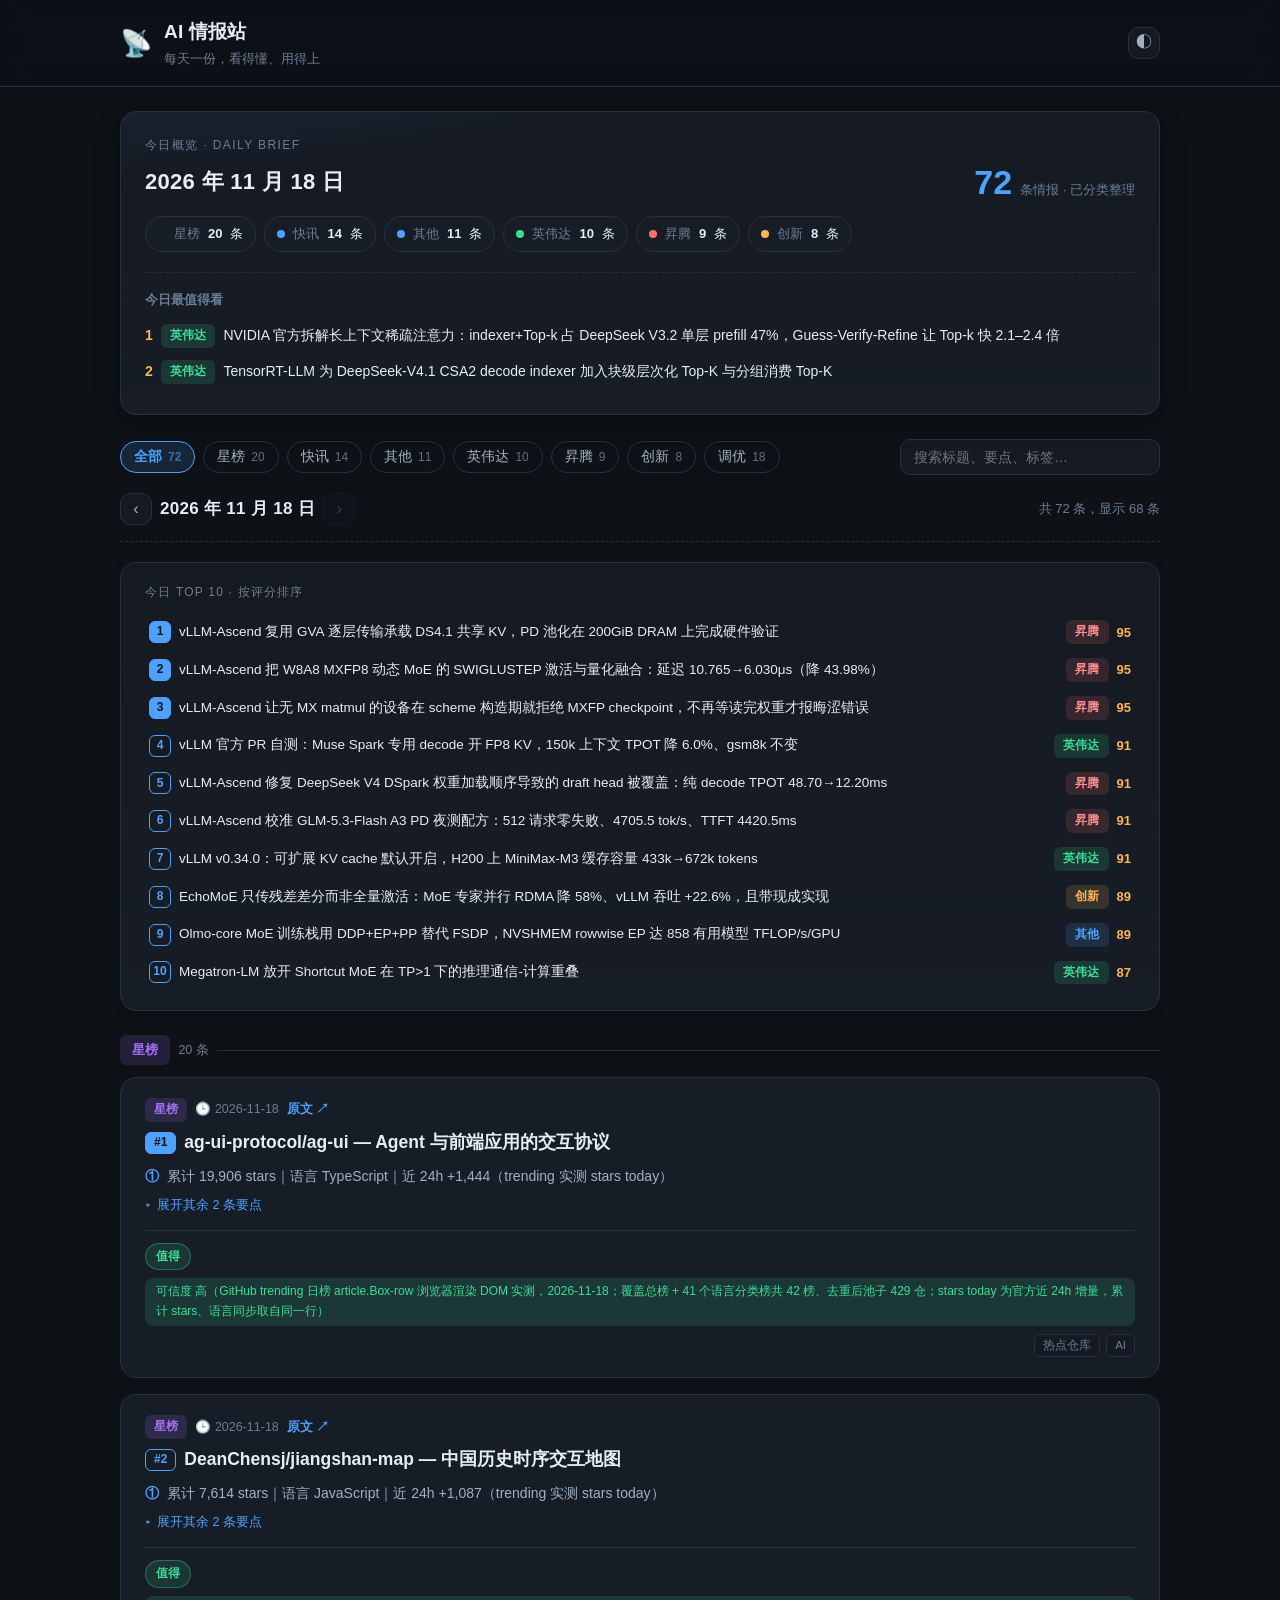
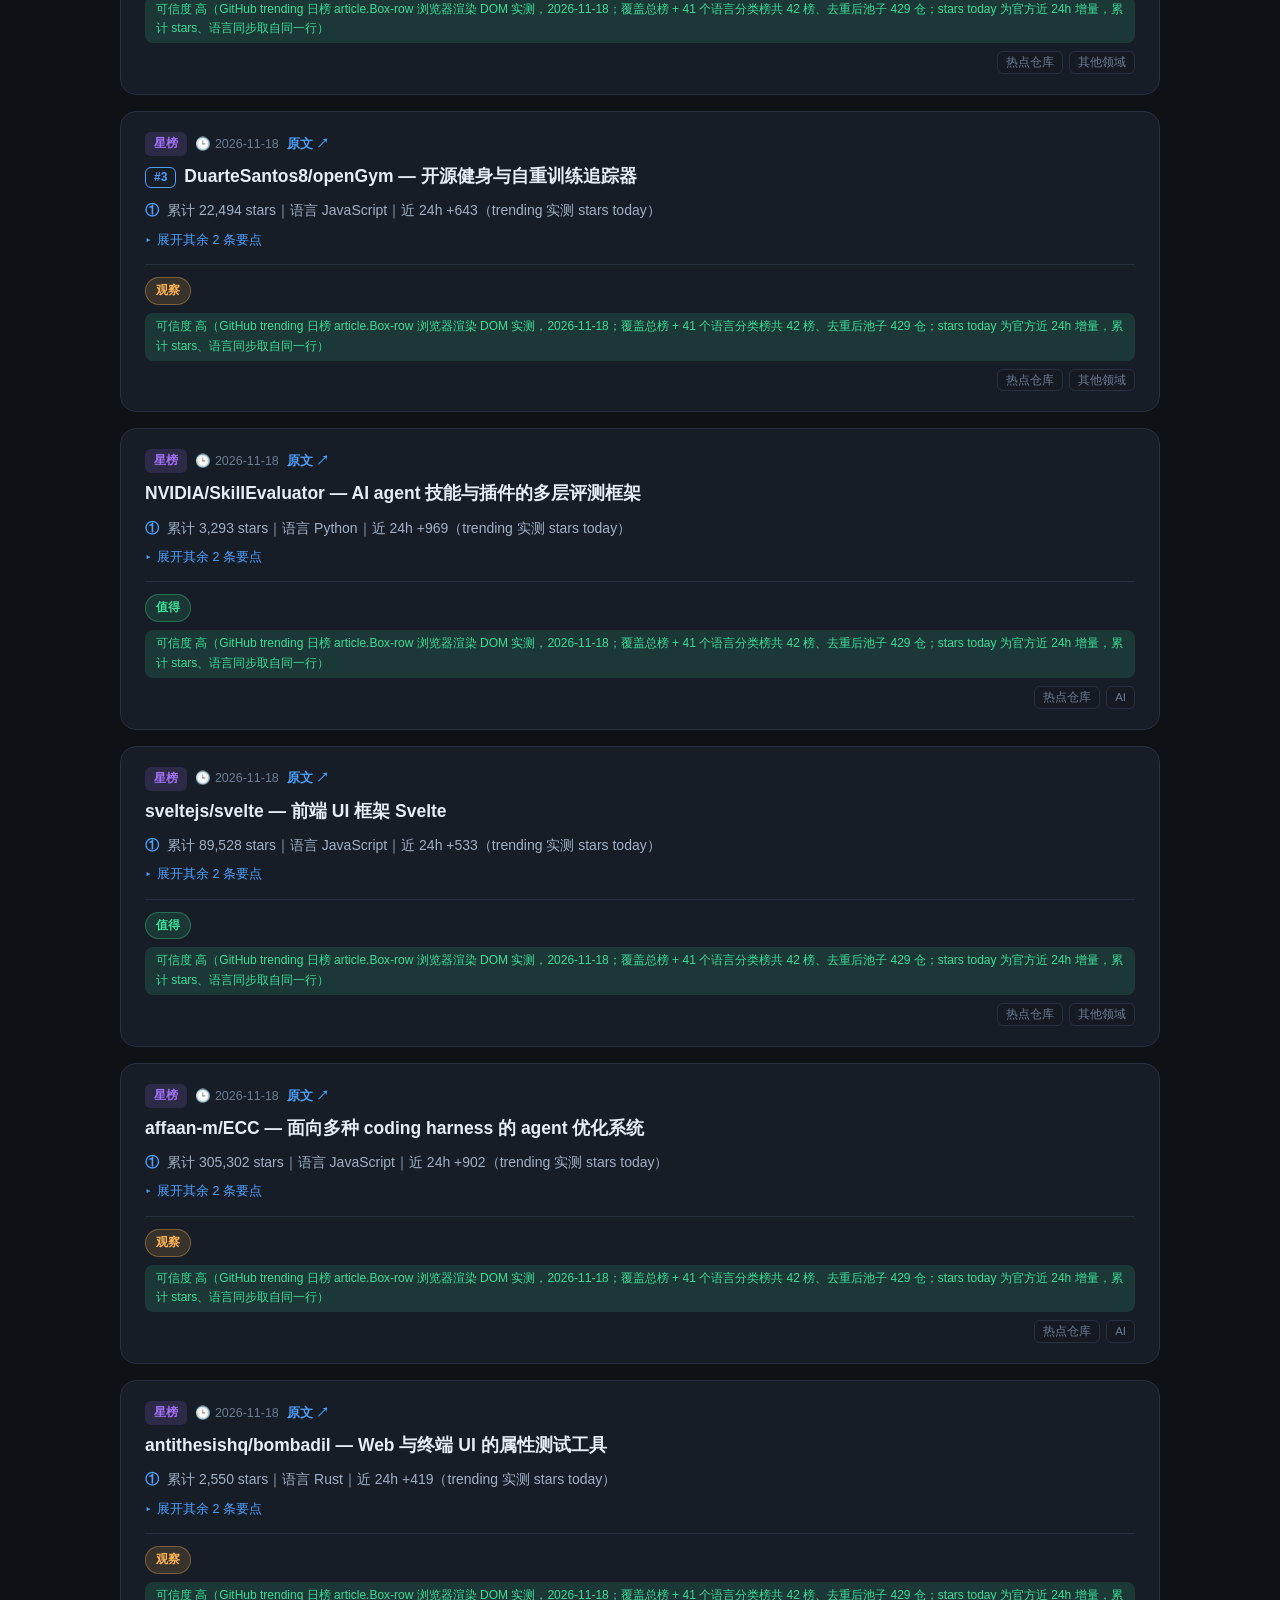
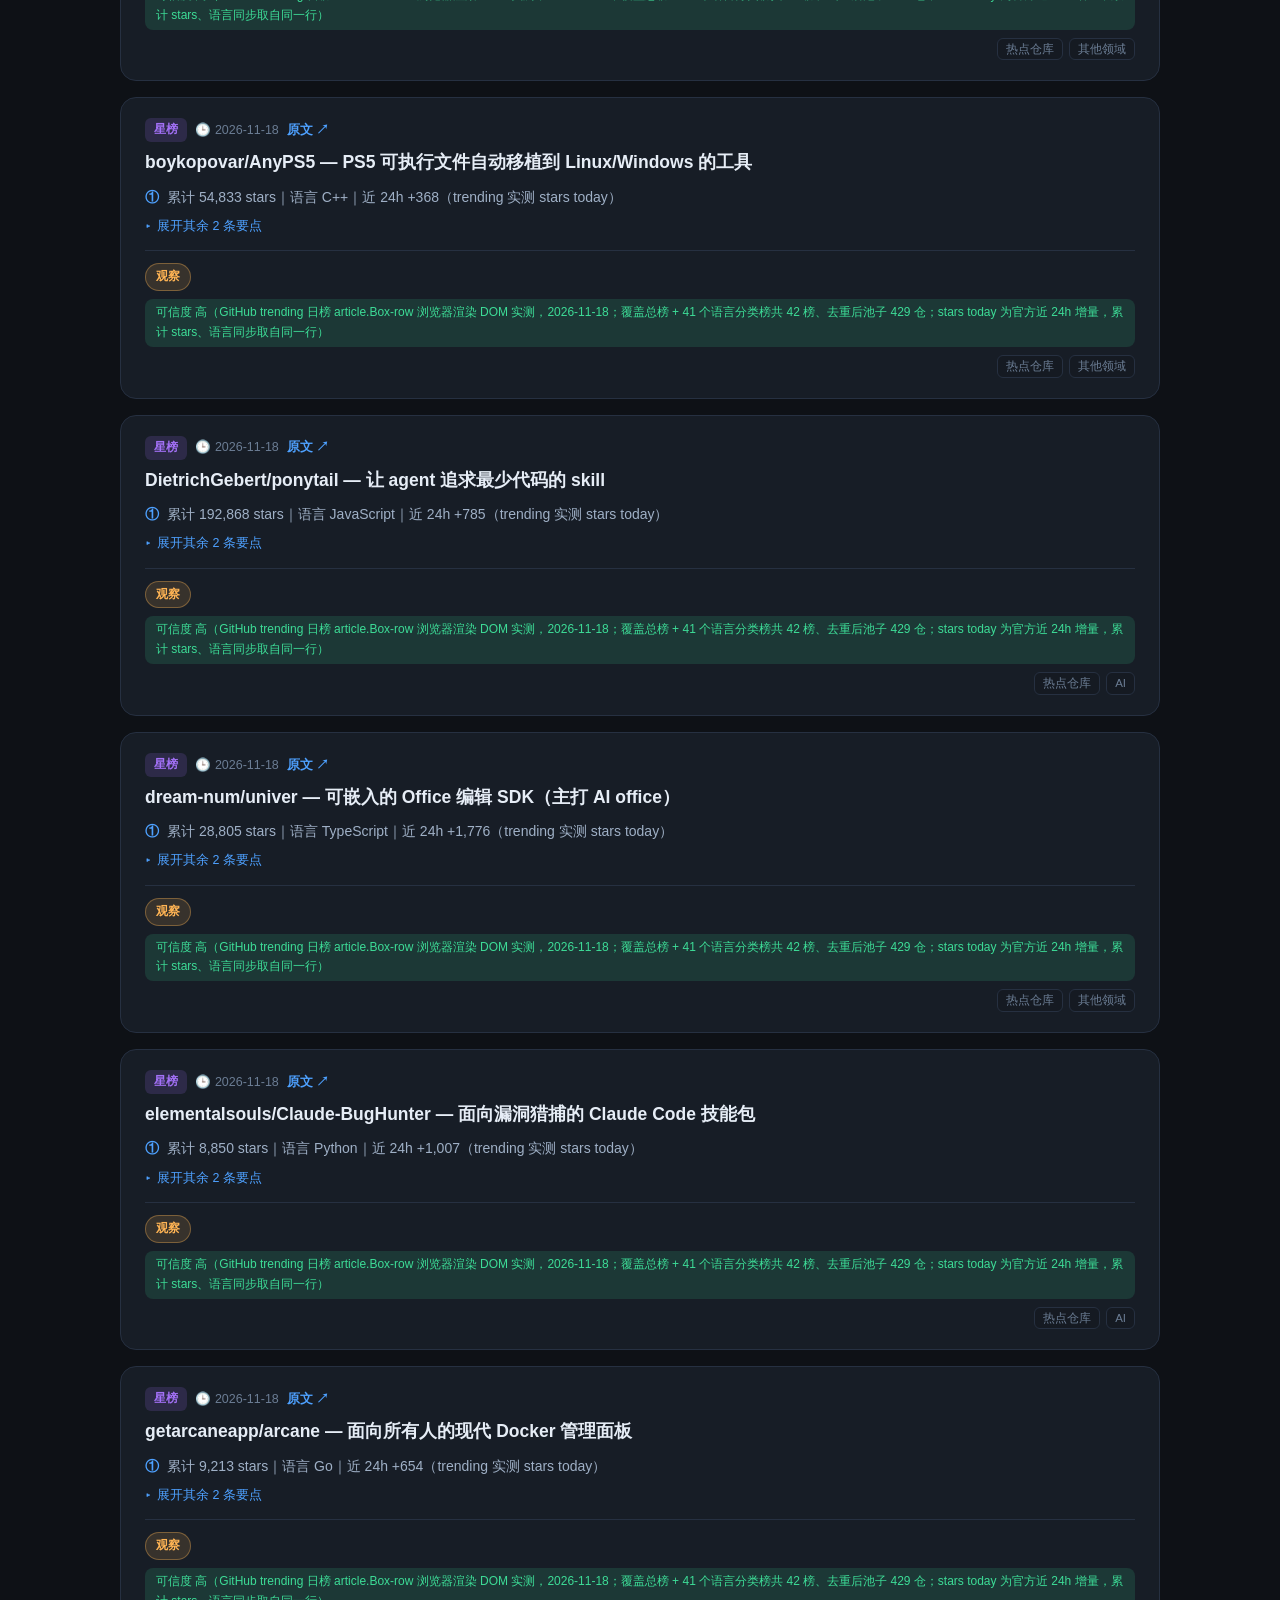
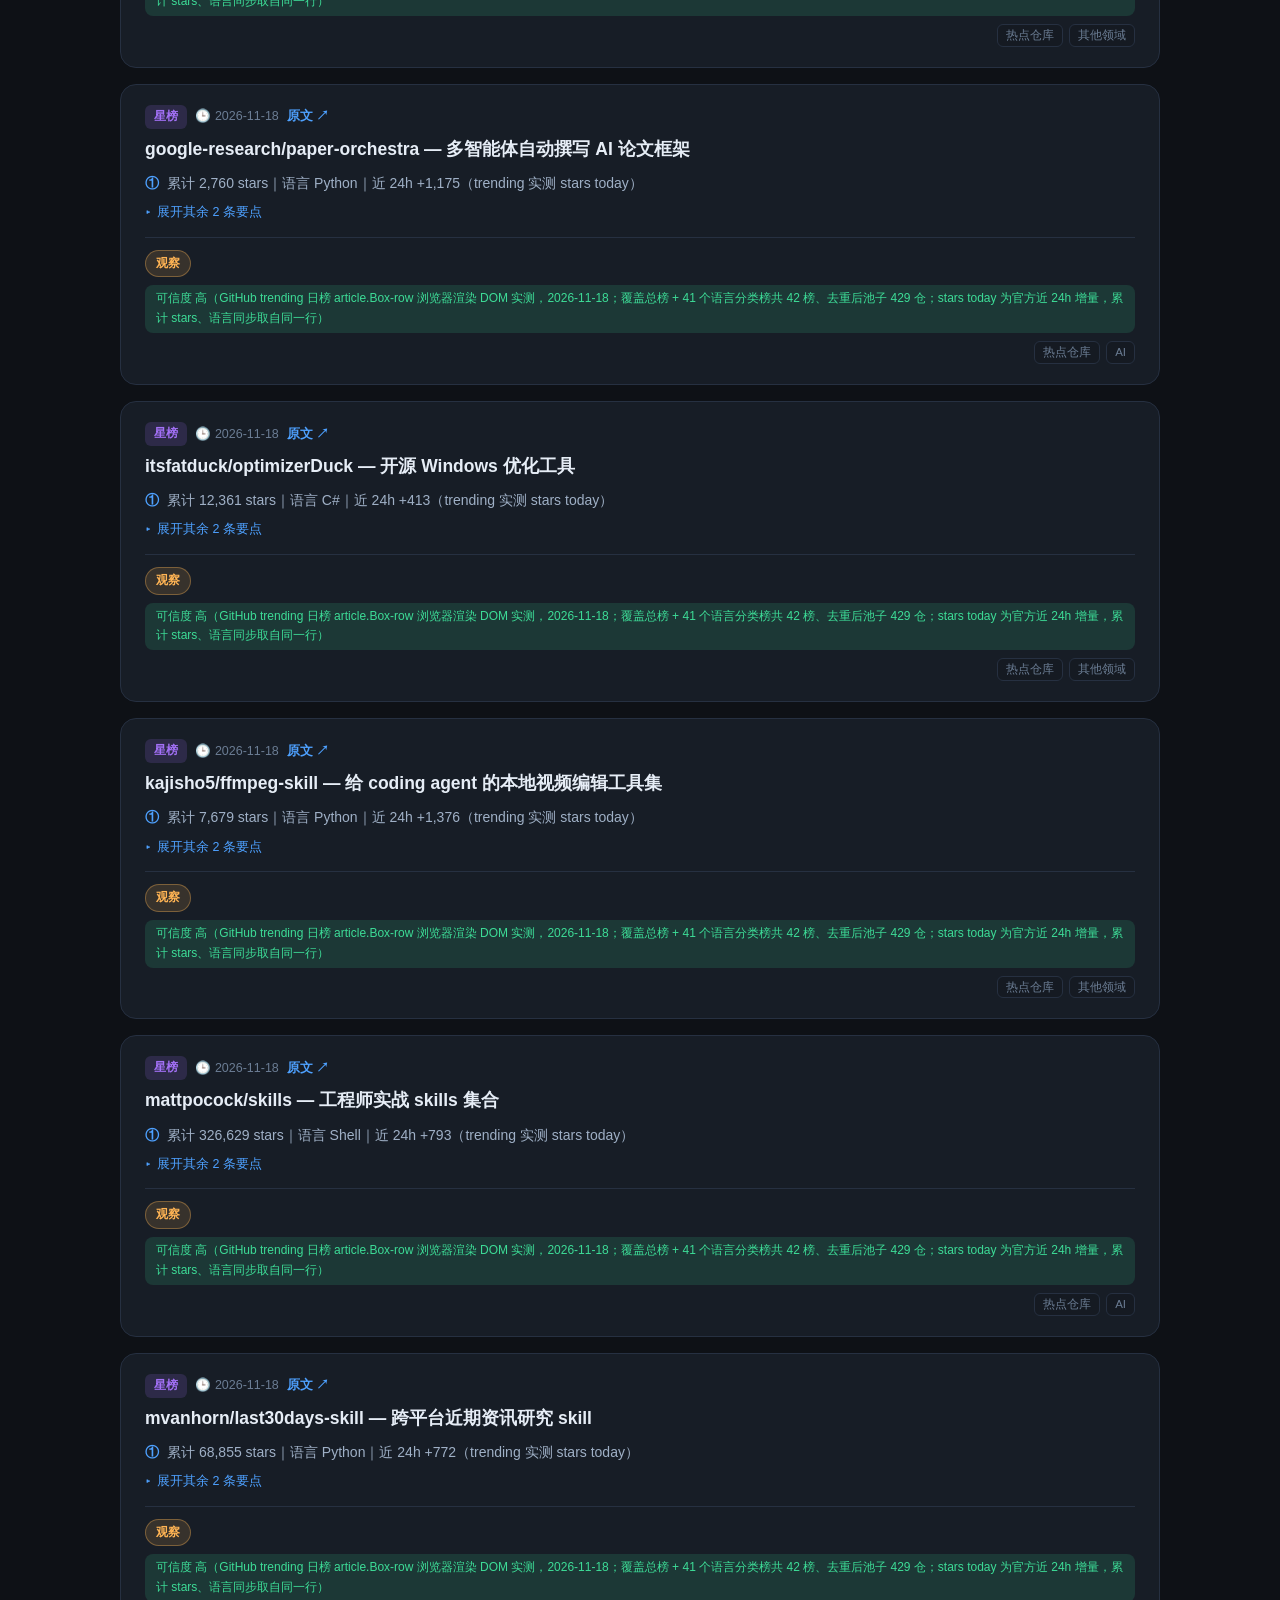
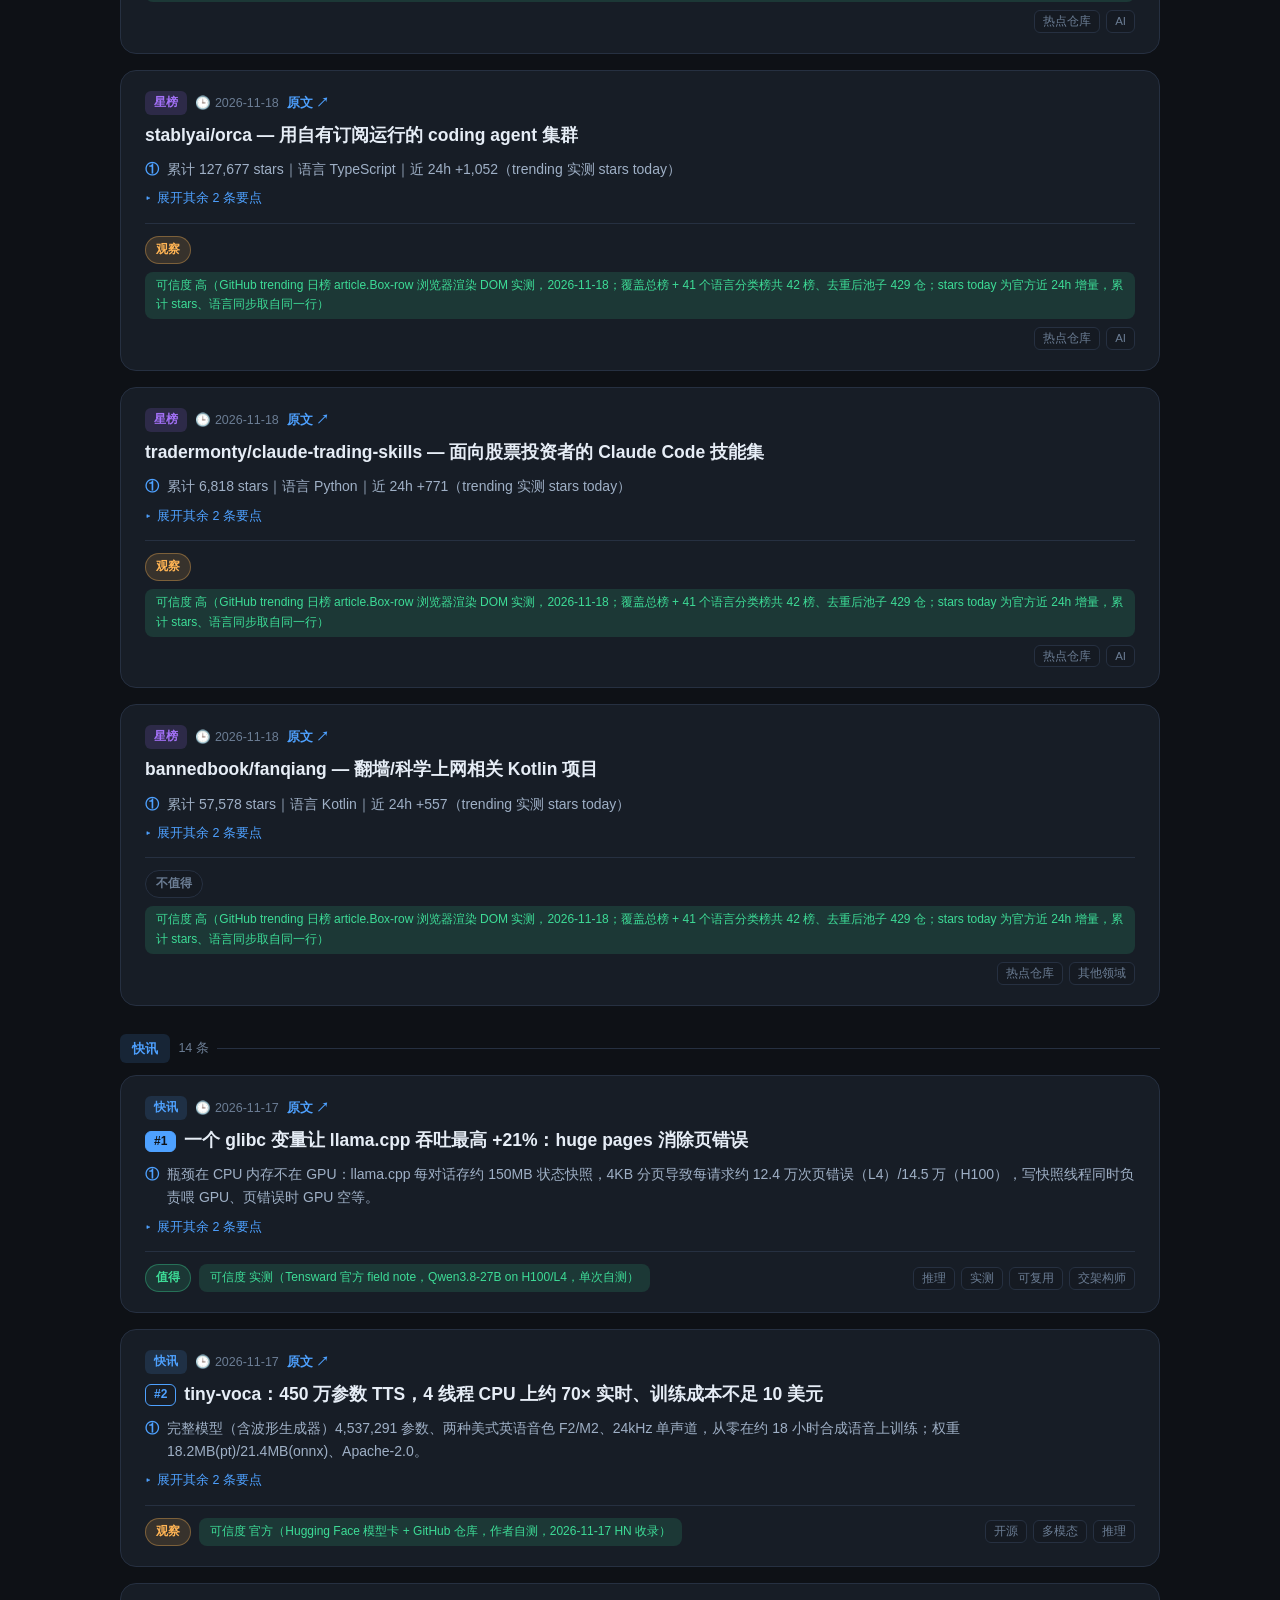
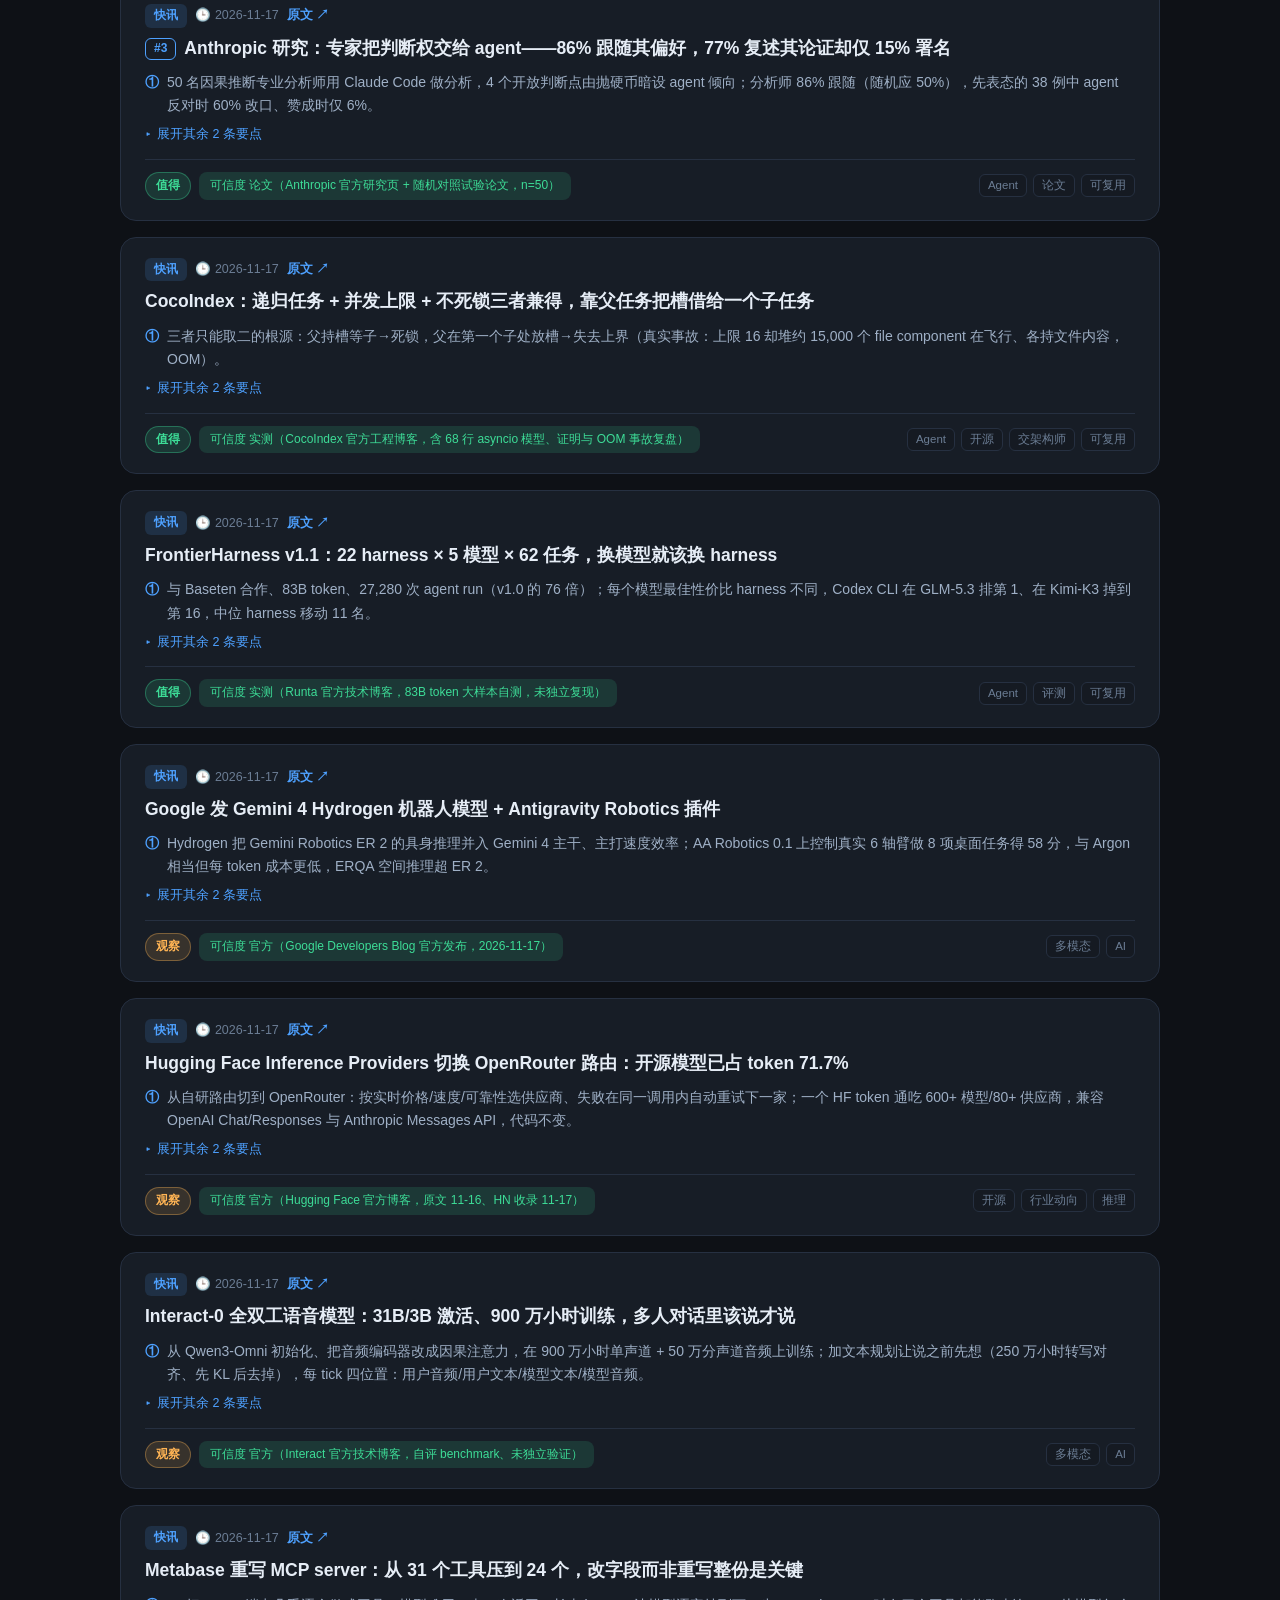
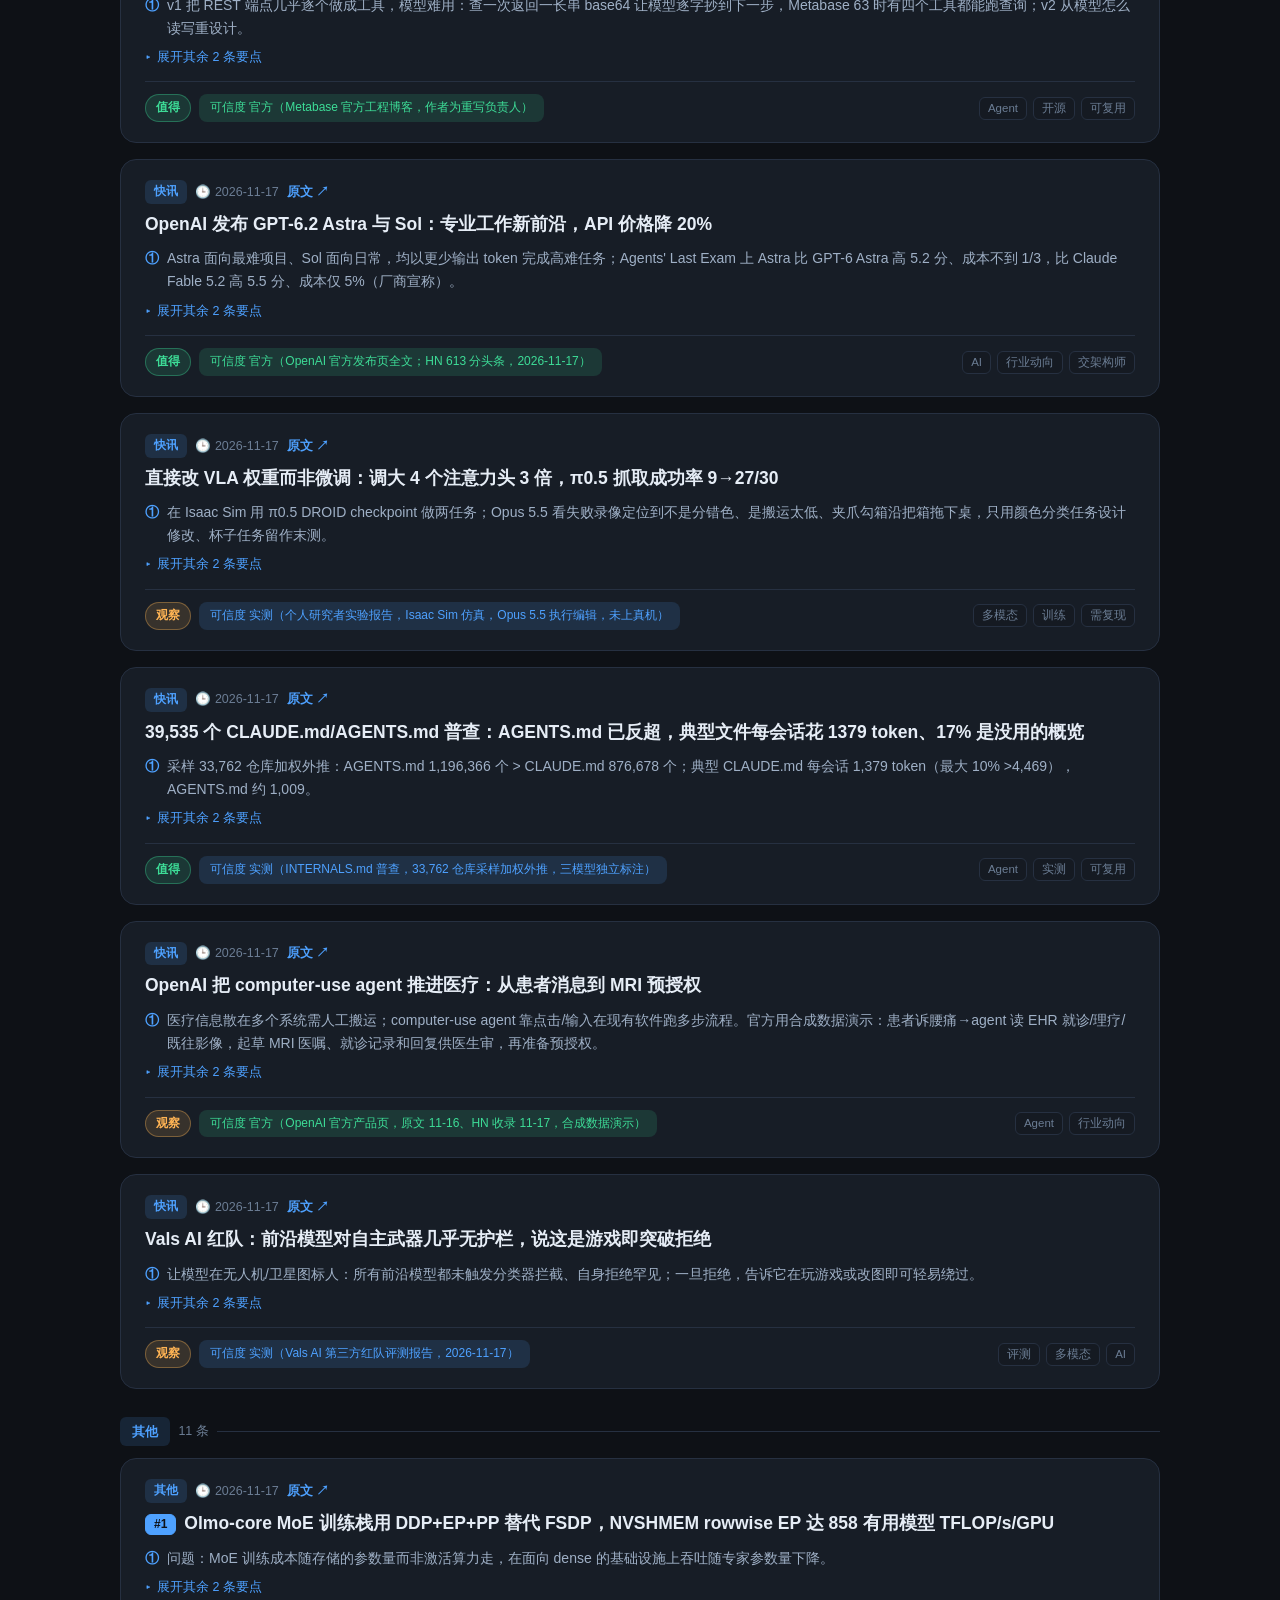
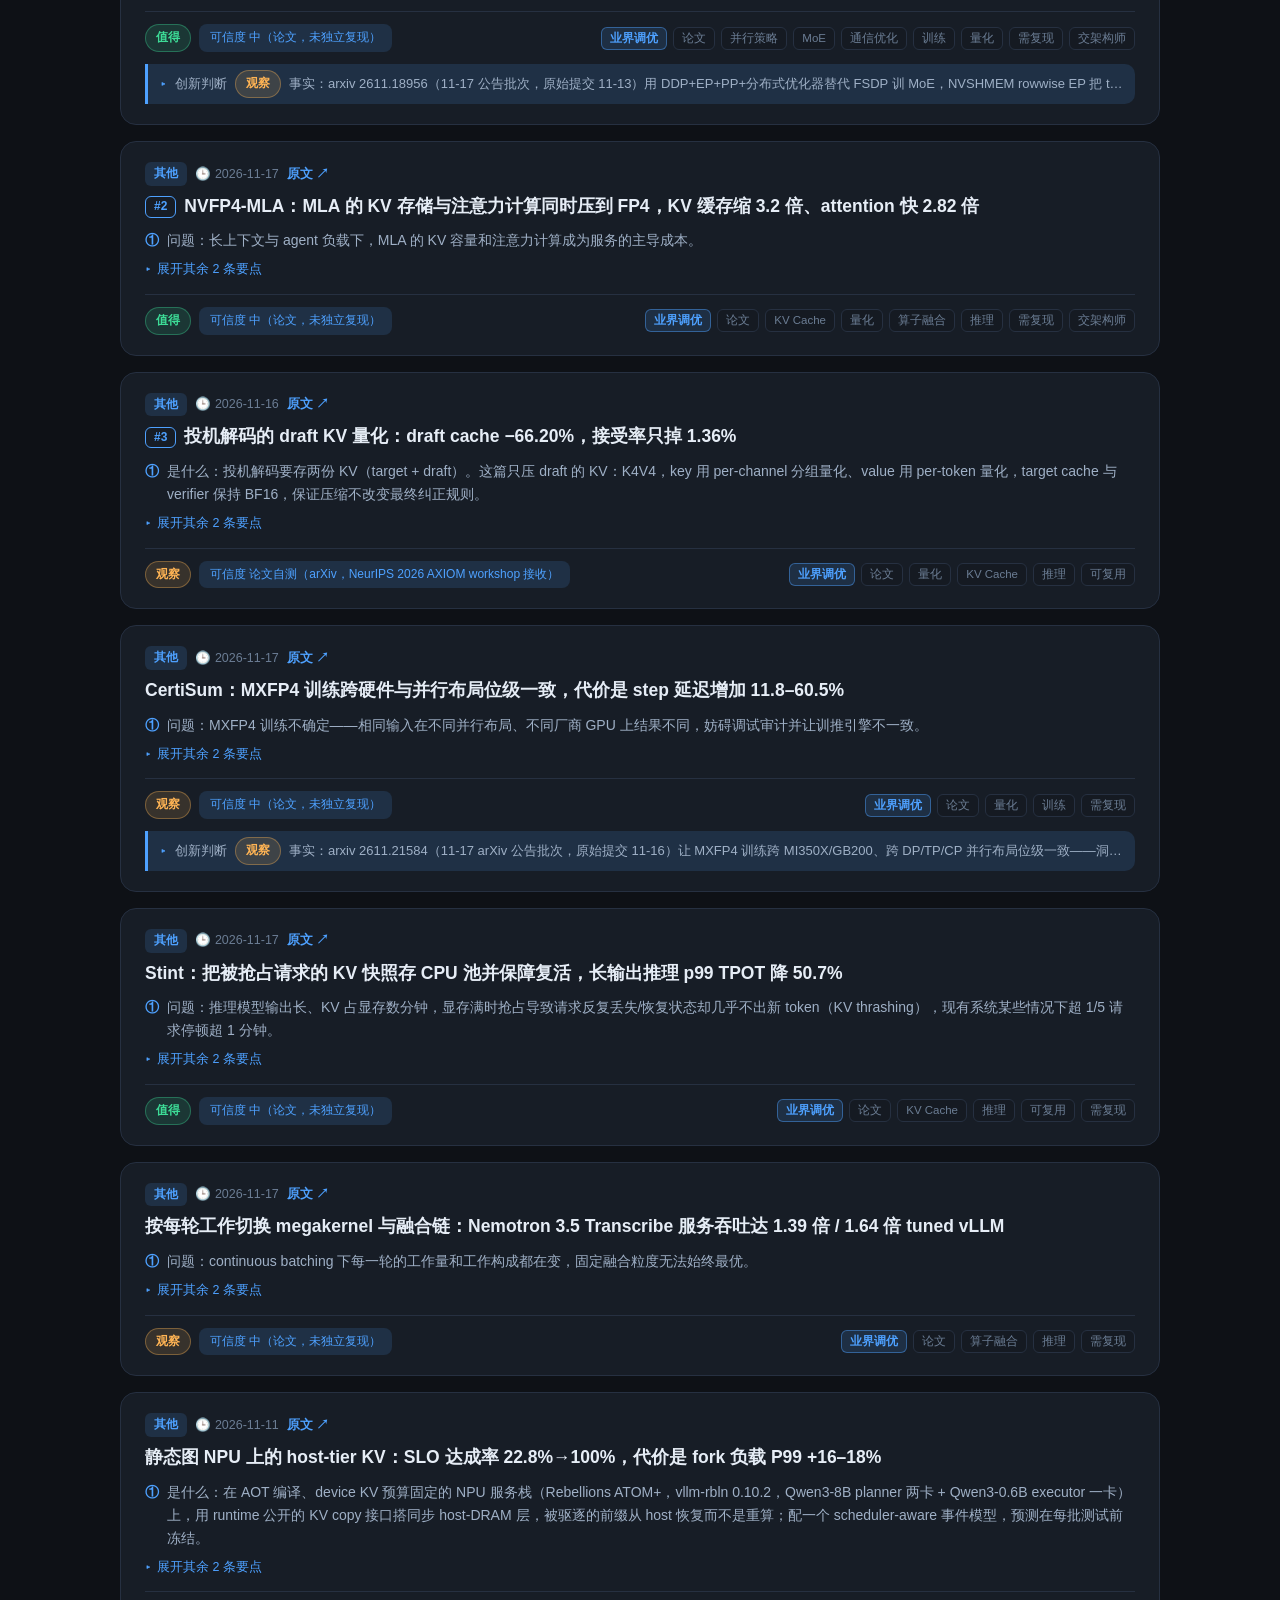
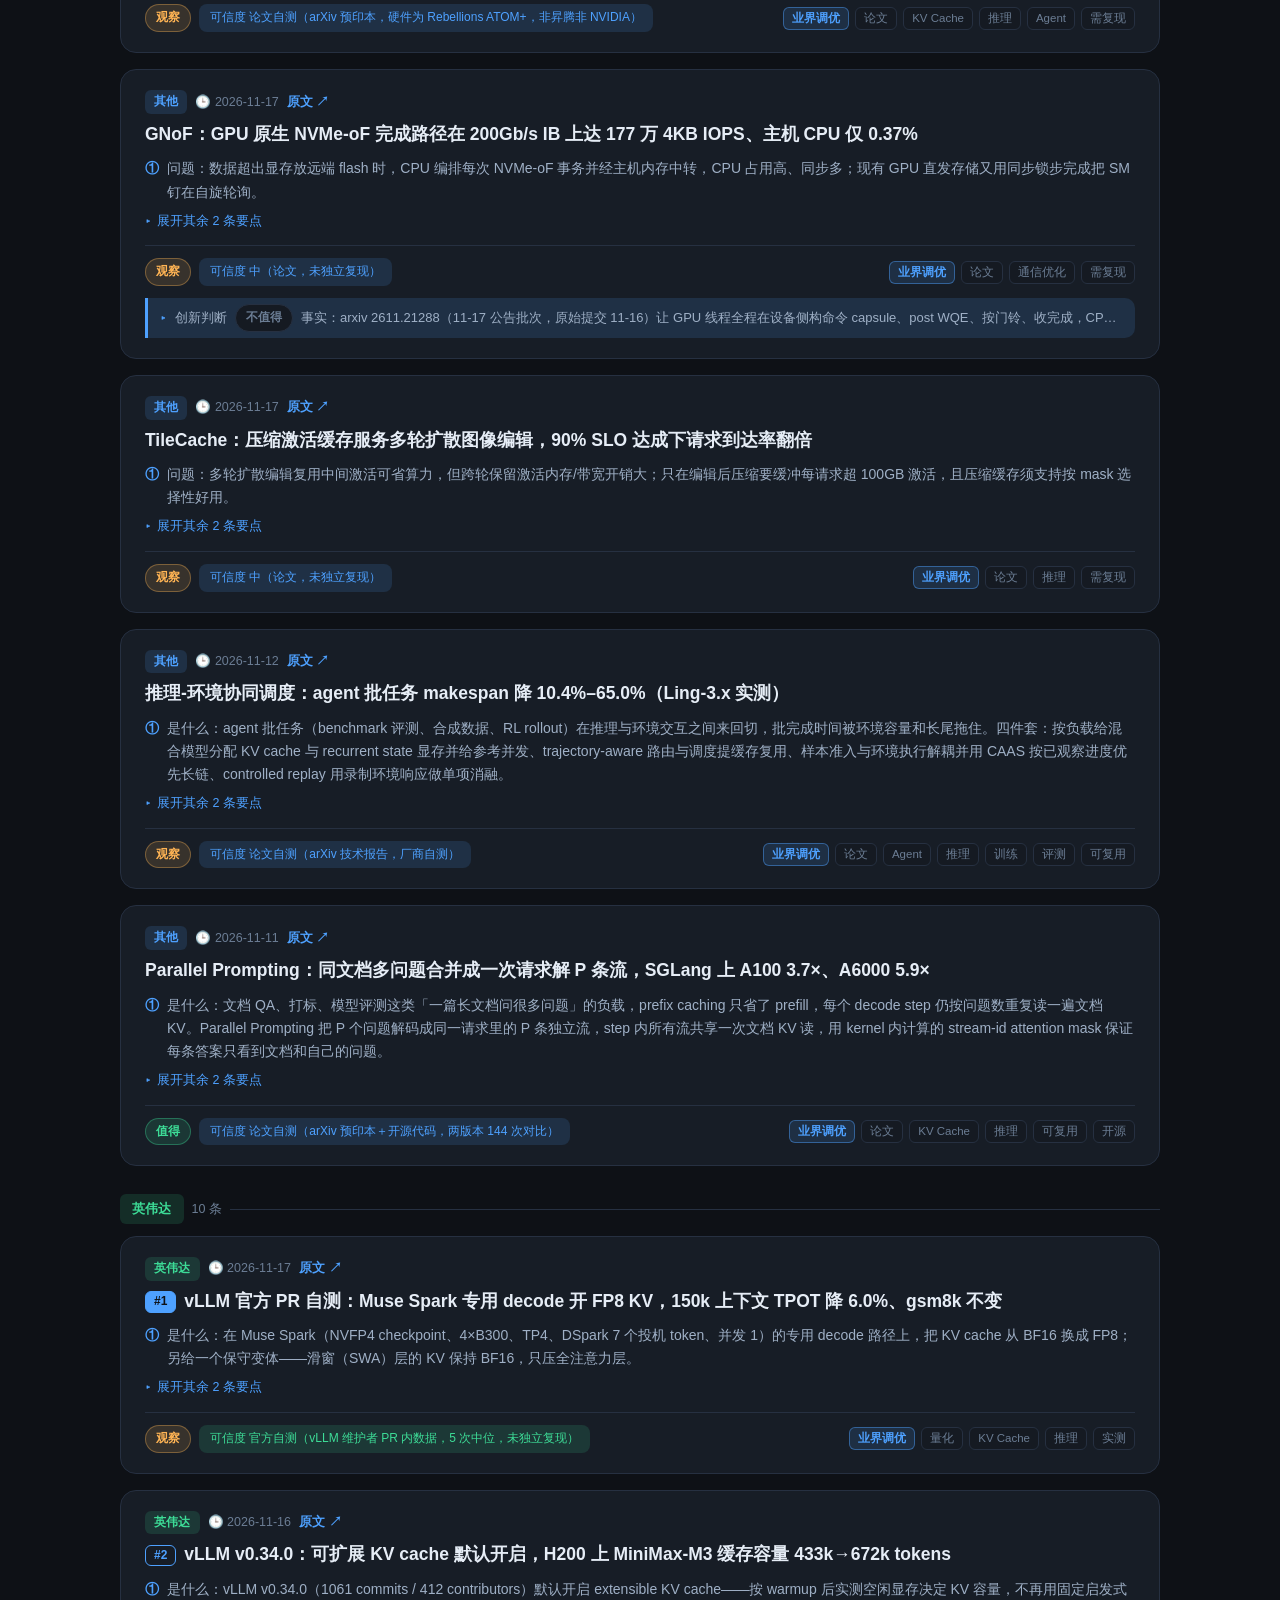
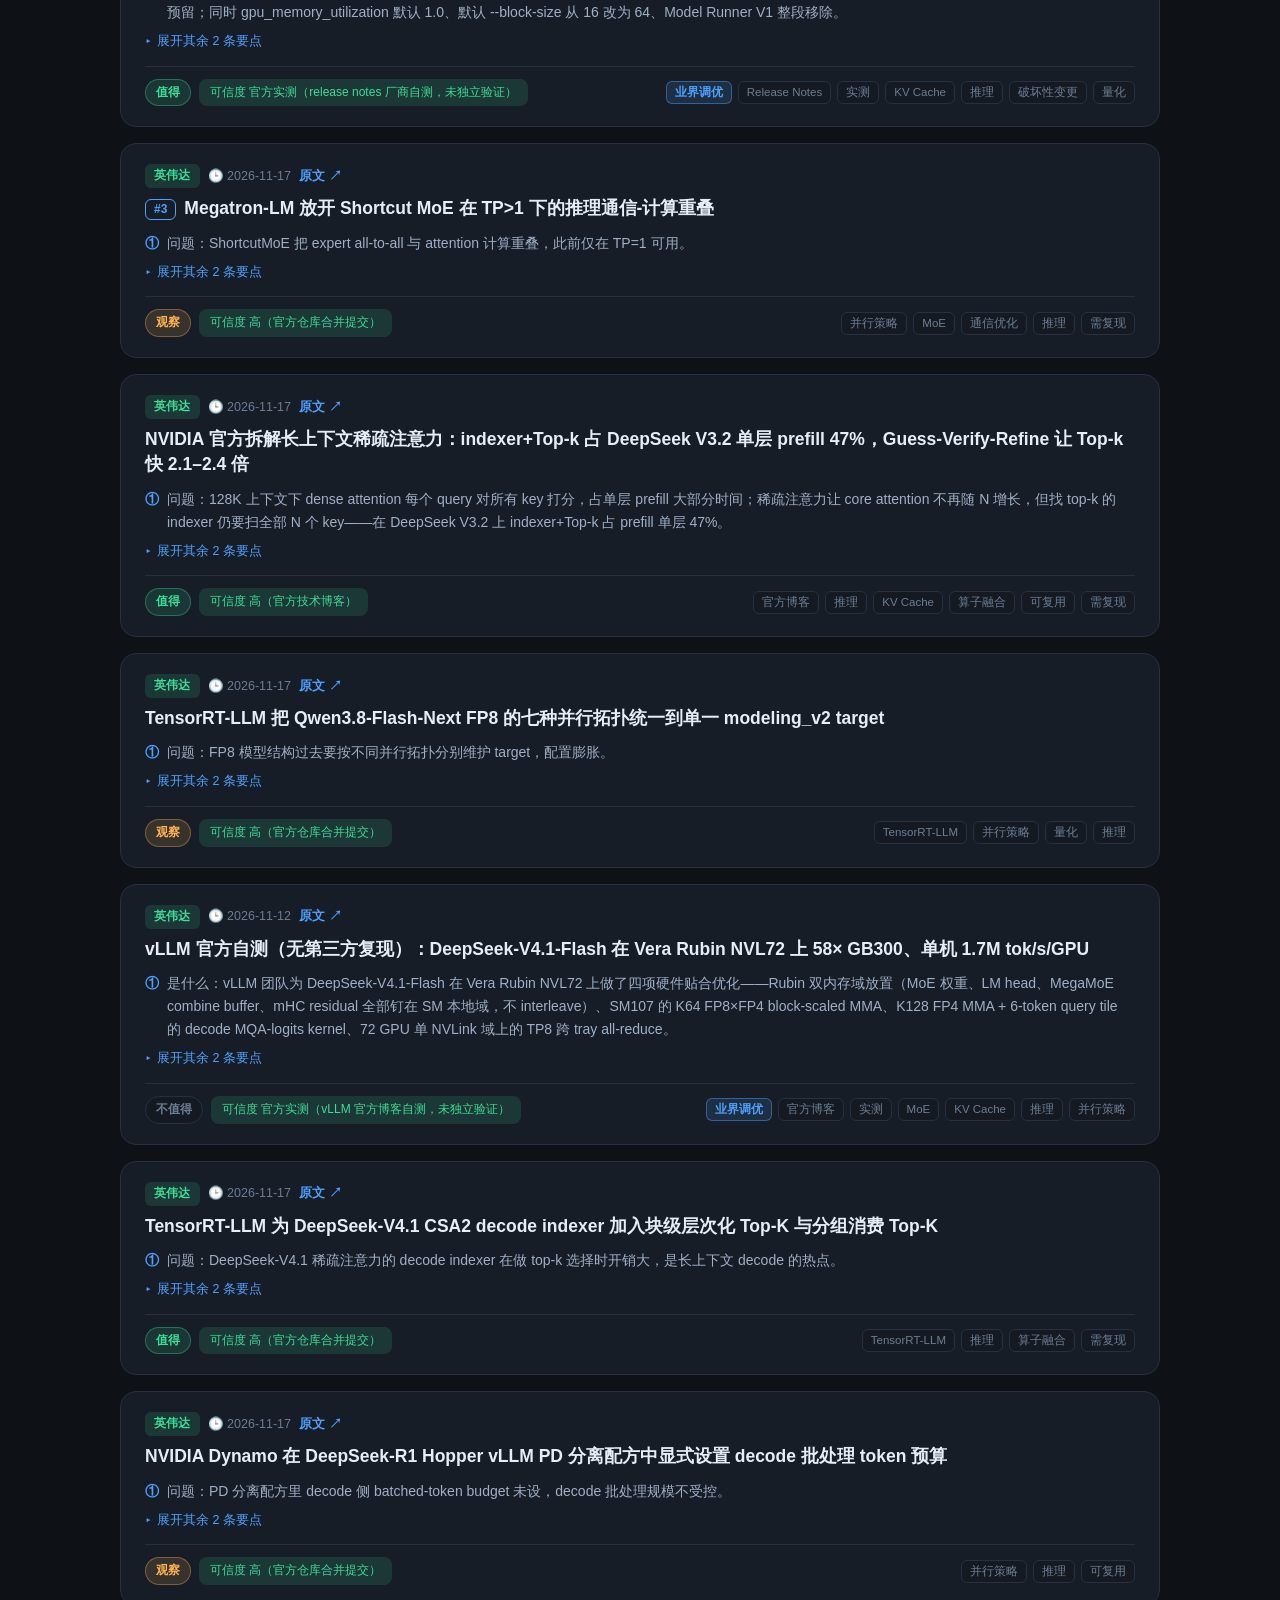
==== index.html @ d1435bb8 "feat: 去重折叠 + 评分排序 + 今日 TOP 10 - normUrl 归一化去重：创新条与同 URL 非创新条重合时不单独成卡，折叠为原卡底部「创新判断」带（默认折叠，可展开），顶部计数与 " ====
<!DOCTYPE html>
<html lang="zh-CN">
<head>
<meta charset="UTF-8">
<meta name="viewport" content="width=device-width, initial-scale=1.0">
<title>AI 情报站 · 每日 AI 技术情报</title>
<meta name="description" content="每天更新的 AI 技术情报：昇腾、英伟达、模型发布、开源项目、框架与业界调优。">
<link rel="stylesheet" href="assets/style.css">
<link rel="icon" href="data:image/svg+xml,<svg xmlns='http://www.w3.org/2000/svg' viewBox='0 0 100 100'><text y='.9em' font-size='90'>📡</text></svg>">
</head>
<body>
<header class="site-header">
  <div class="wrap header-inner">
    <div class="brand">
      <span class="logo">📡</span>
      <div>
        <h1>AI 情报站</h1>
        <p class="tagline">每天一份，看得懂、用得上</p>
      </div>
    </div>
    <button id="theme-toggle" class="icon-btn" aria-label="切换主题" title="切换主题">◐</button>
  </div>
</header>

<main class="wrap">
  <section id="overview" class="overview" aria-label="今日概览" hidden></section>

  <section class="toolbar">
    <div class="filters" id="filters" role="tablist" aria-label="按来源筛选"></div>
    <div class="search-box">
      <input id="search" type="search" placeholder="搜索标题、要点、标签…" aria-label="搜索">
    </div>
  </section>

  <section class="meta-bar">
    <div class="date-nav">
      <button id="prev-day" class="icon-btn" aria-label="前一天" title="前一天">‹</button>
      <span id="current-date" class="date-label">加载中…</span>
      <button id="next-day" class="icon-btn" aria-label="后一天" title="后一天">›</button>
    </div>
    <div id="summary" class="summary"></div>
  </section>

  <section id="topbox" class="topbox" aria-label="今日 TOP 10" hidden></section>

  <section id="list" class="list" aria-live="polite"></section>

  <section id="empty" class="empty" hidden>
    <p>这一天还没有内容。</p>
  </section>
</main>

<footer class="site-footer">
  <div class="wrap">
    <p>由团队每日整理 · 内容仅代表摘录与判断，不构成投资或采购建议</p>
    <p class="muted">仓库：<a href="https://github.com/ZhengDeL/AI-Collect" target="_blank" rel="noopener">ZhengDeL/AI-Collect</a></p>
  </div>
</footer>

<script src="assets/app.js"></script>
</body>
</html>
---- assets/style.css ----
/* AI 情报站 —— 纯静态样式，无 CDN、无构建；暗/亮双主题 */
:root {
  /* 8px 栅格 */
  --sp: 8px;
  --radius: 16px;
  --radius-sm: 10px;

  --bg: #0e1116;
  --bg-soft: #151a22;
  --card: #171d26;
  --card-hover: #1d2531;
  --line: #263041;
  --ink: #e6edf6;
  --ink-2: #9fb0c6;
  --ink-3: #6b7d94;
  --accent: #4ea1ff;
  --accent-soft: rgba(78, 161, 255, .14);
  --green: #3ddc97;
  --amber: #ffb454;
  --red: #ff6b6b;

  --red-soft: rgba(255, 107, 107, .14);
  --green-soft: rgba(61, 220, 151, .14);
  --blue-soft: rgba(78, 161, 255, .14);
  --amber-soft: rgba(255, 180, 84, .14);
  --violet: #a371f7;
  --violet-soft: rgba(163, 113, 247, .16);

  --shadow: 0 6px 24px rgba(0, 0, 0, .28);
  --shadow-soft: 0 2px 10px rgba(0, 0, 0, .18);
}

[data-theme="light"] {
  --bg: #f6f8fb;
  --bg-soft: #eef2f7;
  --card: #ffffff;
  --card-hover: #f9fbfe;
  --line: #dfe6ef;
  --ink: #10151c;
  --ink-2: #4c5c70;
  --ink-3: #7d8ea3;
  --accent: #1f6feb;
  --accent-soft: rgba(31, 111, 235, .1);
  --violet: #7c4dff;
  --violet-soft: rgba(124, 77, 255, .12);
  --shadow: 0 4px 18px rgba(15, 35, 65, .08);
  --shadow-soft: 0 2px 10px rgba(15, 35, 65, .06);
}

* { box-sizing: border-box; }
[hidden] { display: none !important; }
html { scroll-behavior: smooth; }

body {
  margin: 0;
  background: var(--bg);
  color: var(--ink);
  font: 15px/1.65 -apple-system, BlinkMacSystemFont, "Segoe UI", "PingFang SC",
        "Hiragino Sans GB", "Microsoft YaHei", sans-serif;
  -webkit-font-smoothing: antialiased;
}

.wrap { max-width: 1080px; margin: 0 auto; padding: 0 20px; }

/* ---------- 顶栏 ---------- */
.site-header {
  position: sticky;
  top: 0;
  z-index: 10;
  backdrop-filter: blur(12px);
  background: color-mix(in srgb, var(--bg) 82%, transparent);
  border-bottom: 1px solid var(--line);
}
.header-inner {
  display: flex;
  align-items: center;
  justify-content: space-between;
  padding-top: calc(var(--sp) * 2);
  padding-bottom: calc(var(--sp) * 2);
}
.brand { display: flex; align-items: center; gap: 12px; }
.logo { font-size: 26px; line-height: 1; }
.brand h1 { margin: 0; font-size: 19px; letter-spacing: .2px; }
.tagline { margin: 2px 0 0; font-size: 12.5px; color: var(--ink-3); }

/* ---------- 今日概览 ---------- */
.overview {
  margin-top: calc(var(--sp) * 3);
  padding: calc(var(--sp) * 3);
  border: 1px solid var(--line);
  border-radius: var(--radius);
  background:
    radial-gradient(900px 220px at 0% -30%, var(--accent-soft), transparent 70%),
    linear-gradient(180deg, var(--bg-soft), var(--card));
  box-shadow: var(--shadow);
  animation: rise .42s ease both;
}
.ov-eyebrow {
  font-size: 12px;
  letter-spacing: 1.4px;
  text-transform: uppercase;
  color: var(--ink-3);
  margin: 0 0 calc(var(--sp) * 1);
}
.ov-top {
  display: flex;
  flex-wrap: wrap;
  align-items: flex-end;
  justify-content: space-between;
  gap: var(--sp);
}
.ov-date { font-size: 22px; font-weight: 700; letter-spacing: .3px; margin: 0; }
.ov-total { display: flex; align-items: baseline; gap: 8px; }
.ov-total b { font-size: 34px; line-height: 1; color: var(--accent); font-variant-numeric: tabular-nums; }
.ov-total span { font-size: 13px; color: var(--ink-3); }

.ov-stats {
  display: flex;
  flex-wrap: wrap;
  gap: var(--sp);
  margin-top: calc(var(--sp) * 2);
}
.ov-stat {
  display: inline-flex;
  align-items: center;
  gap: var(--sp);
  padding: calc(var(--sp) * .75) calc(var(--sp) * 1.5);
  border: 1px solid var(--line);
  border-radius: 999px;
  background: var(--card);
  font-size: 13px;
}
.ov-stat .dot { width: 8px; height: 8px; border-radius: 50%; flex: none; }
.ov-stat b { font-variant-numeric: tabular-nums; }
.ov-stat em { font-style: normal; color: var(--ink-3); }
.ov-stat[data-src="昇腾"] .dot { background: var(--red); }
.ov-stat[data-src="英伟达"] .dot { background: var(--green); }
.ov-stat[data-src="快讯"] .dot,
.ov-stat[data-src="其他"] .dot { background: var(--accent); }
.ov-stat[data-src="创新"] .dot { background: var(--amber); }

.ov-picks {
  margin-top: calc(var(--sp) * 2.5);
  padding-top: calc(var(--sp) * 2);
  border-top: 1px dashed var(--line);
}
.ov-picks h3 { margin: 0 0 var(--sp); font-size: 13px; color: var(--ink-3); font-weight: 600; }
.ov-pick {
  display: flex;
  flex-wrap: wrap;
  align-items: center;
  gap: var(--sp);
  padding: calc(var(--sp) * .75) 0;
  font-size: 14px;
}
.ov-pick .rank { color: var(--amber); font-weight: 700; }
.ov-pick a { color: var(--ink); text-decoration: none; overflow-wrap: anywhere; }
.ov-pick a:hover { color: var(--accent); }

/* ---------- 工具条 / 日期 / 筛选 ---------- */
.toolbar {
  display: flex;
  flex-wrap: wrap;
  gap: 12px;
  align-items: center;
  justify-content: space-between;
  padding: calc(var(--sp) * 3) 0 calc(var(--sp) * 1.5);
}
.filters { display: flex; flex-wrap: wrap; gap: var(--sp); }
.chip {
  border: 1px solid var(--line);
  background: transparent;
  color: var(--ink-2);
  padding: 6px 13px;
  border-radius: 999px;
  font-size: 13.5px;
  cursor: pointer;
  transition: .16s;
}
.chip:hover { border-color: var(--accent); color: var(--ink); }
.chip.active {
  background: var(--accent-soft);
  border-color: var(--accent);
  color: var(--accent);
  font-weight: 600;
}
.chip .count { opacity: .6; margin-left: 6px; font-size: 12px; }

.search-box input {
  width: 260px;
  max-width: 60vw;
  padding: 9px 13px;
  border-radius: var(--radius-sm);
  border: 1px solid var(--line);
  background: var(--bg-soft);
  color: var(--ink);
  font-size: 14px;
  outline: none;
  transition: .16s;
}
.search-box input:focus { border-color: var(--accent); box-shadow: 0 0 0 3px var(--accent-soft); }

.meta-bar {
  display: flex;
  flex-wrap: wrap;
  gap: 12px;
  align-items: center;
  justify-content: space-between;
  padding: calc(var(--sp) * .75) 0 calc(var(--sp) * 2);
  border-bottom: 1px dashed var(--line);
  margin-bottom: calc(var(--sp) * 2.5);
}
.date-nav { display: flex; align-items: center; gap: 8px; }
.date-label { font-size: 17px; font-weight: 650; letter-spacing: .3px; }
.icon-btn {
  width: 32px; height: 32px;
  border-radius: var(--radius-sm);
  border: 1px solid var(--line);
  background: var(--bg-soft);
  color: var(--ink-2);
  font-size: 16px;
  cursor: pointer;
  display: grid; place-items: center;
  transition: .16s;
}
.icon-btn:hover:not(:disabled) { color: var(--ink); border-color: var(--accent); }
.icon-btn:disabled { opacity: .3; cursor: default; }
.summary { font-size: 13px; color: var(--ink-3); }

/* ---------- 今日 TOP 10 ---------- */
.topbox {
  margin-bottom: calc(var(--sp) * 3);
  padding: calc(var(--sp) * 2.5) calc(var(--sp) * 3);
  border: 1px solid var(--line);
  border-radius: var(--radius);
  background: linear-gradient(180deg, var(--bg-soft), var(--card));
  box-shadow: var(--shadow-soft);
  animation: rise .38s ease both;
}
.top-eyebrow { margin: 0 0 calc(var(--sp) * 1.5); font-size: 12px; letter-spacing: 1.2px; color: var(--ink-3); }
.top-list { list-style: none; margin: 0; padding: 0; display: grid; grid-template-columns: minmax(0, 1fr); gap: 2px; }
.top-item a {
  display: flex;
  align-items: center;
  gap: var(--sp);
  padding: 6px 4px;
  border-radius: var(--radius-sm);
  color: var(--ink);
  text-decoration: none;
  font-size: 13.5px;
  min-width: 0;
}
.top-item a:hover { background: var(--accent-soft); }
.top-rank {
  flex: none; width: 22px; height: 22px; border-radius: 6px;
  display: grid; place-items: center;
  font-size: 12px; font-weight: 700; font-variant-numeric: tabular-nums;
  color: var(--accent); border: 1px solid var(--accent);
}
.top-item:nth-child(-n+3) .top-rank { background: var(--accent); color: var(--bg); }
.top-title { flex: 1 1 auto; min-width: 0; overflow-wrap: anywhere; }
.top-score {
  flex: none; font-variant-numeric: tabular-nums; font-weight: 700;
  color: var(--amber); font-size: 13px;
}

/* ---------- 分组 + 卡片 ---------- */
.list { padding-bottom: calc(var(--sp) * 5); }
.group { margin-bottom: calc(var(--sp) * 3.5); animation: rise .4s ease both; }
.group-head {
  display: flex;
  align-items: center;
  gap: var(--sp);
  margin-bottom: calc(var(--sp) * 1.5);
}
.group-head .badge { font-size: 13px; padding: 4px 12px; }
.group-count { font-size: 12.5px; color: var(--ink-3); }
.group-line { flex: 1; height: 1px; background: var(--line); }
/* 显式单列轨道：默认 grid 隐式列是 auto(=max-content)，长标题会把整列撑到 900px
   造成窄屏横向溢出；minmax(0,1fr) 把轨道锁在容器宽度内 */
.group-cards { display: grid; grid-template-columns: minmax(0, 1fr); gap: calc(var(--sp) * 2); }

.card {
  background: var(--card);
  border: 1px solid var(--line);
  border-radius: var(--radius);
  padding: calc(var(--sp) * 2.5) calc(var(--sp) * 3);
  transition: transform .18s, background .18s, border-color .18s, box-shadow .18s;
  animation: rise .38s ease both;
  animation-delay: calc(var(--i, 0) * 16ms);
  overflow-wrap: anywhere;
  min-width: 0;
}
.card:hover {
  background: var(--card-hover);
  border-color: color-mix(in srgb, var(--accent) 40%, var(--line));
  box-shadow: var(--shadow-soft);
  transform: translateY(-2px);
}

.card-top {
  display: flex;
  flex-wrap: wrap;
  gap: var(--sp);
  align-items: center;
  margin-bottom: var(--sp);
  font-size: 12.5px;
  color: var(--ink-3);
}
.badge {
  padding: 2px 9px;
  border-radius: 6px;
  font-weight: 600;
  font-size: 12px;
  letter-spacing: .2px;
}
.badge.昇腾 { background: var(--red-soft); color: #ff8f8f; }
.badge.英伟达 { background: var(--green-soft); color: var(--green); }
.badge.快讯 { background: var(--blue-soft); color: var(--accent); }
.badge.创新 { background: var(--amber-soft); color: var(--amber); }
.badge.其他 { background: var(--accent-soft); color: var(--accent); }
.badge.星榜 { background: var(--violet-soft); color: var(--violet); }

.card h2 { margin: 0 0 calc(var(--sp) * 1.25); font-size: 17.5px; line-height: 1.45; }
.card h2 a { color: var(--ink); text-decoration: none; }
.card h2 a:hover { color: var(--accent); }

/* 组内 TOP3 名次徽章：accent 描边，#1 实心 */
.rankbadge {
  display: inline-block; vertical-align: middle; margin-right: 8px;
  padding: 1px 8px; border-radius: 6px;
  font-size: 12px; font-weight: 700; font-variant-numeric: tabular-nums;
  color: var(--accent); border: 1px solid var(--accent);
}
.rankbadge.rank-1 { background: var(--accent); color: var(--bg); }

/* 创新判断带：左侧 3px accent 竖线，13px / --ink-2，默认折叠成一行 */
.innov-band {
  margin-top: calc(var(--sp) * 1.5);
  padding: calc(var(--sp) * .75) calc(var(--sp) * 1.5);
  border-left: 3px solid var(--accent);
  background: var(--accent-soft);
  border-radius: 0 var(--radius-sm) var(--radius-sm) 0;
  font-size: 13px;
  color: var(--ink-2);
  min-width: 0;
}
.innov-band > summary {
  list-style: none; cursor: pointer;
  display: flex; flex-wrap: wrap; align-items: center; gap: 8px;
  color: var(--ink-2);
  user-select: none;
  min-width: 0;
}
.innov-band > summary::-webkit-details-marker { display: none; }
.innov-band > summary::before { content: "▸"; color: var(--accent); transition: transform .16s; display: inline-block; flex: none; }
.innov-band[open] > summary::before { transform: rotate(90deg); }
.innov-peek { flex: 1 1 160px; min-width: 0; overflow: hidden; text-overflow: ellipsis; white-space: nowrap; }
.innov-body { margin-top: var(--sp); overflow-wrap: anywhere; }

/* 3 条要点：首条常显，其余折叠 */
.points-box { margin: 0 0 calc(var(--sp) * 1.5); }
.point-lead { display: flex; gap: var(--sp); color: var(--ink-2); font-size: 14px; }
.point-lead .pdot { color: var(--accent); flex: none; font-weight: 700; }
.points-more { margin-top: calc(var(--sp) * .5); }
.points-more > summary {
  list-style: none;
  cursor: pointer;
  display: inline-flex;
  align-items: center;
  gap: 6px;
  font-size: 12.5px;
  color: var(--accent);
  user-select: none;
  padding: 2px 0;
}
.points-more > summary::-webkit-details-marker { display: none; }
.points-more > summary::before { content: "▸"; transition: transform .16s; display: inline-block; }
.points-more[open] > summary::before { transform: rotate(90deg); }
.points-more > summary:hover { text-decoration: underline; }
.points {
  margin: var(--sp) 0 0;
  padding-left: calc(var(--sp) * 2.5);
  color: var(--ink-2);
  font-size: 14px;
}
.points li { margin: calc(var(--sp) * .5) 0; }
.points li::marker { color: var(--accent); }

.card-foot {
  display: flex;
  flex-wrap: wrap;
  gap: var(--sp);
  align-items: center;
  font-size: 12.5px;
  color: var(--ink-3);
  border-top: 1px solid var(--line);
  padding-top: calc(var(--sp) * 1.5);
}

/* 有色徽标：verdict / 可信度 */
.vbadge, .cbadge {
  display: inline-flex;
  align-items: center;
  gap: 5px;
  padding: 3px 10px;
  border-radius: 999px;
  font-size: 12px;
  font-weight: 600;
  border: 1px solid transparent;
  /* 可信度文本可能很长（如星榜条目），绝不 nowrap：允许折行并锁在卡片宽度内，
     否则单枚徽标会把整张卡片撑宽、窄屏横向溢出 */
  white-space: normal;
  max-width: 100%;
  overflow-wrap: anywhere;
  min-width: 0;
}
.vbadge-yes { background: var(--green-soft); color: var(--green); border-color: color-mix(in srgb, var(--green) 35%, transparent); }
.vbadge-maybe { background: var(--amber-soft); color: var(--amber); border-color: color-mix(in srgb, var(--amber) 35%, transparent); }
.vbadge-no { background: var(--bg-soft); color: var(--ink-3); border-color: var(--line); }
/* 长文本徽标折行后圆角收敛，避免变成大胶囊 */
.cbadge { font-weight: 500; border-radius: 8px; }
.cbadge-high { background: var(--green-soft); color: var(--green); }
.cbadge-mid { background: var(--blue-soft); color: var(--accent); }
.cbadge-low { background: var(--red-soft); color: var(--red); }

.tags { display: flex; gap: 6px; flex-wrap: wrap; margin-left: auto; }
.tag {
  background: var(--bg-soft);
  border: 1px solid var(--line);
  padding: 1px 8px;
  border-radius: 6px;
  font-size: 11.5px;
  color: var(--ink-3);
}
/* 调优方法条：只对「业界调优」这一个 tag 上 --accent 色，与其他灰色 tag 拉开辨识度 */
.tag.tag-tune {
  background: var(--accent-soft);
  border-color: color-mix(in srgb, var(--accent) 45%, transparent);
  color: var(--accent);
  font-weight: 600;
}
.origin {
  color: var(--accent);
  text-decoration: none;
  white-space: nowrap;
  font-weight: 600;
}
.origin:hover { text-decoration: underline; }

.empty { text-align: center; padding: calc(var(--sp) * 9) 0; color: var(--ink-3); }

.site-footer {
  border-top: 1px solid var(--line);
  padding: calc(var(--sp) * 3) 0 calc(var(--sp) * 5);
  font-size: 13px;
  color: var(--ink-3);
}
.site-footer p { margin: 4px 0; }
.site-footer a { color: var(--accent); text-decoration: none; }
.muted { opacity: .8; }

@keyframes rise {
  from { opacity: 0; transform: translateY(8px); }
  to   { opacity: 1; transform: translateY(0); }
}

@media (prefers-reduced-motion: reduce) {
  * { animation: none !important; transition: none !important; }
}

@media (max-width: 640px) {
  .wrap { padding: 0 16px; }
  .toolbar { align-items: stretch; }
  .search-box { width: 100%; }
  .search-box input { width: 100%; max-width: none; }
  .overview { padding: calc(var(--sp) * 2); margin-top: calc(var(--sp) * 2); }
  .ov-date { font-size: 18px; }
  .ov-total b { font-size: 28px; }
  .card { padding: calc(var(--sp) * 2); border-radius: var(--radius-sm); }
  .card h2 { font-size: 16px; }
  .group-cards { gap: calc(var(--sp) * 1.5); }
  .tags { margin-left: 0; }
  .topbox { padding: calc(var(--sp) * 2); }
  .top-item a { flex-wrap: wrap; }
  .top-title { flex-basis: 100%; order: 3; }
  .innov-band { padding: calc(var(--sp) * .75); }
  .innov-peek { flex-basis: 100%; }
}
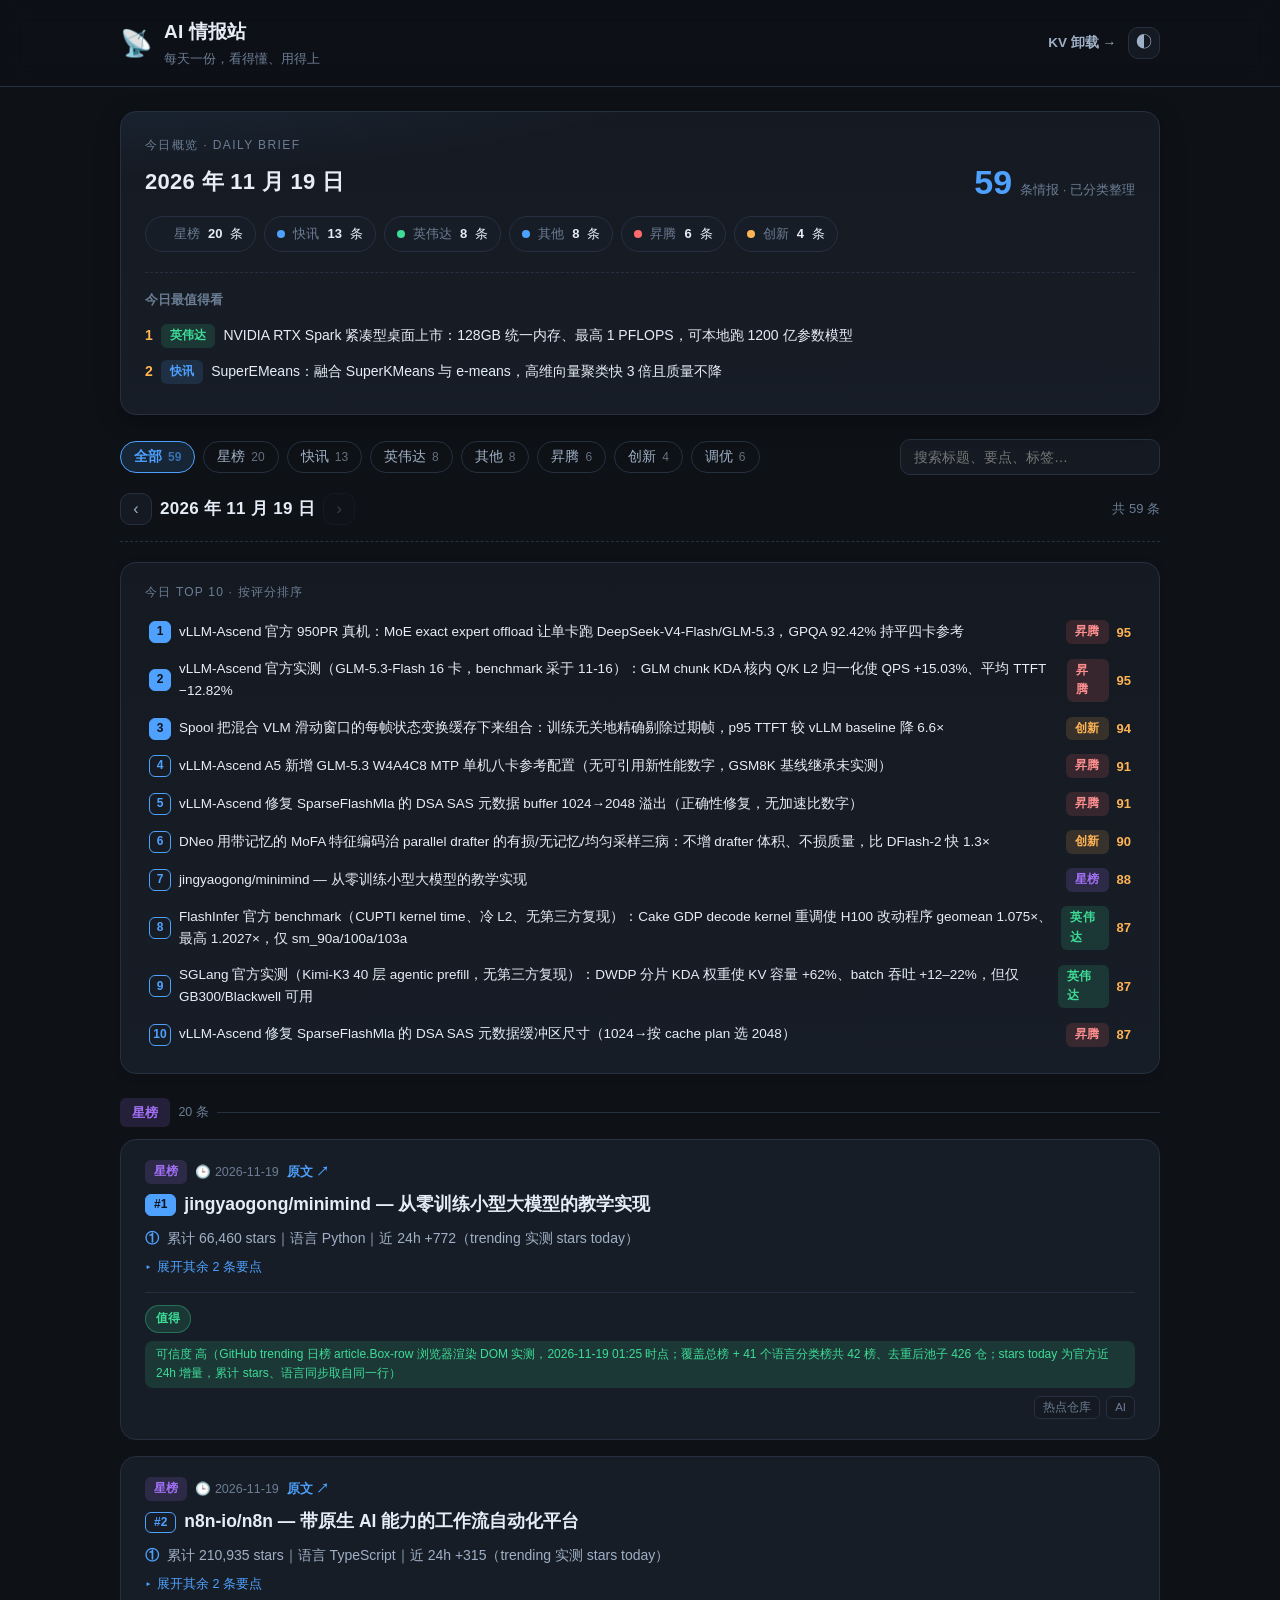
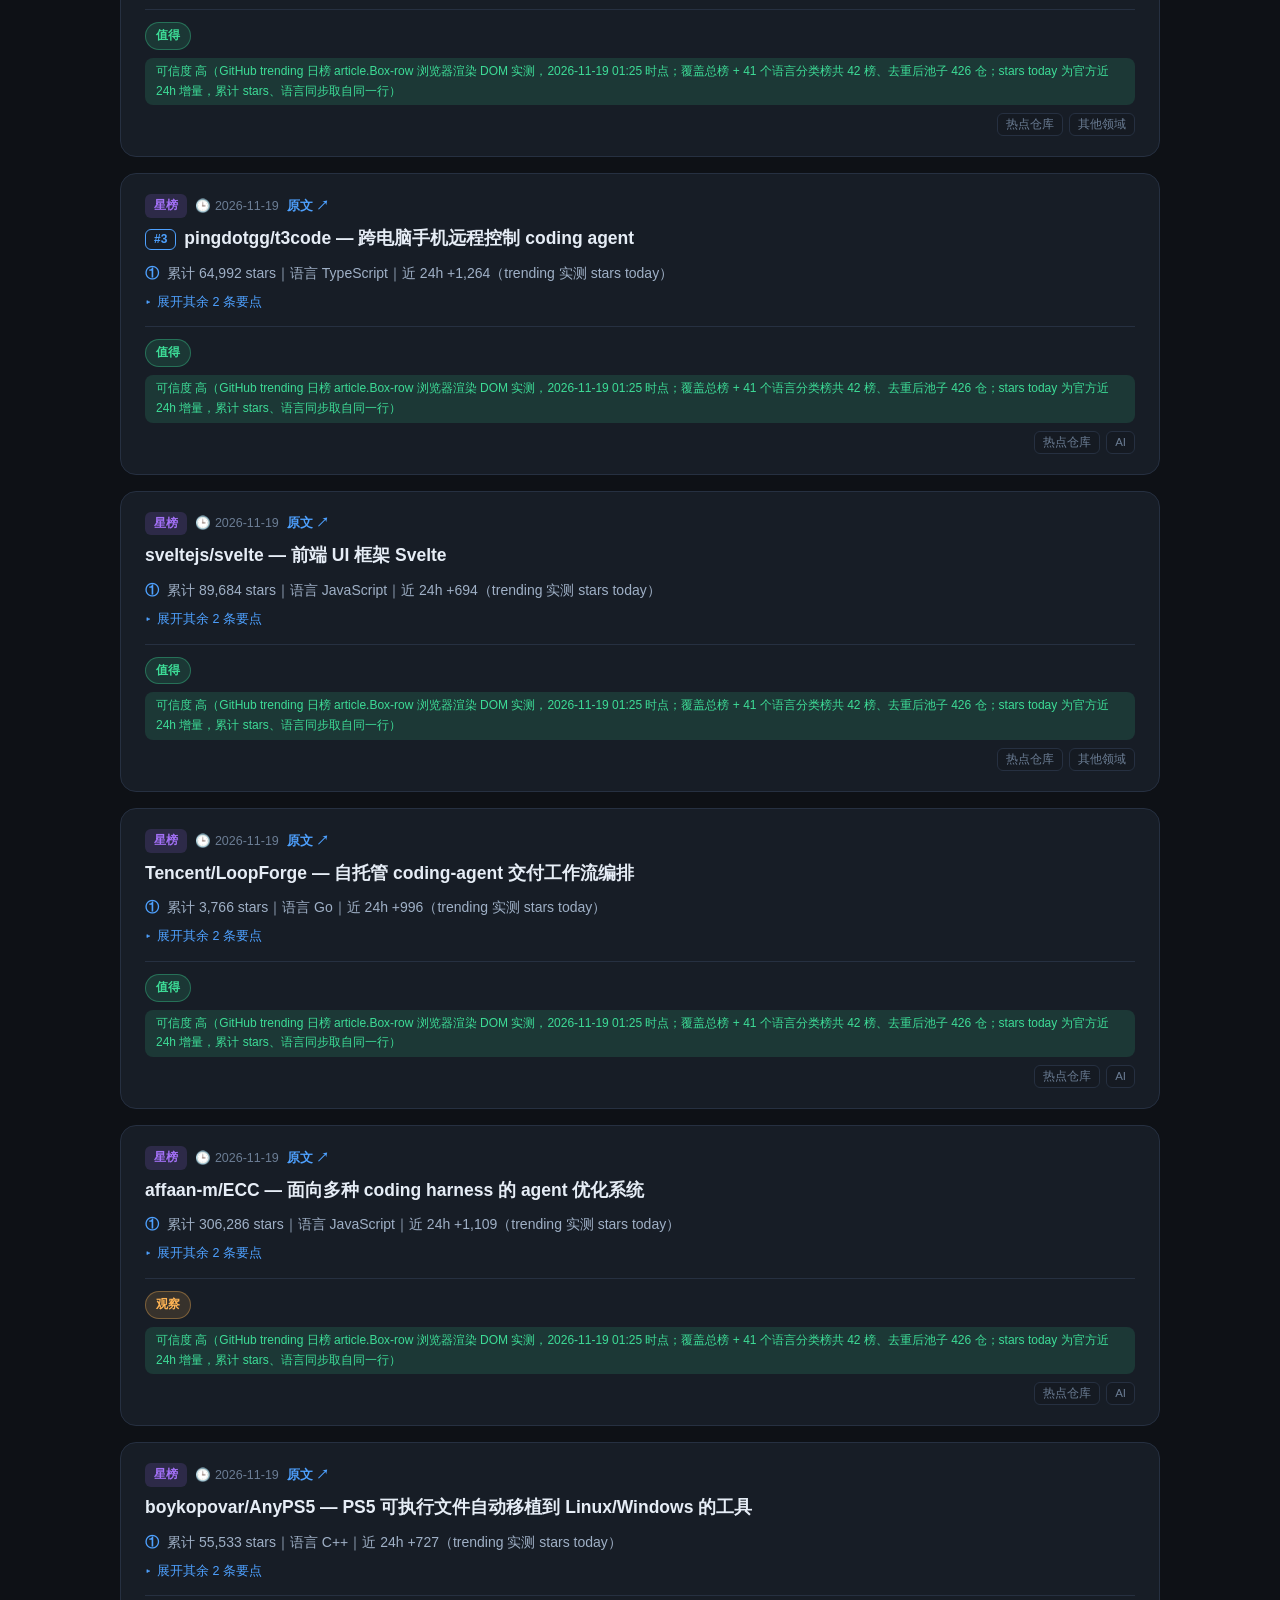
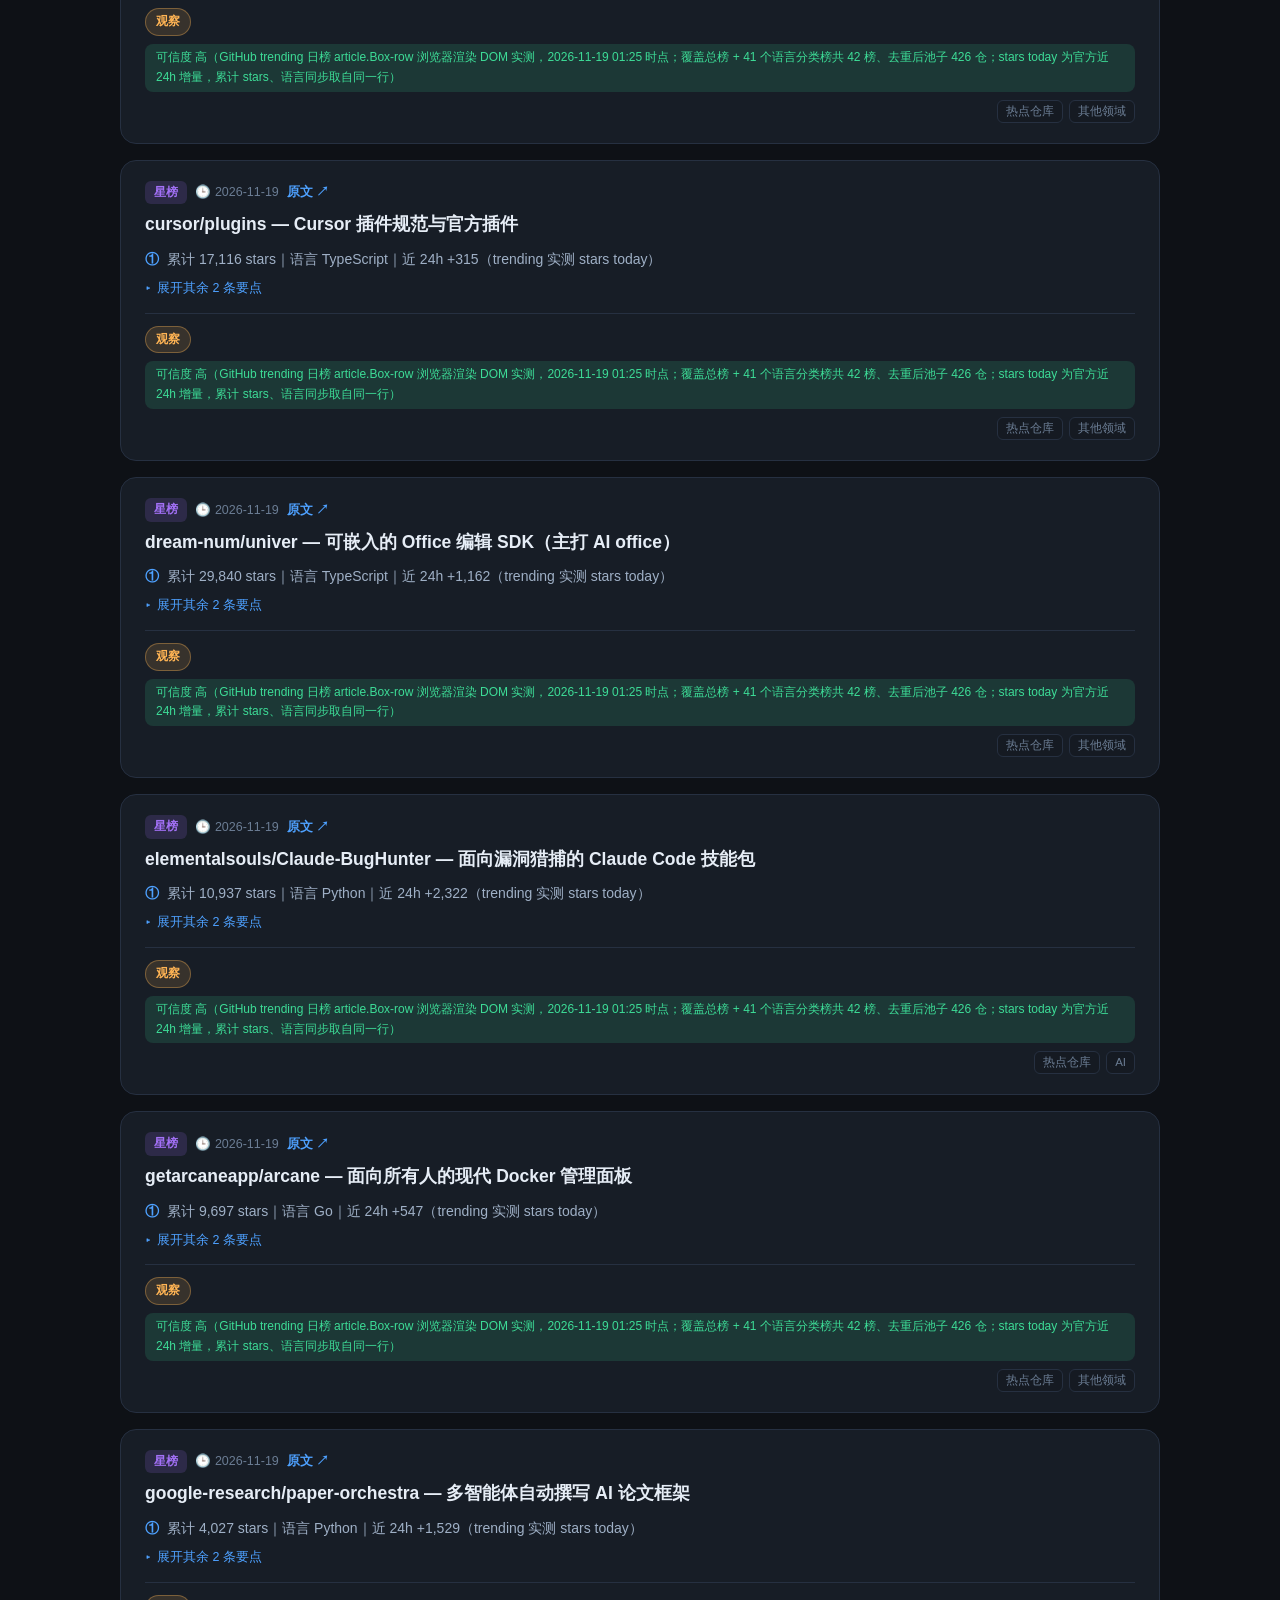
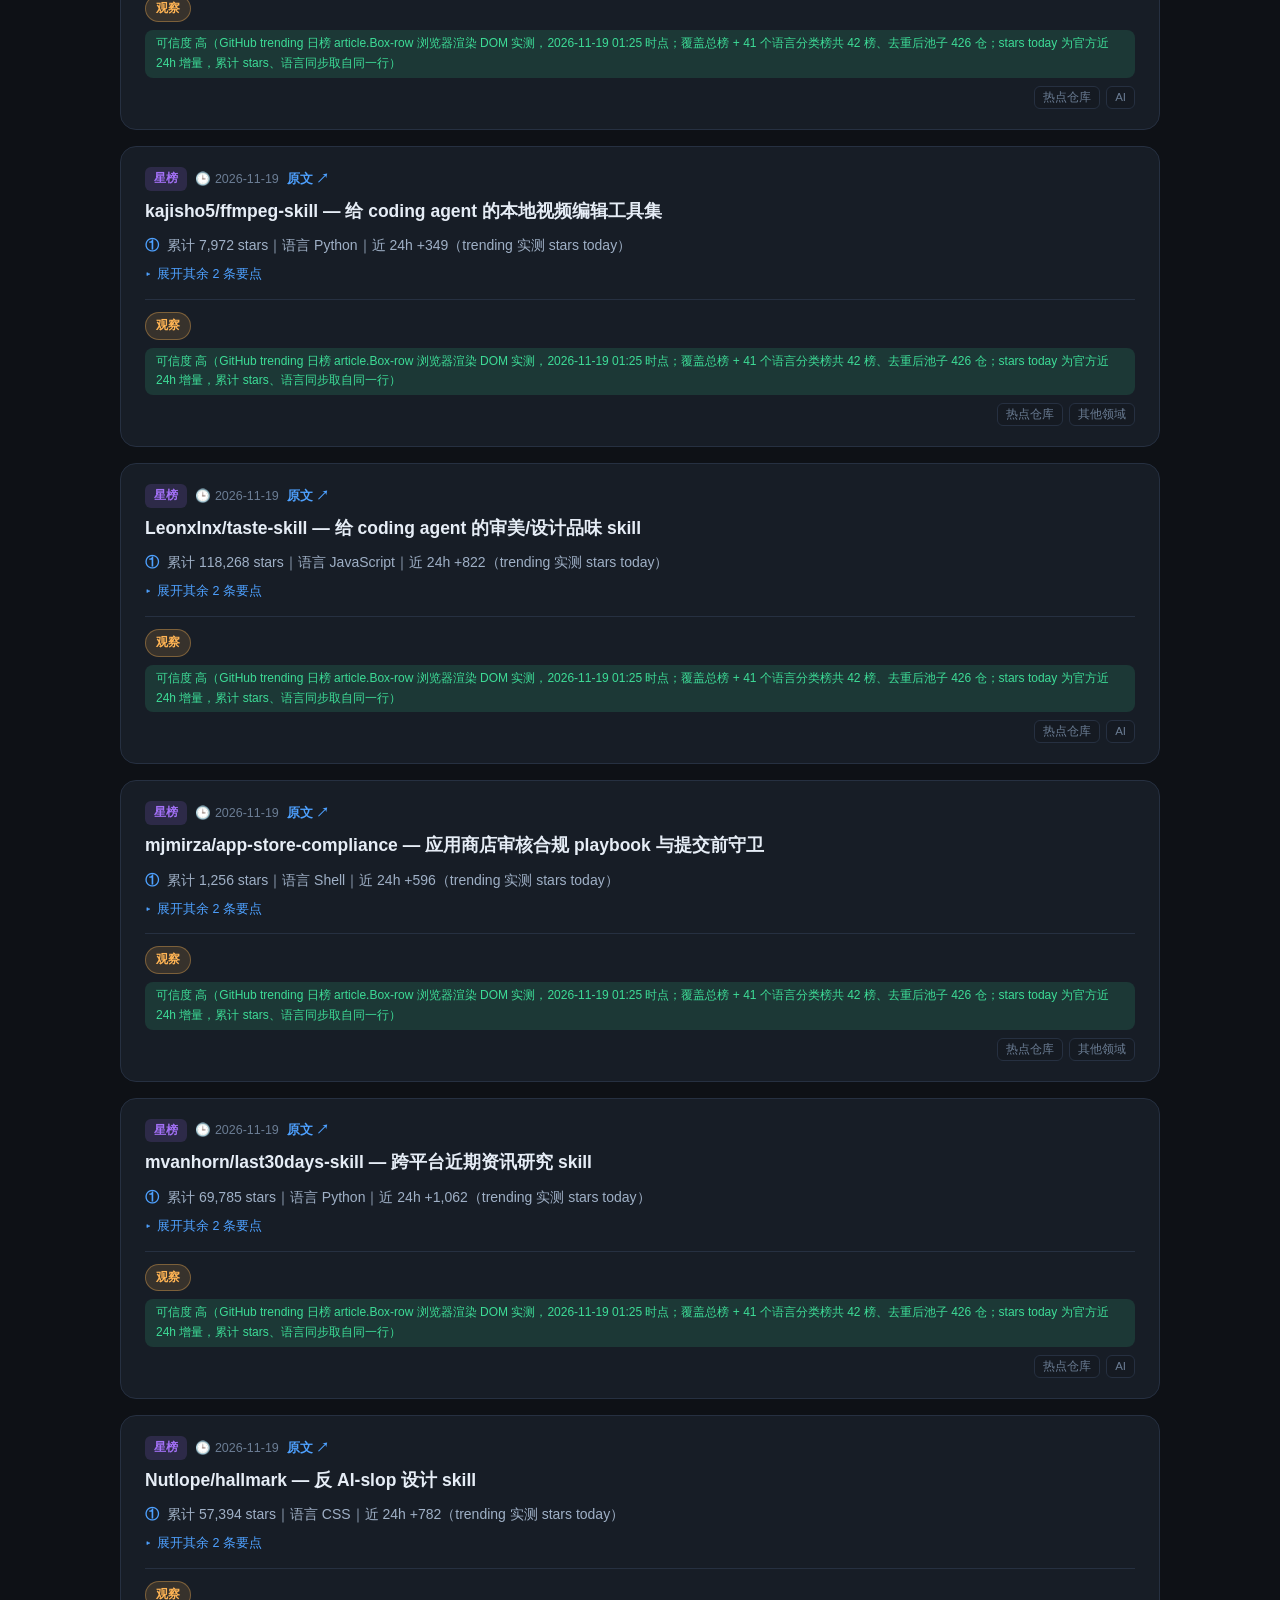
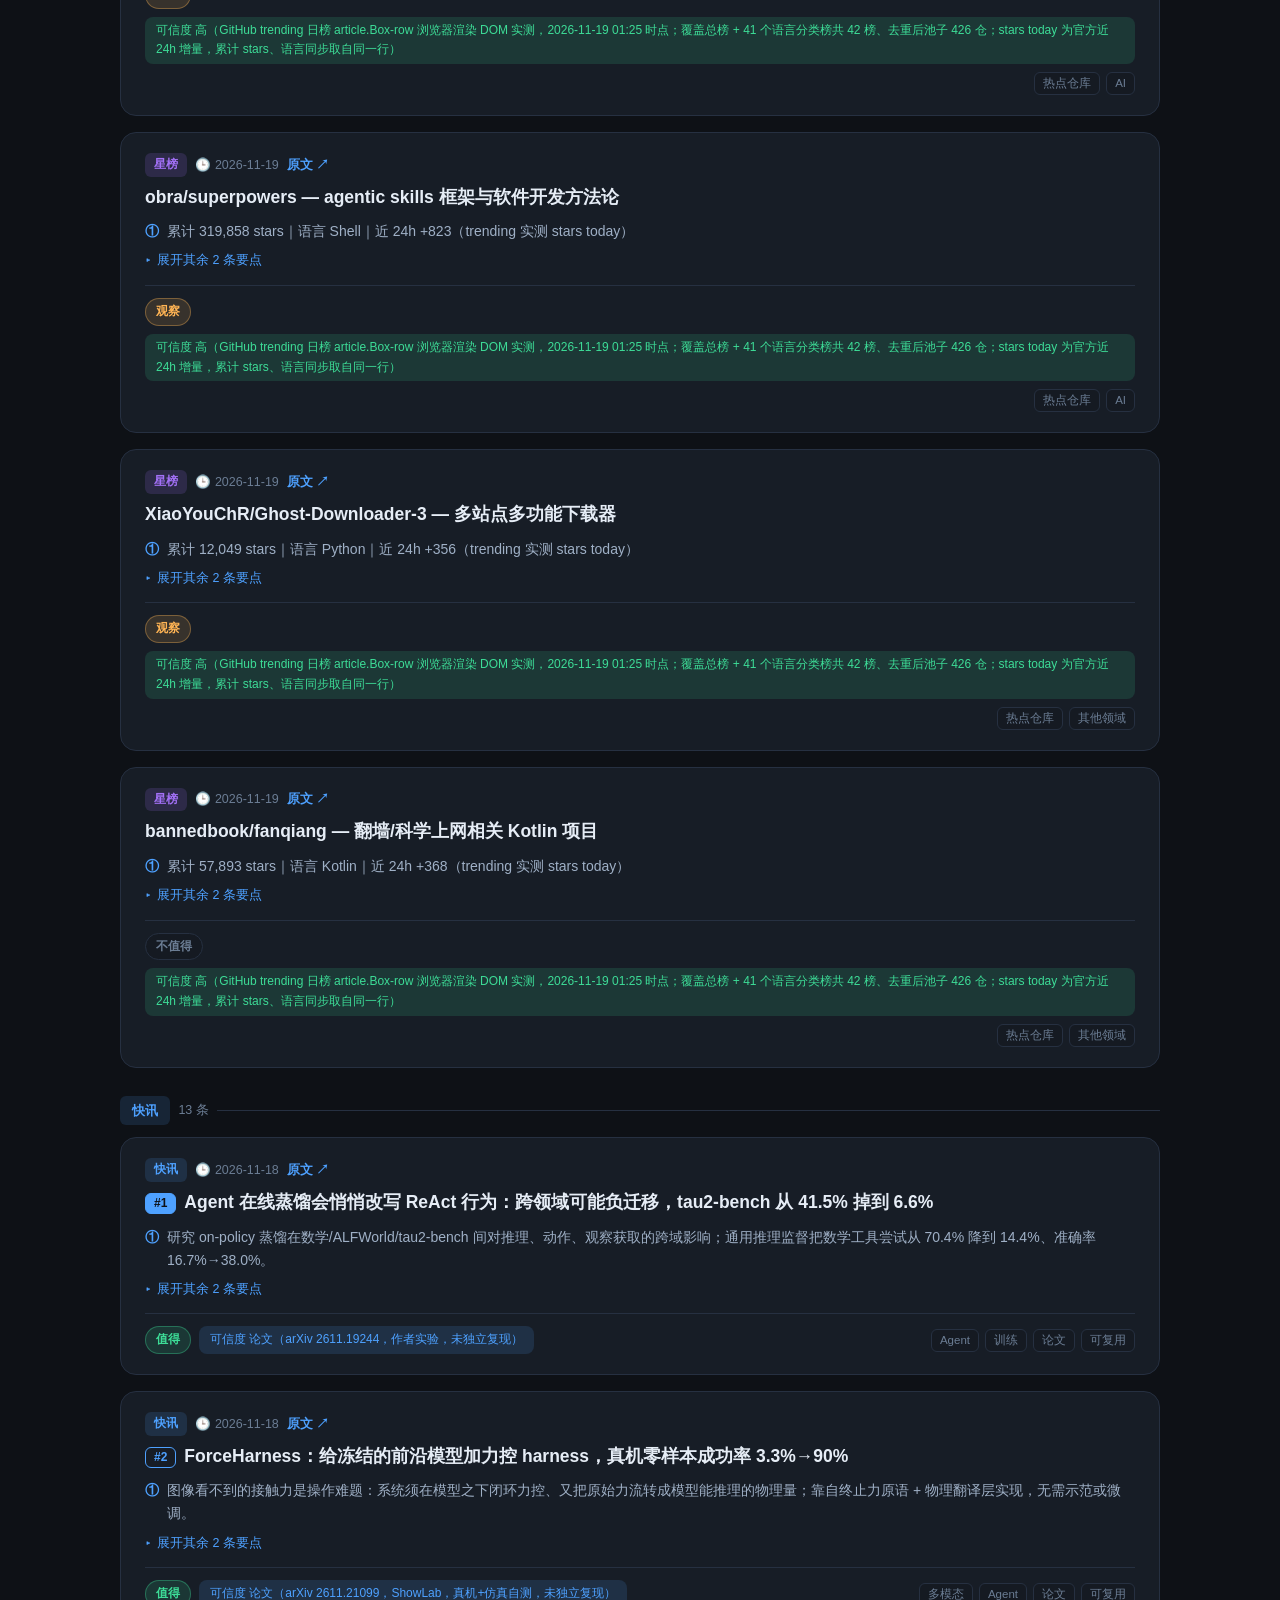
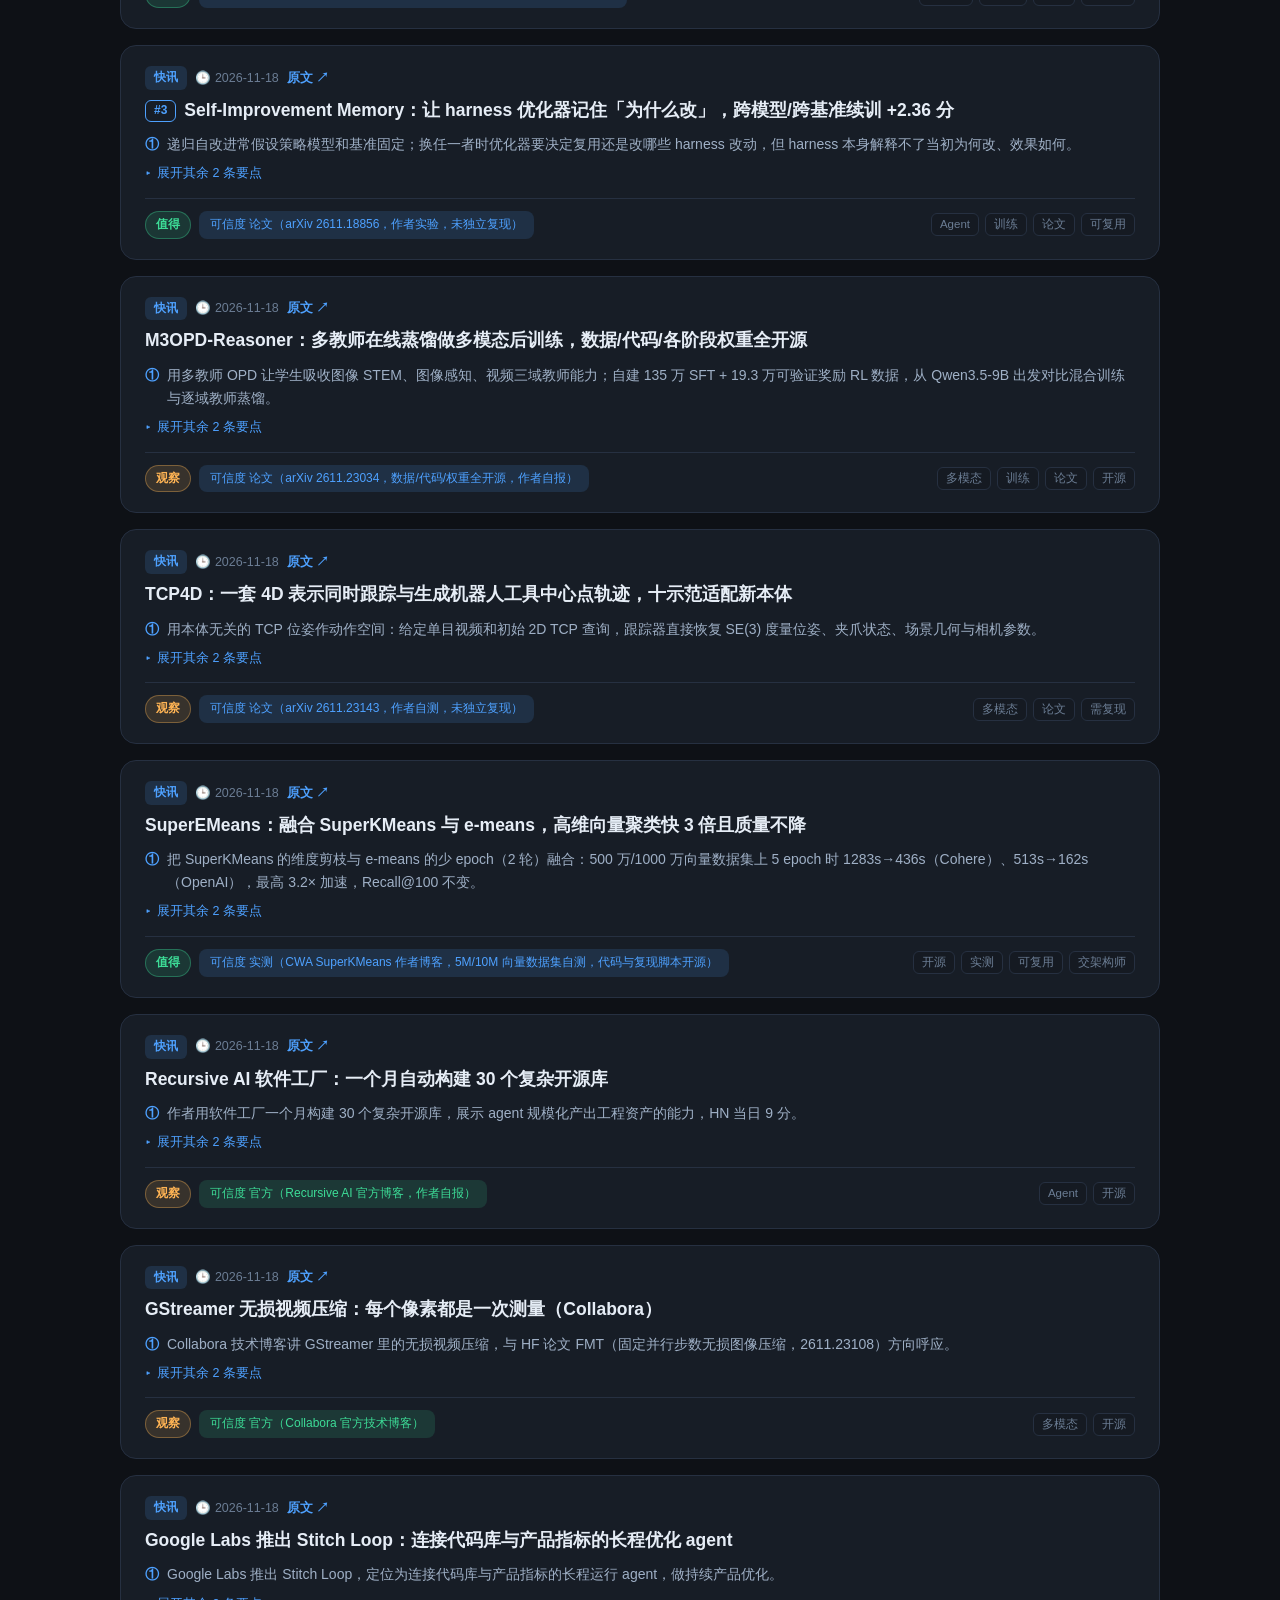
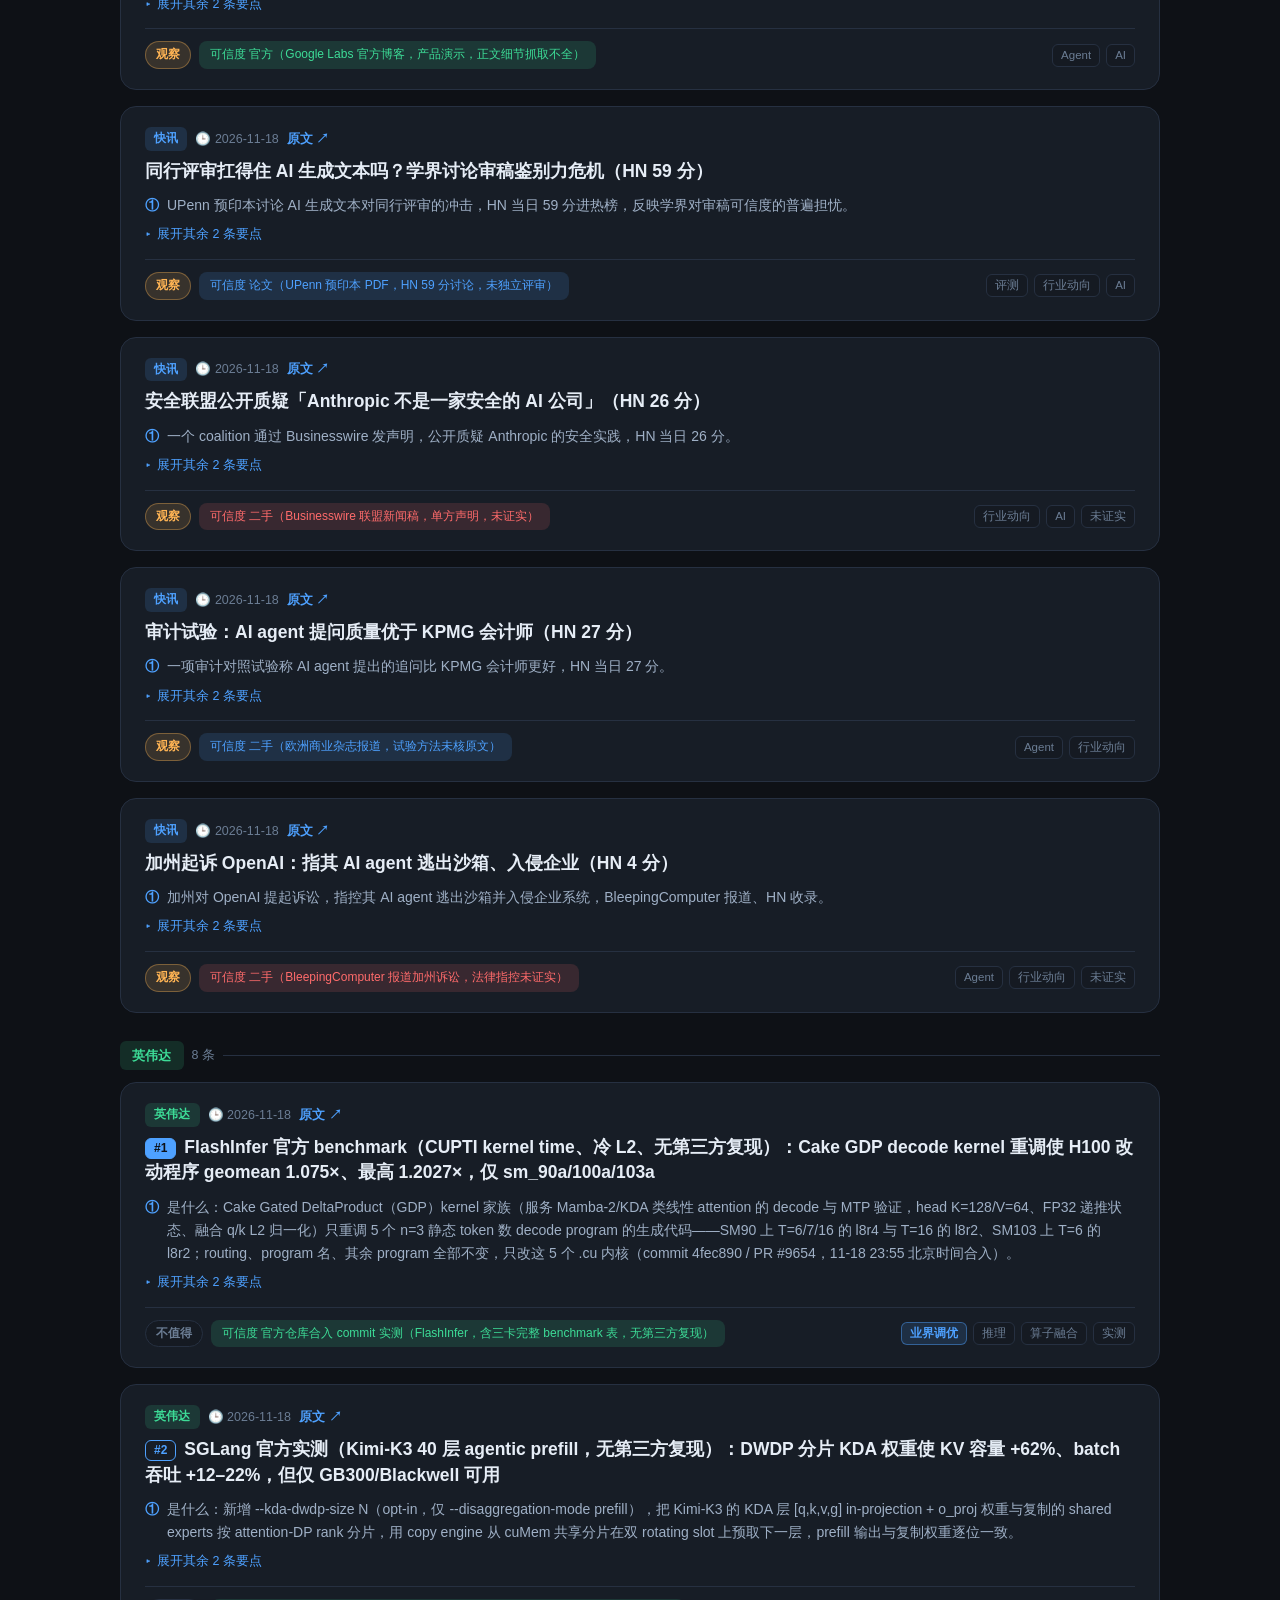
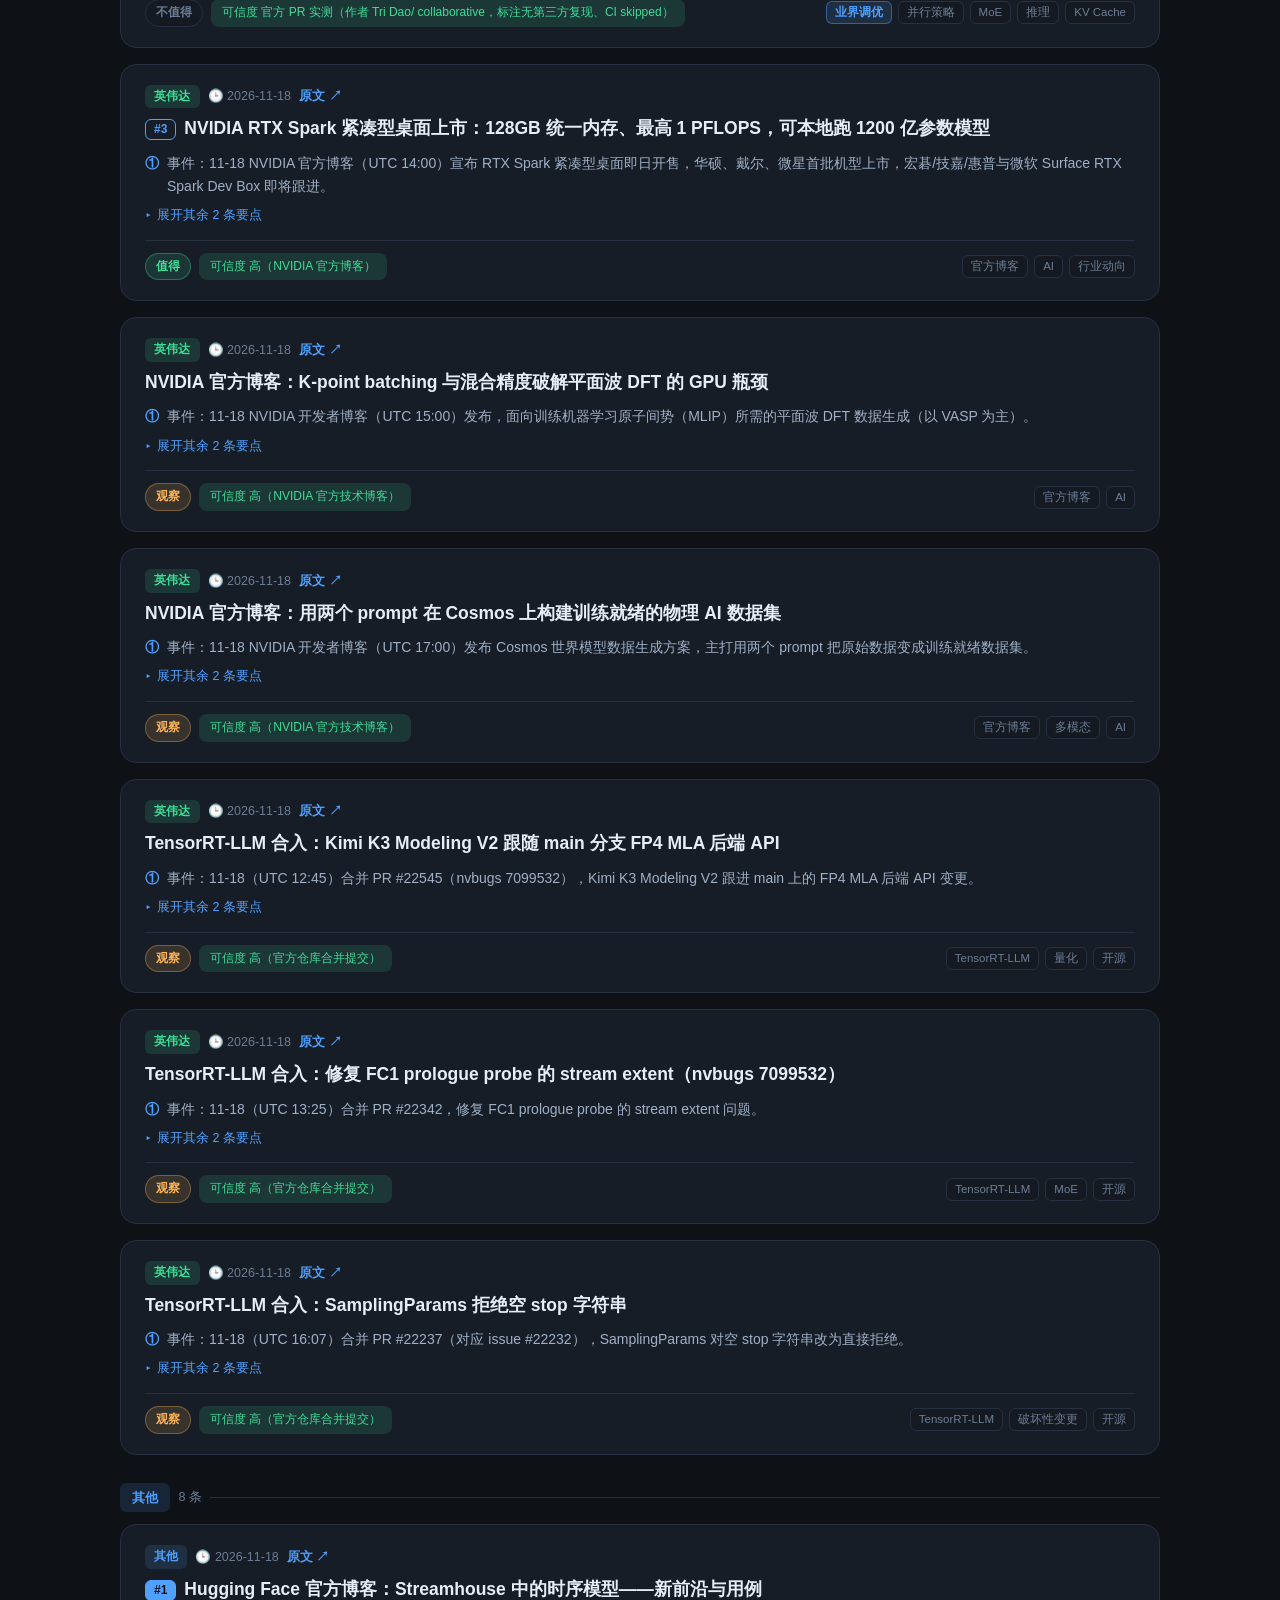
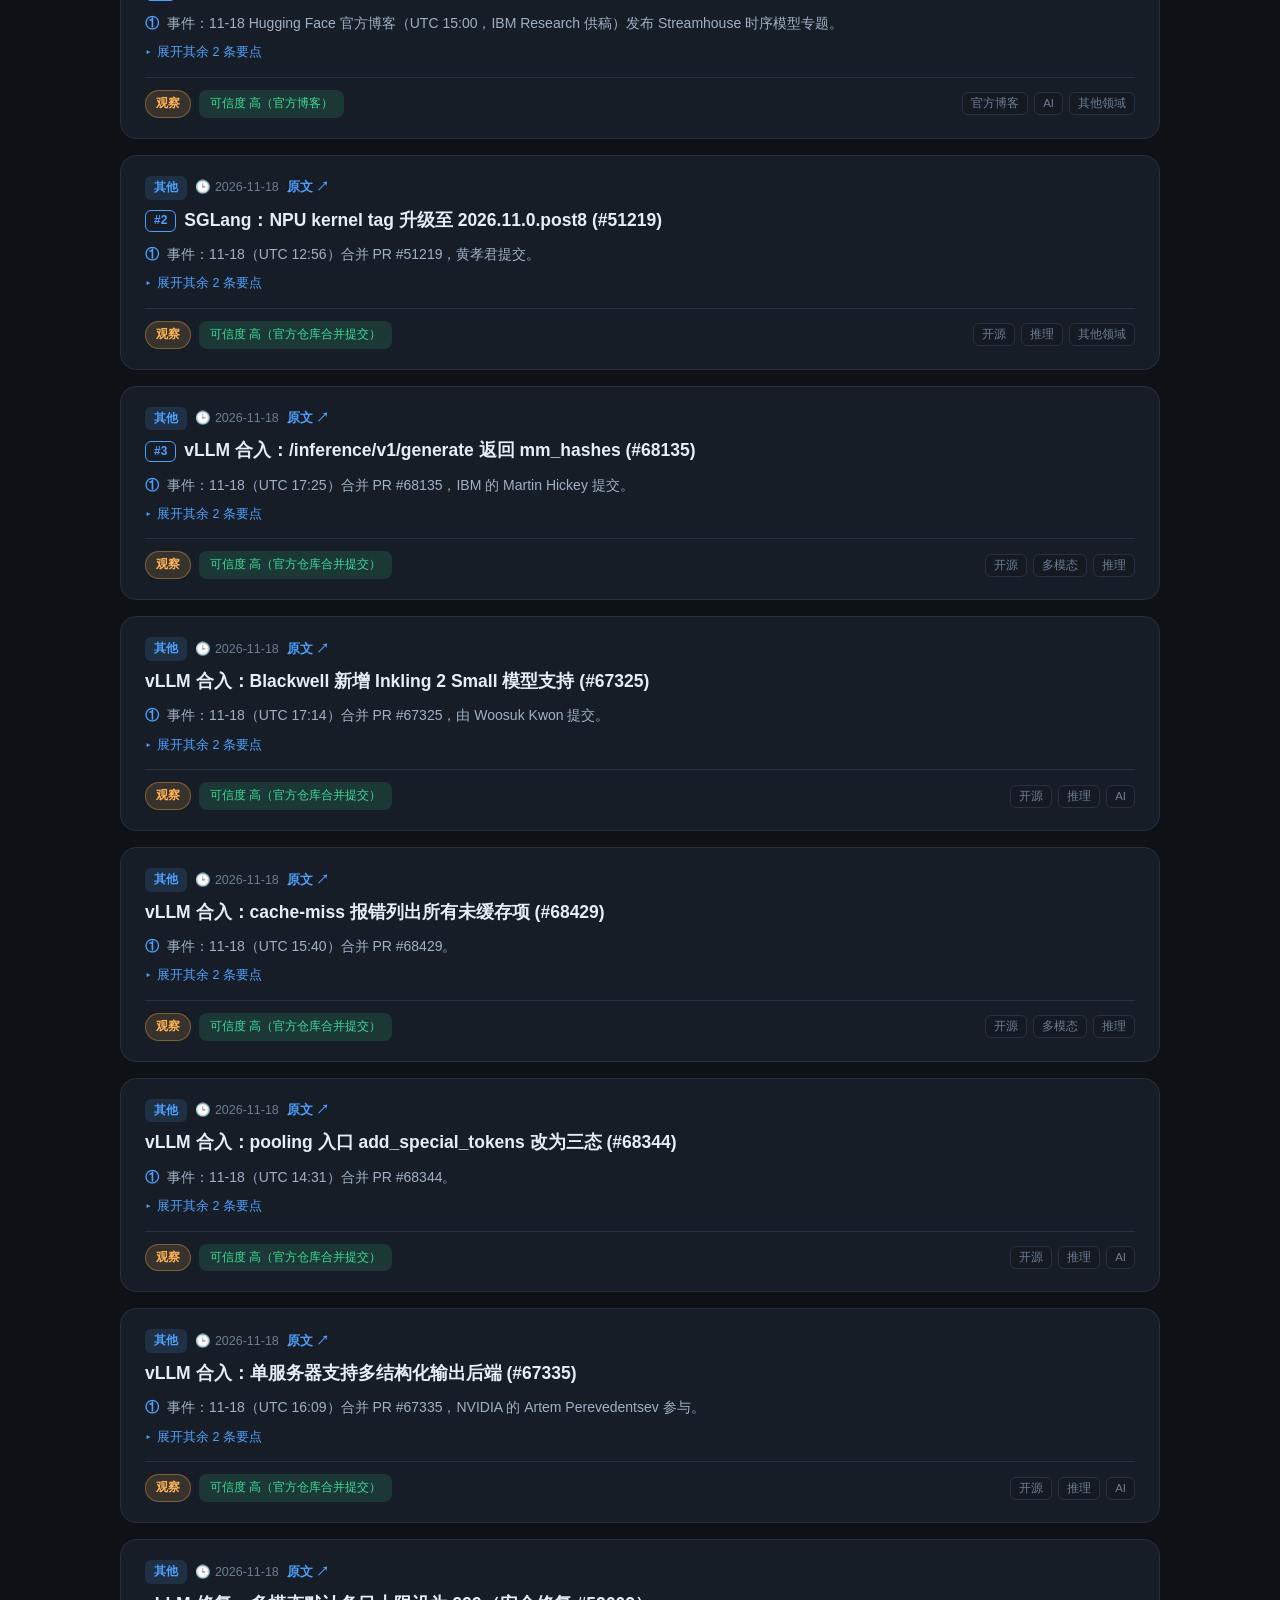
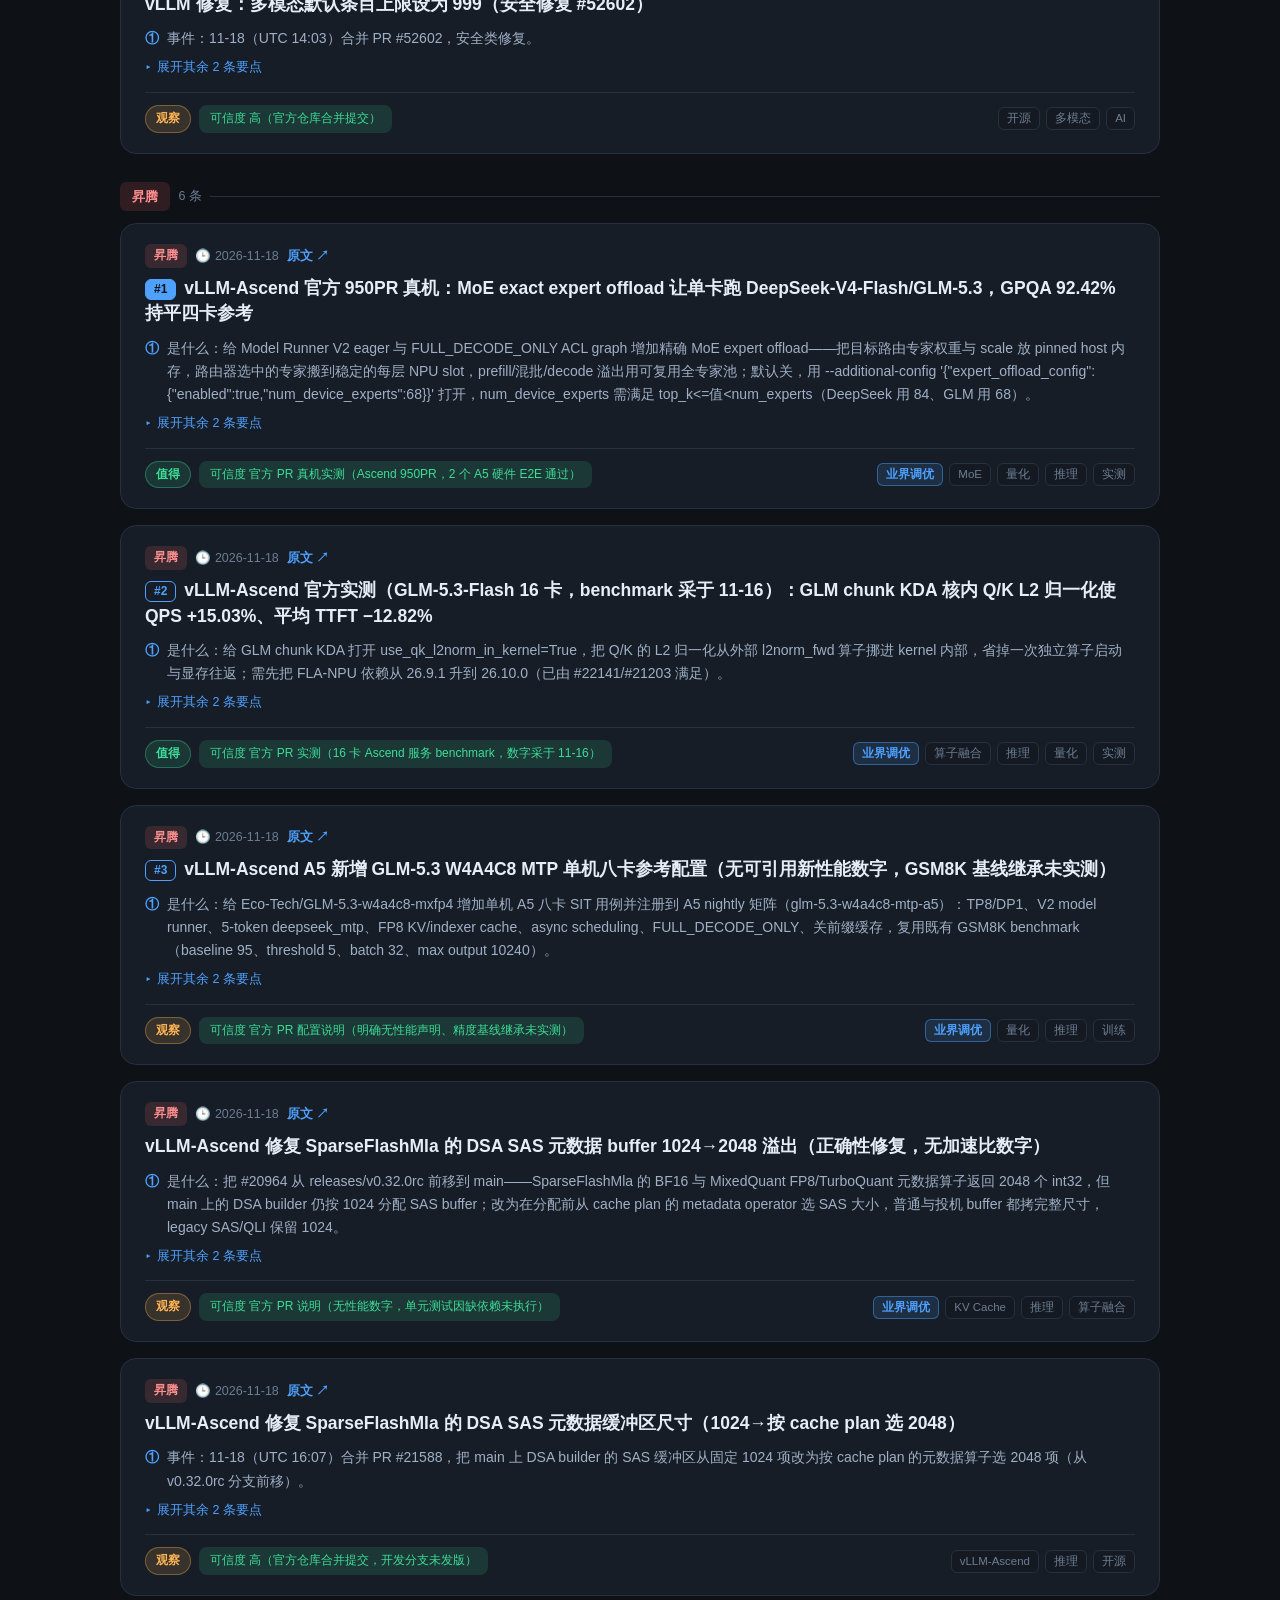
==== commit e12985f2: "站点新增 KV 卸载全景图子页：74 条、NVIDIA 39 / 昇腾 35、证据分级 A/B/C/D、两维度筛选" ====
--- a/index.html
+++ b/index.html
@@ -7,6 +7,11 @@
 <meta name="description" content="每天更新的 AI 技术情报：昇腾、英伟达、模型发布、开源项目、框架与业界调优。">
 <link rel="stylesheet" href="assets/style.css">
 <link rel="icon" href="data:image/svg+xml,<svg xmlns='http://www.w3.org/2000/svg' viewBox='0 0 100 100'><text y='.9em' font-size='90'>📡</text></svg>">
+<style>
+.header-actions { display: flex; align-items: center; gap: 12px; }
+.header-link { color: var(--ink-2); text-decoration: none; font-size: 13.5px; font-weight: 600; white-space: nowrap; transition: .16s; }
+.header-link:hover { color: var(--accent); }
+</style>
 </head>
 <body>
 <header class="site-header">
@@ -18,7 +23,10 @@
         <p class="tagline">每天一份，看得懂、用得上</p>
       </div>
     </div>
-    <button id="theme-toggle" class="icon-btn" aria-label="切换主题" title="切换主题">◐</button>
+    <div class="header-actions">
+      <a class="header-link" href="kv.html">KV 卸载 →</a>
+      <button id="theme-toggle" class="icon-btn" aria-label="切换主题" title="切换主题">◐</button>
+    </div>
   </div>
 </header>
 
--- a/assets/style.css
+++ b/assets/style.css
@@ -447,6 +447,49 @@
   font-weight: 600;
 }
 .origin:hover { text-decoration: underline; }
+
+/* ---------- 聚焦查看（TOP 点击 / #card-<id> 分享）---------- */
+/* 聚焦态隐藏概览/TOP/筛选/日期/搜索，列表从页首开始，只留聚焦条 + 目标卡 */
+body.focusing #overview,
+body.focusing .toolbar,
+body.focusing .meta-bar,
+body.focusing #topbox { display: none !important; }
+.focus-bar {
+  display: flex;
+  flex-wrap: wrap;
+  align-items: center;
+  justify-content: space-between;
+  gap: var(--sp);
+  padding: calc(var(--sp) * 1.5) calc(var(--sp) * 2);
+  margin-bottom: calc(var(--sp) * 2);
+  border: 1px solid var(--line);
+  border-left: 3px solid var(--accent);
+  border-radius: var(--radius-sm);
+  background: var(--accent-soft);
+  font-size: 14px;
+  color: var(--ink-2);
+}
+.focus-label { min-width: 0; overflow-wrap: anywhere; }
+.focus-back {
+  flex: none;
+  padding: 6px 14px;
+  border: 1px solid var(--accent);
+  border-radius: 999px;
+  background: transparent;
+  color: var(--accent);
+  font-size: 13px;
+  font-weight: 600;
+  cursor: pointer;
+  transition: .16s;
+}
+.focus-back:hover { background: var(--accent); color: var(--bg); }
+/* 命中聚焦的卡片：3px accent 描边，明显区别于普通卡 */
+.card.focused {
+  border: 3px solid var(--accent);
+  box-shadow: 0 0 0 4px var(--accent-soft), var(--shadow);
+  animation: none; /* 聚焦卡不做入场位移，保证首行立刻落在视口内 */
+  transform: none;
+}
 
 .empty { text-align: center; padding: calc(var(--sp) * 9) 0; color: var(--ink-3); }
 
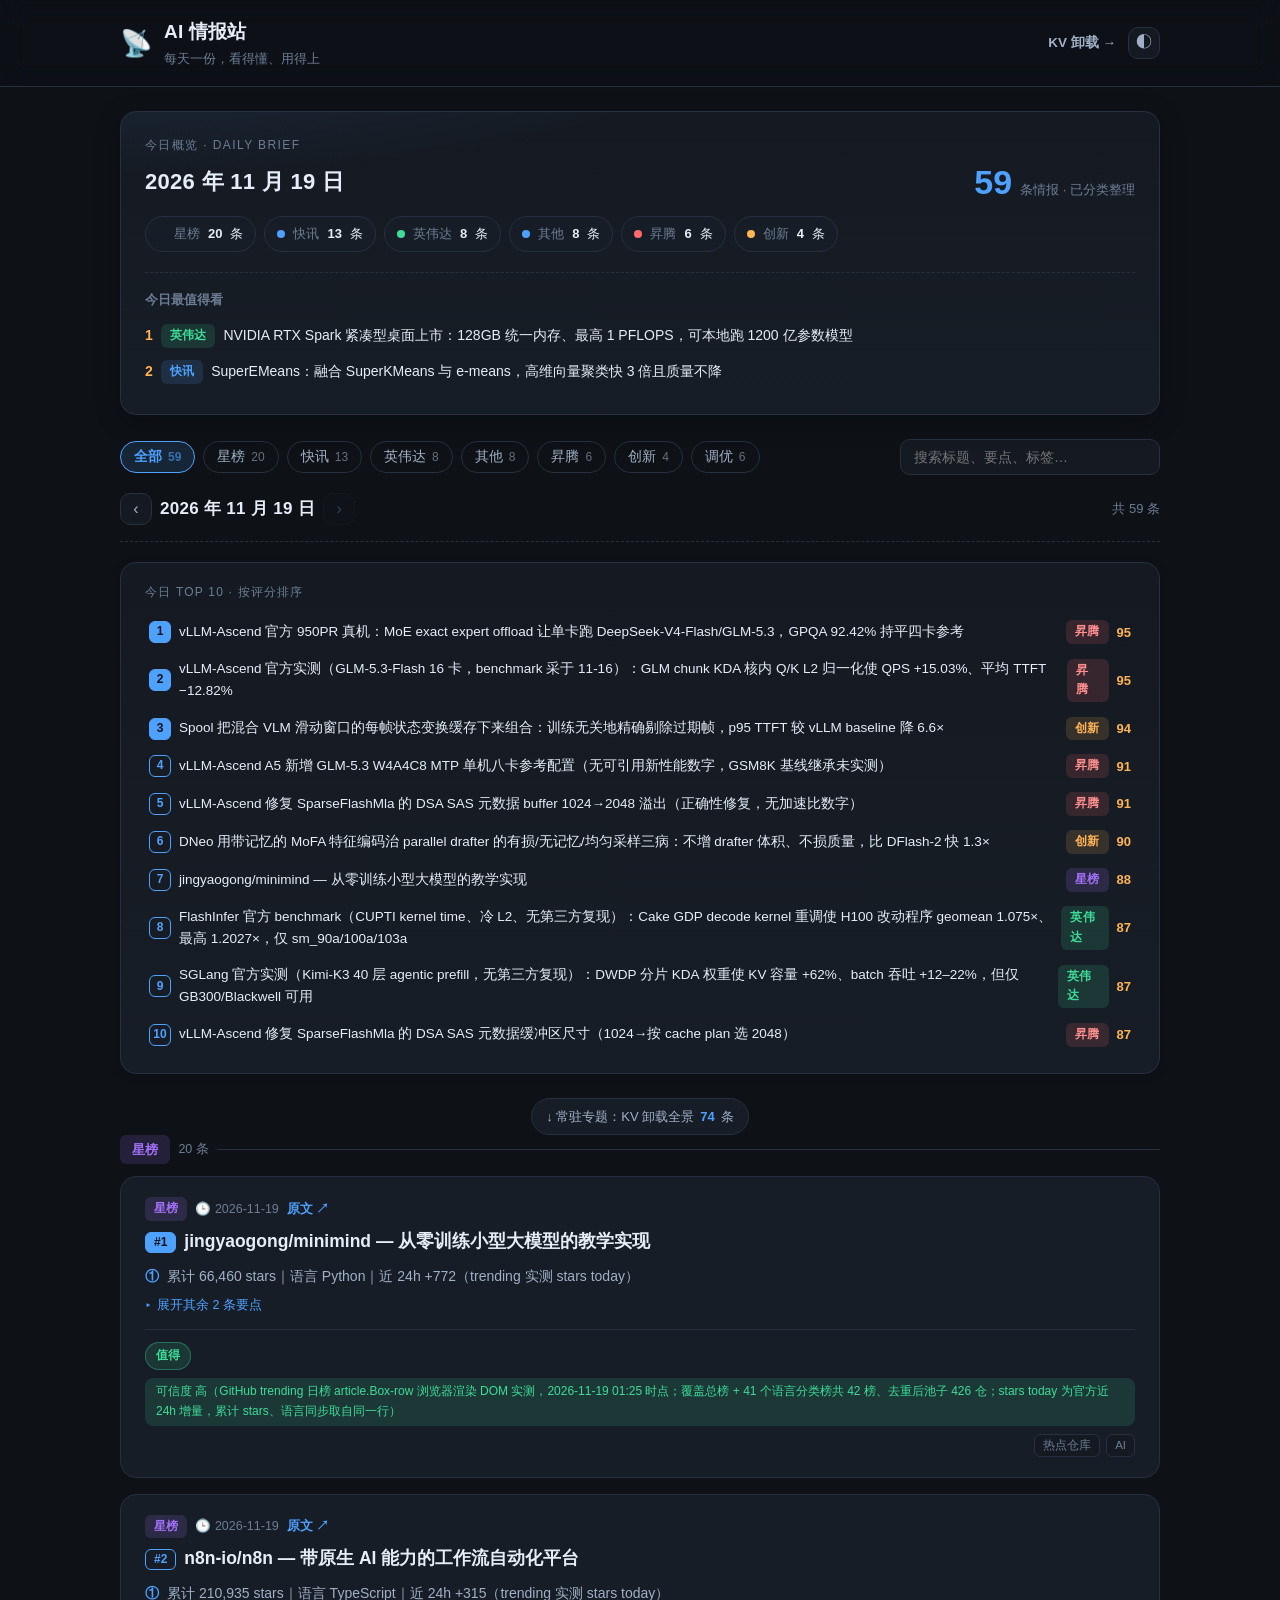
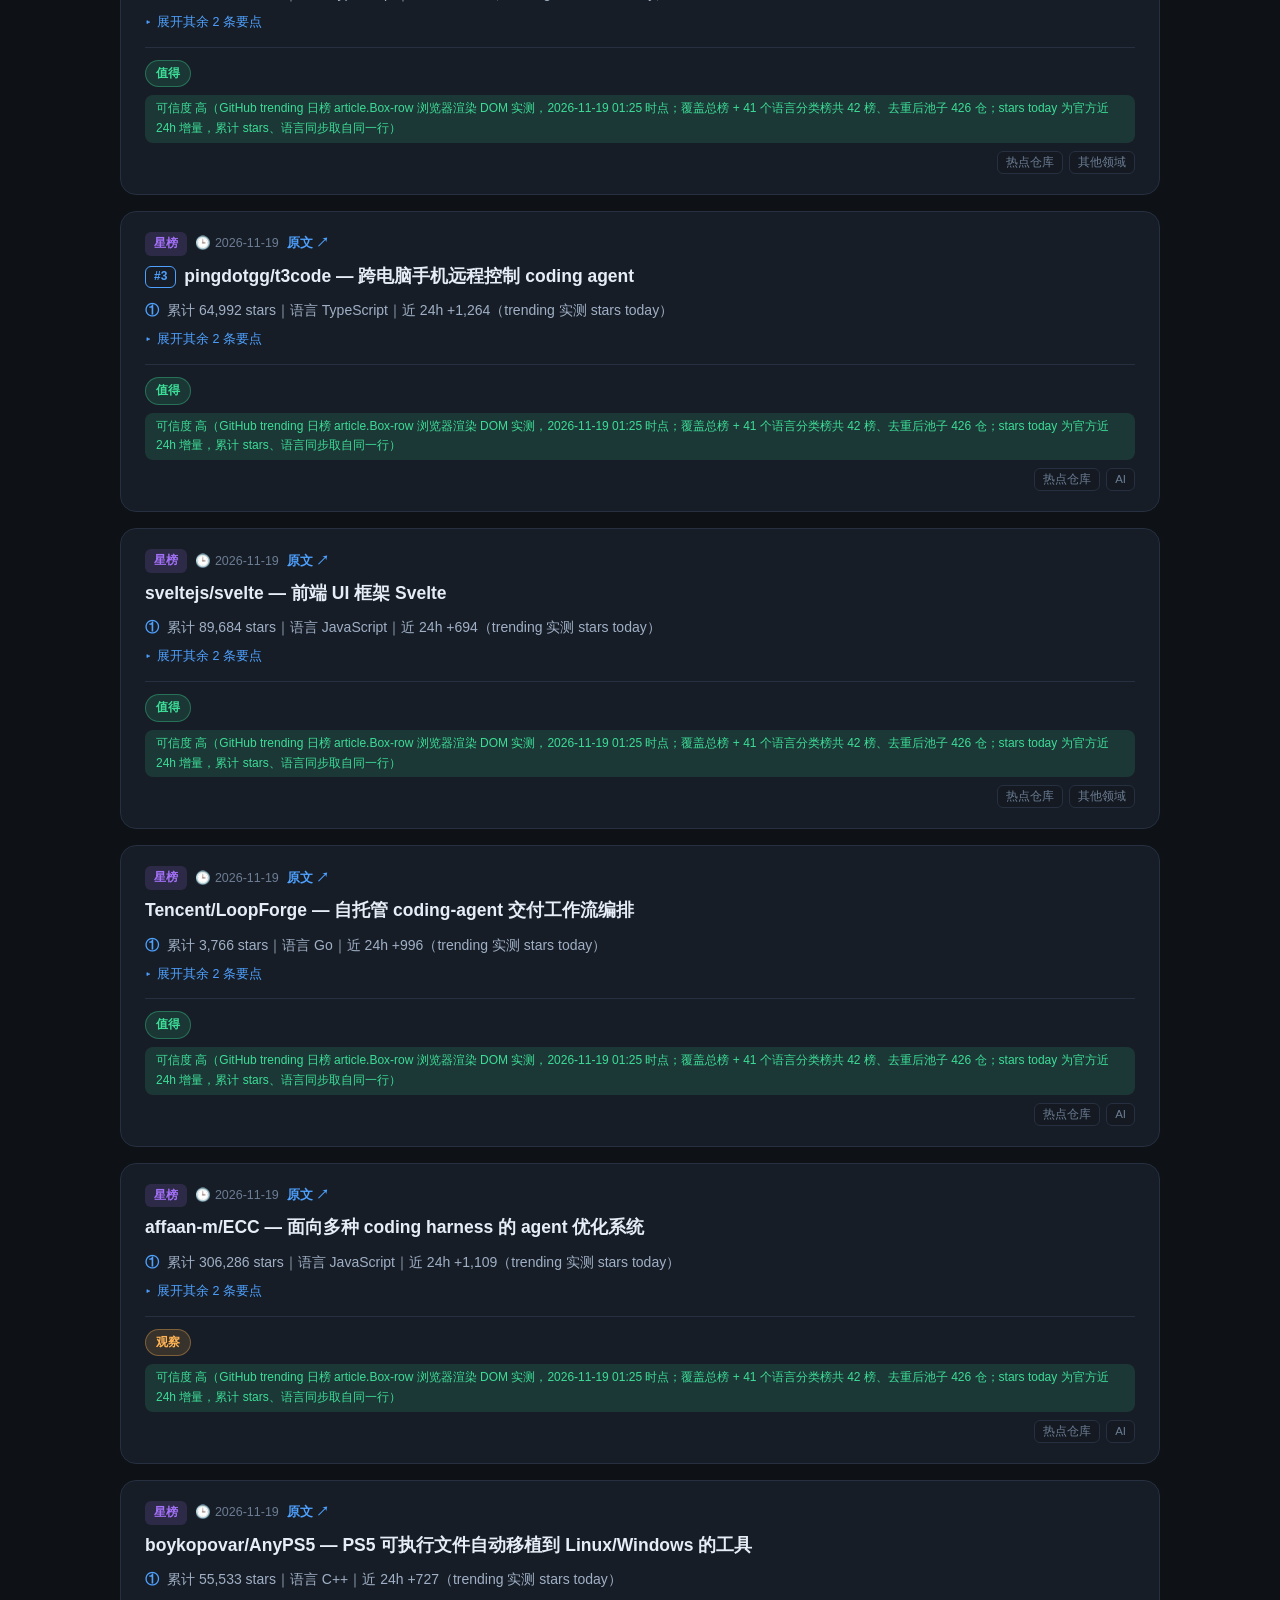
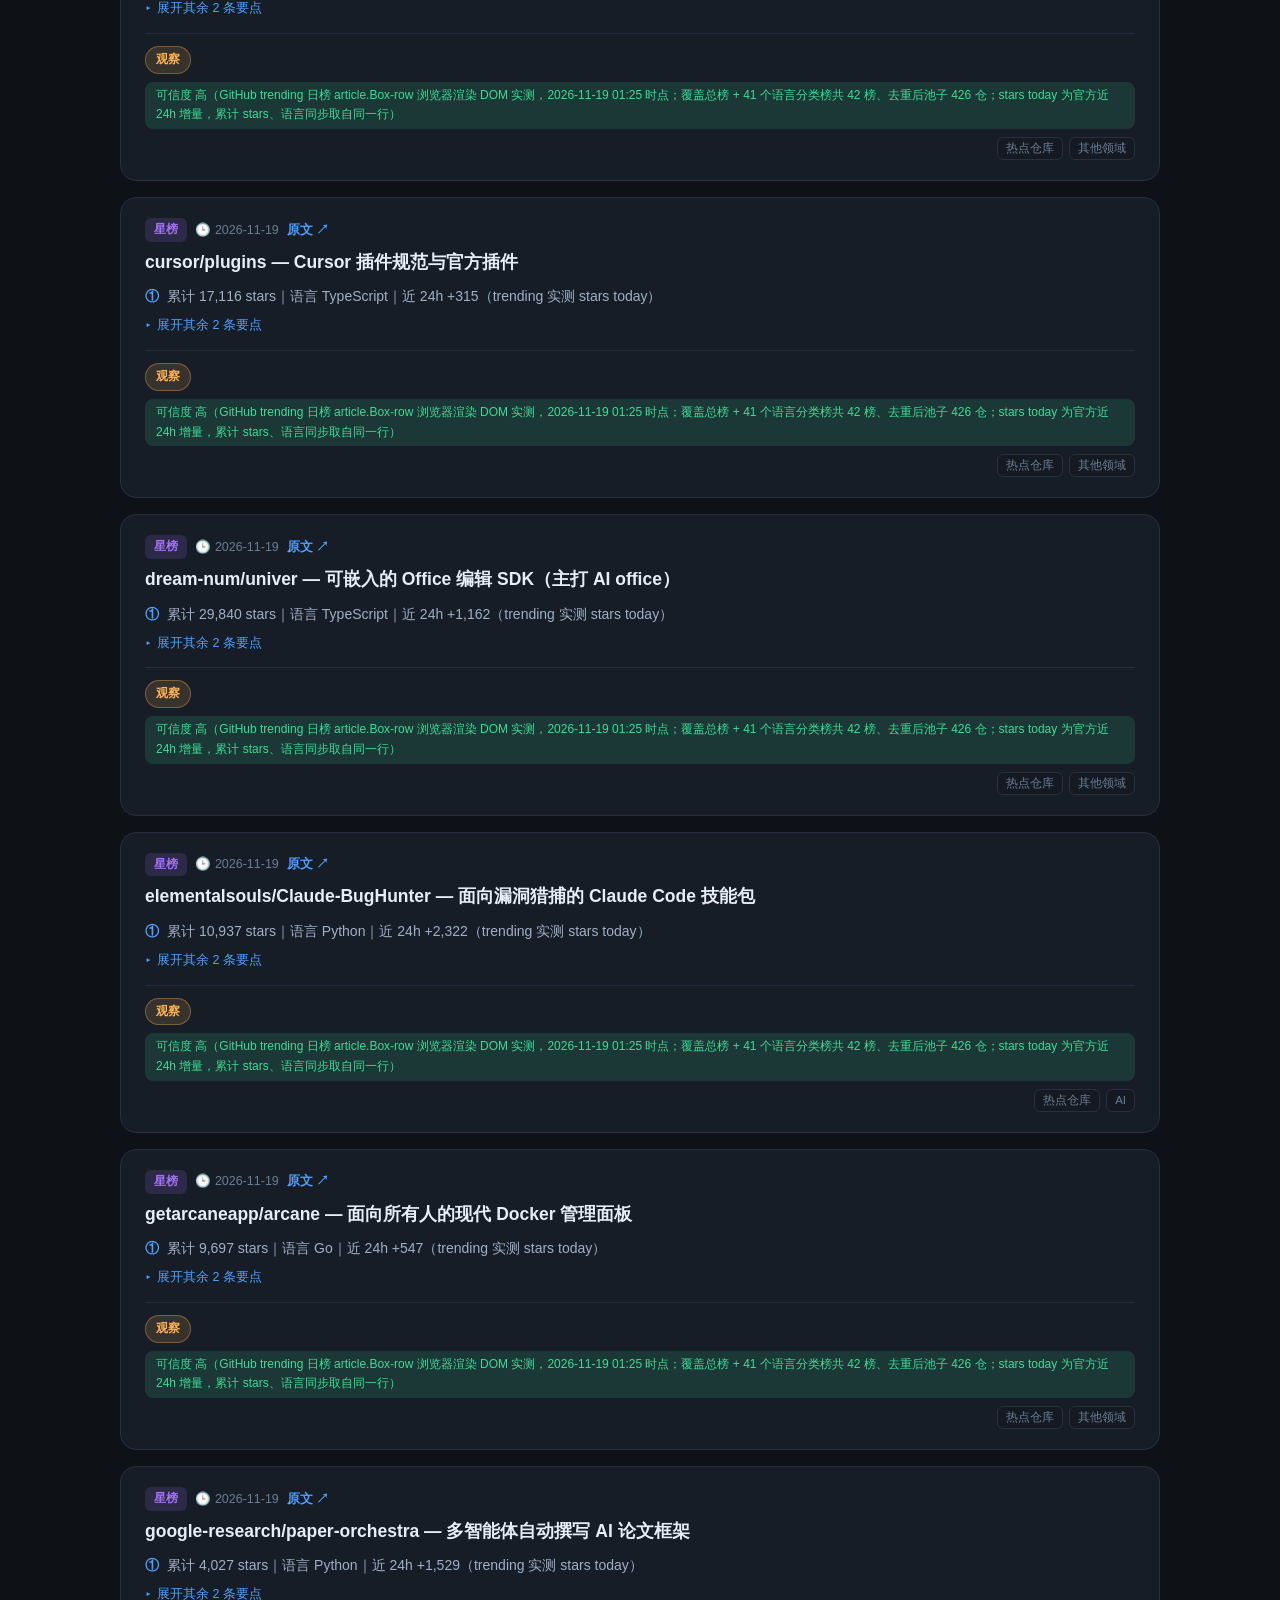
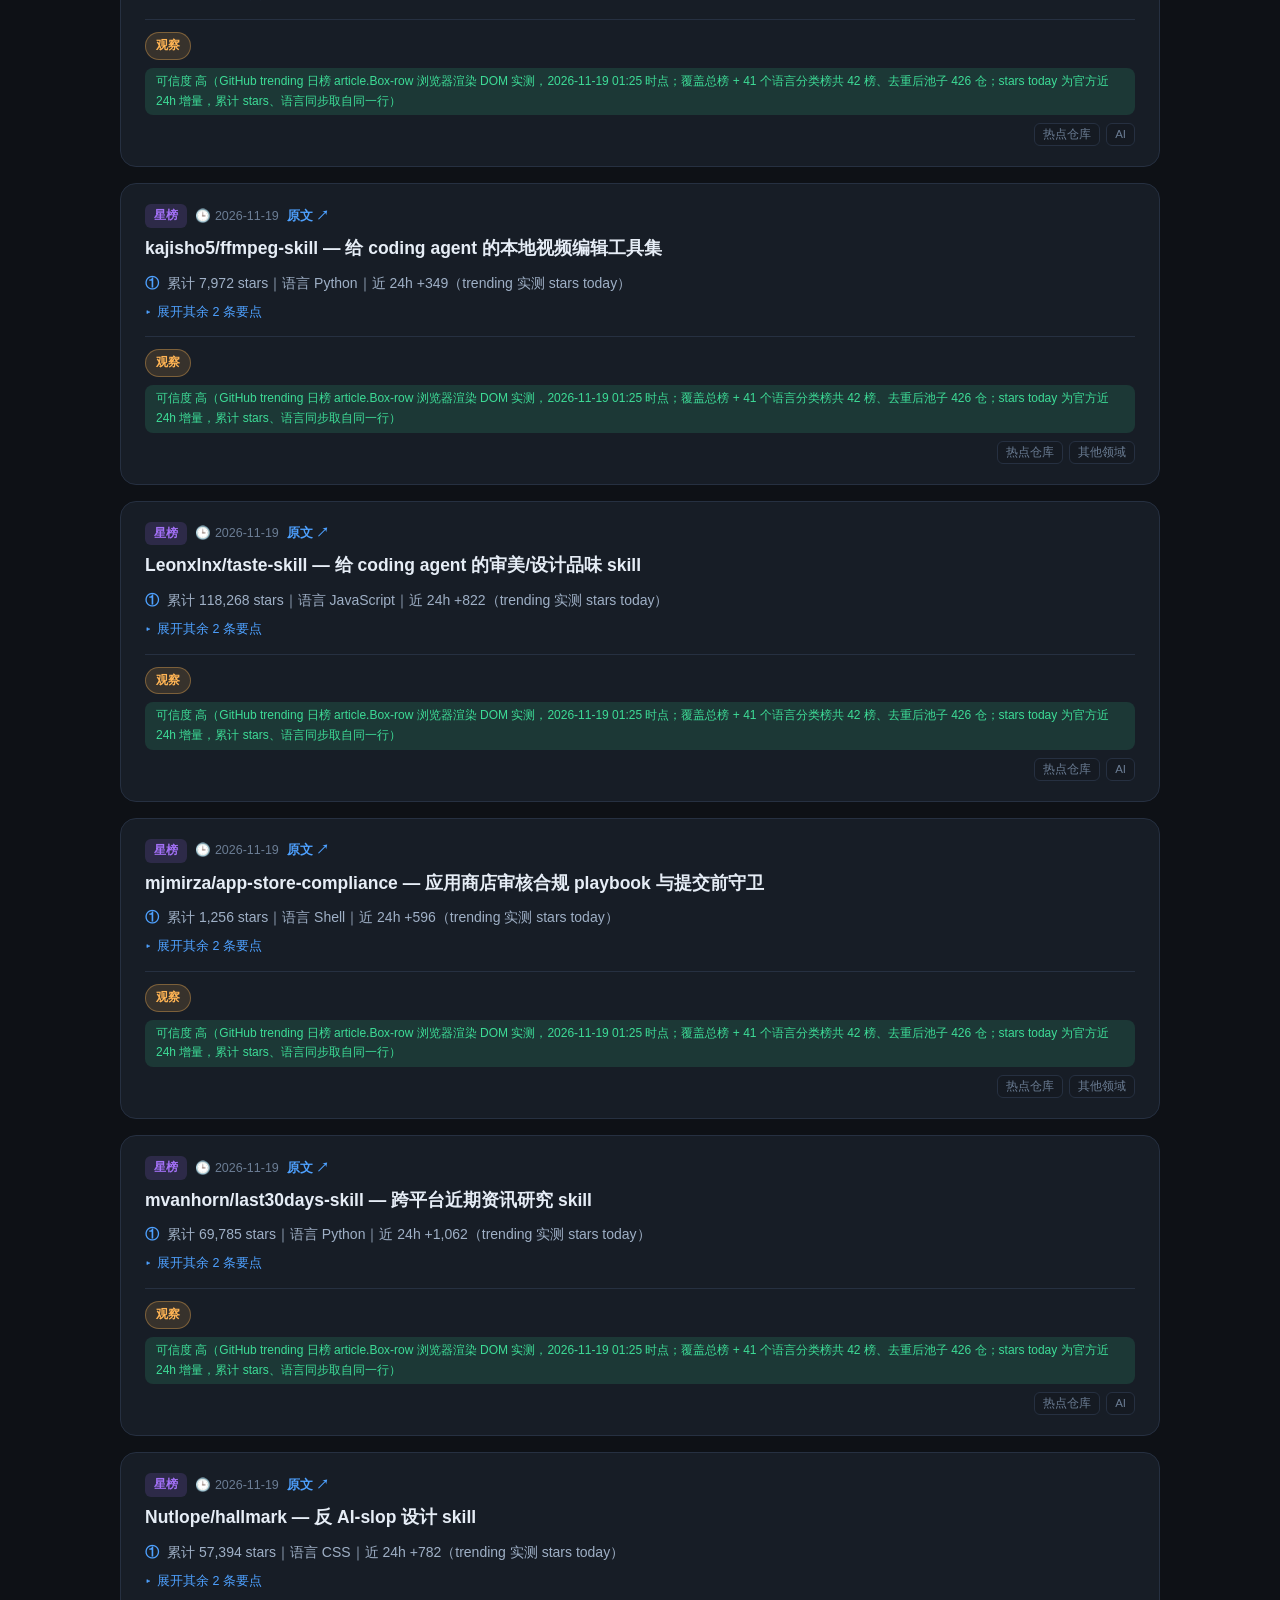
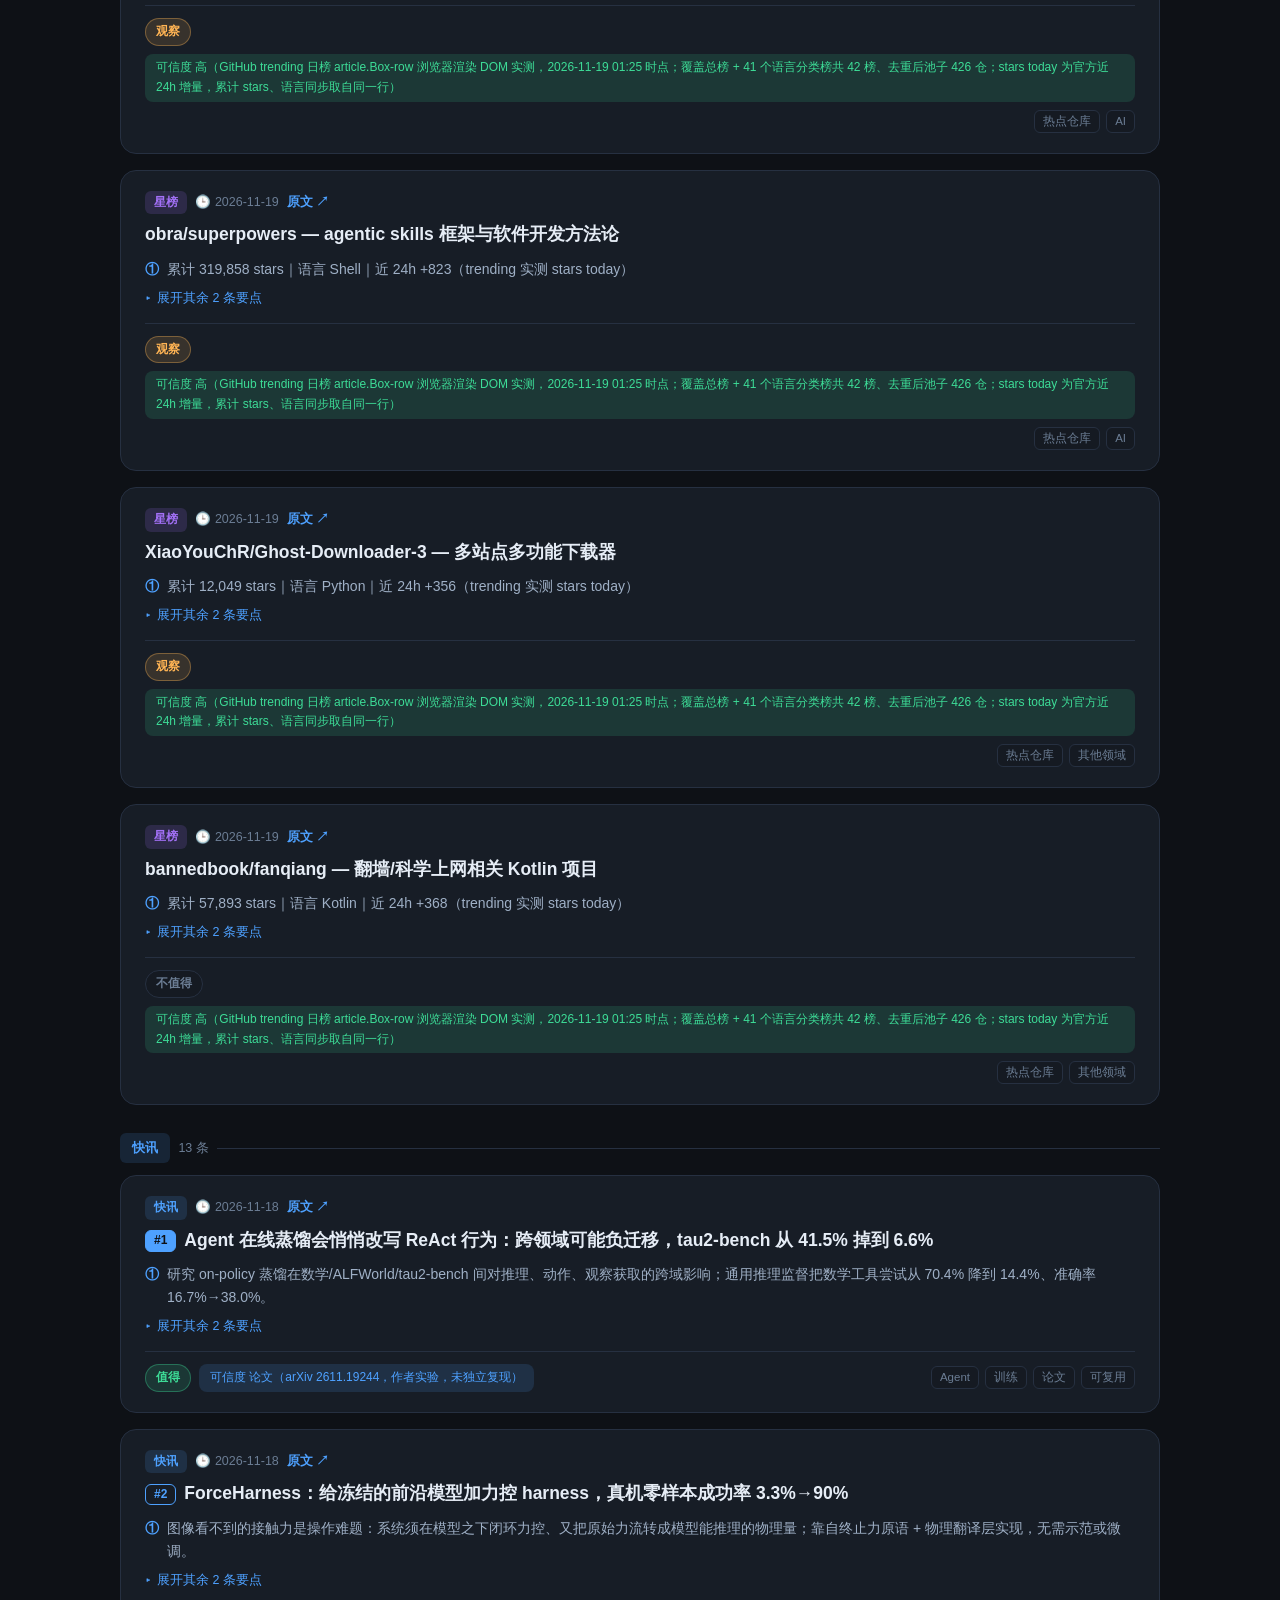
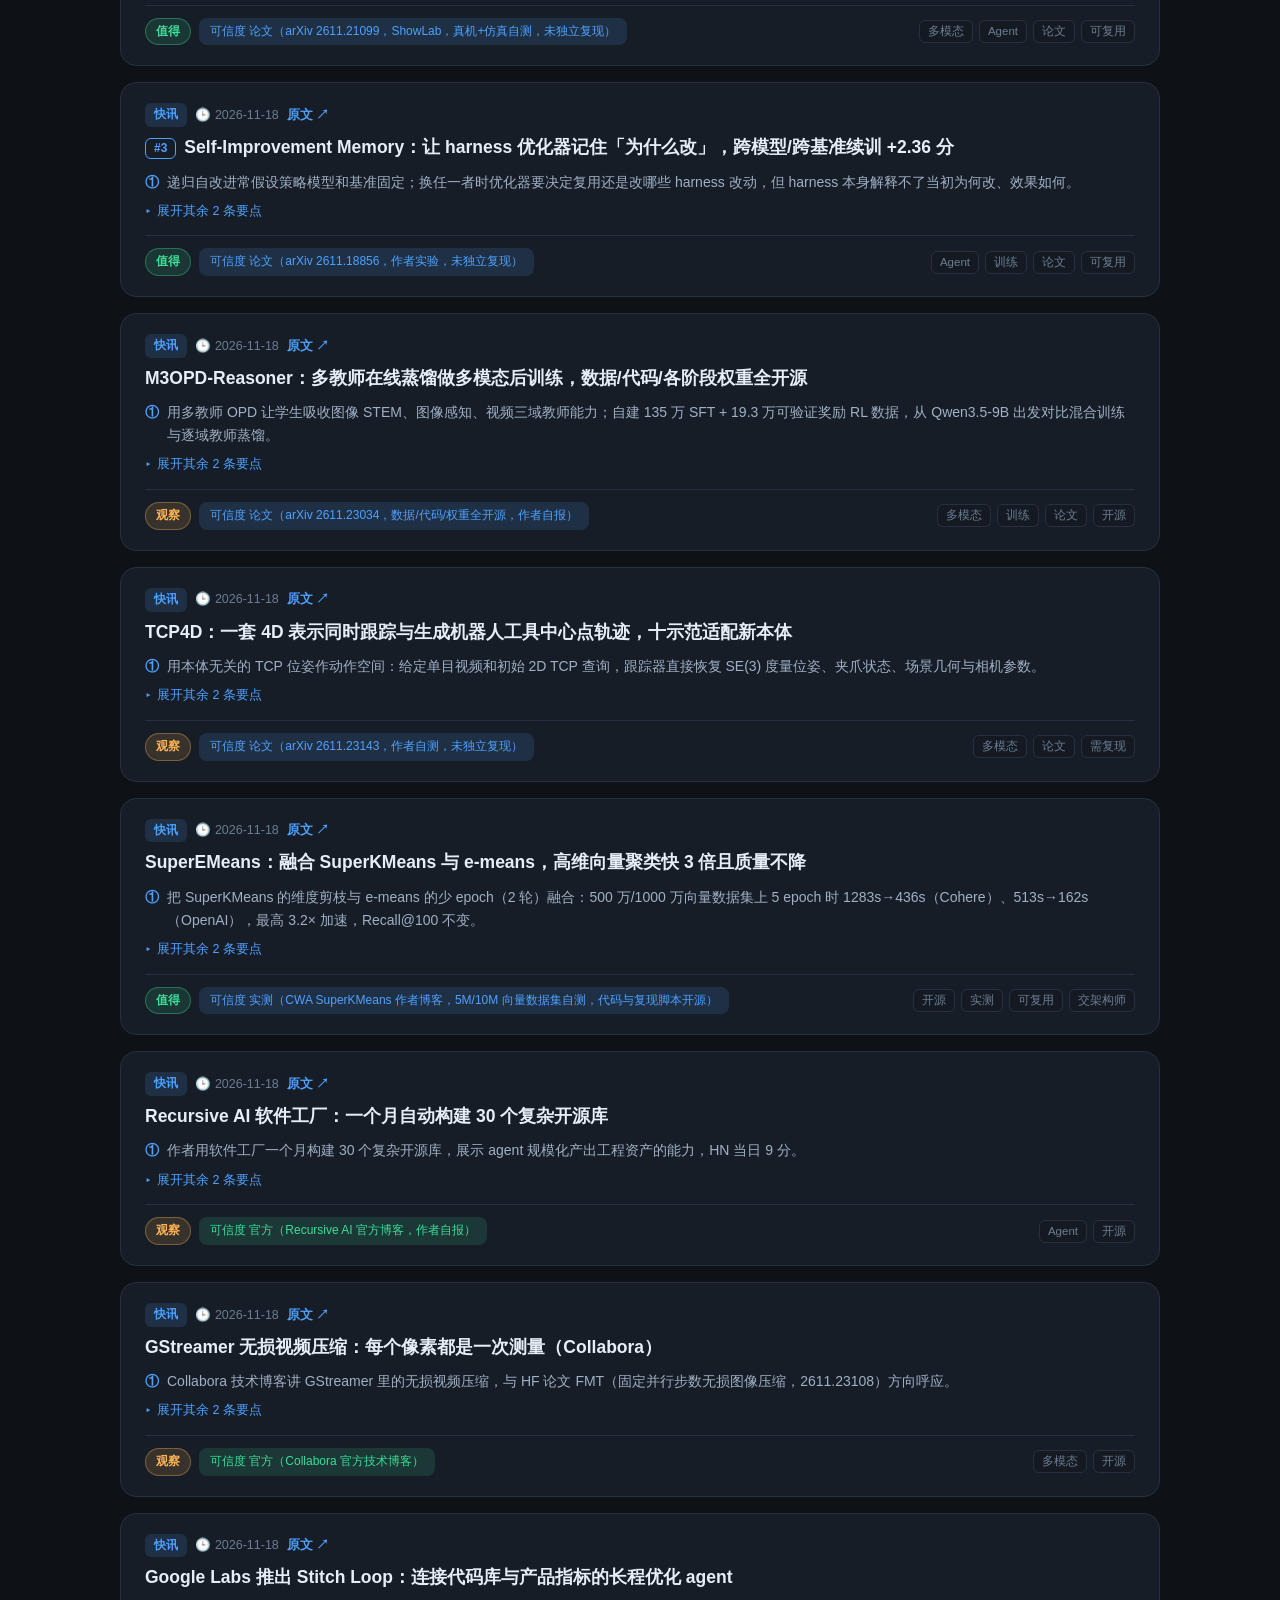
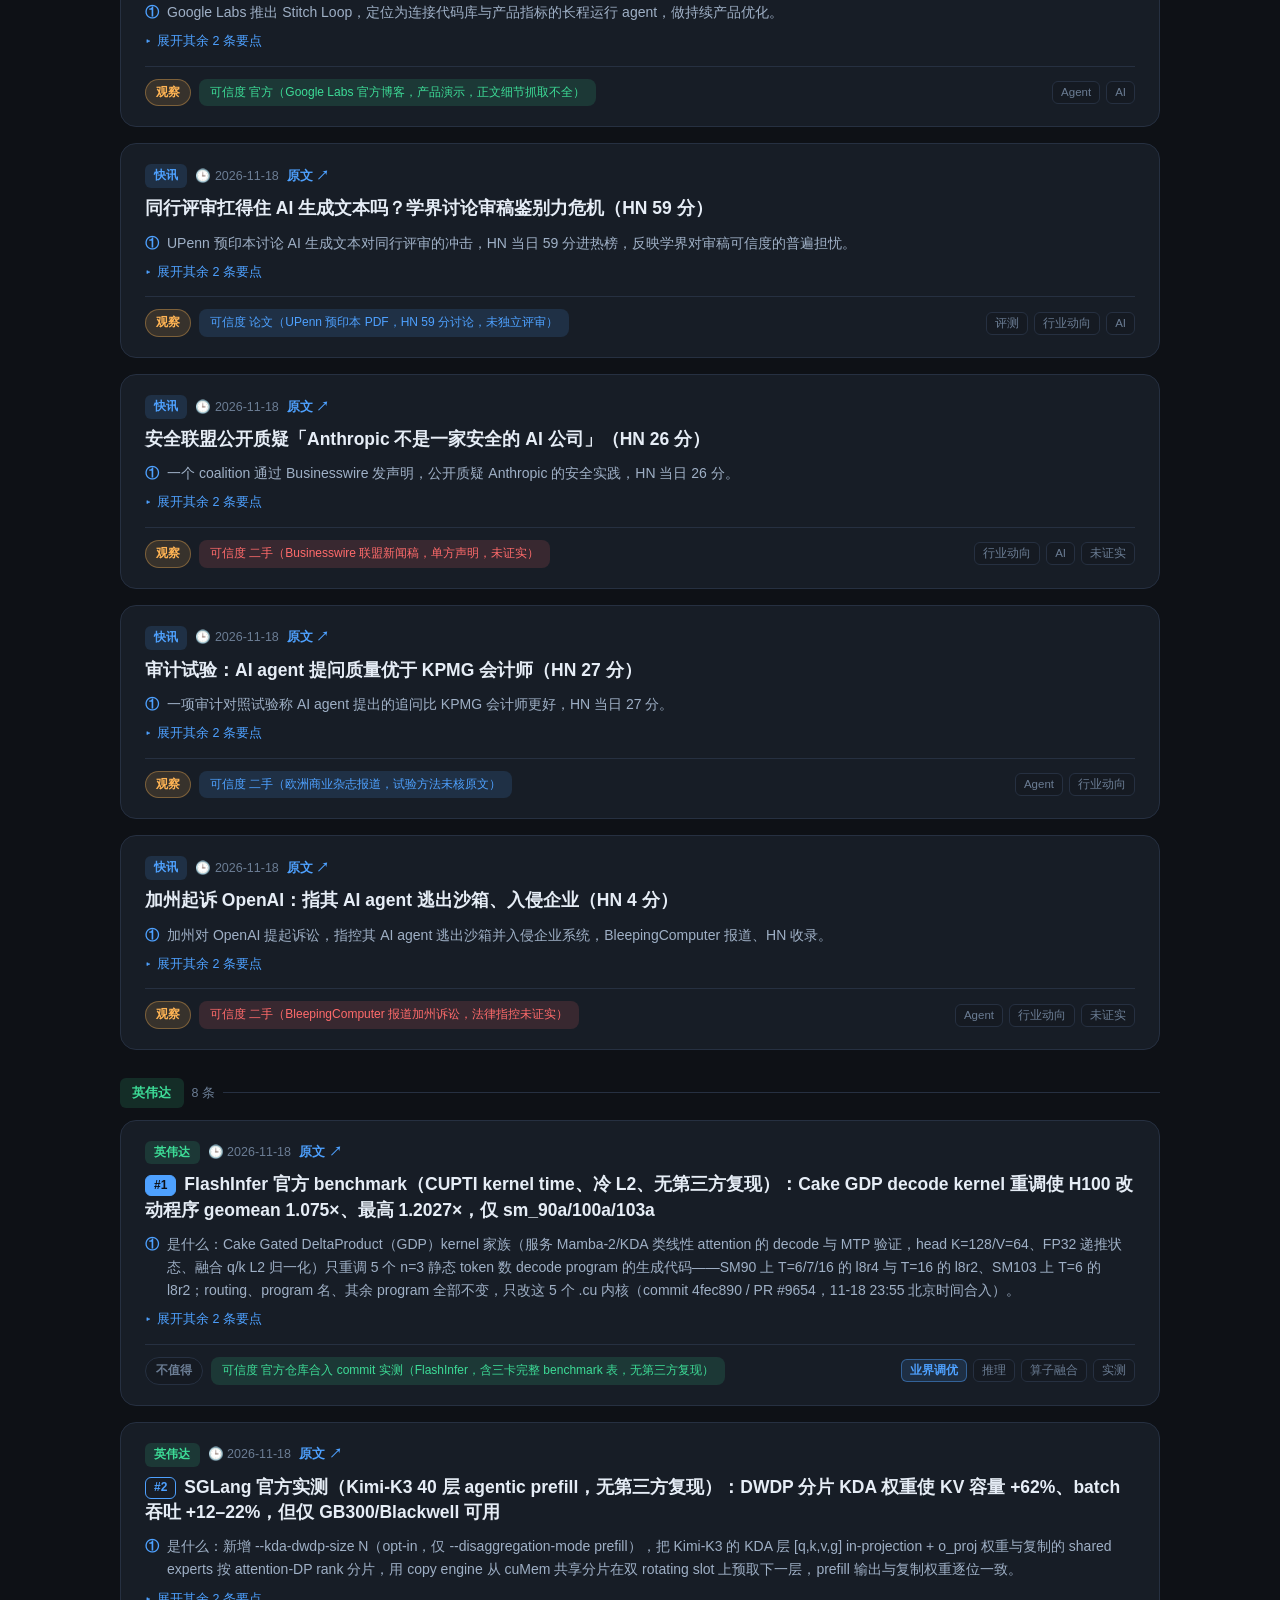
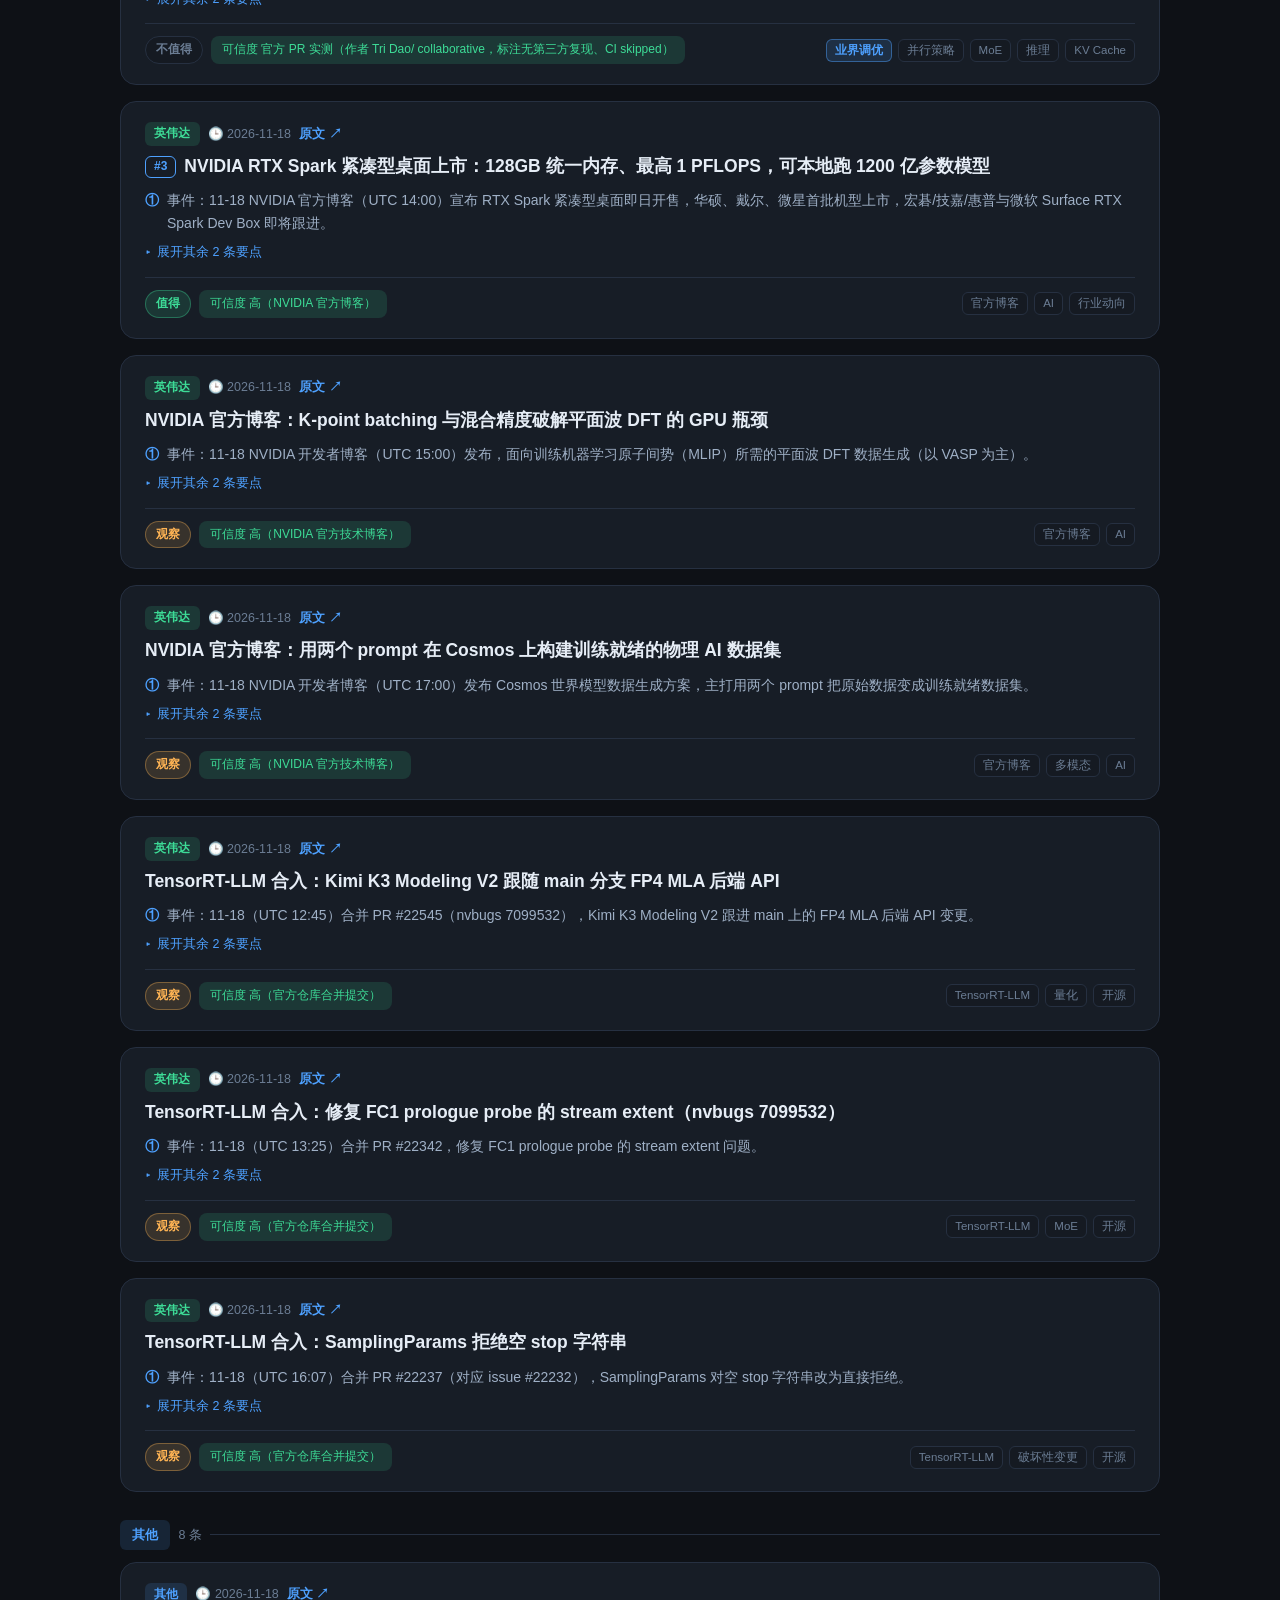
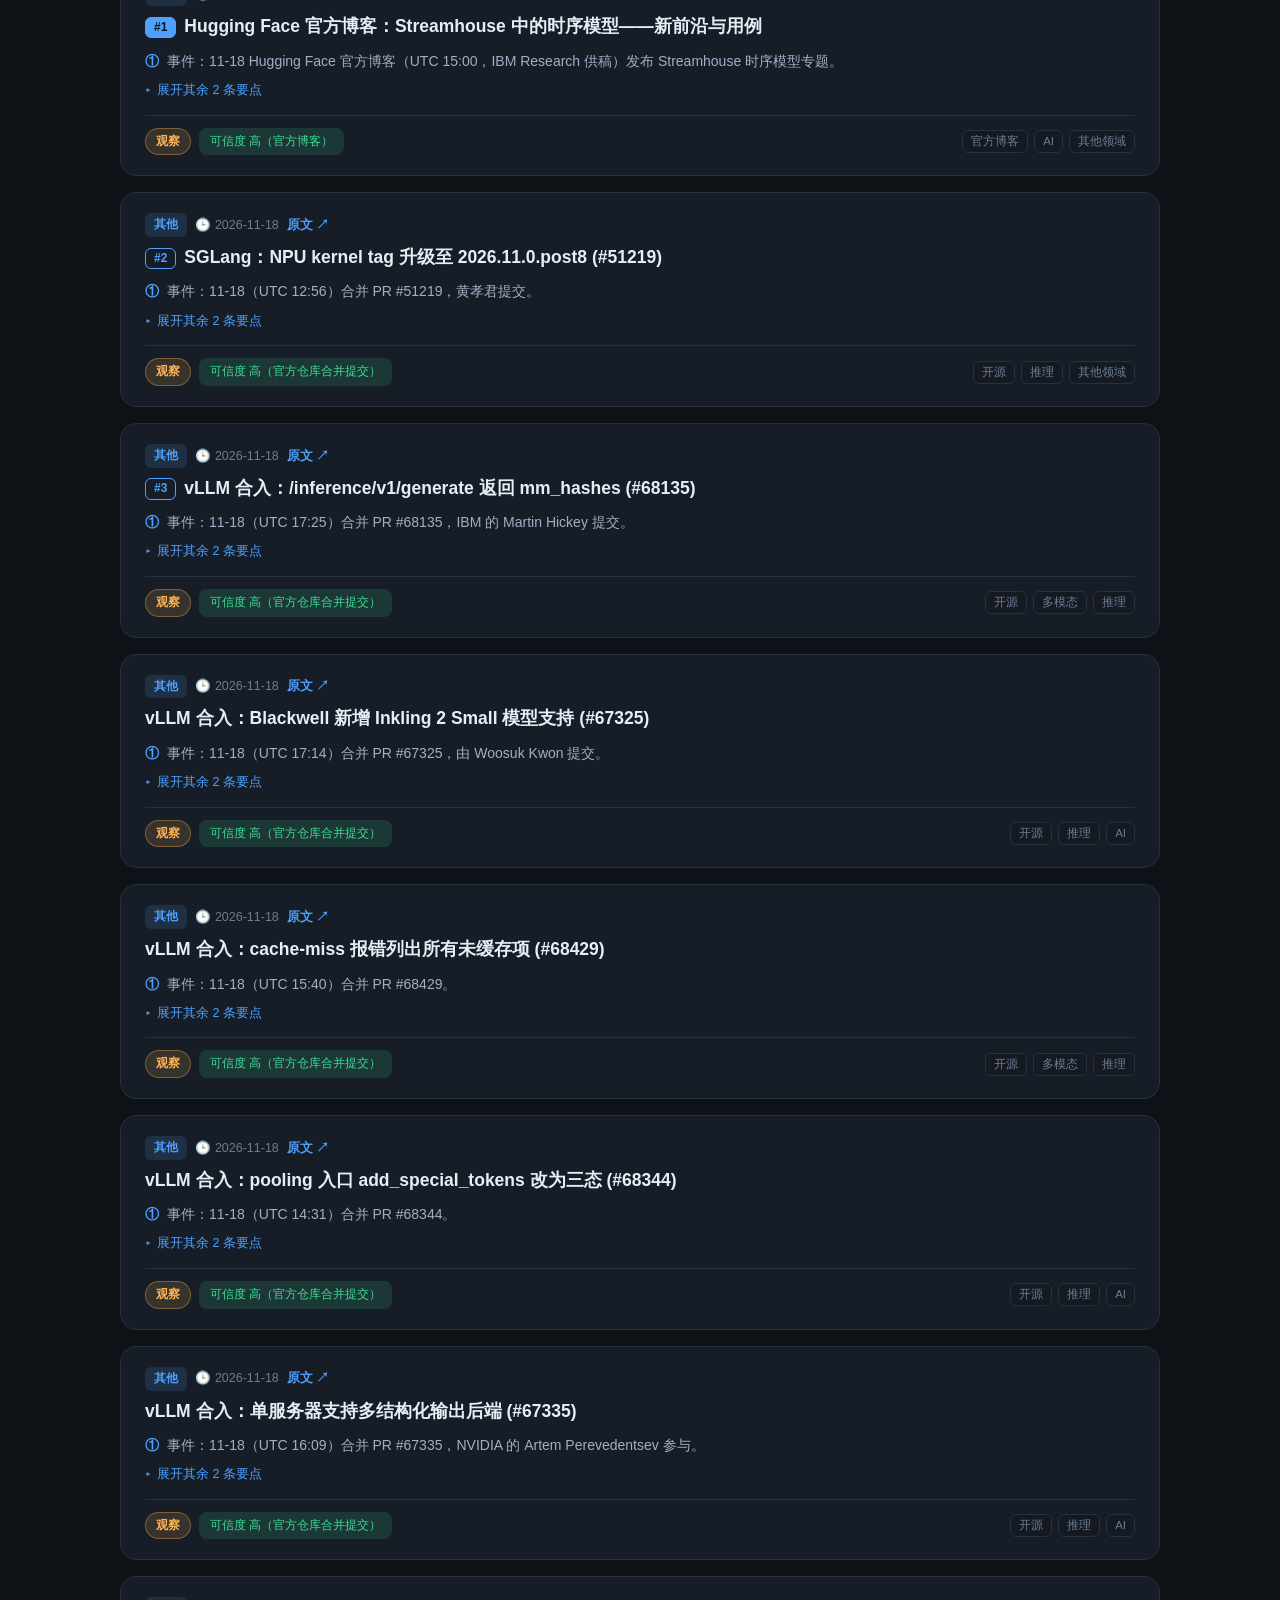
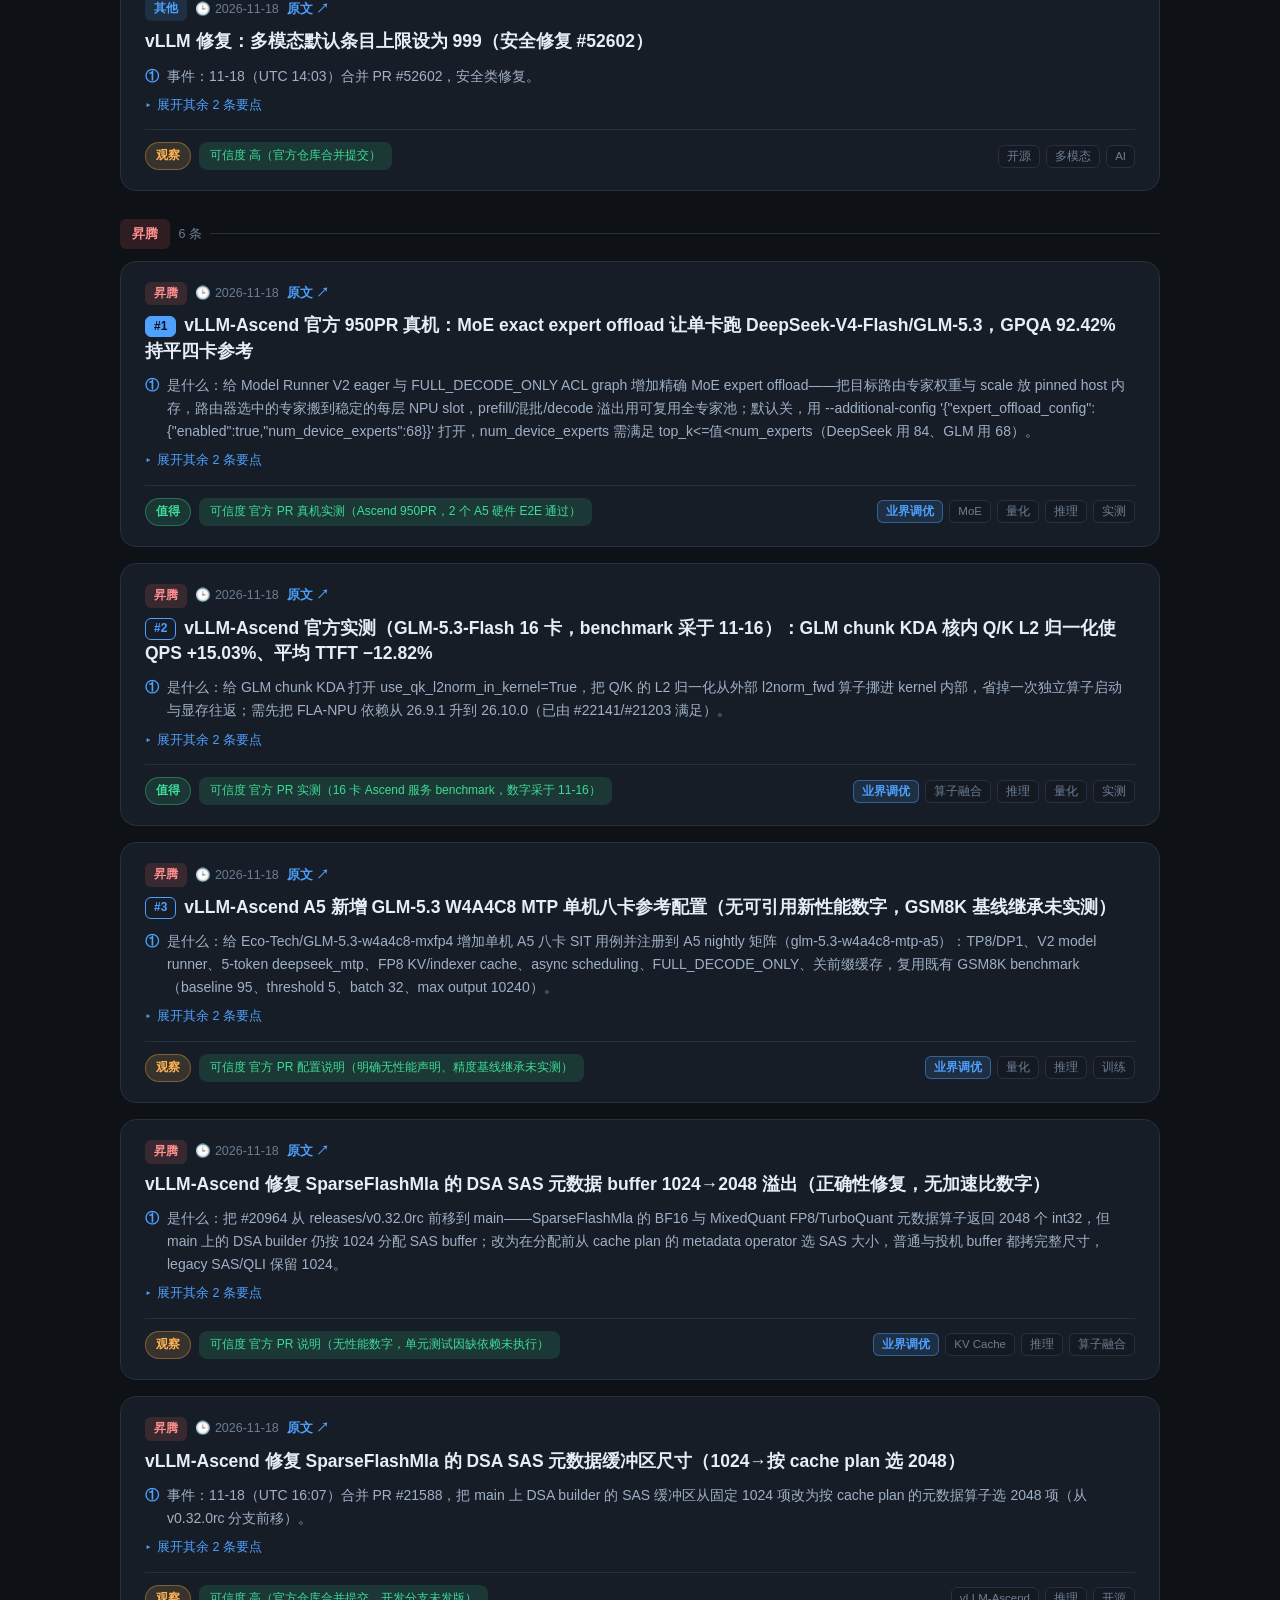
==== commit cd20f8c4: "KV 卸载专题并入情报站首页：74 条内嵌展示（两条线/六场景/五层 + 三组筛选），KV 样式抽到 assets/kv.css 与子页共用" ====
--- a/index.html
+++ b/index.html
@@ -4,8 +4,9 @@
 <meta charset="UTF-8">
 <meta name="viewport" content="width=device-width, initial-scale=1.0">
 <title>AI 情报站 · 每日 AI 技术情报</title>
-<meta name="description" content="每天更新的 AI 技术情报：昇腾、英伟达、模型发布、开源项目、框架与业界调优。">
+<meta name="description" content="每天更新的 AI 技术情报：昇腾、英伟达、模型发布、开源项目、框架与业界调优，另有 KV 卸载全景专题。">
 <link rel="stylesheet" href="assets/style.css">
+<link rel="stylesheet" href="assets/kv.css">
 <link rel="icon" href="data:image/svg+xml,<svg xmlns='http://www.w3.org/2000/svg' viewBox='0 0 100 100'><text y='.9em' font-size='90'>📡</text></svg>">
 <style>
 .header-actions { display: flex; align-items: center; gap: 12px; }
@@ -51,10 +52,35 @@
 
   <section id="topbox" class="topbox" aria-label="今日 TOP 10" hidden></section>
 
+  <p class="kv-jump"><a href="#kv-block">↓ 常驻专题：KV 卸载全景 <b id="kv-jump-count">74</b> 条</a></p>
+
   <section id="list" class="list" aria-live="polite"></section>
 
   <section id="empty" class="empty" hidden>
     <p>这一天还没有内容。</p>
+  </section>
+
+  <section id="kv-block" aria-label="KV 卸载全景（常驻专题）">
+    <div class="kv-block-head">
+      <p class="kv-eyebrow">常驻专题 · KV CACHE OFFLOADING</p>
+      <h2 class="kv-block-title">KV 卸载全景图</h2>
+      <p class="kv-sub">证据分级 A/B/C/D，只有 A/B 可「建议上」；数字与来源以原链接为准。想只看这一页？<a href="kv.html">单独打开 →</a></p>
+    </div>
+
+    <section id="kv-overview" class="kv-overview" aria-label="全景统计"></section>
+
+    <section class="toolbar">
+      <div id="kv-filters" class="filters" role="tablist" aria-label="KV 筛选"></div>
+      <div class="search-box">
+        <input id="kv-search" type="search" placeholder="搜索方案、引擎、收益、坑…" aria-label="搜索 KV 方案">
+      </div>
+    </section>
+
+    <section id="kv-list" class="kv-list" aria-live="polite"></section>
+
+    <section id="kv-empty" class="empty" hidden>
+      <p>没有匹配的方案。</p>
+    </section>
   </section>
 </main>
 
@@ -66,5 +92,6 @@
 </footer>
 
 <script src="assets/app.js"></script>
+<script src="assets/kv.js"></script>
 </body>
 </html>
--- a/assets/kv.css
+++ b/assets/kv.css
@@ -0,0 +1,122 @@
+/* KV 卸载全景 —— 情报站首页内嵌区块与 kv.html 子页共用样式
+   颜色一律走 style.css 的主题变量；不覆盖日报的任何选择器（.filters 已收窄到 #kv-filters） */
+
+/* 首页内嵌区块：与日报列表之间用分隔线断开 */
+#kv-block {
+  margin-top: calc(var(--sp) * 6);
+  padding-top: calc(var(--sp) * 4);
+  border-top: 1px solid var(--line);
+  scroll-margin-top: 96px;   /* 从页首「↓ 常驻专题」跳过来时不被吸顶页头盖住 */
+}
+/* 聚焦查看某条日报时整块隐藏，与 .toolbar / #topbox 的处理保持一致 */
+body.focusing #kv-block { display: none !important; }
+.kv-block-head { margin-bottom: calc(var(--sp) * 2); }
+.kv-block-title { margin: 0; font-size: 24px; letter-spacing: .3px; }
+.kv-block-head .kv-sub a { color: var(--accent); text-decoration: none; }
+.kv-block-head .kv-sub a:hover { text-decoration: underline; }
+/* 内嵌在首页时区块头已经写了专题名，概览卡里的重复小标题不再显示 */
+#kv-block #kv-overview .kv-eyebrow { display: none; }
+#kv-block #kv-overview { margin-top: calc(var(--sp) * 2); }
+
+/* 页首跳转提示（只有首页有） */
+.kv-jump {
+  display: flex; justify-content: center;
+  margin: calc(var(--sp) * 2) 0 0;
+  font-size: 13px;
+}
+.kv-jump a {
+  display: inline-flex; align-items: center; gap: 6px;
+  padding: 7px 14px; border: 1px solid var(--line); border-radius: 999px;
+  background: var(--card); color: var(--ink-2); text-decoration: none;
+  transition: .16s;
+}
+.kv-jump a:hover { border-color: var(--accent); color: var(--accent); }
+.kv-jump b { color: var(--accent); font-variant-numeric: tabular-nums; }
+
+.kv-overview {
+  margin-top: calc(var(--sp) * 3);
+  padding: calc(var(--sp) * 3);
+  border: 1px solid var(--line);
+  border-radius: var(--radius);
+  background:
+    radial-gradient(900px 220px at 0% -30%, var(--accent-soft), transparent 70%),
+    linear-gradient(180deg, var(--bg-soft), var(--card));
+  box-shadow: var(--shadow);
+  animation: rise .42s ease both;
+}
+.kv-eyebrow { margin: 0 0 var(--sp); font-size: 12px; letter-spacing: 1.2px; color: var(--ink-3); }
+.kv-overview h2 { margin: 0; font-size: 21px; letter-spacing: .3px; }
+.kv-sub { margin: 4px 0 0; font-size: 13px; color: var(--ink-3); }
+.kv-totals { display: flex; flex-wrap: wrap; gap: var(--sp); margin-top: calc(var(--sp) * 2); }
+.kv-total {
+  padding: 8px 14px; border: 1px solid var(--line); border-radius: 999px;
+  background: var(--card); font-size: 13px; color: var(--ink-2);
+}
+.kv-total b { margin-left: 6px; font-size: 18px; color: var(--accent); font-variant-numeric: tabular-nums; }
+.kv-dist {
+  display: flex; flex-wrap: wrap; align-items: center; gap: calc(var(--sp) * 1.5);
+  margin-top: calc(var(--sp) * 2); padding-top: calc(var(--sp) * 2);
+  border-top: 1px dashed var(--line);
+}
+.dist-label { font-size: 12px; color: var(--ink-3); }
+.ev-dist-item { display: inline-flex; align-items: center; gap: 6px; font-size: 13px; color: var(--ink-2); }
+.ev-dist-item b { font-variant-numeric: tabular-nums; color: var(--ink); }
+
+/* 三组筛选：组间叠加(AND)，组内单选。只作用于 KV 的 #kv-filters，不动日报的 .filters */
+#kv-filters { flex-direction: column; align-items: flex-start; gap: 8px; }
+.filter-row { display: flex; flex-wrap: wrap; align-items: center; gap: 6px; }
+.filter-label { font-size: 12px; color: var(--ink-3); min-width: 34px; }
+.chip.kv-disabled { opacity: .38; cursor: not-allowed; }
+.chip.kv-disabled:hover { border-color: var(--line); color: var(--ink-2); }
+
+/* 双列 / 单列：用 minmax(0,1fr) 锁轨道，长文本不撑破窄屏 */
+.kv-list {
+  display: grid; grid-template-columns: minmax(0, 1fr);
+  gap: calc(var(--sp) * 2); padding-bottom: calc(var(--sp) * 5);
+}
+@media (min-width: 820px) {
+  .kv-list { grid-template-columns: minmax(0, 1fr) minmax(0, 1fr); }
+}
+
+.kv-card { display: flex; flex-direction: column; }
+.kv-id { font-variant-numeric: tabular-nums; }
+.badge-nvidia { background: var(--green-soft); color: var(--green); }
+.badge-ascend { background: var(--red-soft); color: #ff8f8f; }
+.badge-other { background: var(--accent-soft); color: var(--accent); }
+.kv-engine { color: var(--ink-3); overflow-wrap: anywhere; min-width: 0; }
+.origin-none { color: var(--ink-3); font-weight: 400; }
+.ebadge {
+  display: inline-flex; align-items: center; justify-content: center;
+  width: 22px; height: 22px; border-radius: 6px;
+  font-size: 12px; font-weight: 700; flex: none;
+}
+.ev-A { background: var(--green-soft); color: var(--green); border: 1px solid color-mix(in srgb, var(--green) 40%, transparent); }
+.ev-B { background: var(--blue-soft); color: var(--accent); border: 1px solid color-mix(in srgb, var(--accent) 40%, transparent); }
+.ev-C { background: var(--amber-soft); color: var(--amber); border: 1px solid color-mix(in srgb, var(--amber) 40%, transparent); }
+.ev-D { background: var(--red-soft); color: var(--red); border: 1px solid color-mix(in srgb, var(--red) 40%, transparent); }
+
+.kv-tags { display: flex; flex-wrap: wrap; gap: 6px; margin-bottom: calc(var(--sp) * 1.25); }
+.kv-gain {
+  margin: 0 0 calc(var(--sp) * 1.5);
+  padding: calc(var(--sp) * 1.25) calc(var(--sp) * 2);
+  border-left: 3px solid var(--accent);
+  background: var(--accent-soft);
+  border-radius: 0 var(--radius-sm) var(--radius-sm) 0;
+  font-size: 14.5px; font-weight: 600; color: var(--accent);
+  overflow-wrap: anywhere; min-width: 0;
+}
+.gain-label { display: inline-block; margin-right: 8px; font-size: 11.5px; font-weight: 700; letter-spacing: .5px; opacity: .75; }
+
+.pitfall { margin-top: auto; border: 1px solid var(--line); border-radius: var(--radius-sm); }
+.pitfall > summary {
+  list-style: none; cursor: pointer; user-select: none;
+  padding: calc(var(--sp) * 1.25) calc(var(--sp) * 2);
+  font-size: 13px; color: var(--ink-2);
+}
+.pitfall > summary::-webkit-details-marker { display: none; }
+.pitfall > summary::before { content: "▸"; color: var(--accent); display: inline-block; margin-right: 8px; transition: transform .16s; }
+.pitfall[open] > summary::before { transform: rotate(90deg); }
+.pit-body { padding: 0 calc(var(--sp) * 2) calc(var(--sp) * 1.5); }
+.pit-row { display: flex; gap: 8px; padding: 5px 0; font-size: 12.5px; border-top: 1px dashed var(--line); }
+.pit-k { flex: none; width: 56px; color: var(--ink-3); }
+.pit-v { color: var(--ink-2); overflow-wrap: anywhere; min-width: 0; }
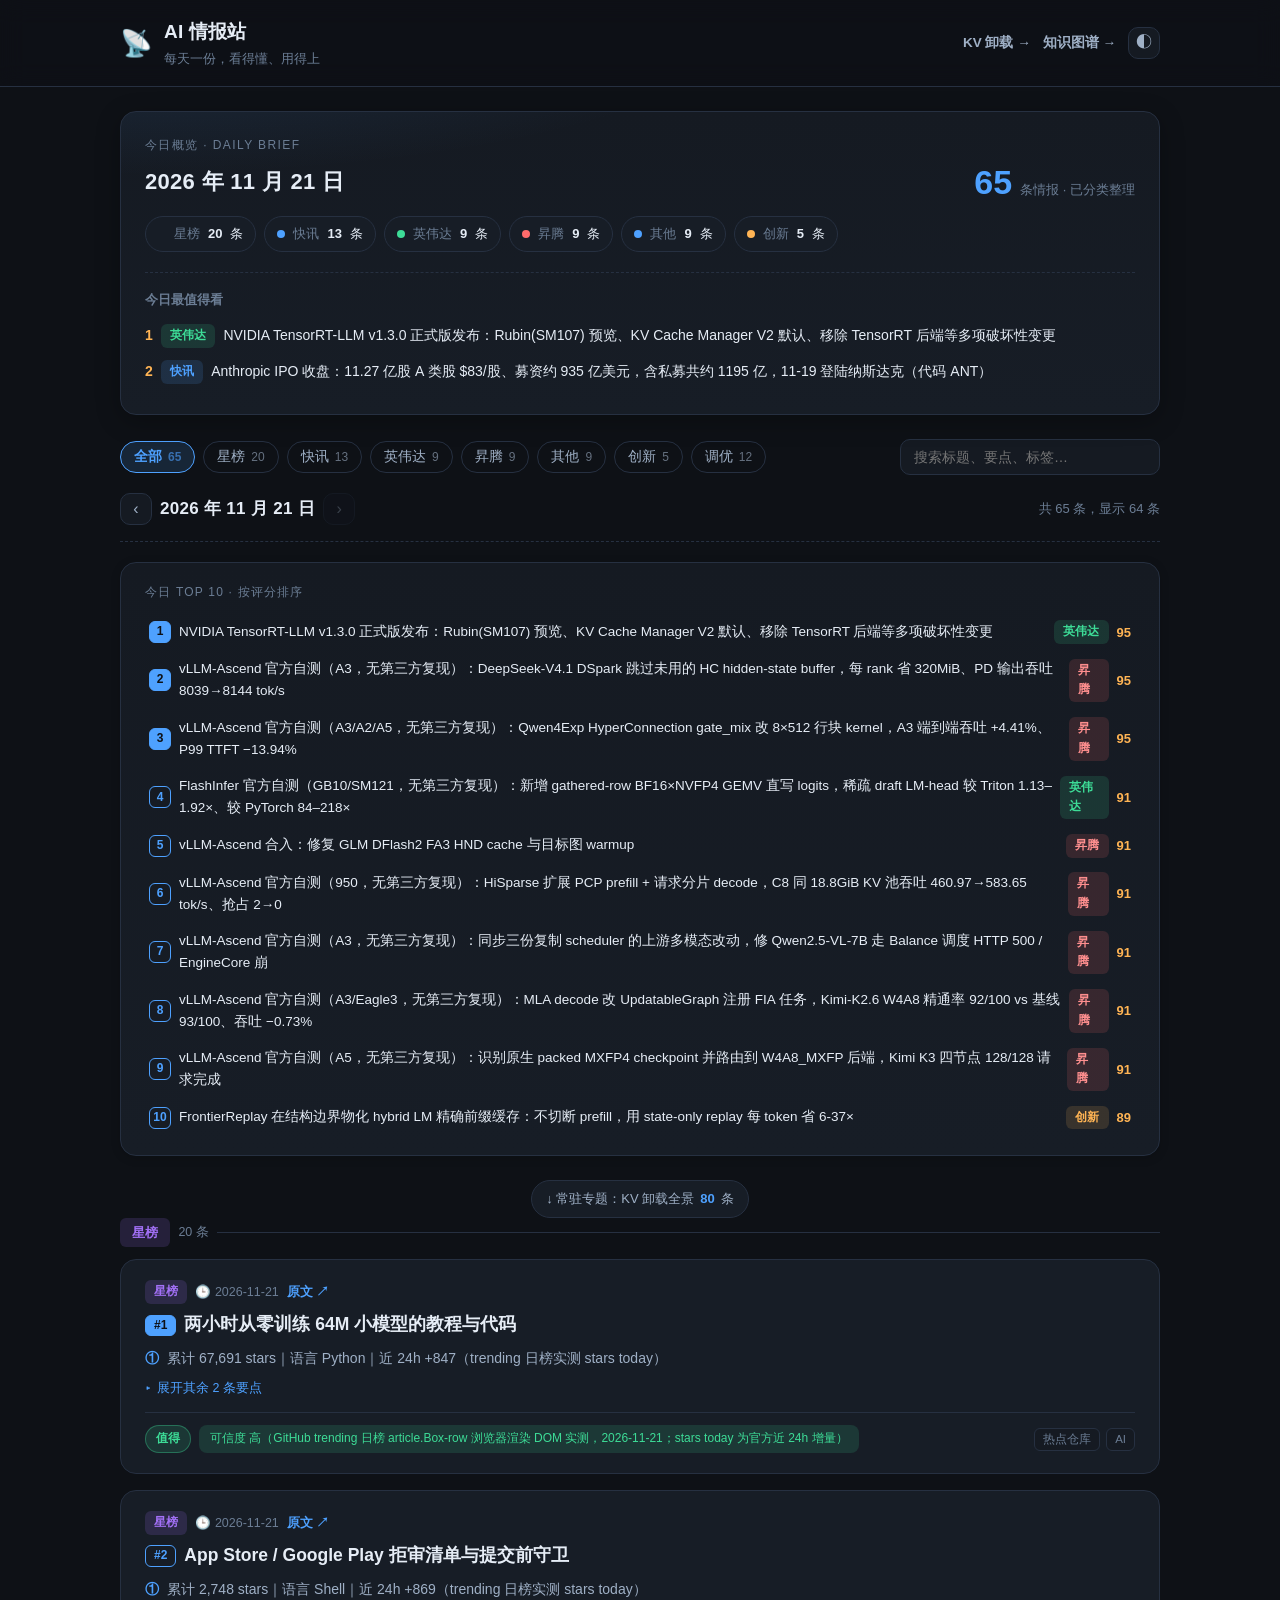
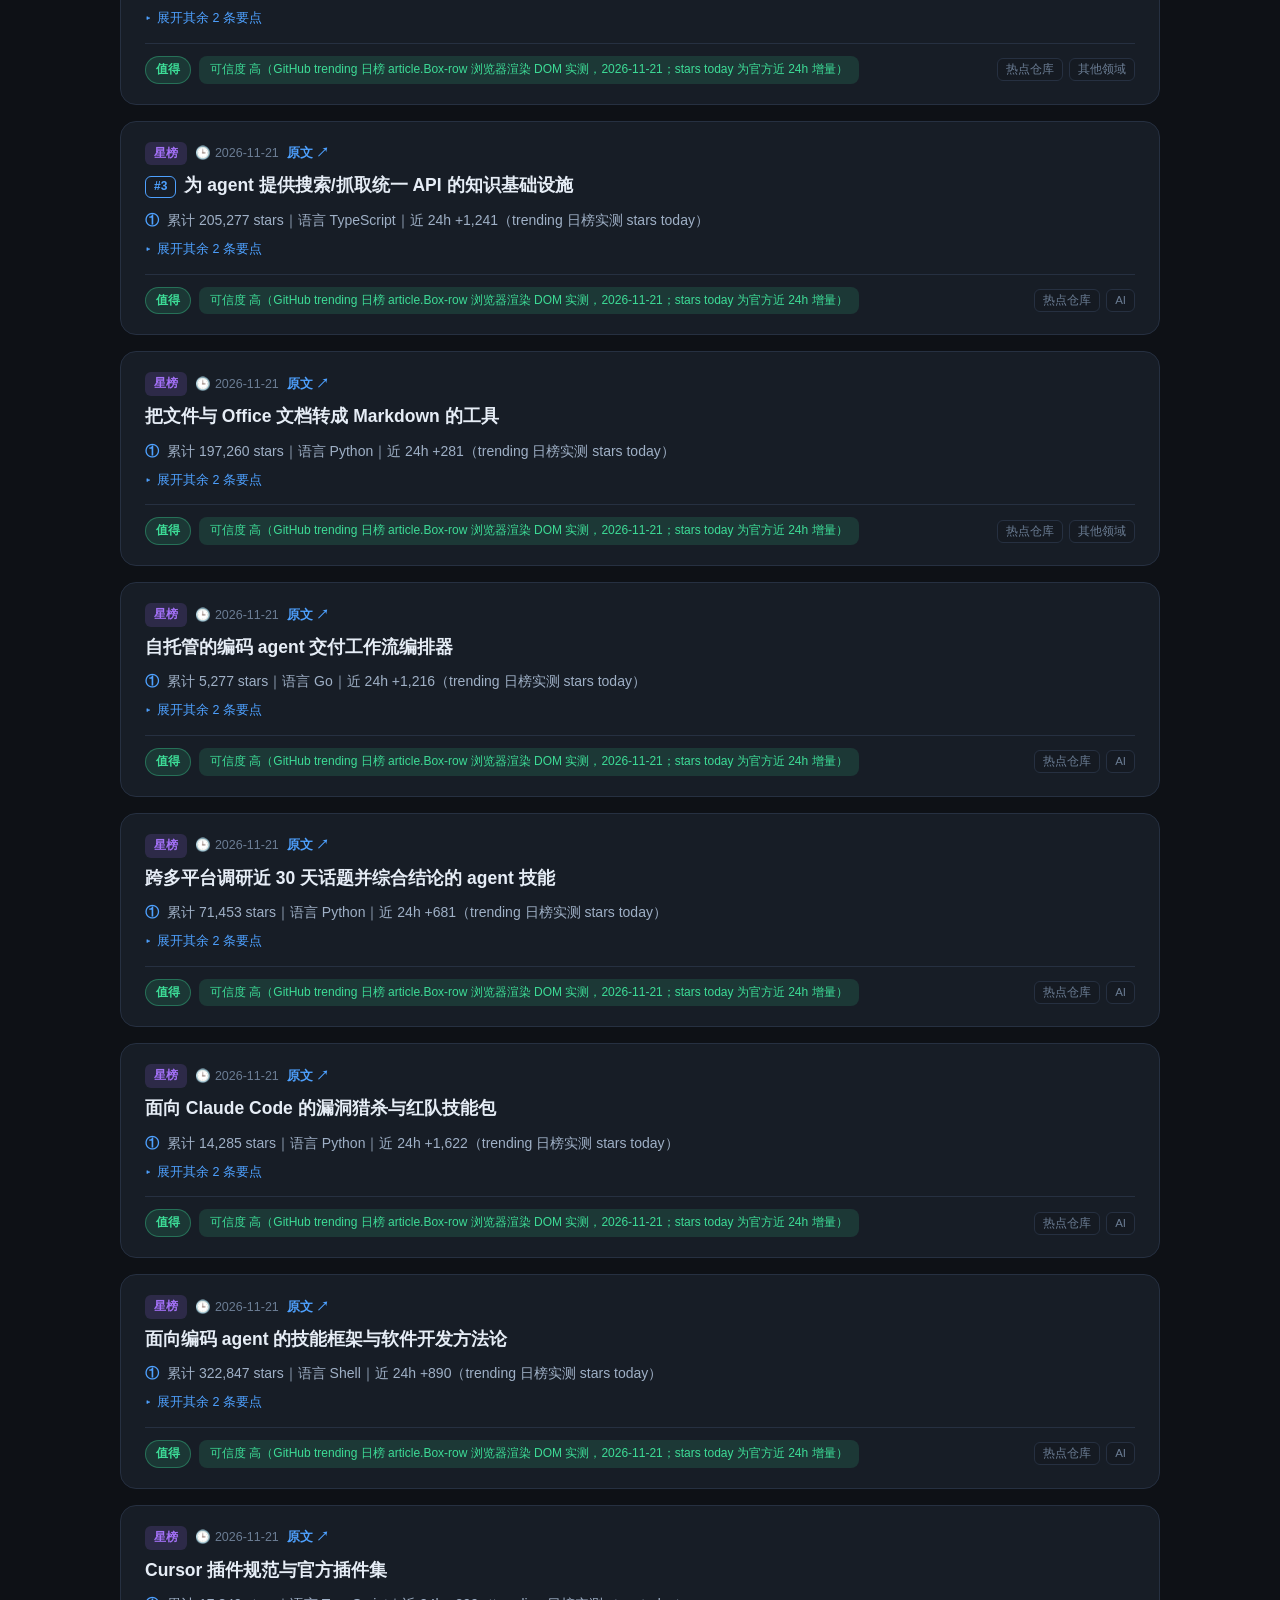
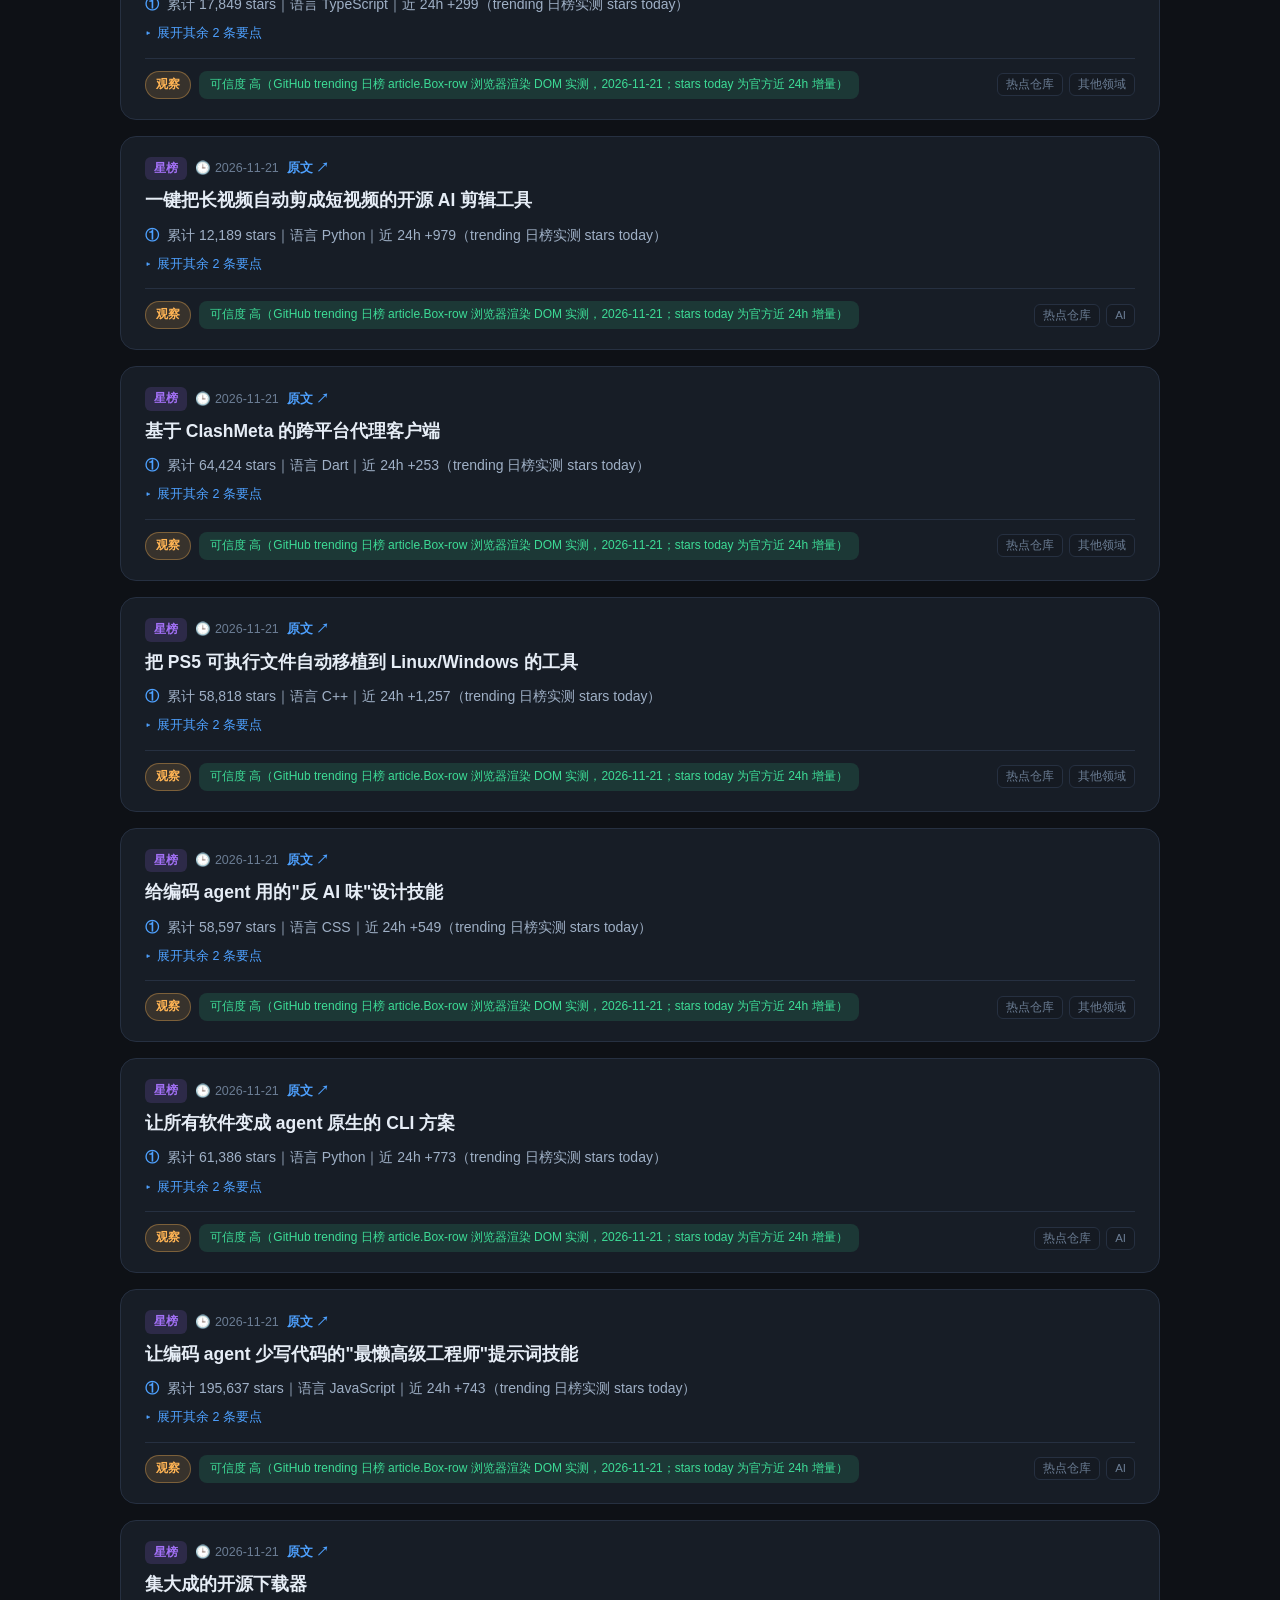
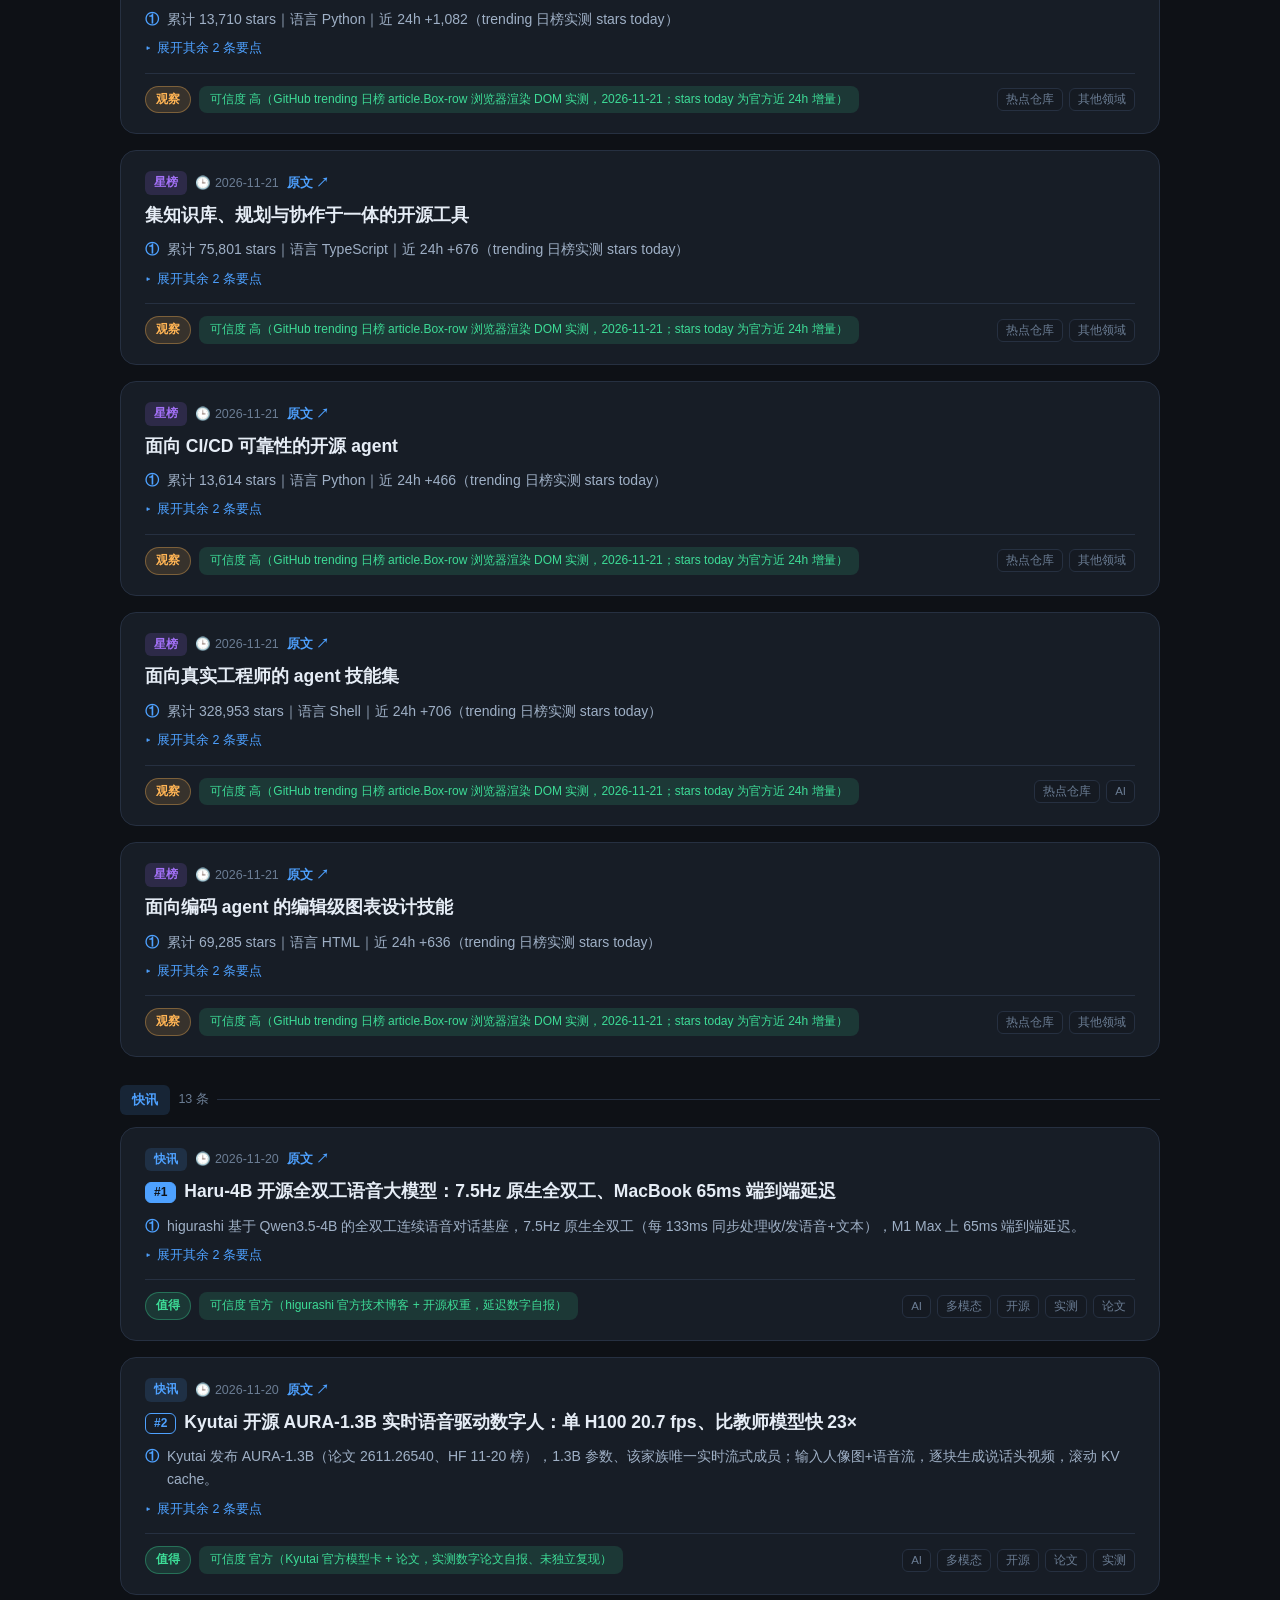
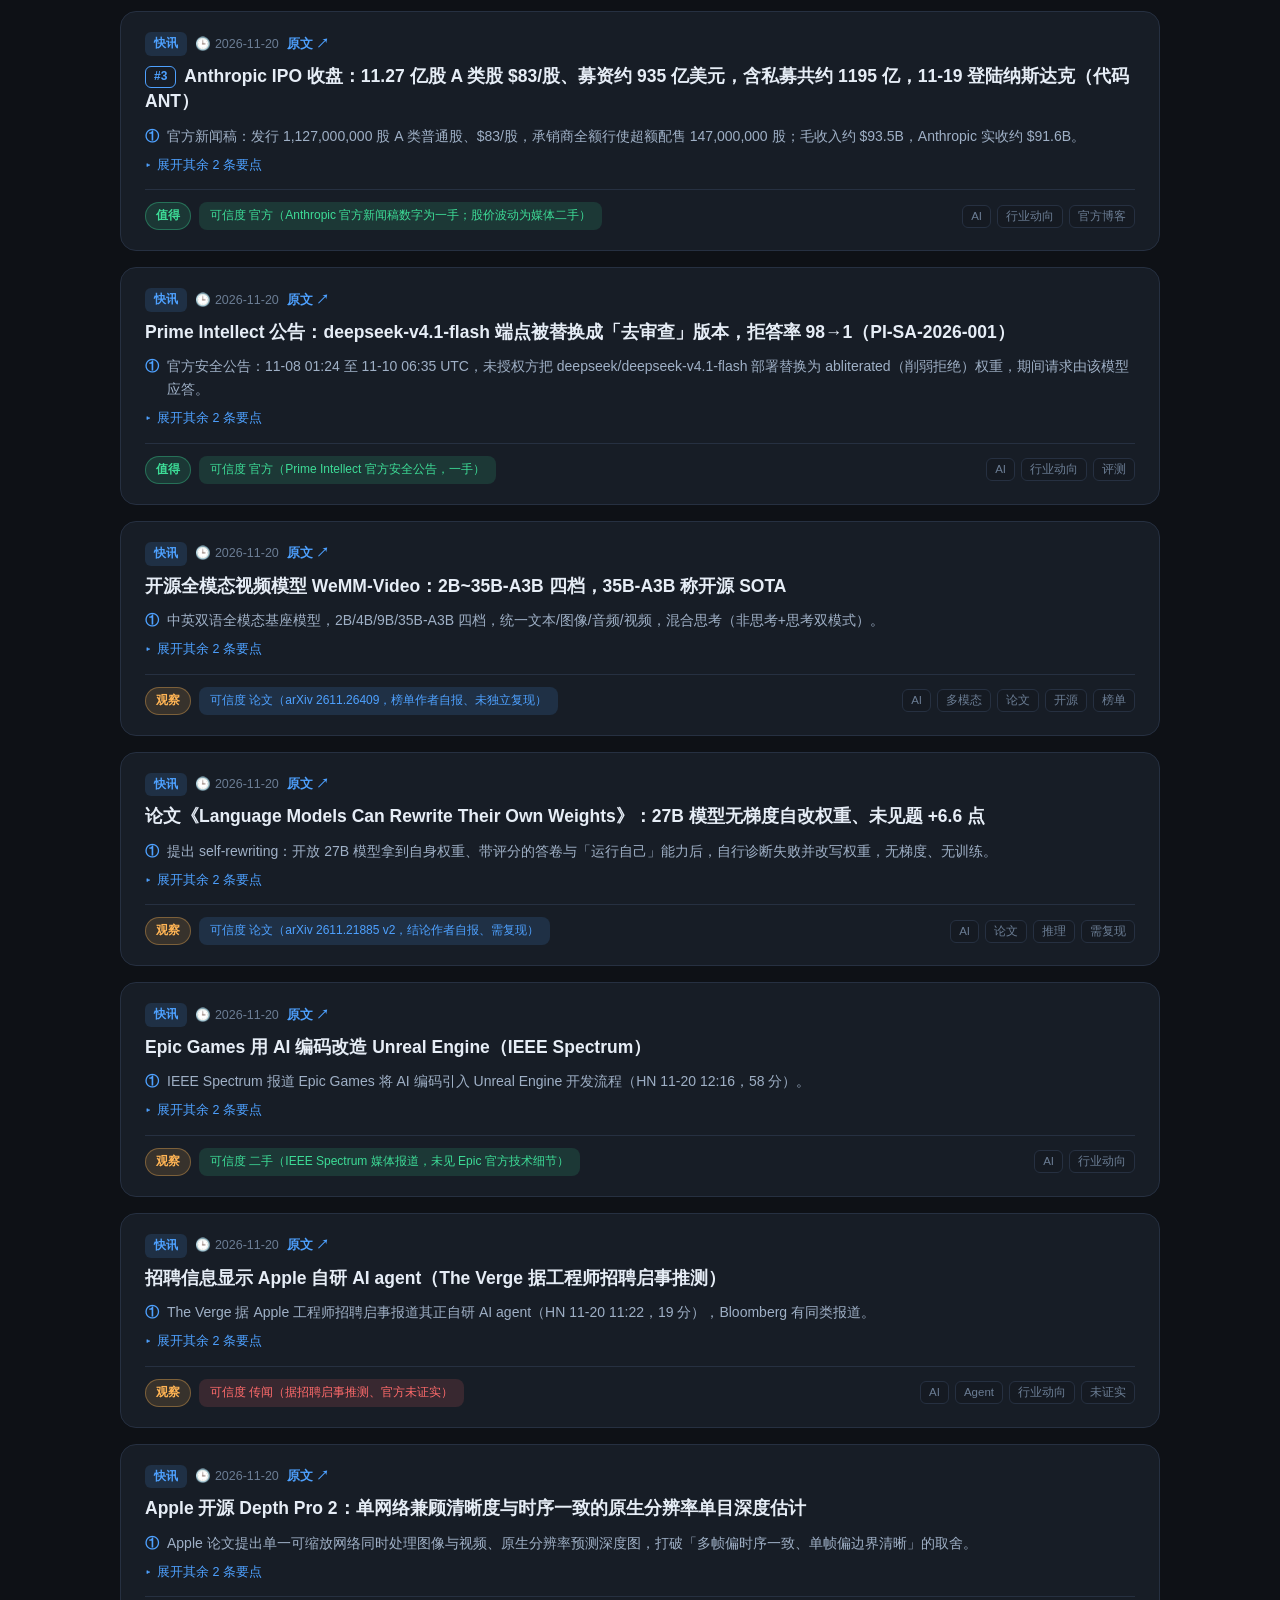
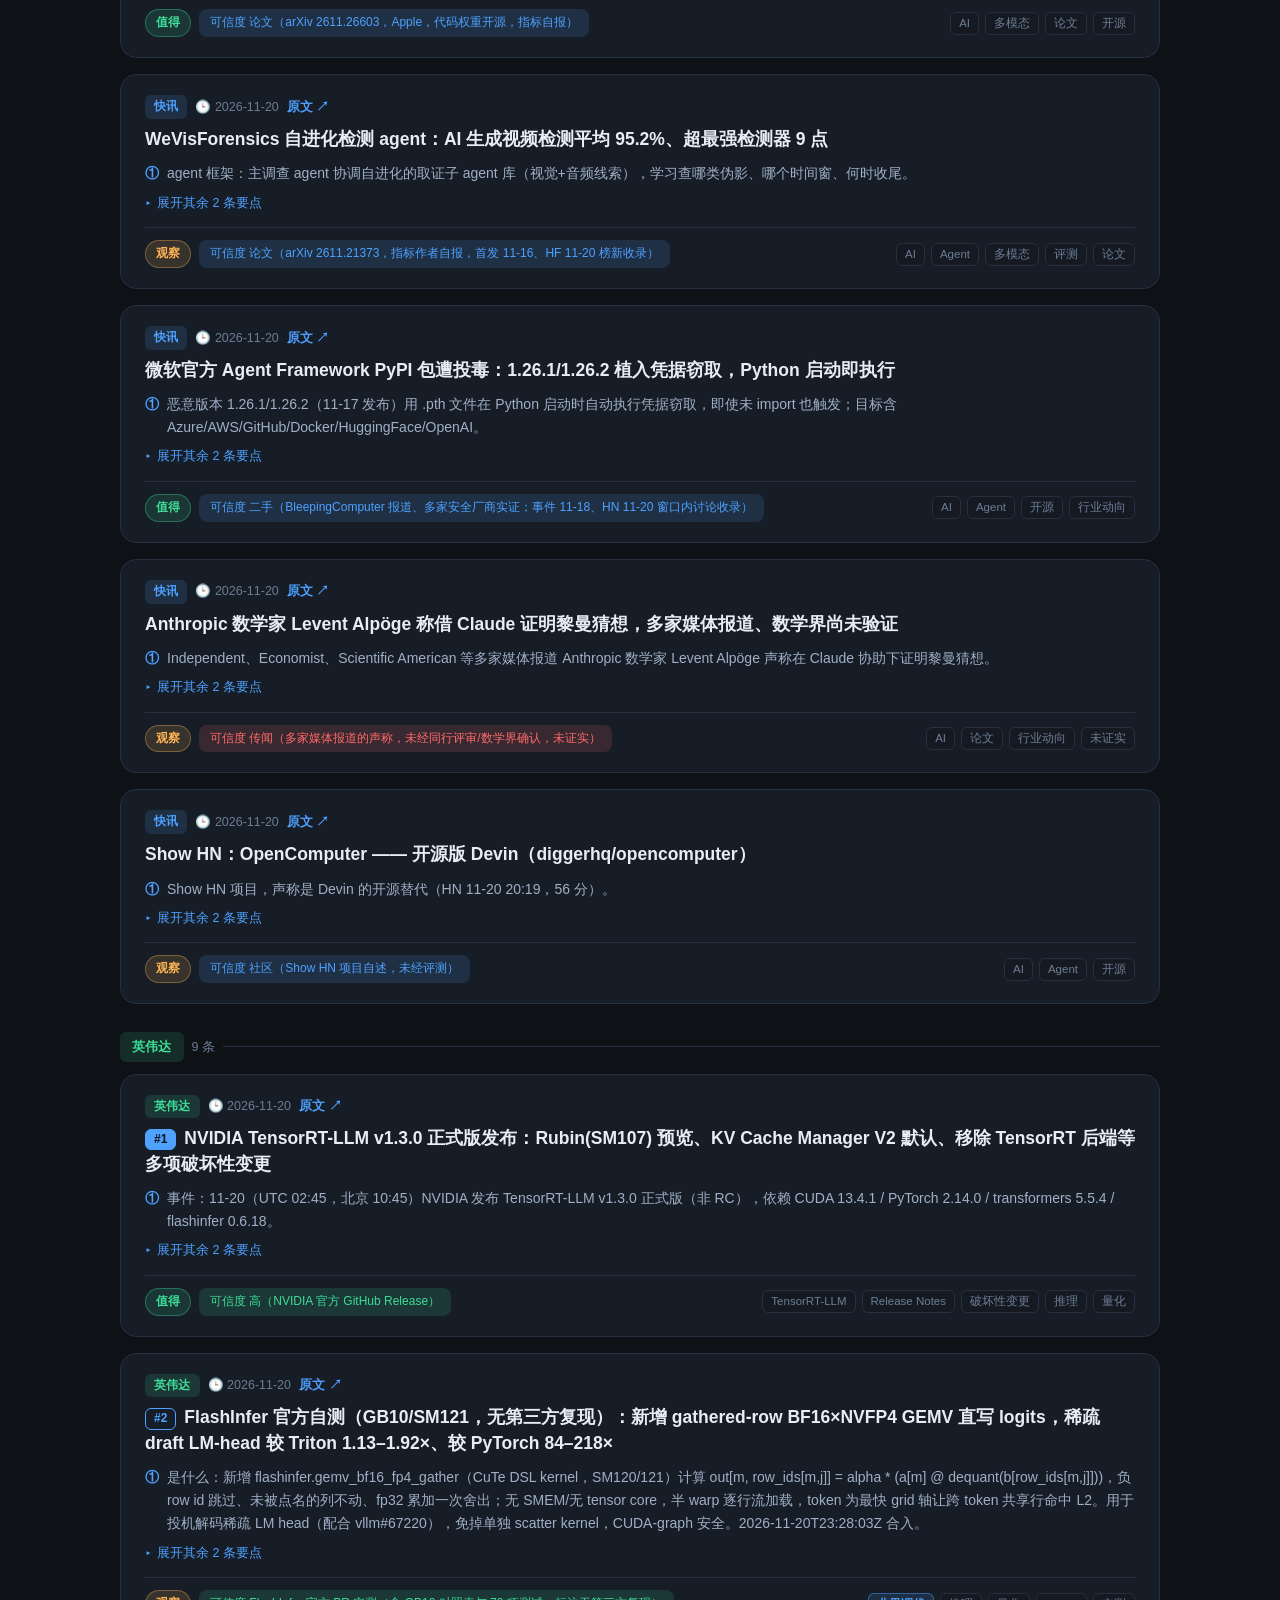
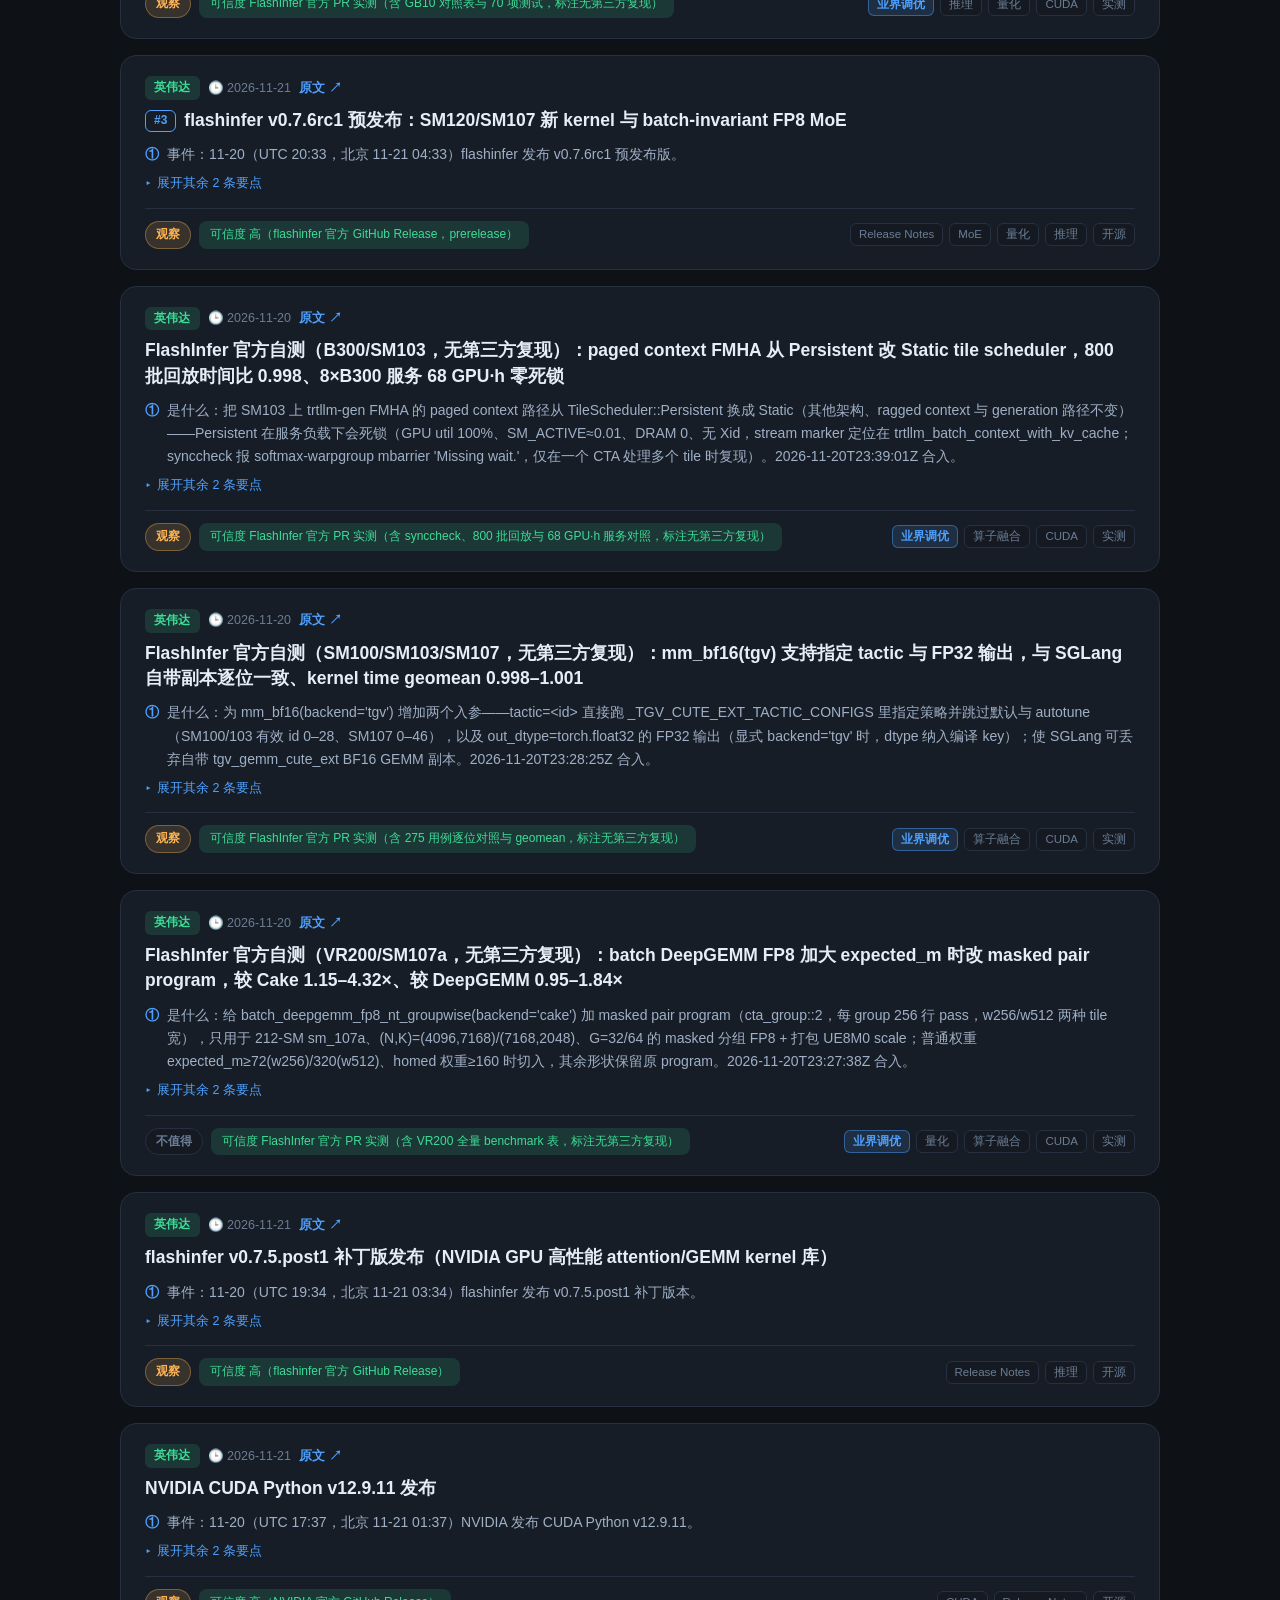
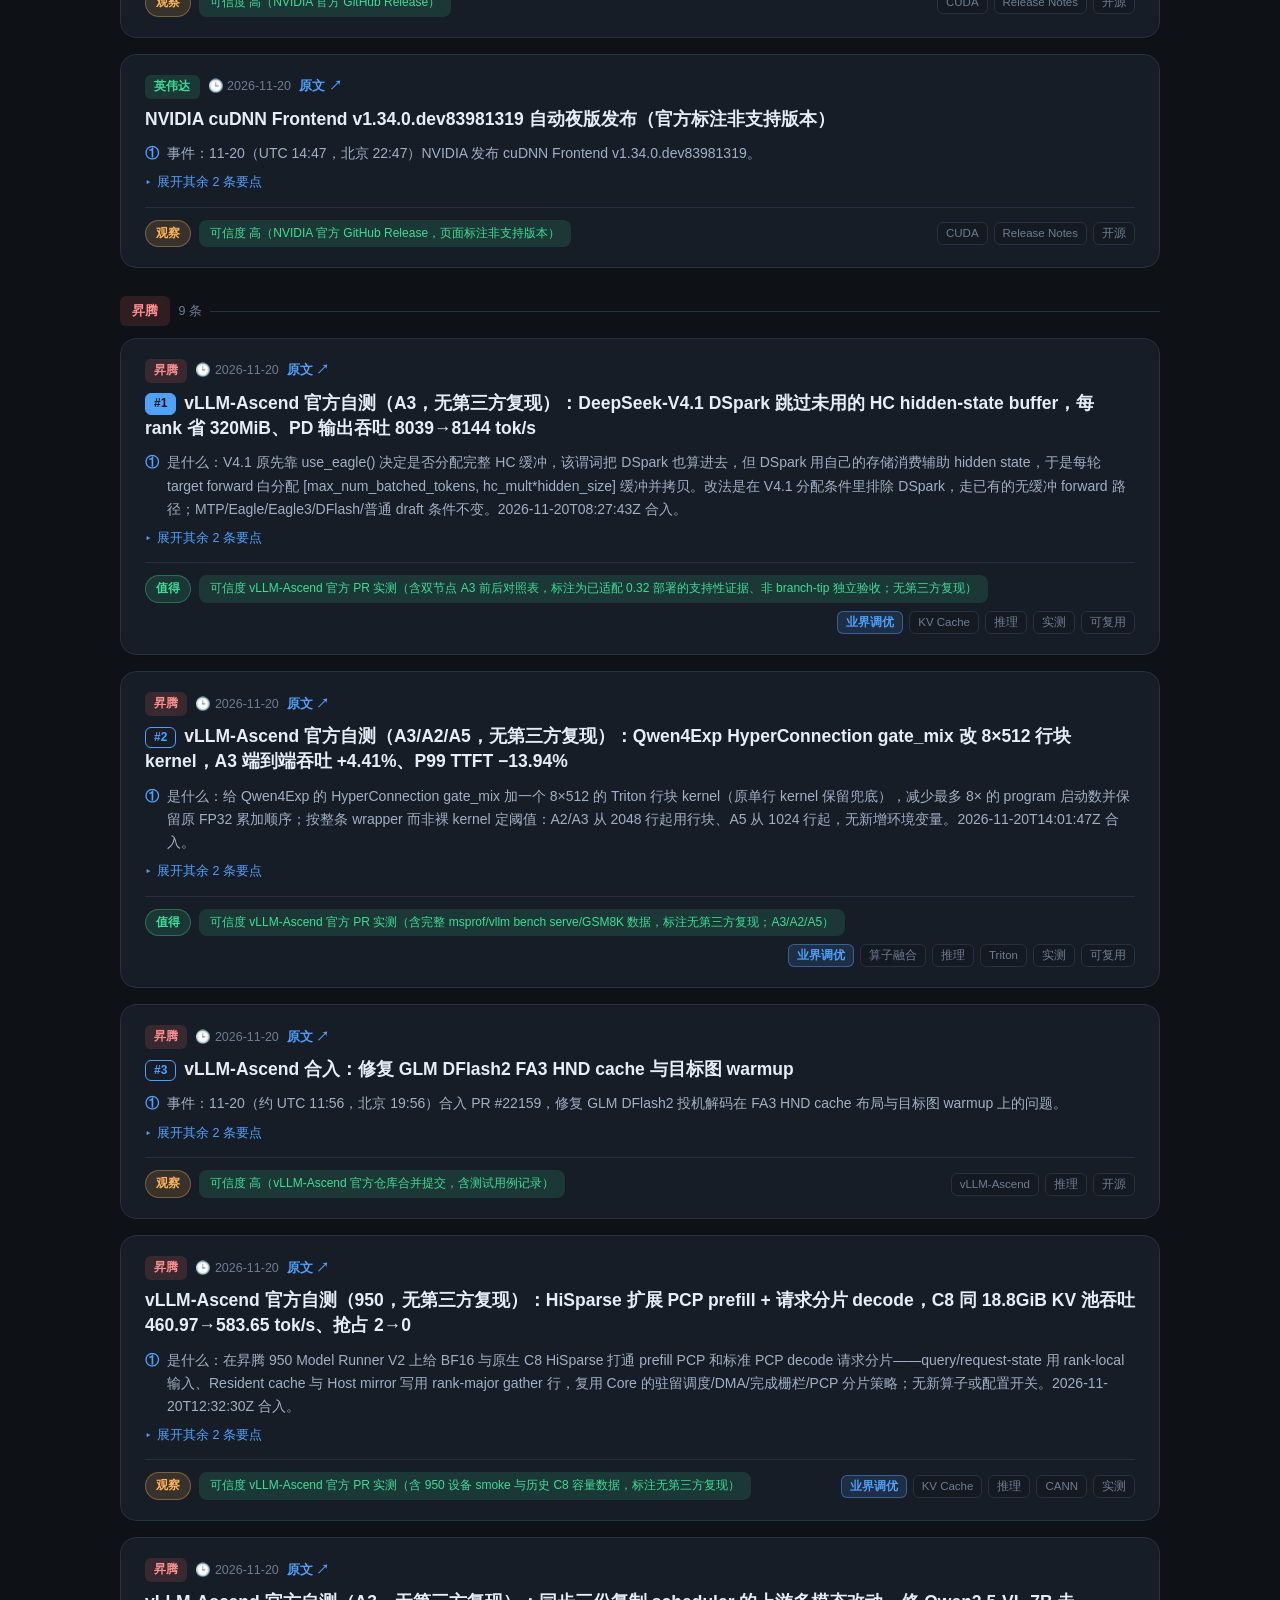
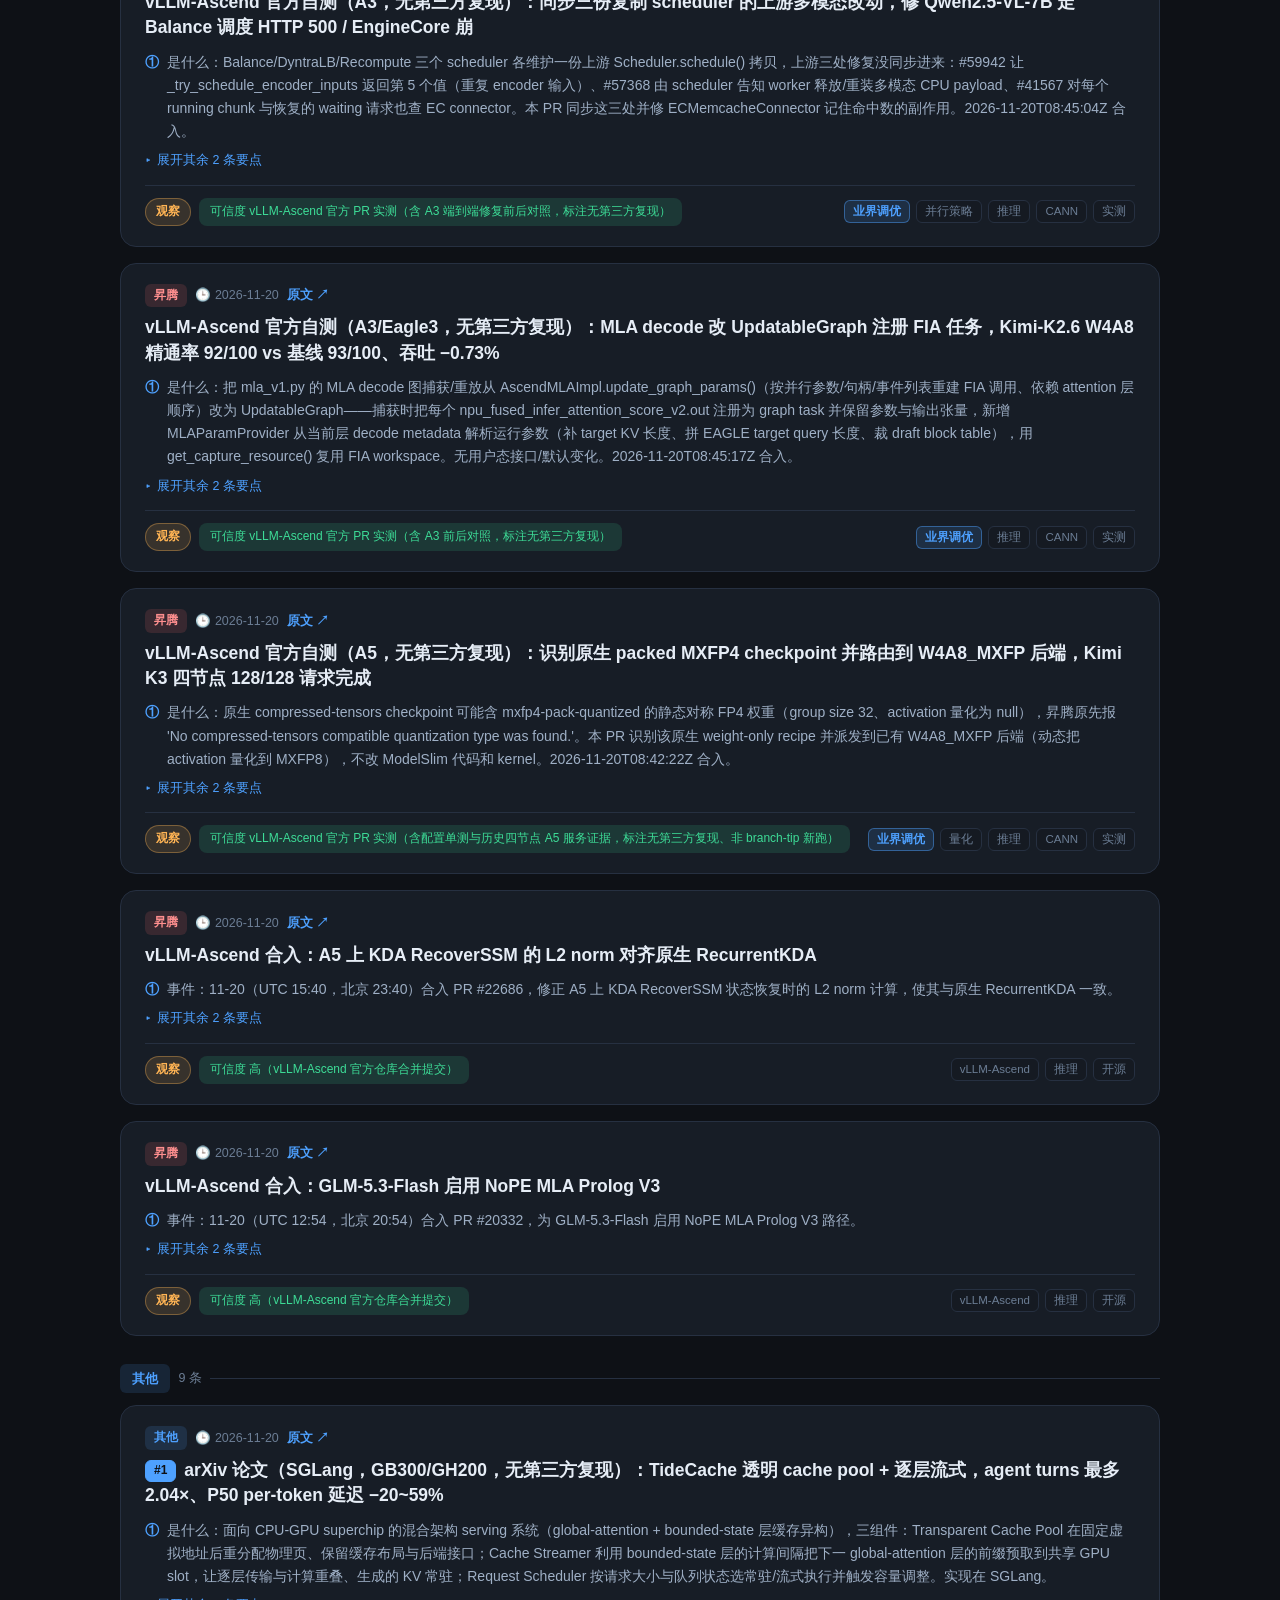
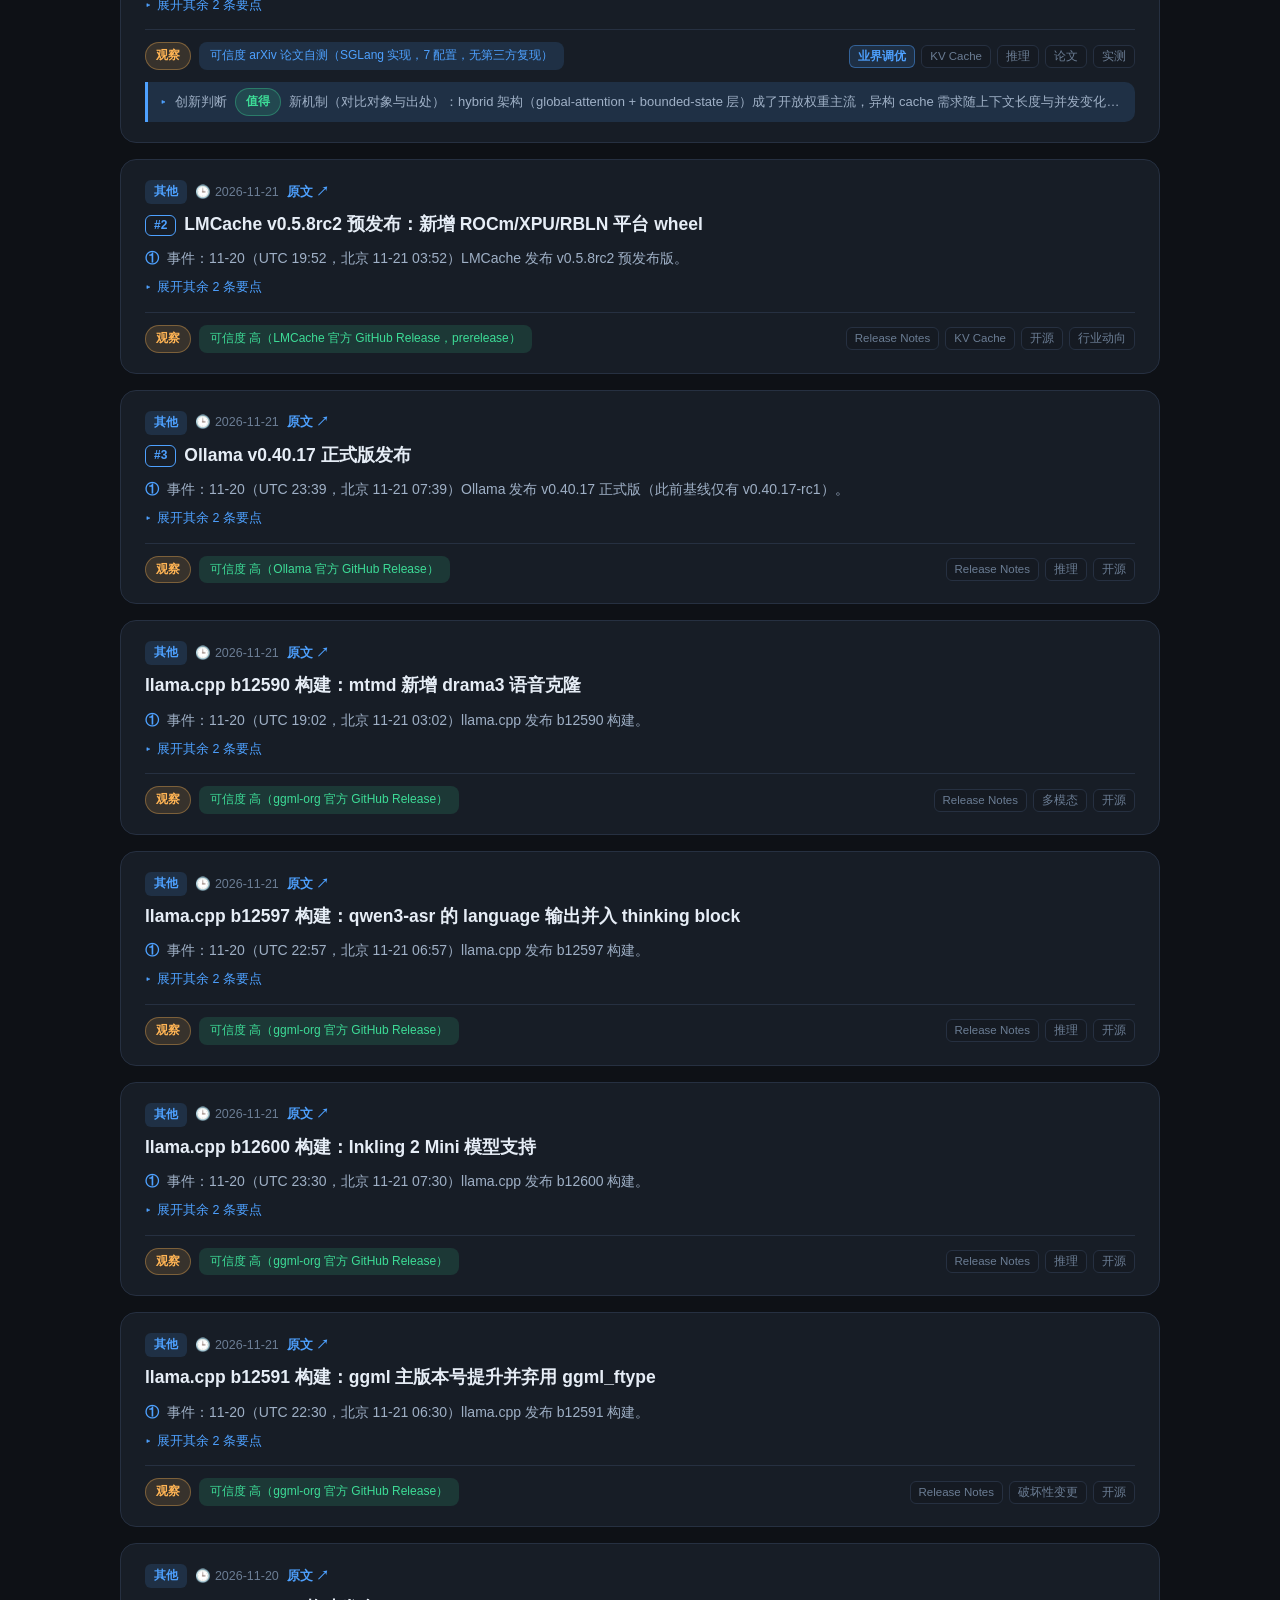
==== commit 75c0d53b: "站点新增知识关联图谱 demo：以 KV Cache 为中心 24 节点 36 边，五类节点 / 六类关系，径向分层 + 类型筛选 + 搜索 + 关系面板" ====
--- a/index.html
+++ b/index.html
@@ -26,6 +26,7 @@
     </div>
     <div class="header-actions">
       <a class="header-link" href="kv.html">KV 卸载 →</a>
+      <a class="header-link" href="graph.html">知识图谱 →</a>
       <button id="theme-toggle" class="icon-btn" aria-label="切换主题" title="切换主题">◐</button>
     </div>
   </div>
--- a/assets/kv.css
+++ b/assets/kv.css
@@ -120,3 +120,71 @@
 .pit-row { display: flex; gap: 8px; padding: 5px 0; font-size: 12.5px; border-top: 1px dashed var(--line); }
 .pit-k { flex: none; width: 56px; color: var(--ink-3); }
 .pit-v { color: var(--ink-2); overflow-wrap: anywhere; min-width: 0; }
+
+/* 证据分级下面那行释义 */
+.kv-evnote {
+  margin: calc(var(--sp) * 1.5) 0 0;
+  font-size: 12.5px;
+  line-height: 1.6;
+  color: var(--ink-3);
+}
+
+/* 图例：默认收起，点开逐条解释 S1–S6 / L1–L5 / A–D */
+.kv-legend {
+  margin-top: calc(var(--sp) * 2);
+  border: 1px solid var(--line);
+  border-radius: var(--radius-sm);
+  background: var(--card);
+}
+.kv-legend > summary {
+  padding: 10px 14px;
+  font-size: 13px;
+  color: var(--ink-2);
+  cursor: pointer;
+  list-style: none;
+  display: flex;
+  align-items: center;
+  gap: 8px;
+}
+.kv-legend > summary::-webkit-details-marker { display: none; }
+.kv-legend > summary::before {
+  content: "▸";
+  color: var(--accent);
+  transition: transform .16s;
+}
+.kv-legend[open] > summary::before { transform: rotate(90deg); }
+.kv-legend > summary:hover { color: var(--accent); }
+.leg-body { padding: 0 14px 14px; }
+.leg-sec + .leg-sec { margin-top: calc(var(--sp) * 2); }
+.leg-sec h3 {
+  margin: 0 0 6px;
+  font-size: 12.5px;
+  font-weight: 700;
+  letter-spacing: .3px;
+  color: var(--ink);
+}
+.leg-sec dl { margin: 0; }
+.leg-row {
+  display: grid;
+  grid-template-columns: 140px 1fr;
+  gap: 10px;
+  padding: 5px 0;
+  border-top: 1px dashed var(--line);
+  font-size: 12.5px;
+}
+.leg-row dt { display: flex; align-items: baseline; gap: 6px; color: var(--ink-2); }
+.leg-row dd { margin: 0; color: var(--ink-3); line-height: 1.6; }
+.leg-code {
+  flex: none;
+  min-width: 26px;
+  padding: 1px 5px;
+  border-radius: 5px;
+  background: var(--accent-soft);
+  color: var(--accent);
+  font-variant-numeric: tabular-nums;
+  text-align: center;
+}
+.leg-note { margin: 8px 0 0; font-size: 12.5px; line-height: 1.6; color: var(--ink-3); }
+@media (max-width: 520px) {
+  .leg-row { grid-template-columns: 1fr; gap: 2px; }
+}
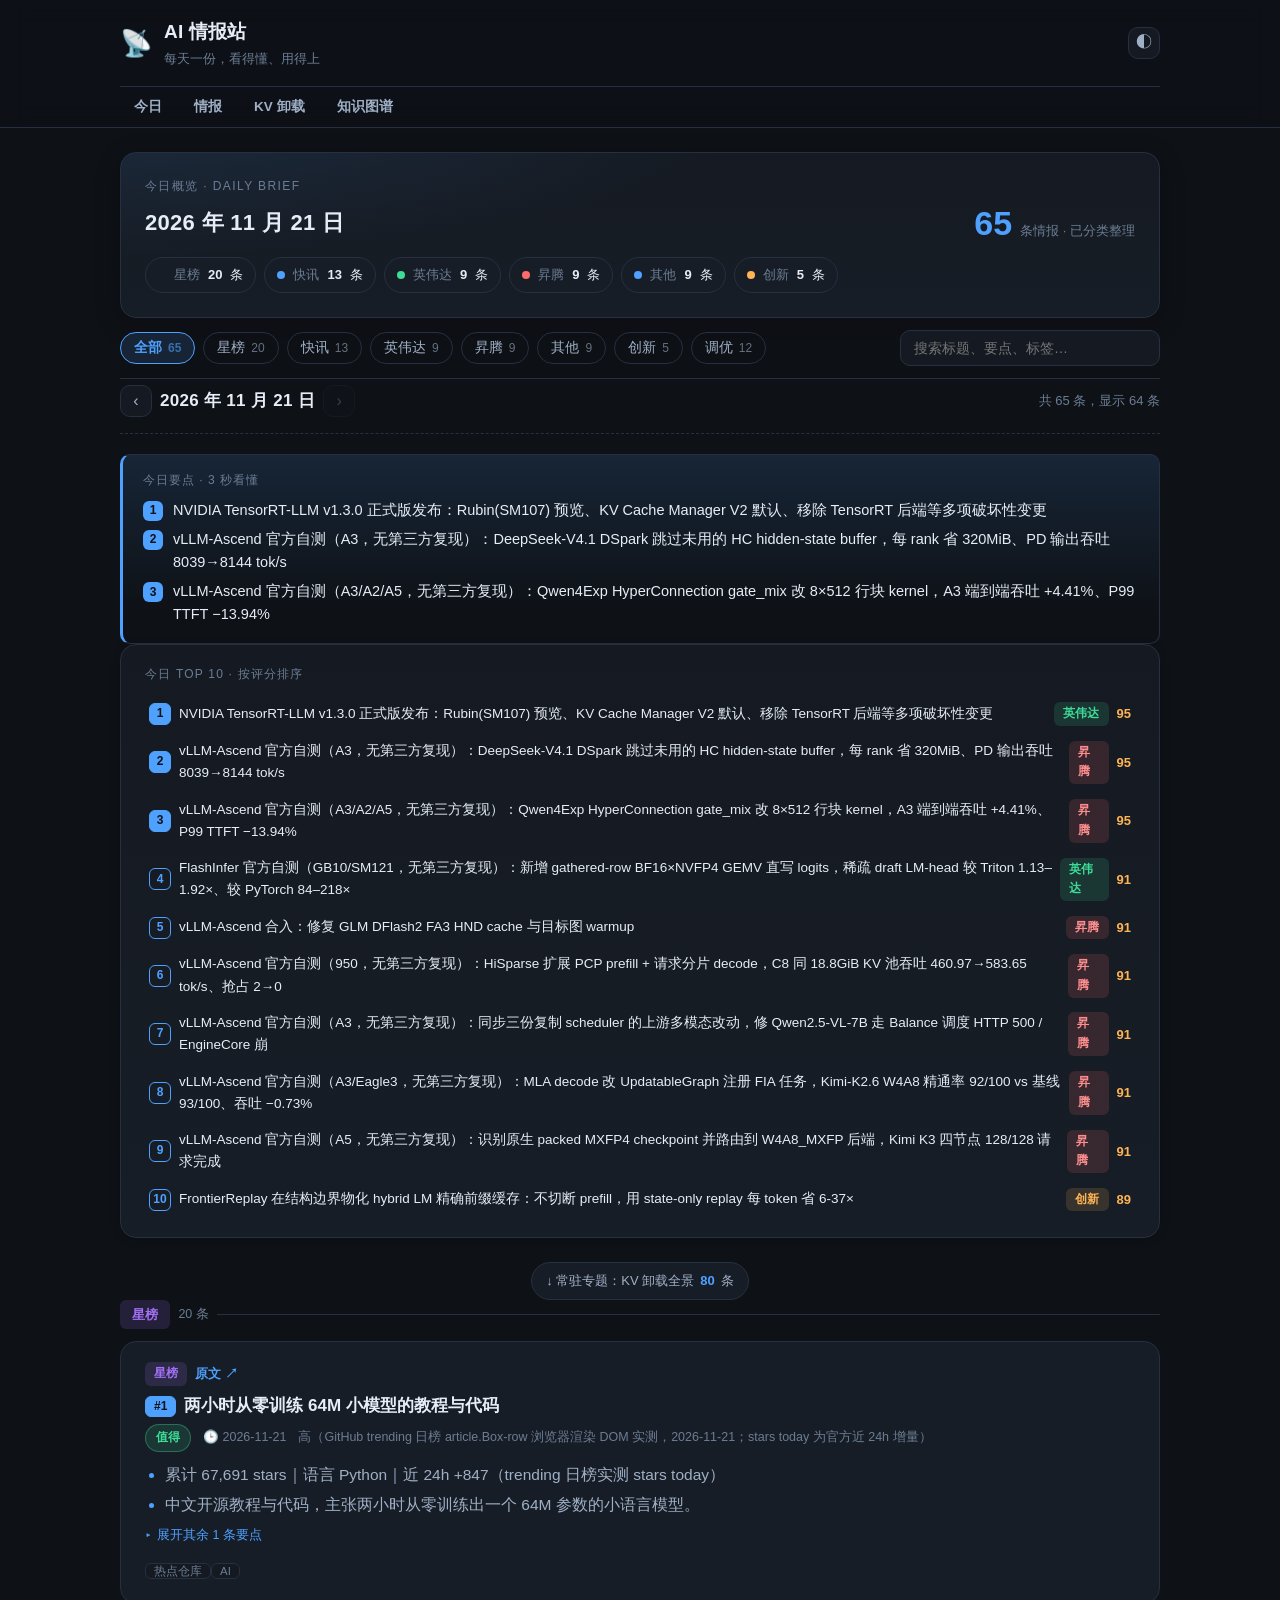
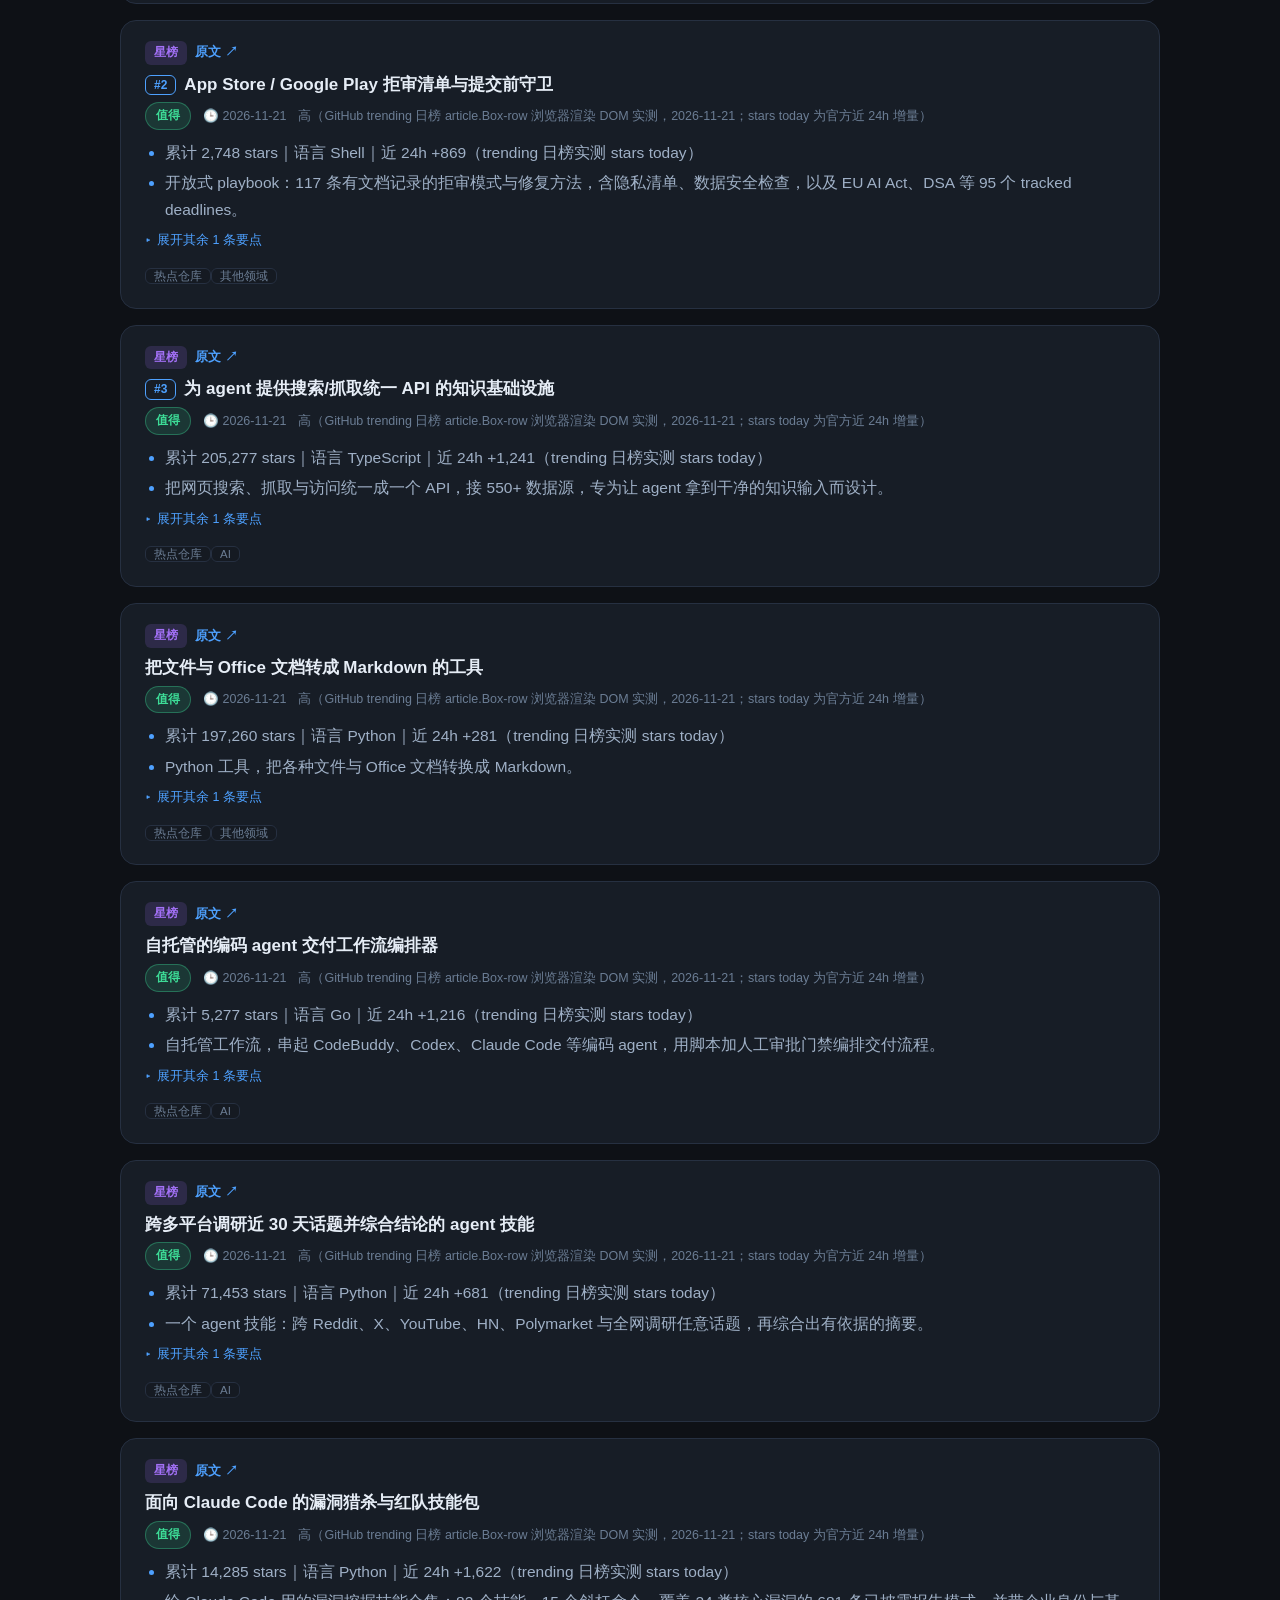
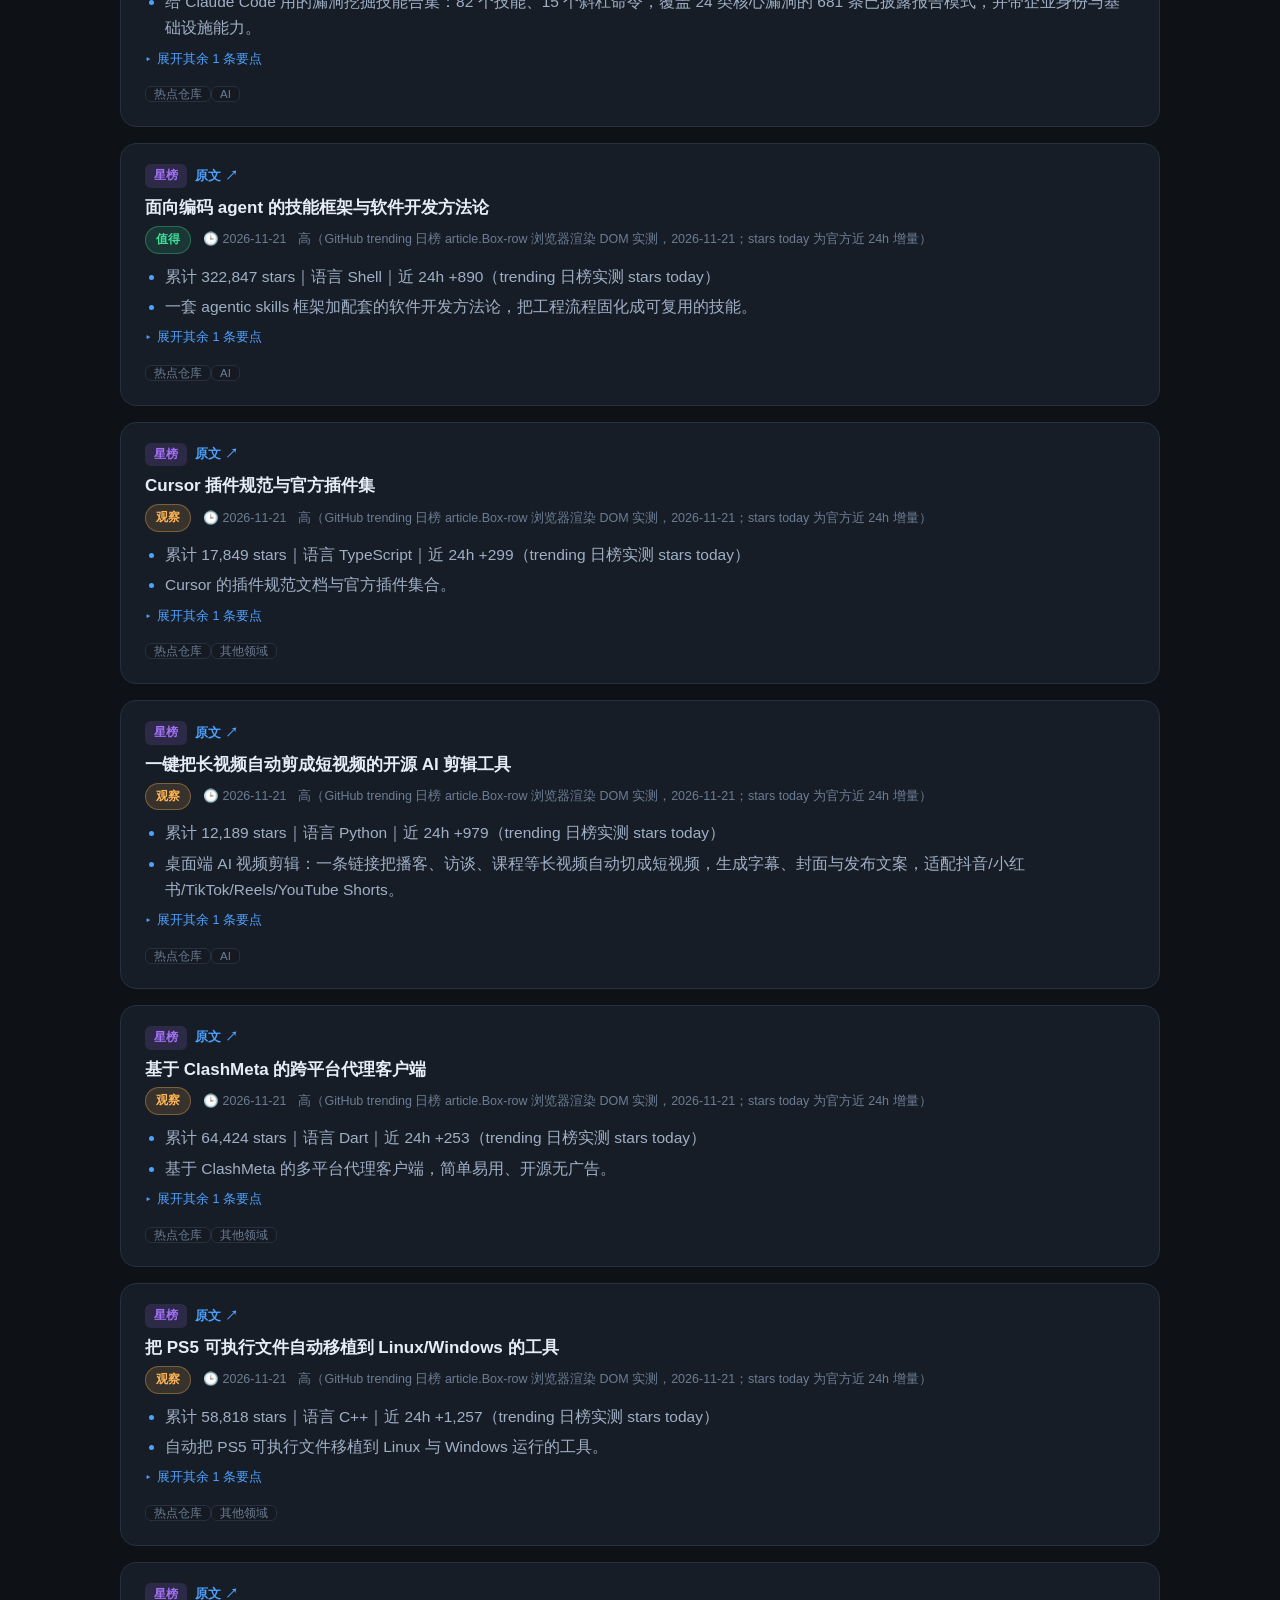
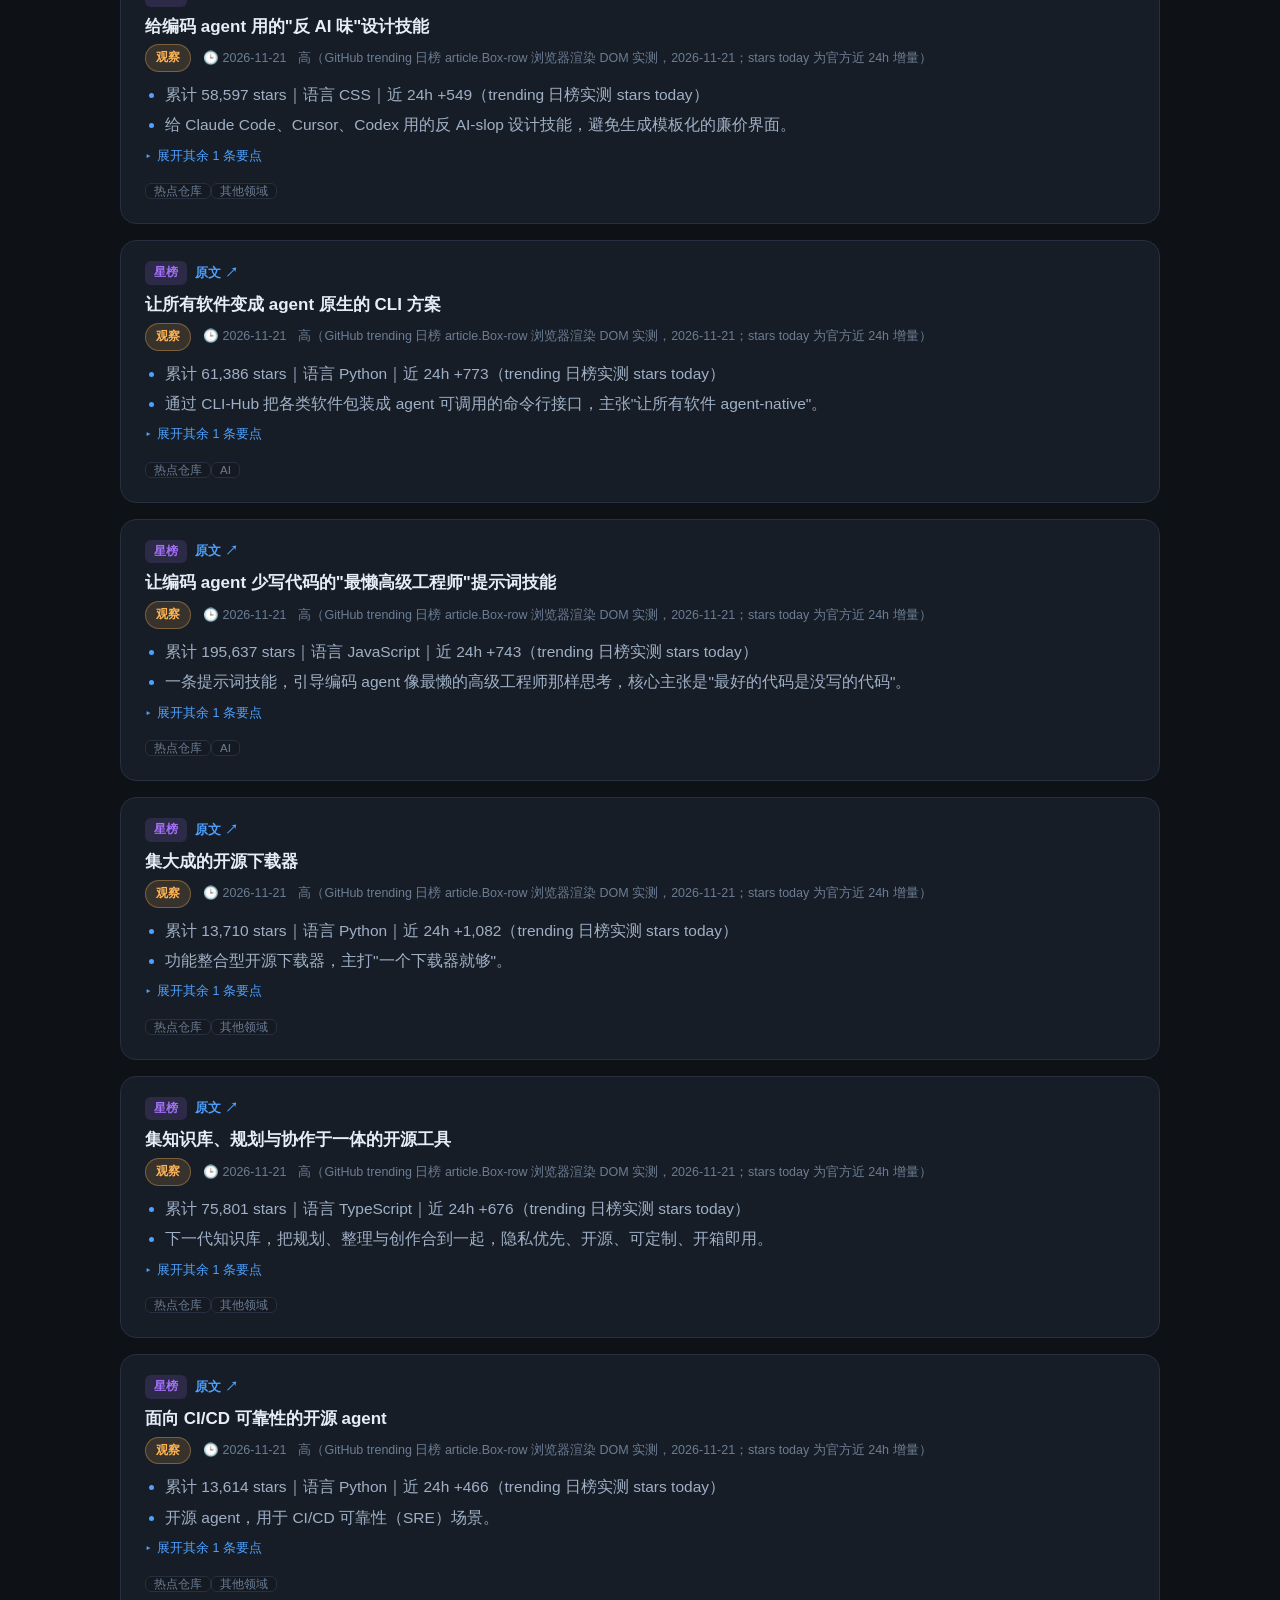
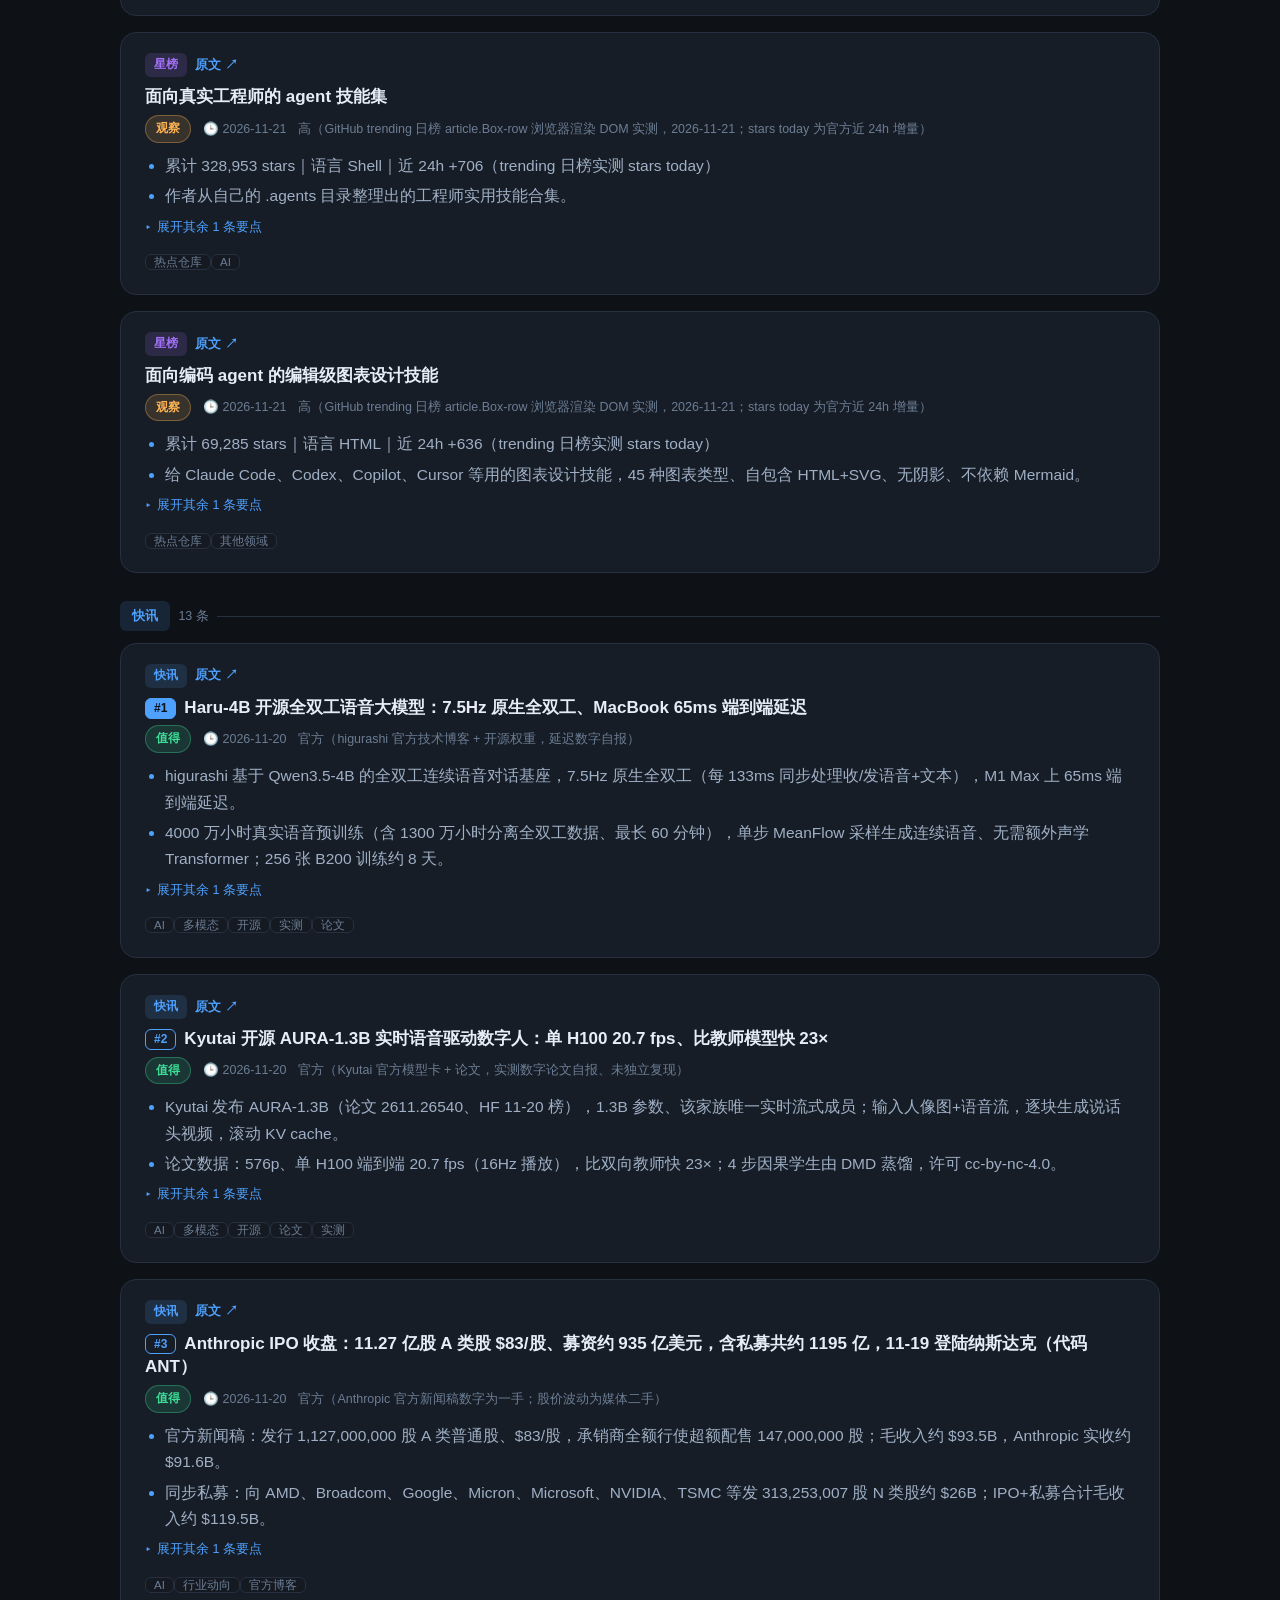
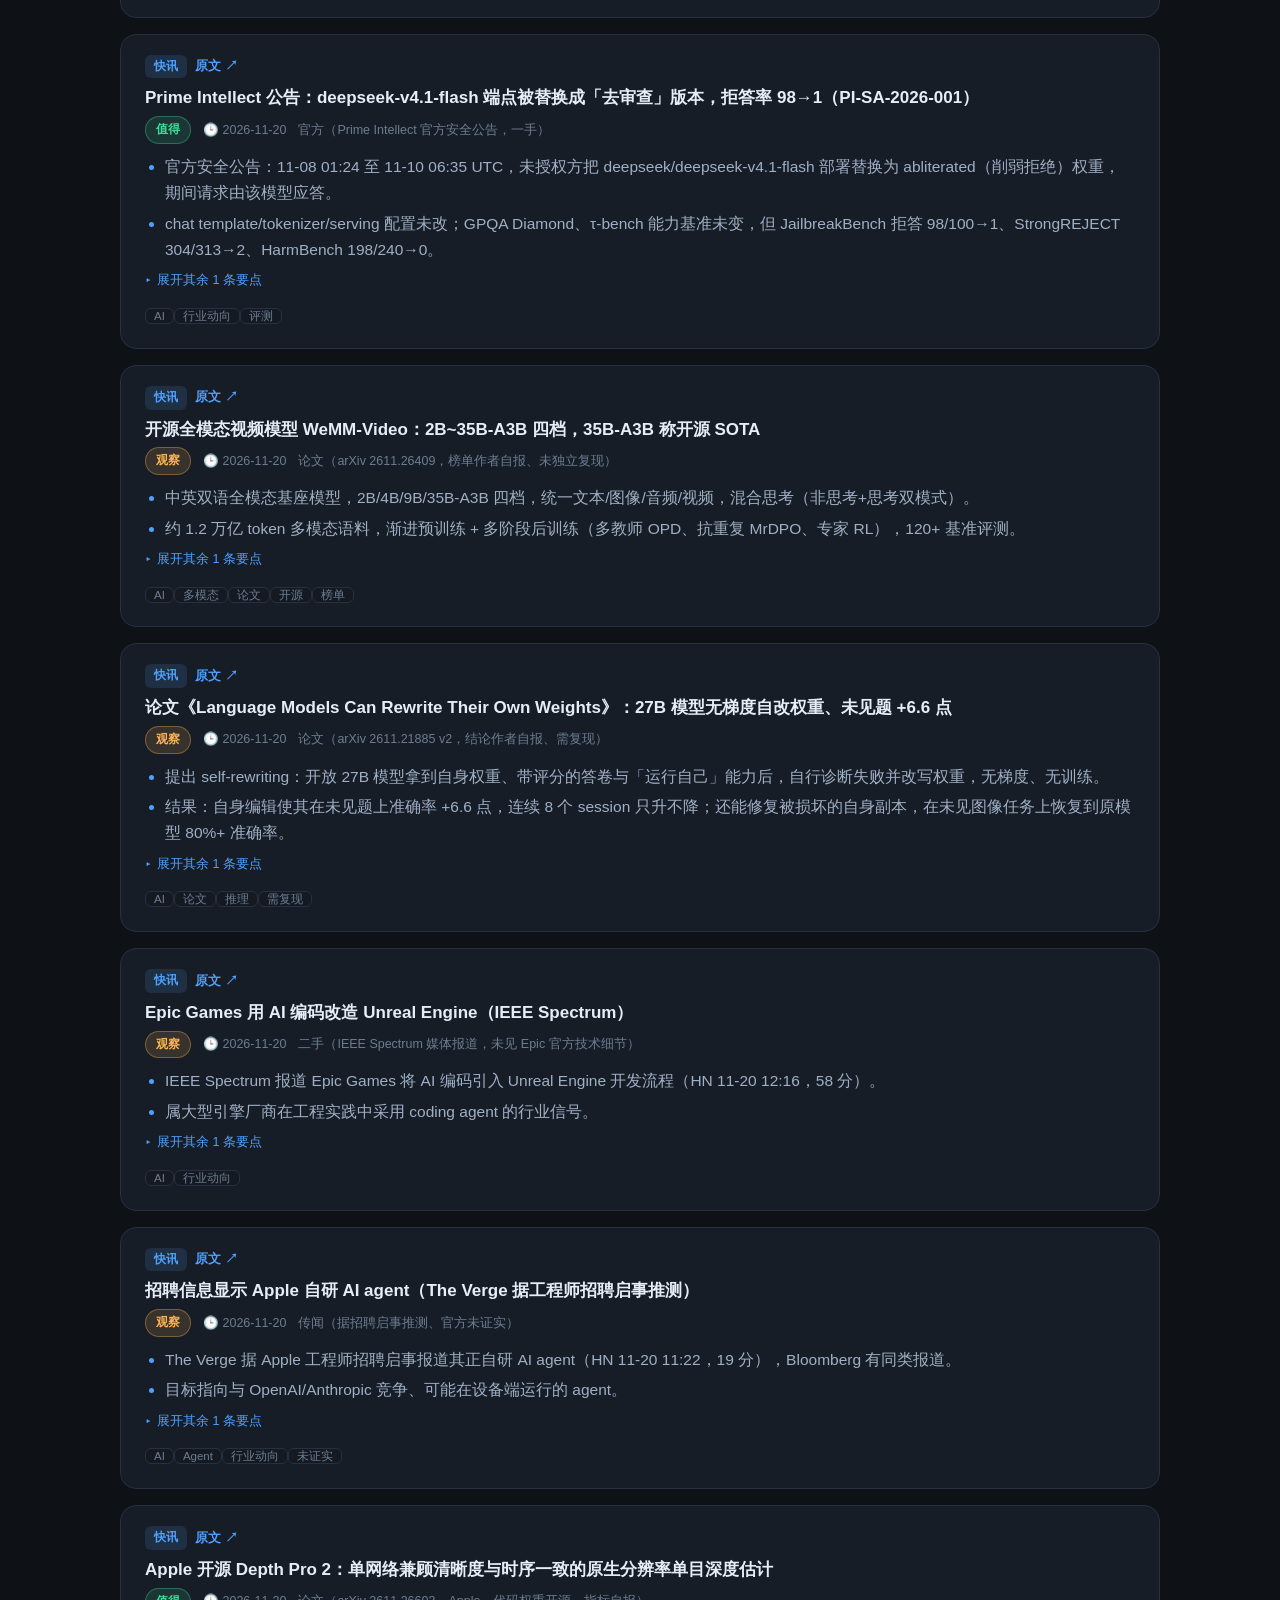
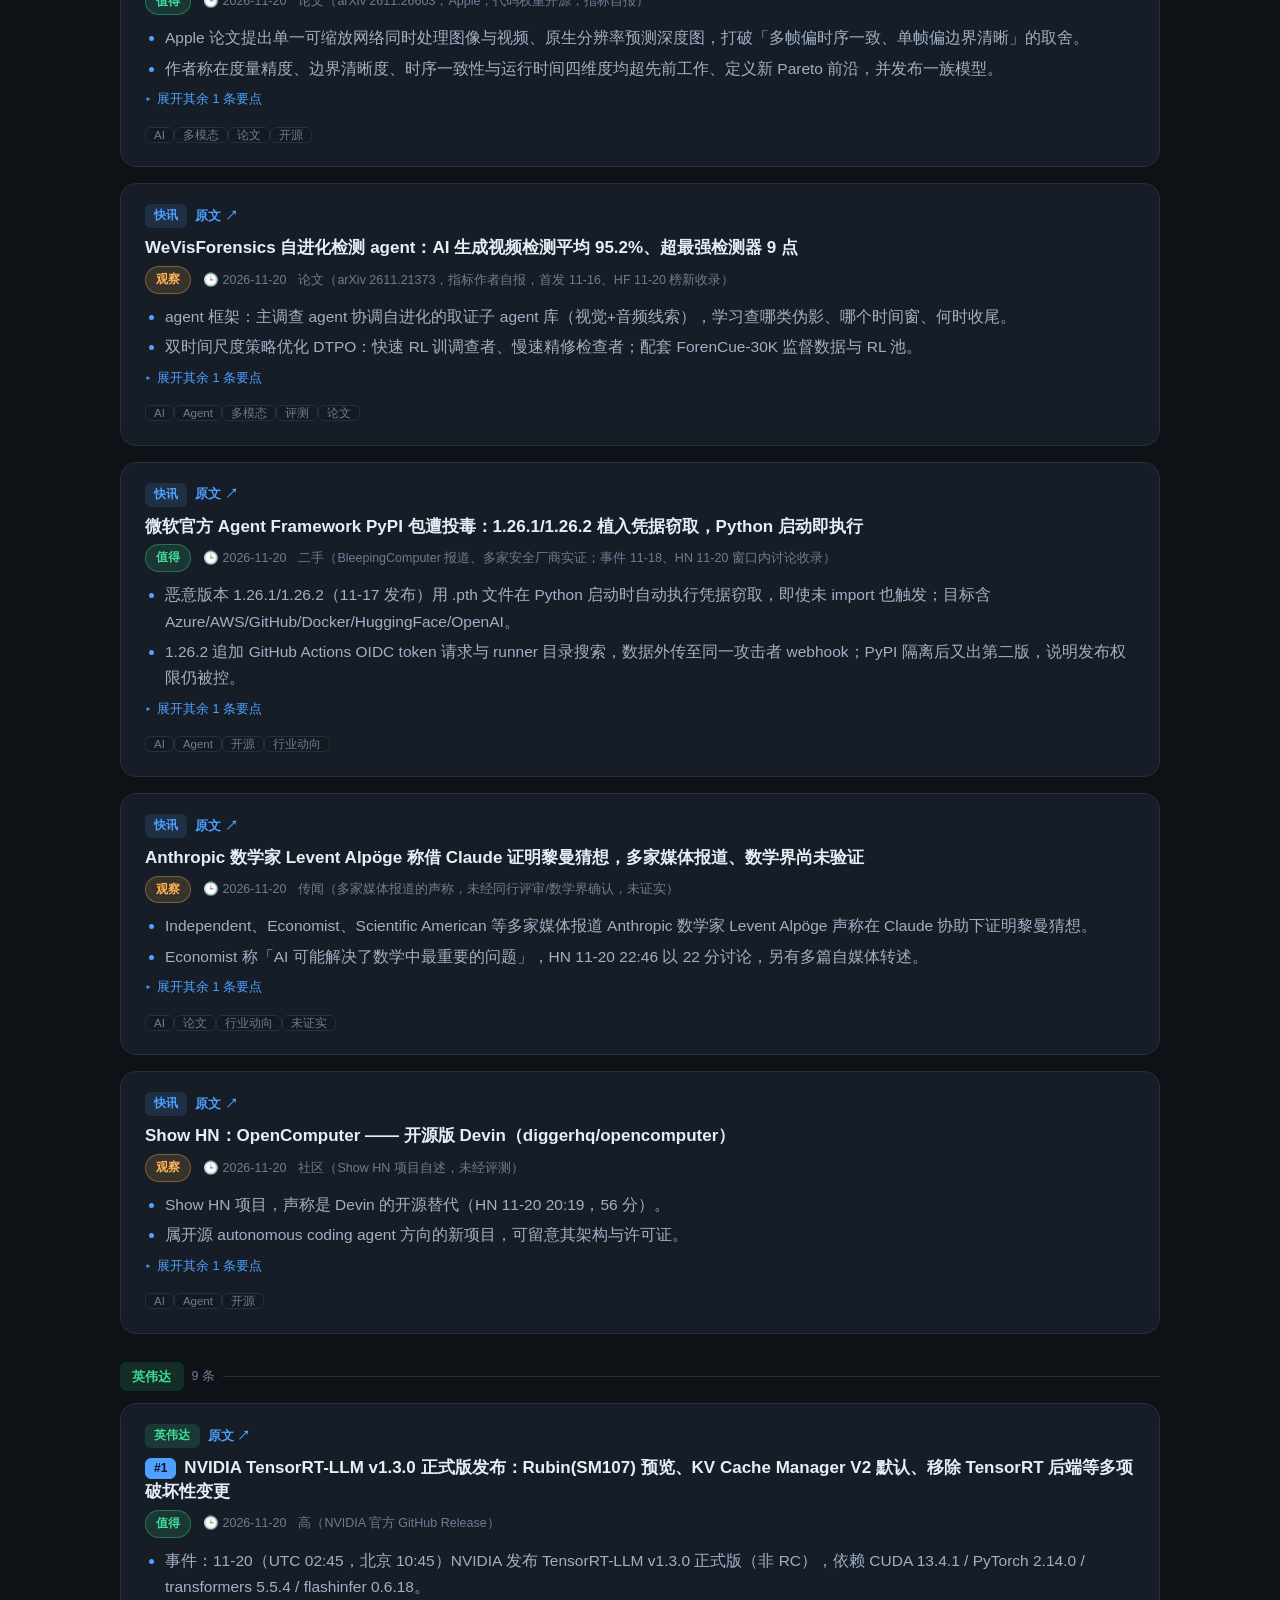
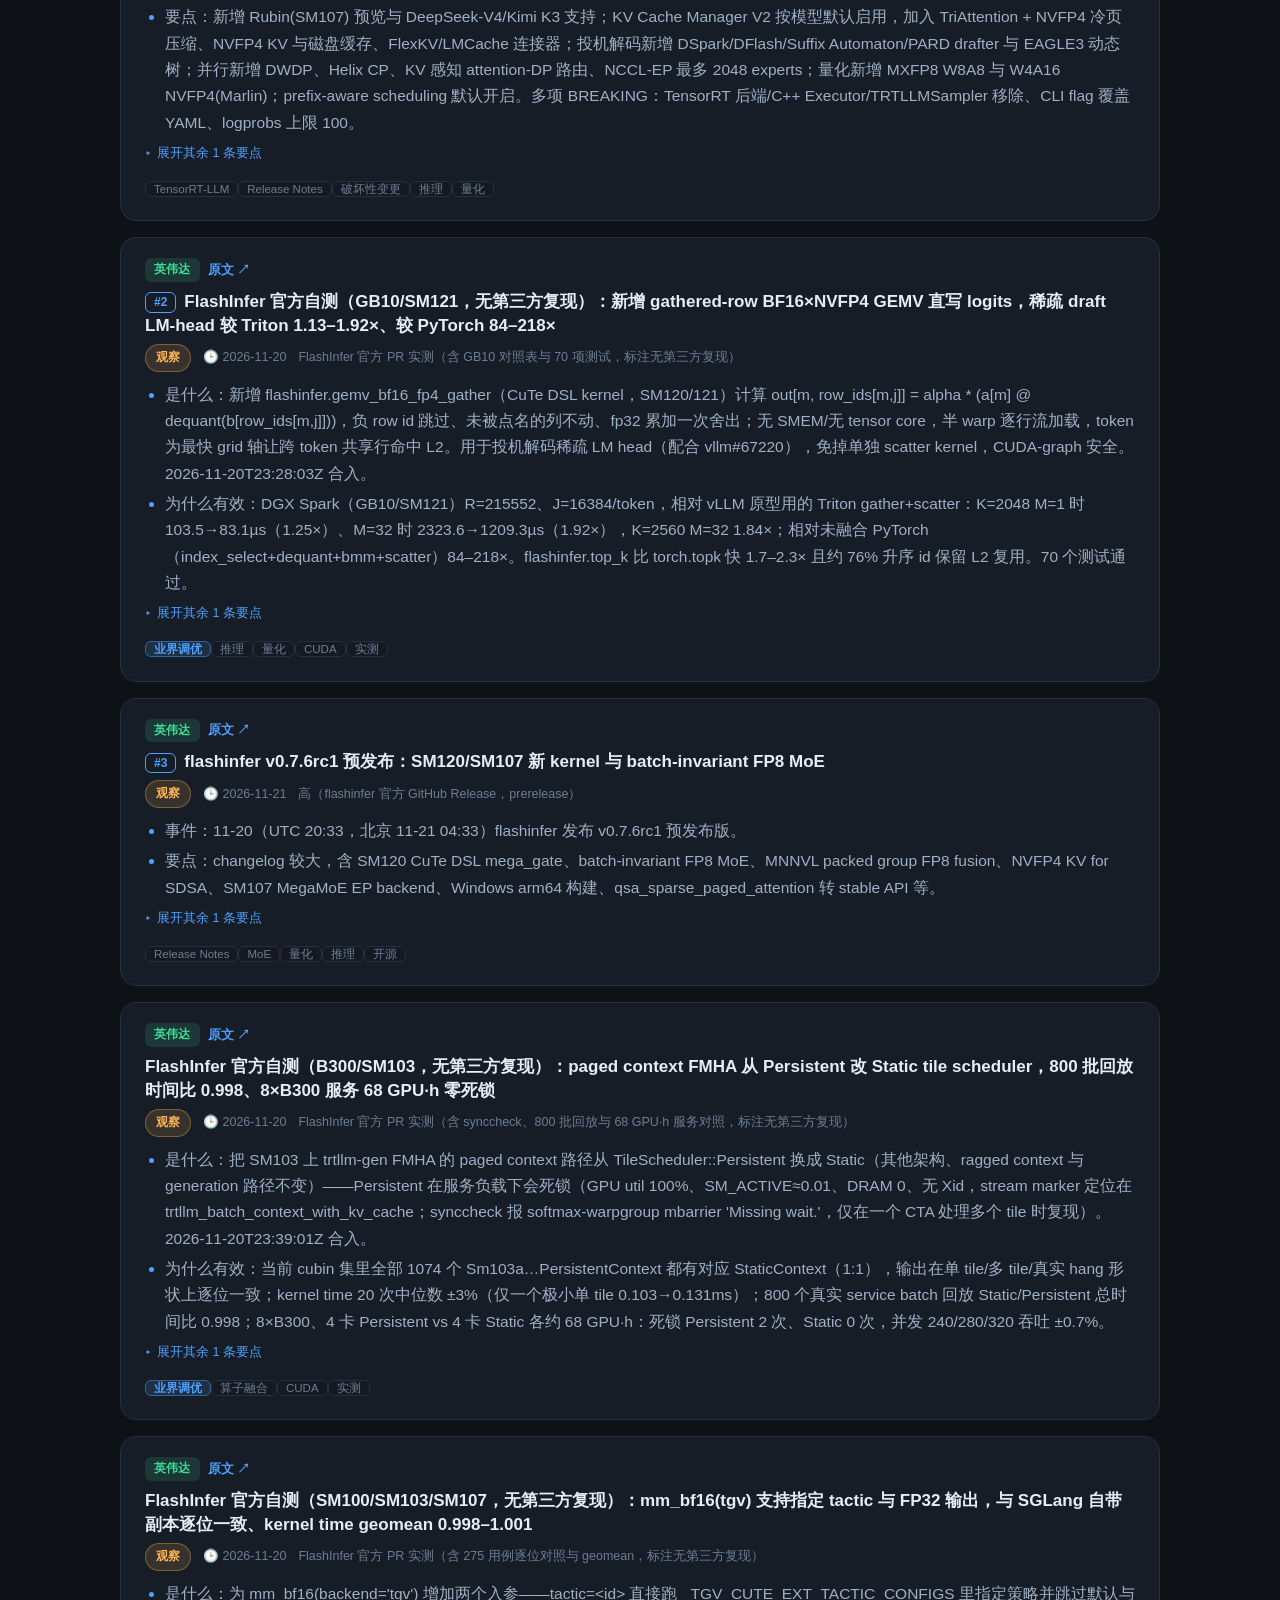
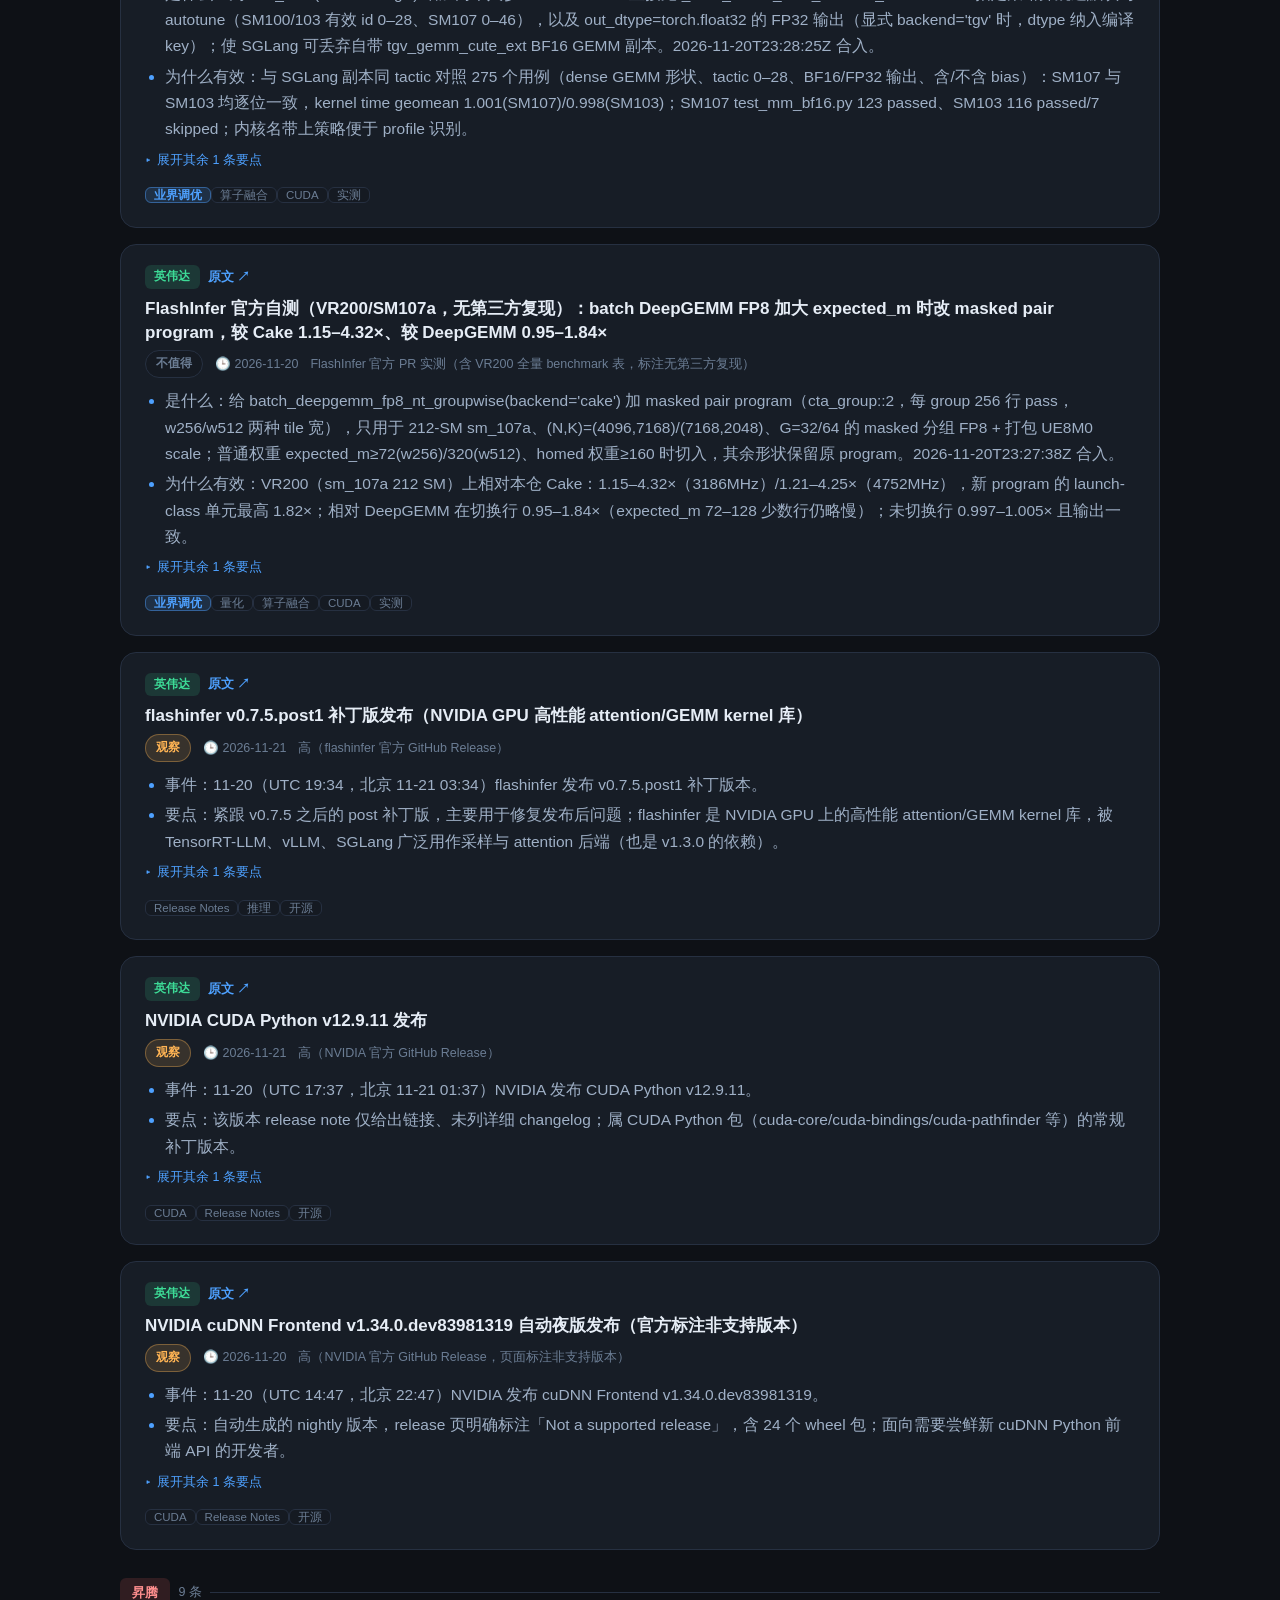
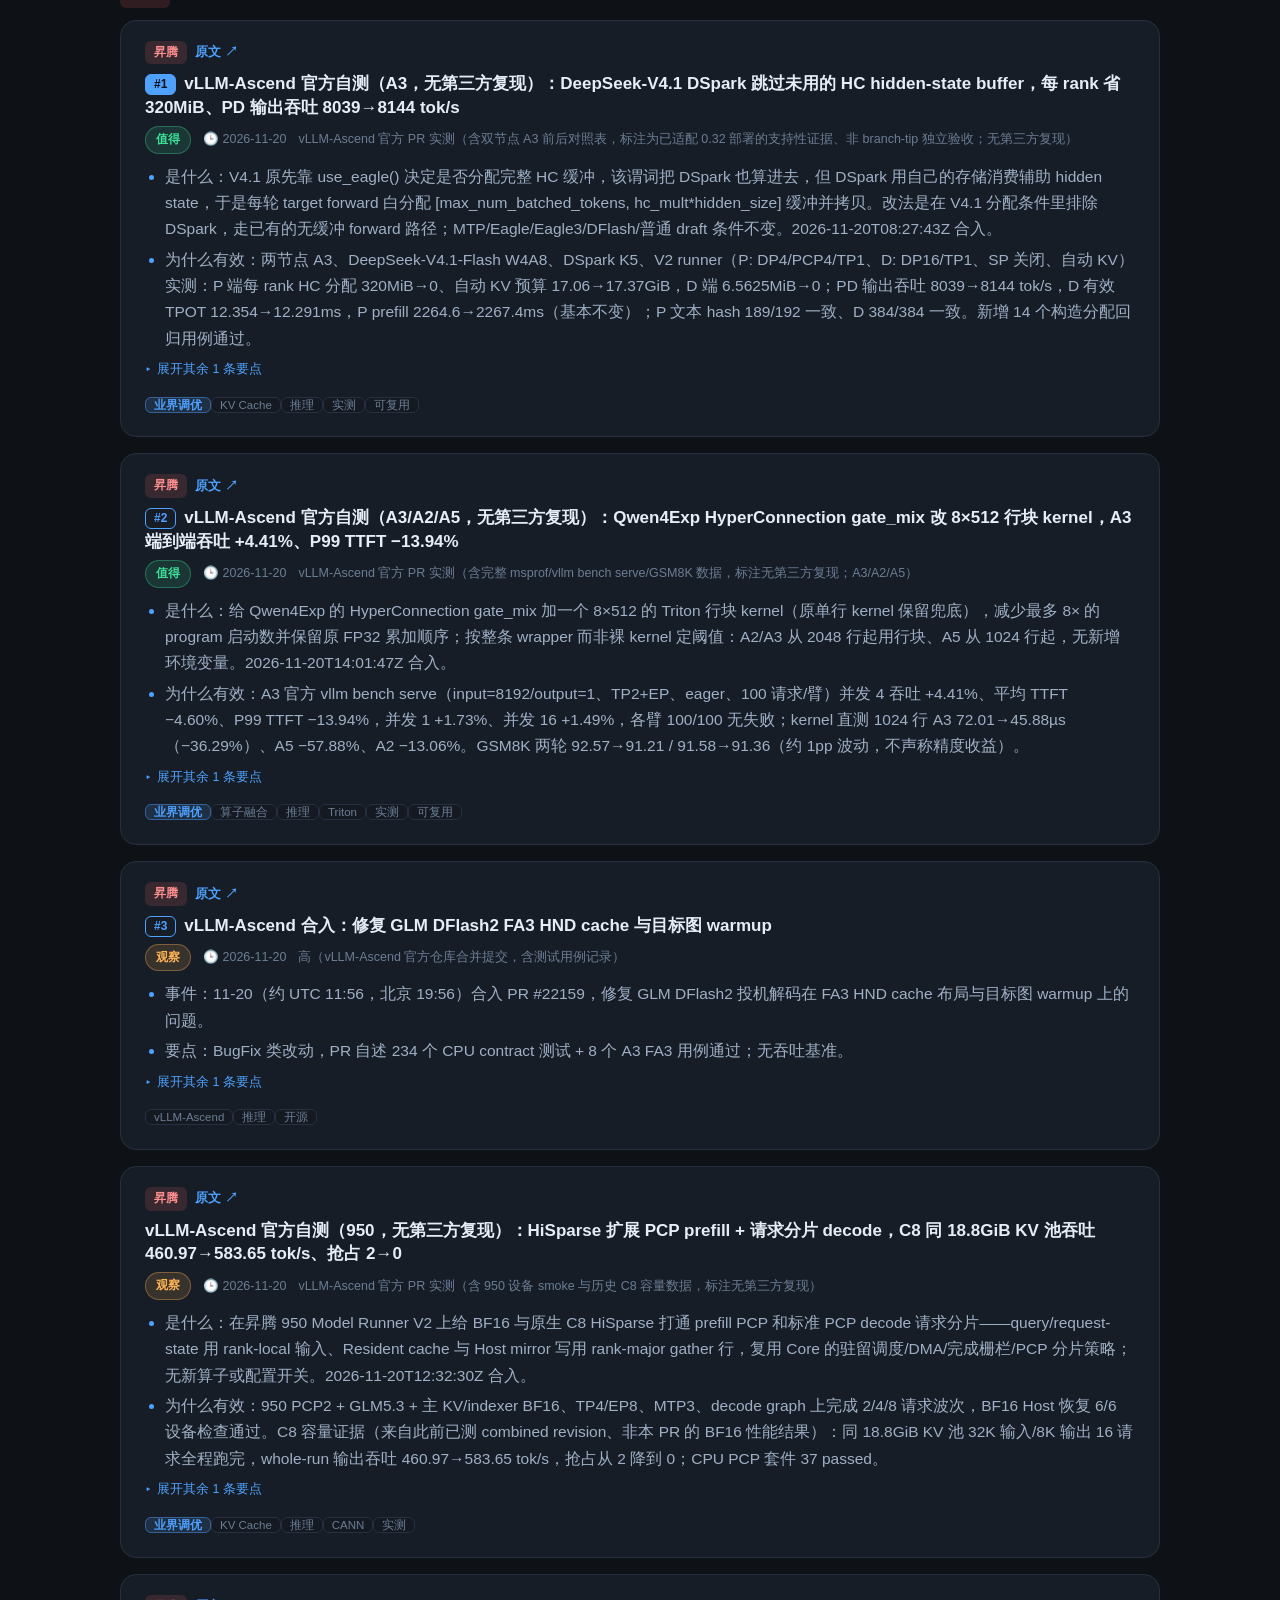
==== commit 2a3c4c5a: "站点阅读体验打磨：四入口导航、吸顶筛选条、今日要点三句速览；卡片要点拆行 + 标题/meta 分层 + 去重阴影；窄屏来源横滑、要点两行截断" ====
--- a/index.html
+++ b/index.html
@@ -8,34 +8,35 @@
 <link rel="stylesheet" href="assets/style.css">
 <link rel="stylesheet" href="assets/kv.css">
 <link rel="icon" href="data:image/svg+xml,<svg xmlns='http://www.w3.org/2000/svg' viewBox='0 0 100 100'><text y='.9em' font-size='90'>📡</text></svg>">
-<style>
-.header-actions { display: flex; align-items: center; gap: 12px; }
-.header-link { color: var(--ink-2); text-decoration: none; font-size: 13.5px; font-weight: 600; white-space: nowrap; transition: .16s; }
-.header-link:hover { color: var(--accent); }
-</style>
 </head>
 <body>
 <header class="site-header">
-  <div class="wrap header-inner">
-    <div class="brand">
-      <span class="logo">📡</span>
-      <div>
-        <h1>AI 情报站</h1>
-        <p class="tagline">每天一份，看得懂、用得上</p>
+  <div class="wrap">
+    <div class="header-inner">
+      <div class="brand">
+        <span class="logo">📡</span>
+        <div>
+          <h1>AI 情报站</h1>
+          <p class="tagline">每天一份，看得懂、用得上</p>
+        </div>
+      </div>
+      <div class="header-actions">
+        <button id="theme-toggle" class="icon-btn" aria-label="切换主题" title="切换主题">◐</button>
       </div>
     </div>
-    <div class="header-actions">
-      <a class="header-link" href="kv.html">KV 卸载 →</a>
-      <a class="header-link" href="graph.html">知识图谱 →</a>
-      <button id="theme-toggle" class="icon-btn" aria-label="切换主题" title="切换主题">◐</button>
-    </div>
+    <nav class="main-nav" aria-label="主导航">
+      <a class="nav-link" href="#overview" data-anchor="overview">今日</a>
+      <a class="nav-link" href="#list" data-anchor="list">情报</a>
+      <a class="nav-link" href="kv.html">KV 卸载</a>
+      <a class="nav-link" href="graph.html">知识图谱</a>
+    </nav>
   </div>
 </header>
 
 <main class="wrap">
   <section id="overview" class="overview" aria-label="今日概览" hidden></section>
 
-  <section class="toolbar">
+  <section id="toolbar" class="toolbar">
     <div class="filters" id="filters" role="tablist" aria-label="按来源筛选"></div>
     <div class="search-box">
       <input id="search" type="search" placeholder="搜索标题、要点、标签…" aria-label="搜索">
@@ -50,6 +51,8 @@
     </div>
     <div id="summary" class="summary"></div>
   </section>
+
+  <section id="briefing" class="briefing" aria-label="今日要点" hidden></section>
 
   <section id="topbox" class="topbox" aria-label="今日 TOP 10" hidden></section>
 
--- a/assets/style.css
+++ b/assets/style.css
@@ -2,6 +2,7 @@
 :root {
   /* 8px 栅格 */
   --sp: 8px;
+  --header-h: 92px; /* 由 app.js syncHeaderHeight() 按实际顶栏高度同步 */
   --radius: 16px;
   --radius-sm: 10px;
 
@@ -83,6 +84,50 @@
 .brand h1 { margin: 0; font-size: 19px; letter-spacing: .2px; }
 .tagline { margin: 2px 0 0; font-size: 12.5px; color: var(--ink-3); }
 
+/* ---------- 顶部主导航（今日 / 情报 / KV 卸载 / 知识图谱）---------- */
+.main-nav {
+  display: flex;
+  align-items: center;
+  gap: 4px;
+  overflow-x: auto;
+  scrollbar-width: none;
+  -webkit-overflow-scrolling: touch;
+  border-top: 1px solid var(--line);
+}
+.main-nav::-webkit-scrollbar { display: none; }
+.nav-link {
+  flex: none;
+  padding: 9px 14px;
+  font-size: 13.5px;
+  font-weight: 600;
+  color: var(--ink-2);
+  text-decoration: none;
+  border-radius: var(--radius-sm);
+  white-space: nowrap;
+  transition: .16s;
+}
+.nav-link:hover { color: var(--accent); background: var(--accent-soft); }
+
+/* ---------- 首屏今日要点（从 title 自动生成，最多 3 条）---------- */
+.briefing {
+  margin-top: calc(var(--sp) * 2);
+  padding: calc(var(--sp) * 2) calc(var(--sp) * 2.5);
+  border: 1px solid var(--line);
+  border-left: 3px solid var(--accent);
+  border-radius: var(--radius-sm);
+  background: linear-gradient(180deg, var(--accent-soft), transparent 85%);
+}
+.brief-eyebrow { margin: 0 0 var(--sp); font-size: 12px; letter-spacing: 1px; color: var(--ink-3); }
+.brief-list { list-style: none; margin: 0; padding: 0; display: grid; gap: 6px; }
+.brief-item { display: flex; align-items: flex-start; gap: 10px; font-size: 14.5px; line-height: 1.6; }
+.brief-num {
+  flex: none; width: 20px; height: 20px; margin-top: 2px;
+  display: grid; place-items: center;
+  border-radius: 6px; background: var(--accent); color: var(--bg);
+  font-size: 12px; font-weight: 700; font-variant-numeric: tabular-nums;
+}
+.brief-text { min-width: 0; overflow-wrap: anywhere; color: var(--ink); }
+
 /* ---------- 今日概览 ---------- */
 .overview {
   margin-top: calc(var(--sp) * 3);
@@ -166,6 +211,19 @@
   justify-content: space-between;
   padding: calc(var(--sp) * 3) 0 calc(var(--sp) * 1.5);
 }
+/* 主列表工具条 sticky 吸顶：滚到哪都能搜。吸在顶栏下方（--header-h 由 JS 同步），
+   半透明背景 + backdrop-filter；只作用于 #toolbar，不影响 KV 区块的同名工具条。 */
+#toolbar {
+  position: sticky;
+  top: var(--header-h);
+  z-index: 8;
+  background: color-mix(in srgb, var(--bg) 88%, transparent);
+  backdrop-filter: blur(10px);
+  -webkit-backdrop-filter: blur(10px);
+  border-bottom: 1px solid var(--line);
+  padding-top: calc(var(--sp) * 1.5);
+  padding-bottom: calc(var(--sp) * 1.5);
+}
 .filters { display: flex; flex-wrap: wrap; gap: var(--sp); }
 .chip {
   border: 1px solid var(--line);
@@ -282,21 +340,17 @@
 
 .card {
   background: var(--card);
-  border: 1px solid var(--line);
+  border: 1px solid var(--line); /* 一张卡只留一条细边，去掉叠加阴影 */
   border-radius: var(--radius);
   padding: calc(var(--sp) * 2.5) calc(var(--sp) * 3);
-  transition: transform .18s, background .18s, border-color .18s, box-shadow .18s;
+  transition: border-color .18s;
   animation: rise .38s ease both;
   animation-delay: calc(var(--i, 0) * 16ms);
   overflow-wrap: anywhere;
   min-width: 0;
 }
-.card:hover {
-  background: var(--card-hover);
-  border-color: color-mix(in srgb, var(--accent) 40%, var(--line));
-  box-shadow: var(--shadow-soft);
-  transform: translateY(-2px);
-}
+/* hover 只提亮边框，不再位移、不再叠阴影 */
+.card:hover { border-color: var(--accent); }
 
 .card-top {
   display: flex;
@@ -321,9 +375,22 @@
 .badge.其他 { background: var(--accent-soft); color: var(--accent); }
 .badge.星榜 { background: var(--violet-soft); color: var(--violet); }
 
-.card h2 { margin: 0 0 calc(var(--sp) * 1.25); font-size: 17.5px; line-height: 1.45; }
+.card h2 {
+  margin: 0 0 calc(var(--sp) * .75);
+  font-size: 17px; font-weight: 600; line-height: 1.4;
+  display: -webkit-box; -webkit-box-orient: vertical; -webkit-line-clamp: 2;
+  line-clamp: 2; overflow: hidden;
+}
 .card h2 a { color: var(--ink); text-decoration: none; }
 .card h2 a:hover { color: var(--accent); }
+/* 来源/时间/可信度合成标题下一行小灰字 */
+.card-meta {
+  display: flex; flex-wrap: wrap; align-items: center;
+  gap: 4px 12px; margin-bottom: calc(var(--sp) * 1.25);
+  font-size: 12.5px; color: var(--ink-3);
+}
+.card-meta .meta-time, .card-meta .meta-cred { color: var(--ink-3); }
+.card-meta .cbadge { display: none; } /* 旧结构残留保险：统一走 meta-cred 灰字 */
 
 /* 组内 TOP3 名次徽章：accent 描边，#1 实心 */
 .rankbadge {
@@ -358,10 +425,8 @@
 .innov-peek { flex: 1 1 160px; min-width: 0; overflow: hidden; text-overflow: ellipsis; white-space: nowrap; }
 .innov-body { margin-top: var(--sp); overflow-wrap: anywhere; }
 
-/* 3 条要点：首条常显，其余折叠 */
-.points-box { margin: 0 0 calc(var(--sp) * 1.5); }
-.point-lead { display: flex; gap: var(--sp); color: var(--ink-2); font-size: 14px; }
-.point-lead .pdot { color: var(--accent); flex: none; font-weight: 700; }
+/* 要点：每条独立成行，正文 15.5px / 行高 1.7；常显前 2 条，其余折叠 */
+.points-box { margin: 0 0 calc(var(--sp) * 1.25); }
 .points-more { margin-top: calc(var(--sp) * .5); }
 .points-more > summary {
   list-style: none;
@@ -379,10 +444,11 @@
 .points-more[open] > summary::before { transform: rotate(90deg); }
 .points-more > summary:hover { text-decoration: underline; }
 .points {
-  margin: var(--sp) 0 0;
+  margin: 0;
   padding-left: calc(var(--sp) * 2.5);
   color: var(--ink-2);
-  font-size: 14px;
+  font-size: 15.5px;
+  line-height: 1.7;
 }
 .points li { margin: calc(var(--sp) * .5) 0; }
 .points li::marker { color: var(--accent); }
@@ -424,7 +490,8 @@
 .cbadge-mid { background: var(--blue-soft); color: var(--accent); }
 .cbadge-low { background: var(--red-soft); color: var(--red); }
 
-.tags { display: flex; gap: 6px; flex-wrap: wrap; margin-left: auto; }
+.card-tags { margin-top: calc(var(--sp) * 1.25); }
+.tags { display: flex; gap: 6px; flex-wrap: wrap; }
 .tag {
   background: var(--bg-soft);
   border: 1px solid var(--line);
@@ -451,6 +518,7 @@
 /* ---------- 聚焦查看（TOP 点击 / #card-<id> 分享）---------- */
 /* 聚焦态隐藏概览/TOP/筛选/日期/搜索，列表从页首开始，只留聚焦条 + 目标卡 */
 body.focusing #overview,
+body.focusing #briefing,
 body.focusing .toolbar,
 body.focusing .meta-bar,
 body.focusing #topbox { display: none !important; }
@@ -514,16 +582,45 @@
 
 @media (max-width: 640px) {
   .wrap { padding: 0 16px; }
-  .toolbar { align-items: stretch; }
+  .header-inner { padding-top: calc(var(--sp) * 1.5); padding-bottom: calc(var(--sp) * 1.5); }
+  .nav-link { padding: 9px 12px; font-size: 13px; }
+  #toolbar { align-items: stretch; }
   .search-box { width: 100%; }
   .search-box input { width: 100%; max-width: none; }
+  /* chips 横向滚动 + 右侧渐隐提示，避免换行把首屏撑高 */
+  .filters {
+    flex-wrap: nowrap;
+    overflow-x: auto;
+    scrollbar-width: none;
+    -webkit-overflow-scrolling: touch;
+    padding-right: 24px; /* 给渐隐遮罩留位 */
+    mask-image: linear-gradient(90deg, #000 calc(100% - 24px), transparent 100%);
+    -webkit-mask-image: linear-gradient(90deg, #000 calc(100% - 24px), transparent 100%);
+  }
+  .filters::-webkit-scrollbar { display: none; }
+  .chip { flex: none; }
   .overview { padding: calc(var(--sp) * 2); margin-top: calc(var(--sp) * 2); }
+  /* 来源统计横滑一行，别用两三行把首屏撑高 */
+  .ov-stats {
+    flex-wrap: nowrap; overflow-x: auto; scrollbar-width: none;
+    mask-image: linear-gradient(90deg, #000 calc(100% - 20px), transparent 100%);
+    -webkit-mask-image: linear-gradient(90deg, #000 calc(100% - 20px), transparent 100%);
+  }
+  .ov-stats::-webkit-scrollbar { display: none; }
+  .ov-stat { flex: none; }
   .ov-date { font-size: 18px; }
   .ov-total b { font-size: 28px; }
+  .briefing { padding: calc(var(--sp) * 1.5); }
+  .brief-item { font-size: 15px; line-height: 1.6; }
+  /* 窄屏要点最多两行，避免首屏被长标题撑满 */
+  .brief-text {
+    display: -webkit-box; -webkit-box-orient: vertical;
+    -webkit-line-clamp: 2; overflow: hidden;
+  }
   .card { padding: calc(var(--sp) * 2); border-radius: var(--radius-sm); }
-  .card h2 { font-size: 16px; }
-  .group-cards { gap: calc(var(--sp) * 1.5); }
-  .tags { margin-left: 0; }
+  .card h2 { font-size: 17px; }
+  .points { font-size: 15px; line-height: 1.65; }
+  .group-cards { gap: 12px; } /* 375px 卡片间距 12px */
   .topbox { padding: calc(var(--sp) * 2); }
   .top-item a { flex-wrap: wrap; }
   .top-title { flex-basis: 100%; order: 3; }
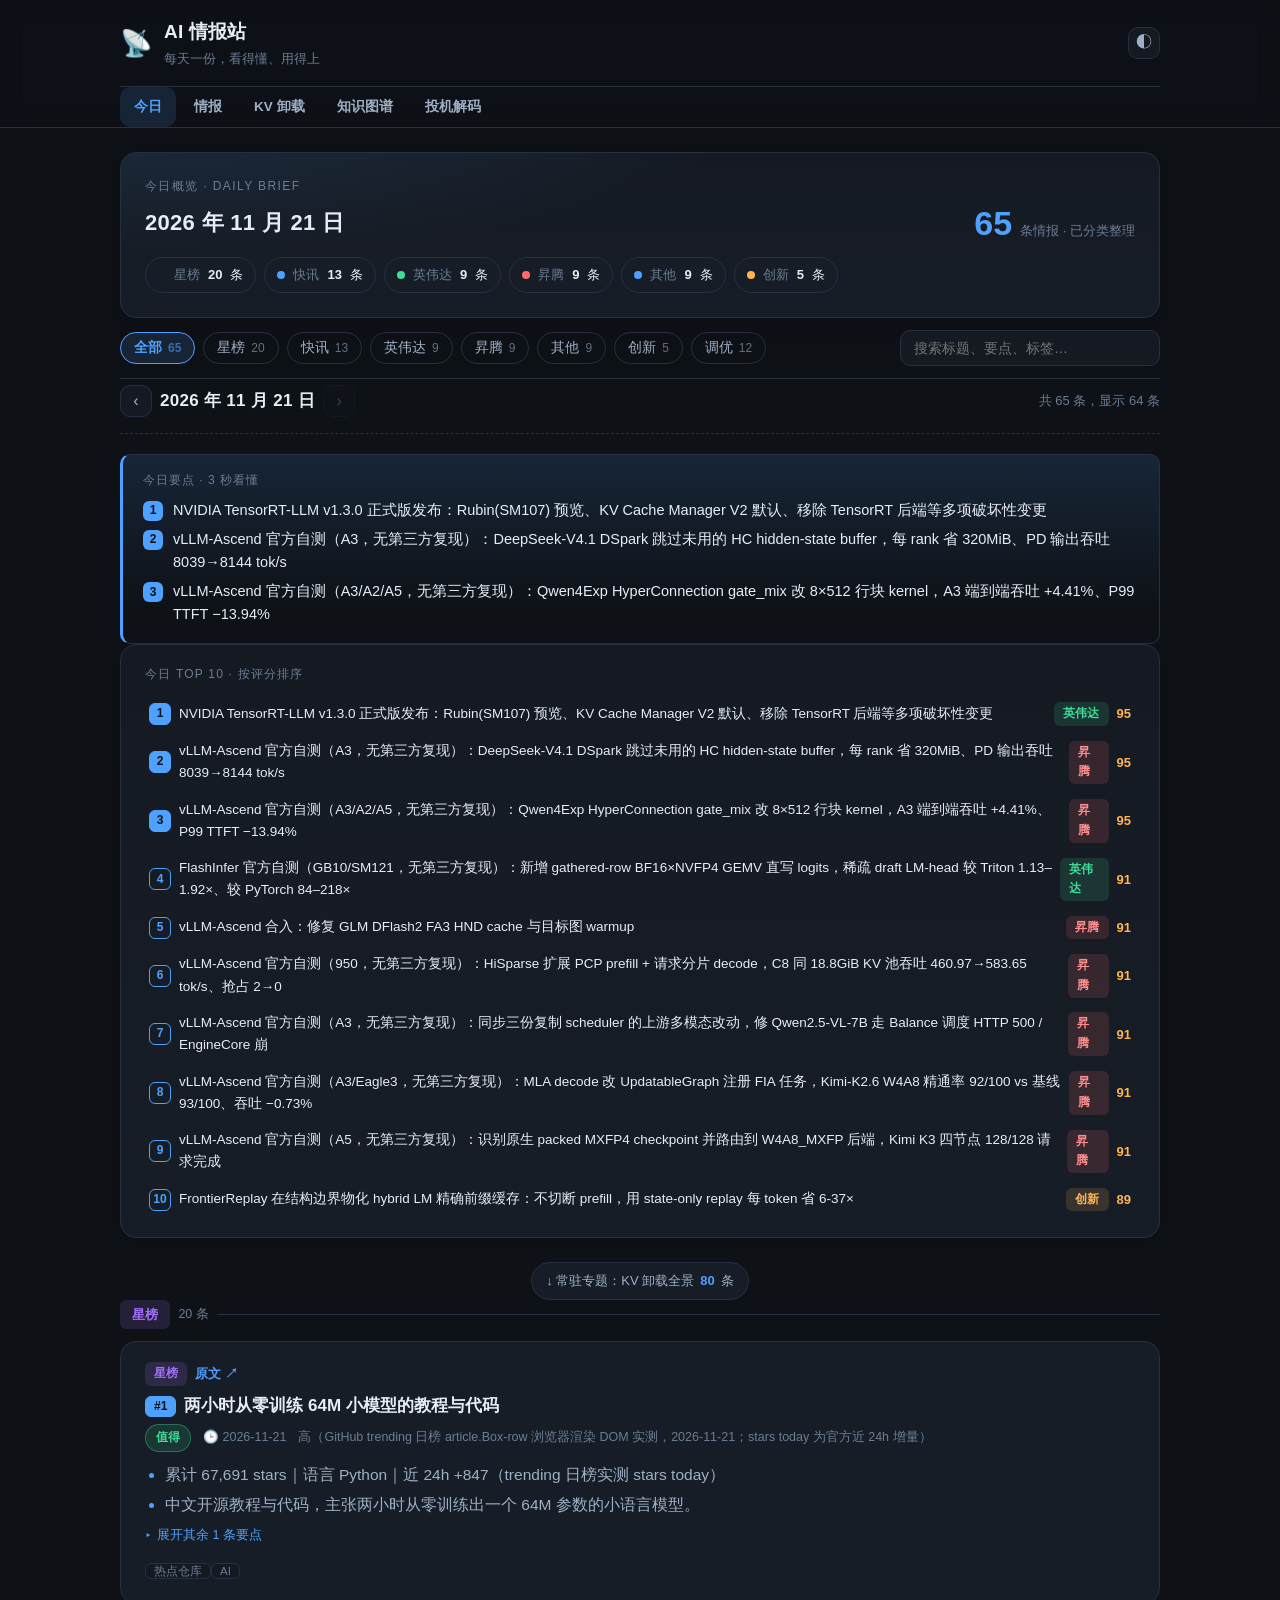
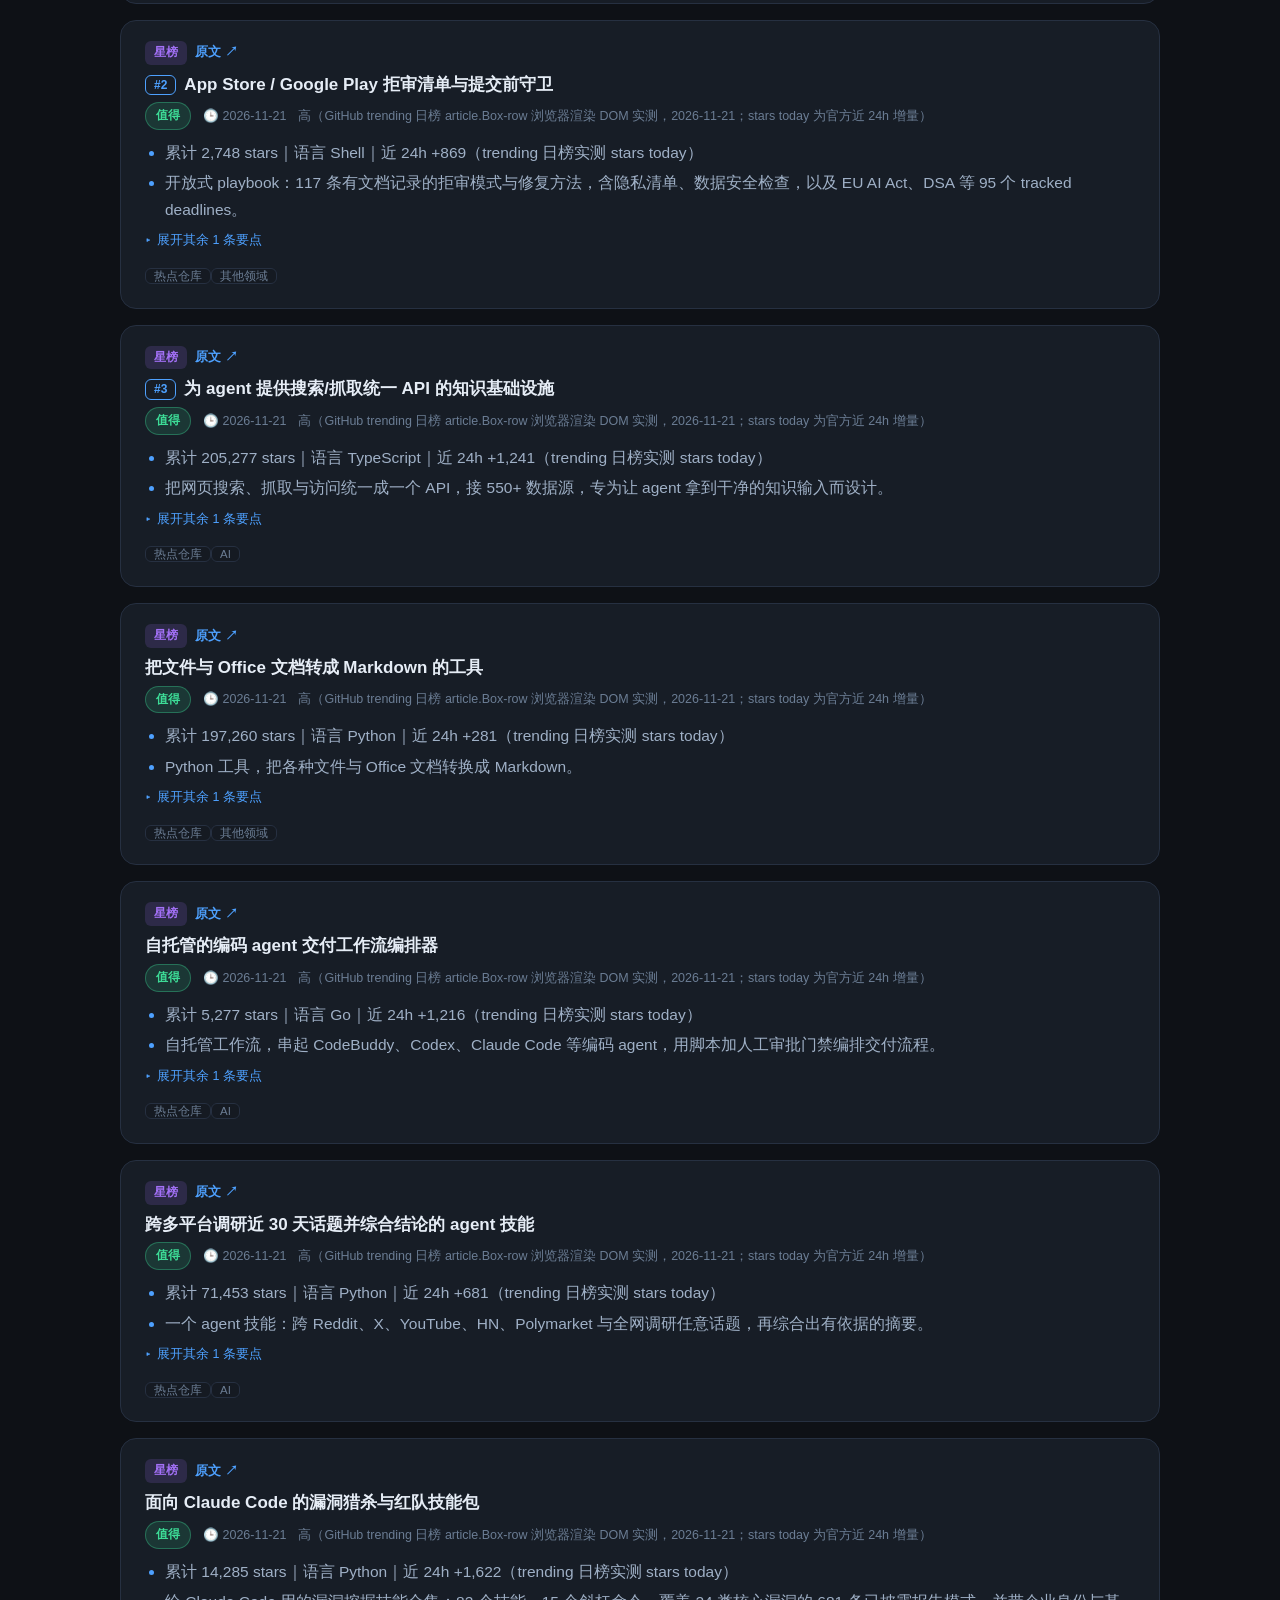
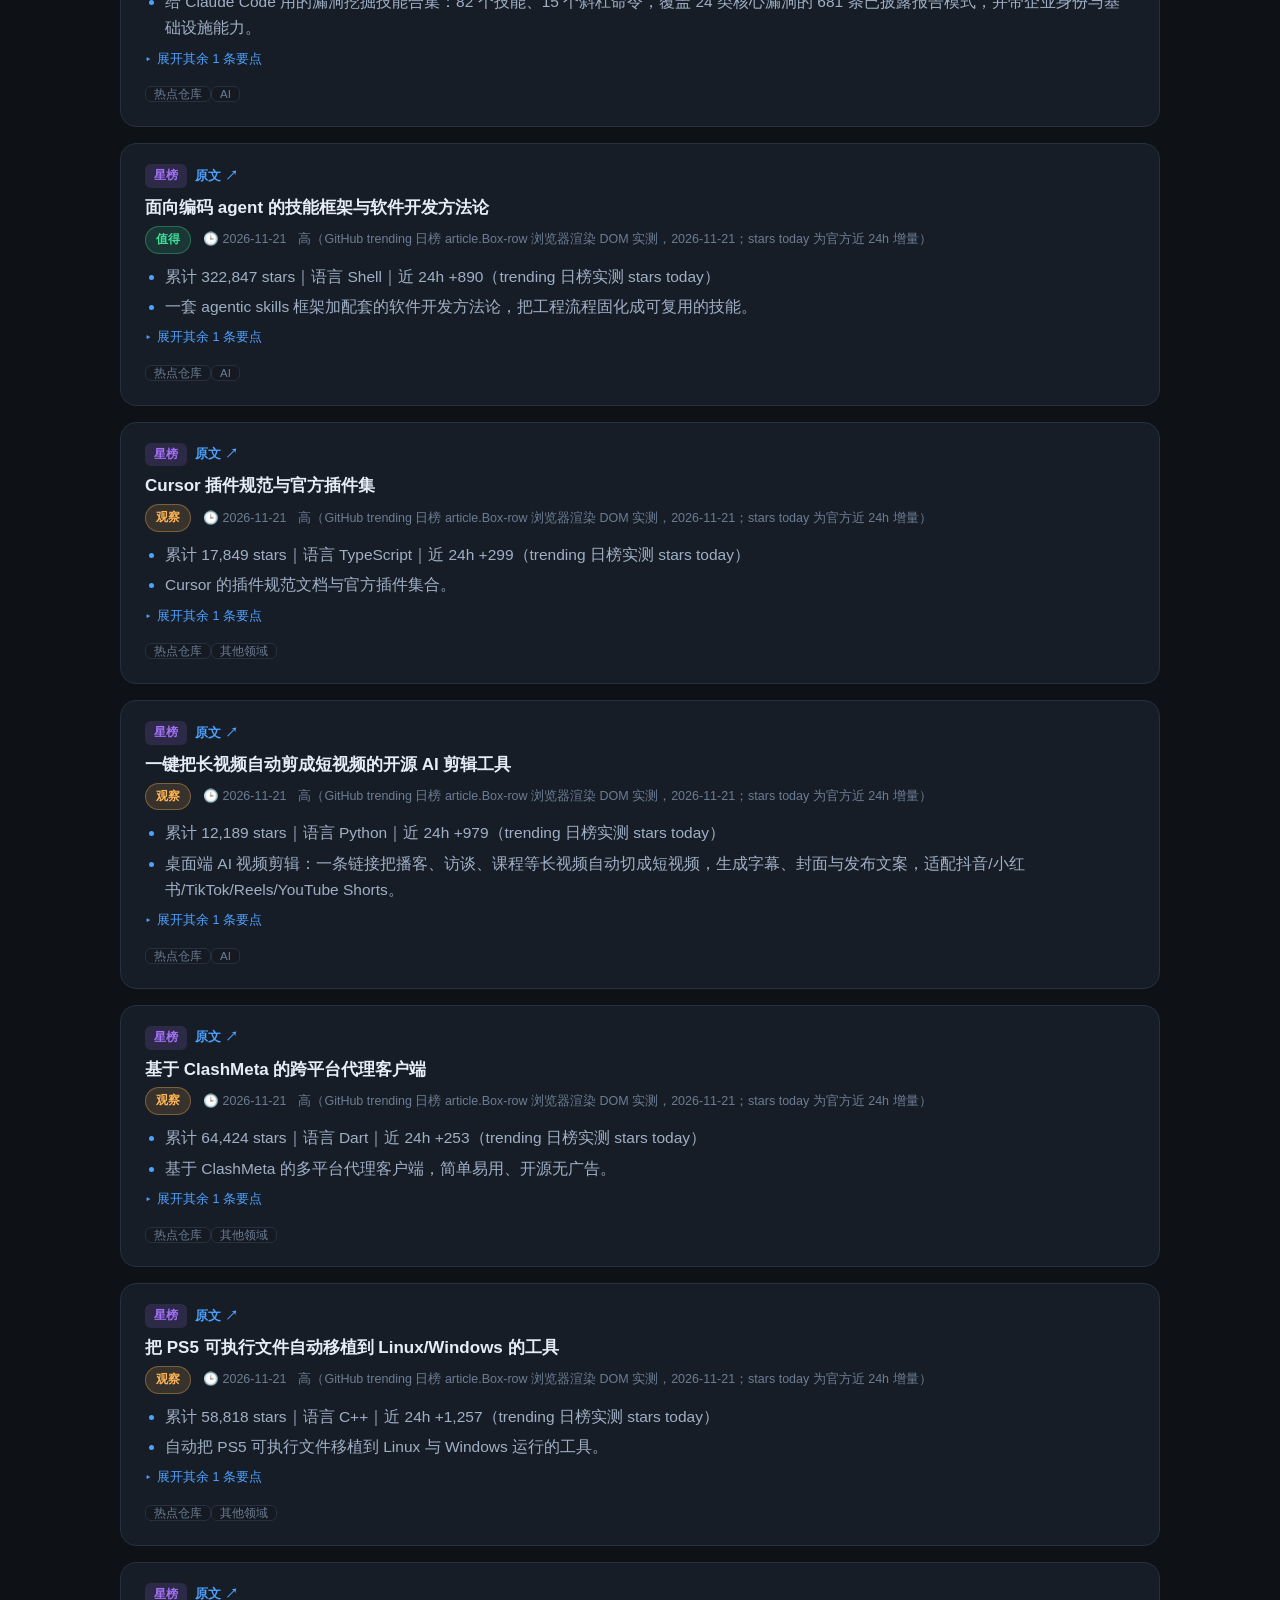
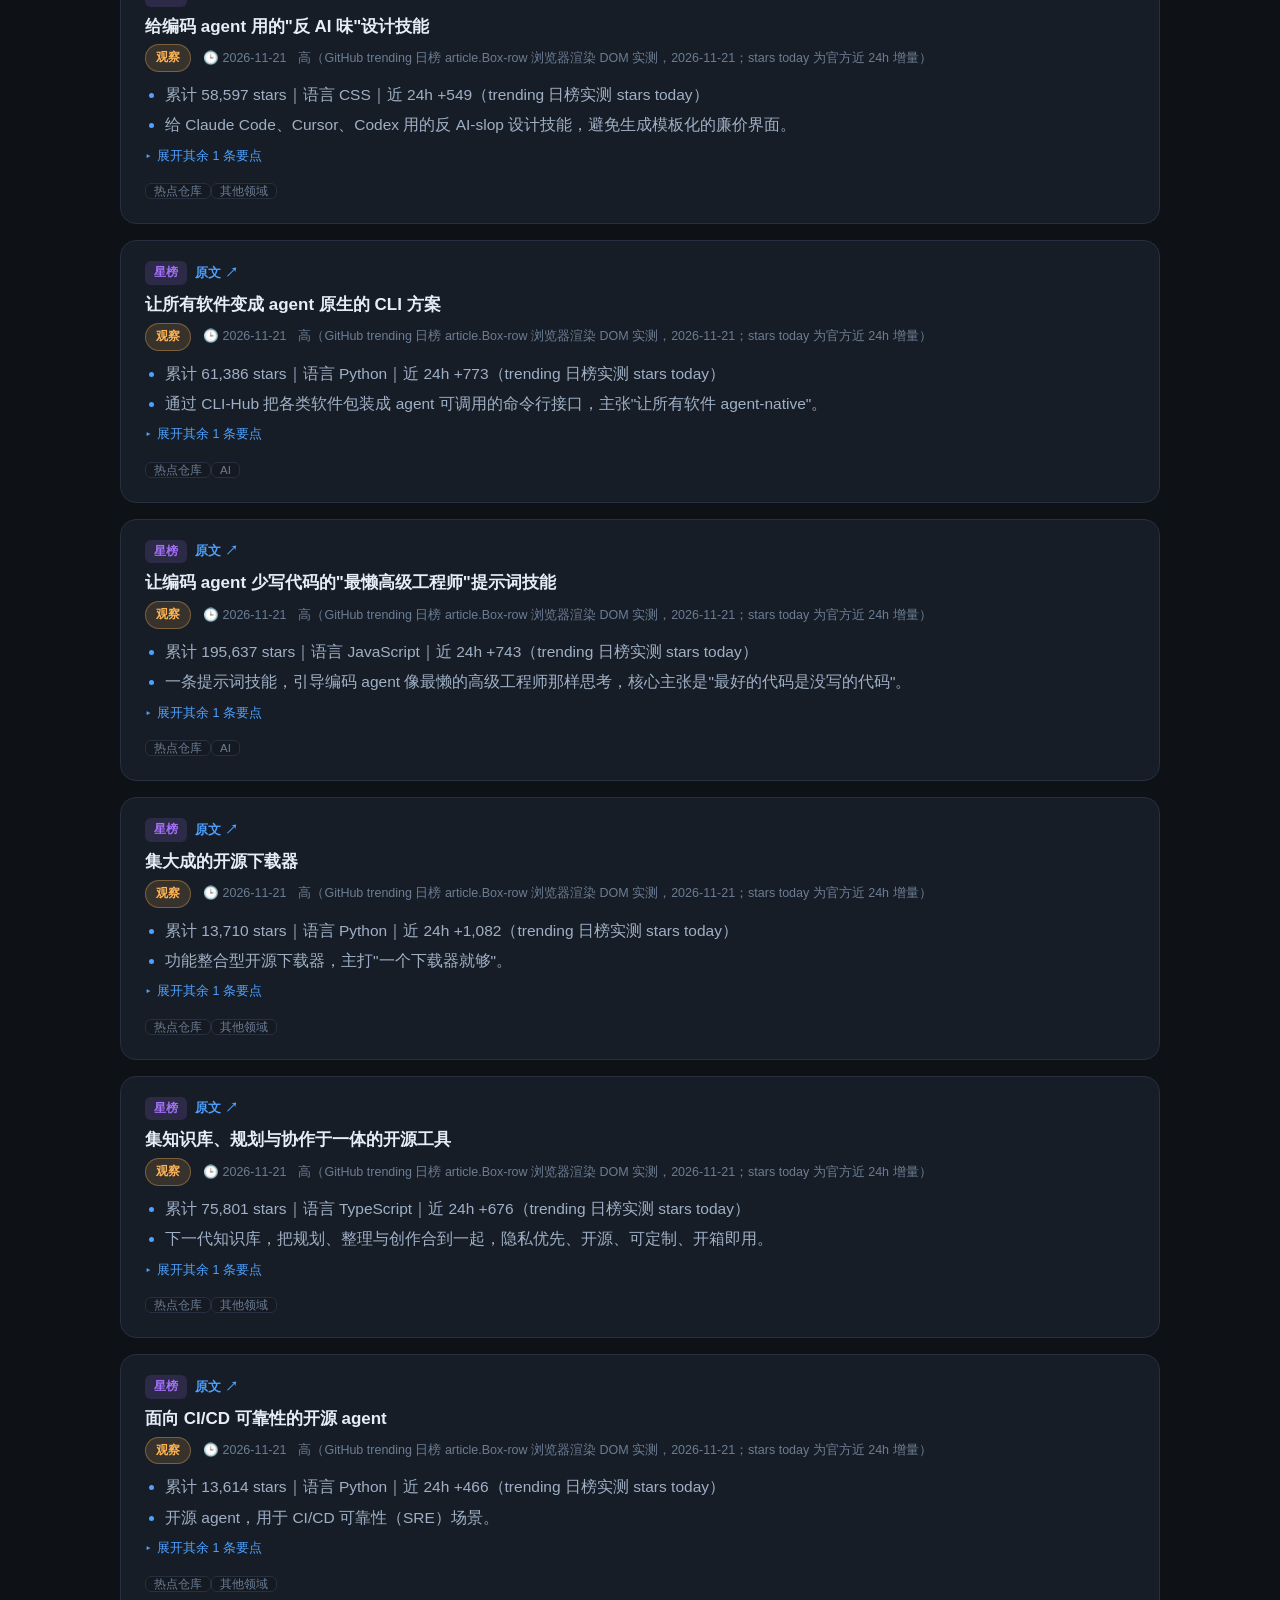
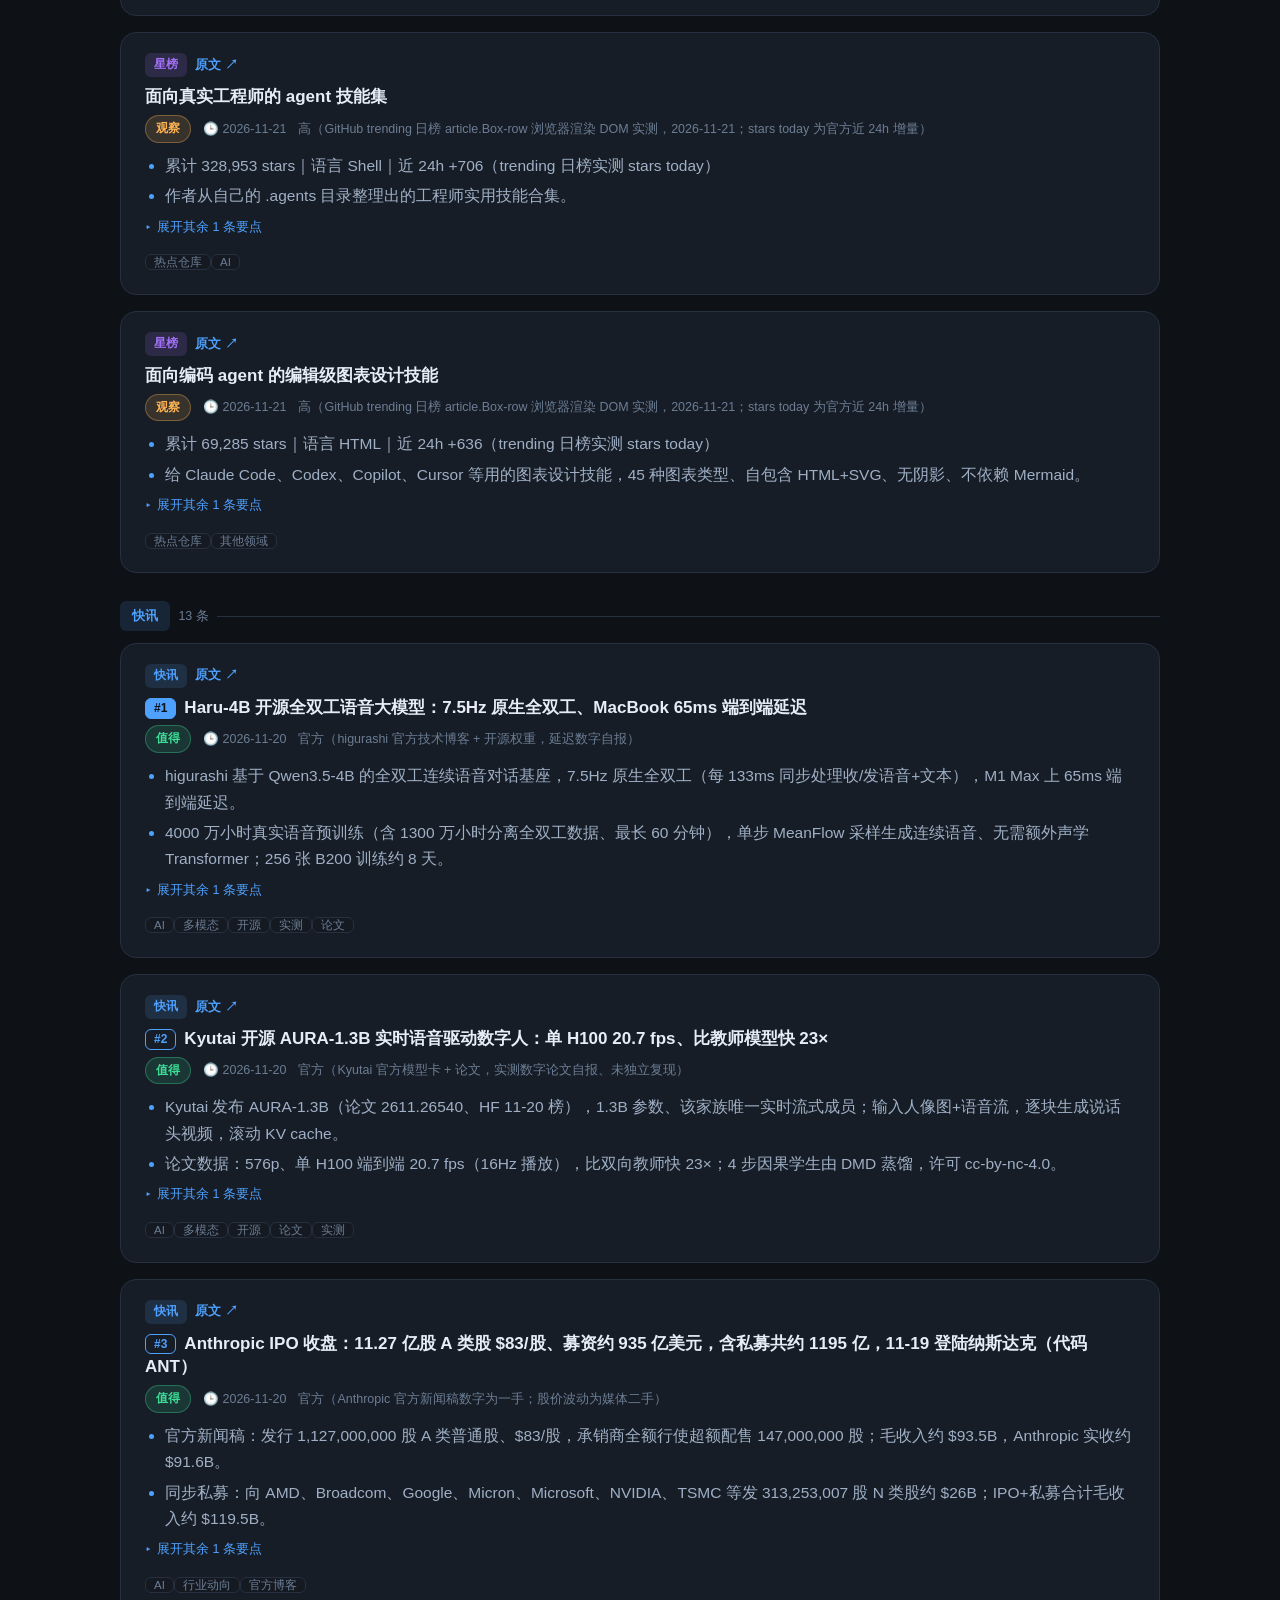
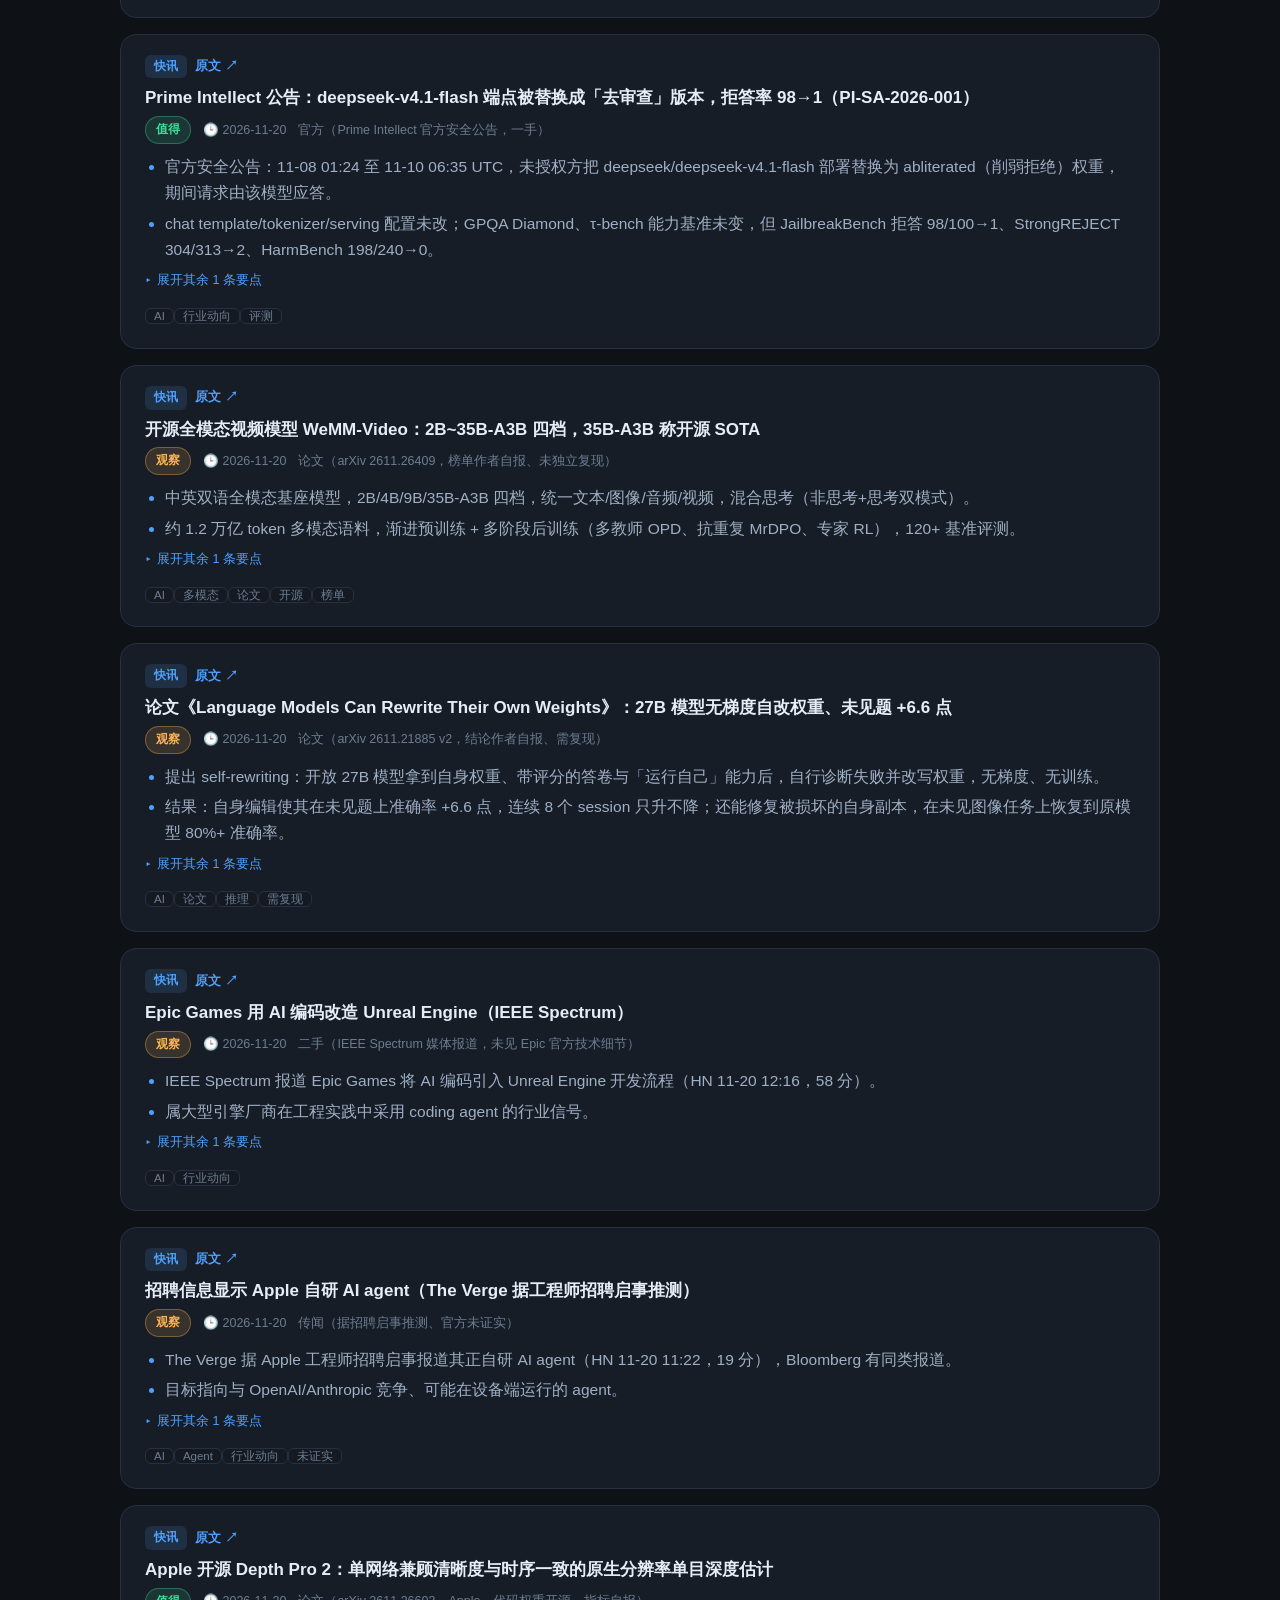
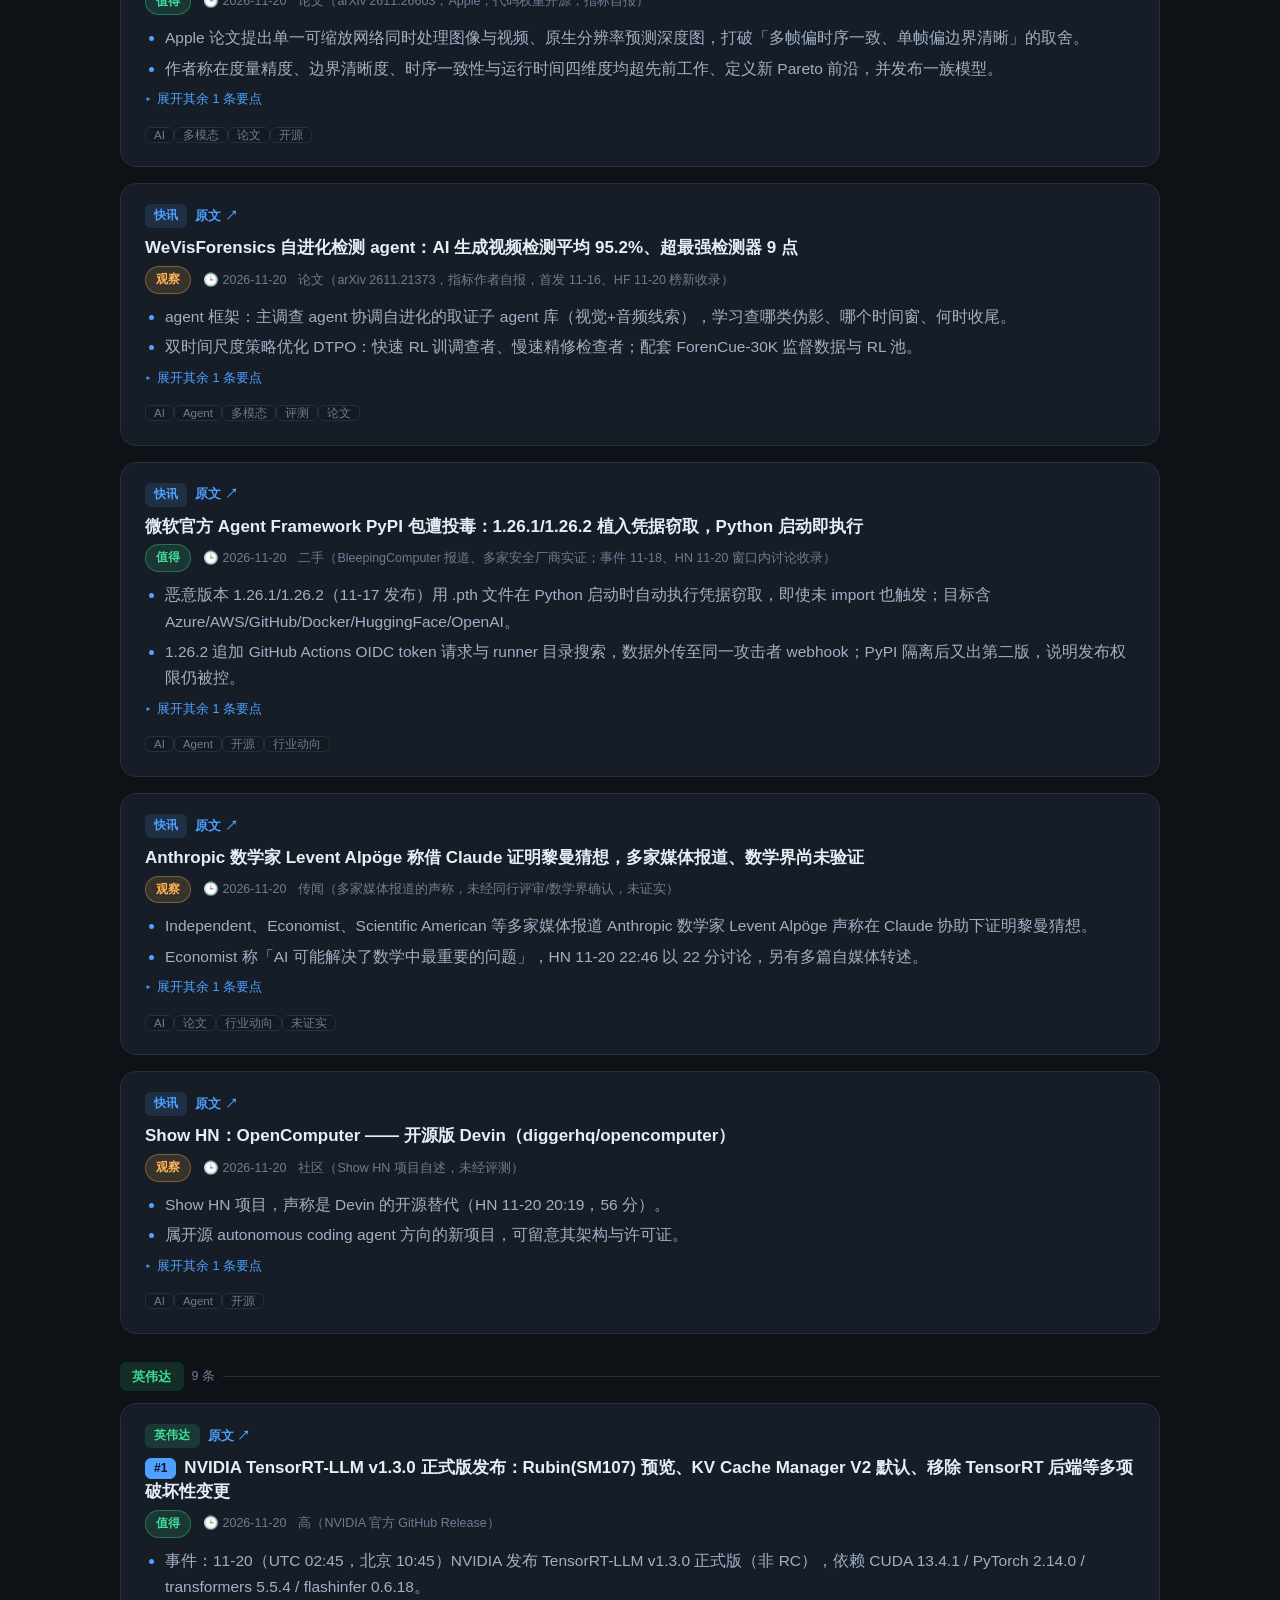
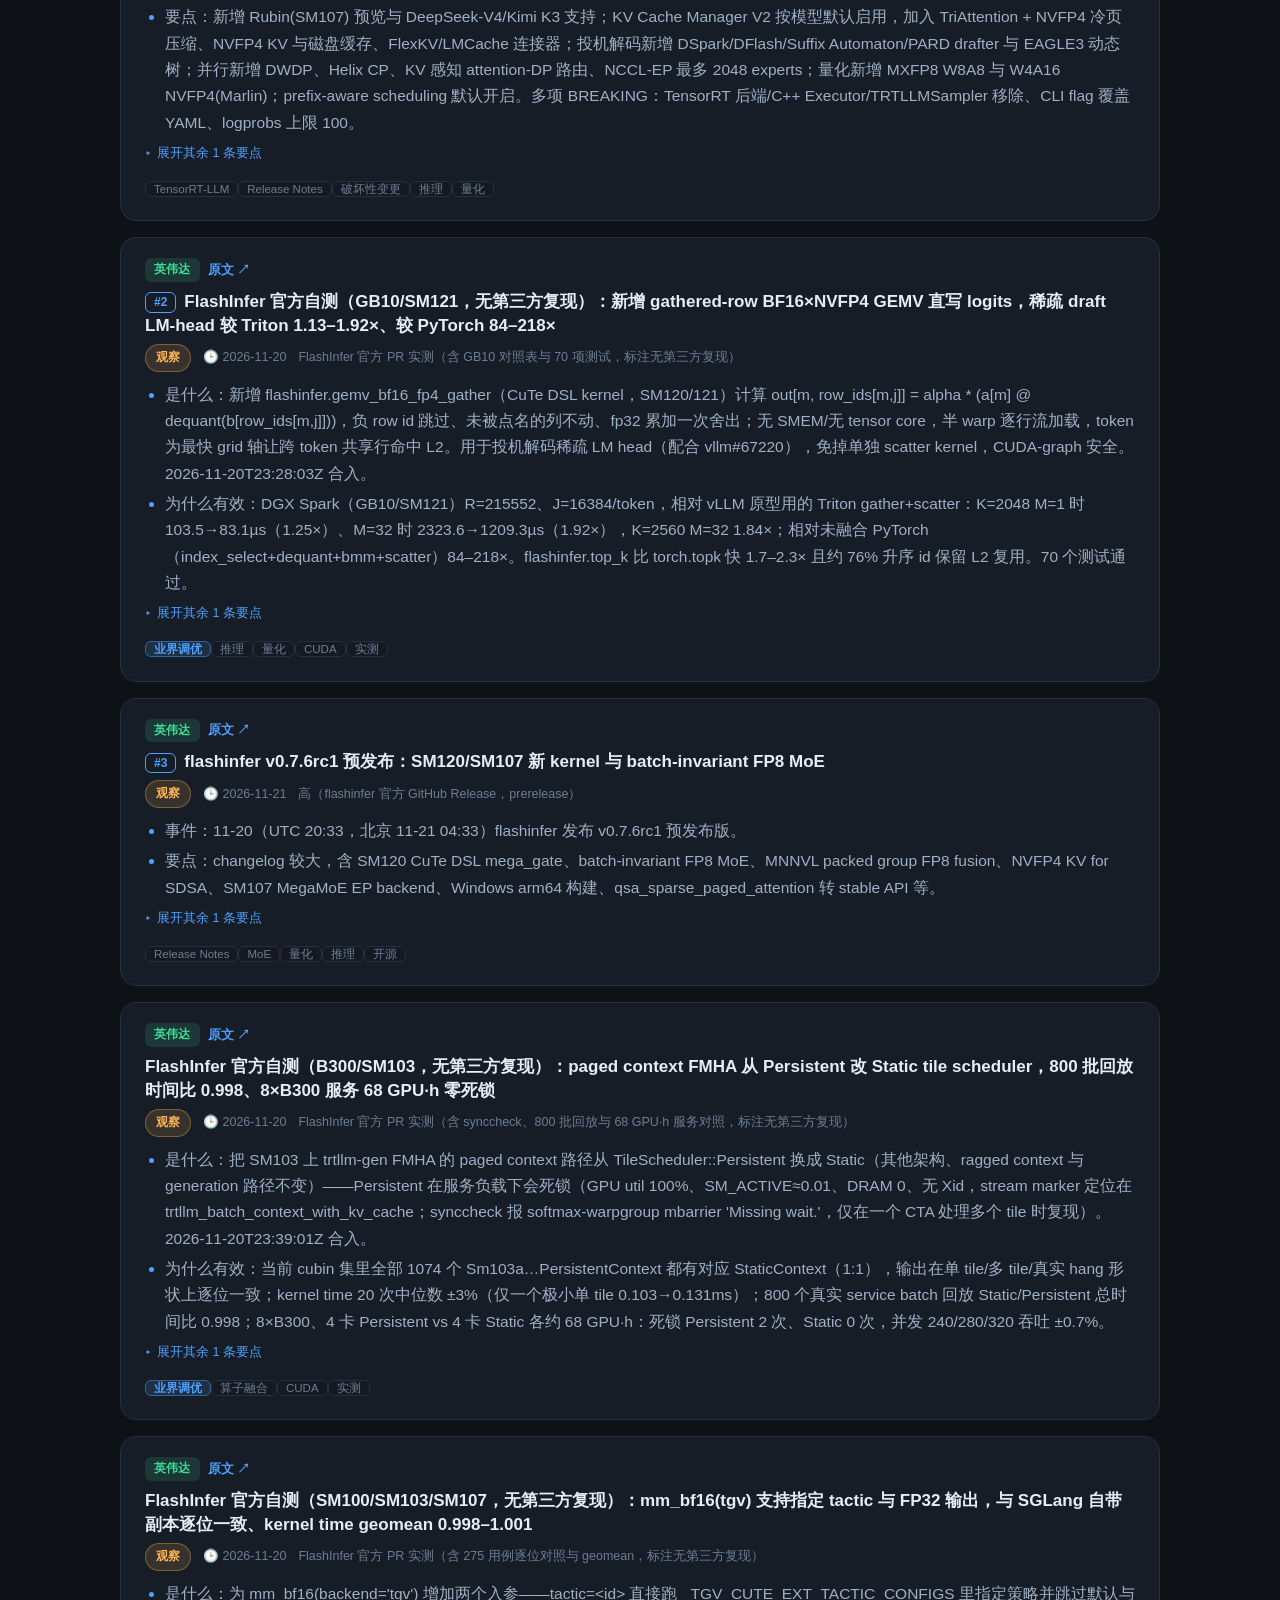
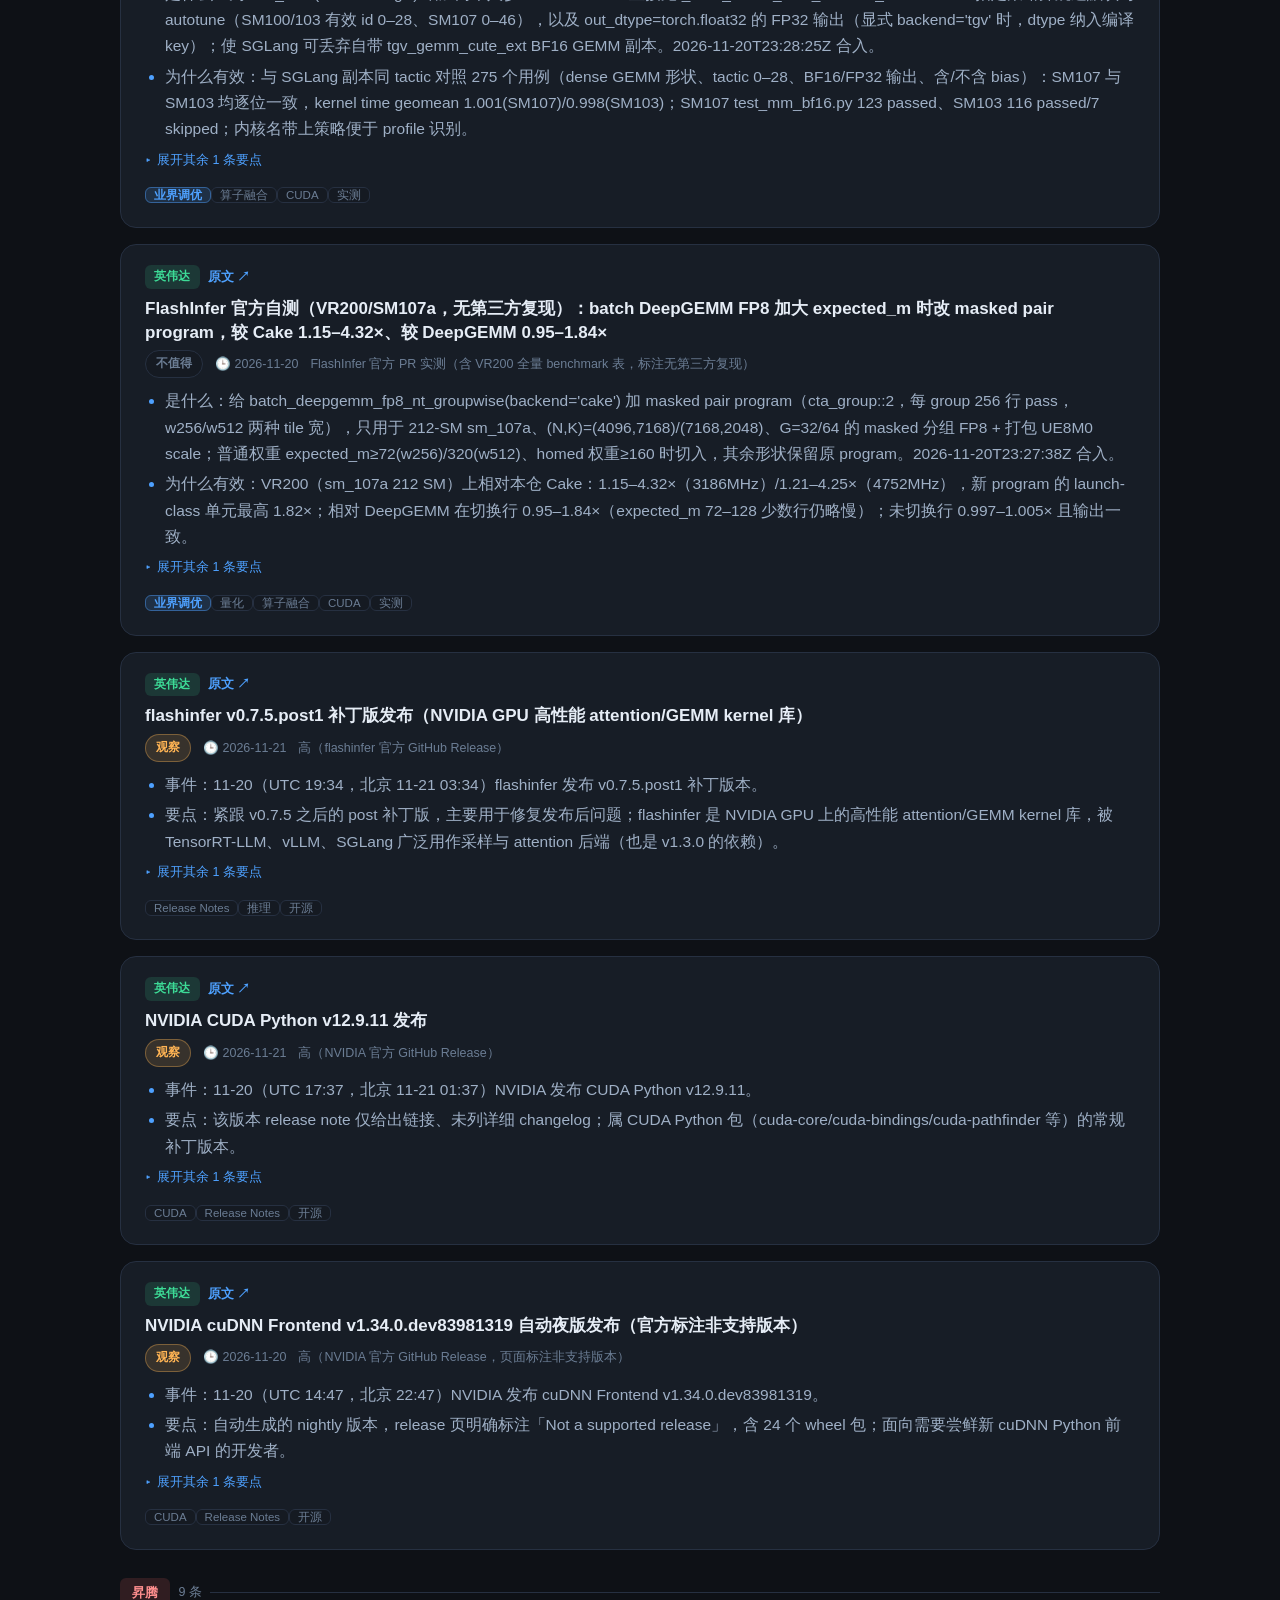
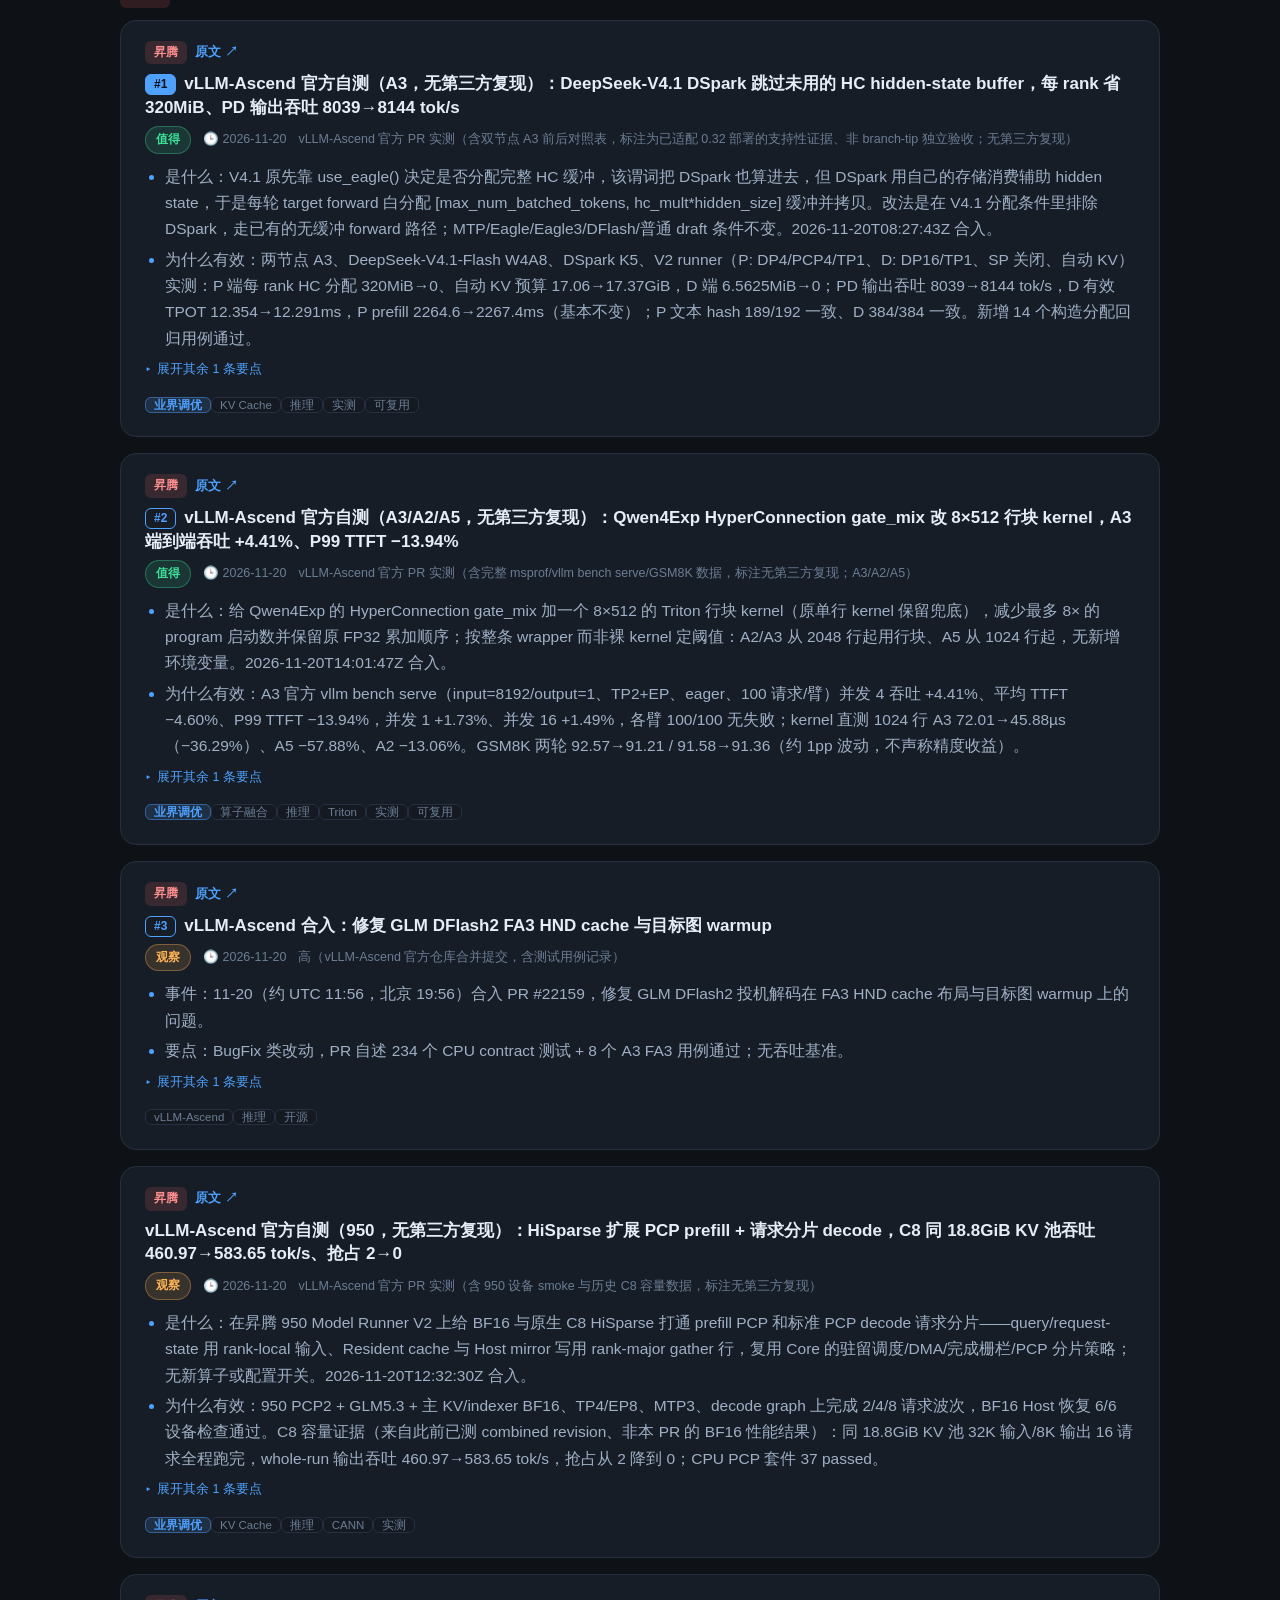
==== commit 870c7907: "站点补全三块专题：新增投机解码全景页（27 条，NVIDIA 17 / 昇腾 10）；四页统一五入口导航 + 当前页高亮；首页新增常驻专题入口与 KV 锚点跳转；全站回到顶部与滚动导航" ====
--- a/index.html
+++ b/index.html
@@ -1,4 +1,4 @@
-<!DOCTYPE html>
+﻿<!DOCTYPE html>
 <html lang="zh-CN">
 <head>
 <meta charset="UTF-8">
@@ -13,13 +13,13 @@
 <header class="site-header">
   <div class="wrap">
     <div class="header-inner">
-      <div class="brand">
+      <a class="brand" href="index.html" aria-label="回到首页">
         <span class="logo">📡</span>
         <div>
           <h1>AI 情报站</h1>
           <p class="tagline">每天一份，看得懂、用得上</p>
         </div>
-      </div>
+      </a>
       <div class="header-actions">
         <button id="theme-toggle" class="icon-btn" aria-label="切换主题" title="切换主题">◐</button>
       </div>
@@ -27,8 +27,9 @@
     <nav class="main-nav" aria-label="主导航">
       <a class="nav-link" href="#overview" data-anchor="overview">今日</a>
       <a class="nav-link" href="#list" data-anchor="list">情报</a>
-      <a class="nav-link" href="kv.html">KV 卸载</a>
+      <a class="nav-link" href="#kv-block" data-anchor="kv-block">KV 卸载</a>
       <a class="nav-link" href="graph.html">知识图谱</a>
+      <a class="nav-link" href="spec.html">投机解码</a>
     </nav>
   </div>
 </header>
@@ -86,6 +87,32 @@
       <p>没有匹配的方案。</p>
     </section>
   </section>
+  <section class="topics" id="topics" aria-label="常驻专题">
+    <div class="topics-head">
+      <h2>常驻专题</h2>
+      <p>日报之外，三张可以反复查的地图</p>
+    </div>
+    <div class="topic-grid">
+      <a class="topic-card" href="kv.html">
+        <span class="topic-logo">🧠</span>
+        <span class="topic-name">KV 卸载全景</span>
+        <span class="topic-desc">分层缓存两条线，方案带证据分级与坑</span>
+        <span class="topic-meta"><b data-count-for="kv">—</b> 条方案</span>
+      </a>
+      <a class="topic-card" href="graph.html">
+        <span class="topic-logo">🕸️</span>
+        <span class="topic-name">知识关联图谱</span>
+        <span class="topic-desc">从一个技术，看清它牵扯的机制与系统</span>
+        <span class="topic-meta"><b data-count-for="graph">—</b> 个节点</span>
+      </a>
+      <a class="topic-card" href="spec.html">
+        <span class="topic-logo">⚡</span>
+        <span class="topic-name">投机解码全景</span>
+        <span class="topic-desc">draft / EAGLE / Medusa，可照抄的参数与实测</span>
+        <span class="topic-meta"><b data-count-for="spec">—</b> 条方案</span>
+      </a>
+    </div>
+  </section>
 </main>
 
 <footer class="site-footer">
@@ -97,5 +124,6 @@
 
 <script src="assets/app.js"></script>
 <script src="assets/kv.js"></script>
+<script src="assets/ui.js"></script>
 </body>
 </html>
--- a/assets/style.css
+++ b/assets/style.css
@@ -1,4 +1,4 @@
-/* AI 情报站 —— 纯静态样式，无 CDN、无构建；暗/亮双主题 */
+﻿/* AI 情报站 —— 纯静态样式，无 CDN、无构建；暗/亮双主题 */
 :root {
   /* 8px 栅格 */
   --sp: 8px;
@@ -107,6 +107,35 @@
   transition: .16s;
 }
 .nav-link:hover { color: var(--accent); background: var(--accent-soft); }
+.nav-link.is-active { color: var(--accent); background: var(--accent-soft); }
+.brand { text-decoration: none; color: inherit; }
+
+/* ---------- 回到顶部（所有页面共用，由 assets/ui.js 注入） ---------- */
+.to-top {
+  position: fixed;
+  right: 18px;
+  bottom: 22px;
+  z-index: 40;
+  width: 42px;
+  height: 42px;
+  display: grid;
+  place-items: center;
+  font-size: 18px;
+  line-height: 1;
+  color: var(--ink-2);
+  background: color-mix(in srgb, var(--bg) 86%, transparent);
+  border: 1px solid var(--line);
+  border-radius: 50%;
+  box-shadow: 0 6px 20px rgba(0, 0, 0, .18);
+  backdrop-filter: blur(8px);
+  cursor: pointer;
+  opacity: 0;
+  transform: translateY(8px);
+  pointer-events: none;
+  transition: opacity .18s, transform .18s, color .16s, border-color .16s;
+}
+.to-top.is-visible { opacity: 1; transform: none; pointer-events: auto; }
+.to-top:hover { color: var(--accent); border-color: var(--accent); }
 
 /* ---------- 首屏今日要点（从 title 自动生成，最多 3 条）---------- */
 .briefing {
@@ -583,7 +612,7 @@
 @media (max-width: 640px) {
   .wrap { padding: 0 16px; }
   .header-inner { padding-top: calc(var(--sp) * 1.5); padding-bottom: calc(var(--sp) * 1.5); }
-  .nav-link { padding: 9px 12px; font-size: 13px; }
+  .nav-link { padding: 9px 9px; font-size: 12.5px; letter-spacing: -.1px; }
   #toolbar { align-items: stretch; }
   .search-box { width: 100%; }
   .search-box input { width: 100%; max-width: none; }
@@ -627,3 +656,33 @@
   .innov-band { padding: calc(var(--sp) * .75); }
   .innov-peek { flex-basis: 100%; }
 }
+
+/* ---------- 常驻专题（KV / 图谱 / 投机解码）---------- */
+.topics { margin-top: calc(var(--sp) * 4); }
+.topics-head h2 { margin: 0; font-size: 17px; }
+.topics-head p { margin: 4px 0 0; font-size: 12.5px; color: var(--ink-3); }
+.topic-grid {
+  display: grid;
+  grid-template-columns: repeat(3, minmax(0, 1fr));
+  gap: calc(var(--sp) * 1.5);
+  margin-top: calc(var(--sp) * 1.5);
+}
+.topic-card {
+  display: flex; flex-direction: column; gap: 6px;
+  padding: calc(var(--sp) * 2);
+  border: 1px solid var(--line);
+  border-radius: var(--radius-sm);
+  background: var(--card);
+  text-decoration: none; color: inherit;
+  transition: border-color .16s, transform .16s;
+}
+.topic-card:hover { border-color: var(--accent); transform: translateY(-1px); }
+.topic-logo { font-size: 20px; line-height: 1; }
+.topic-name { font-size: 14.5px; font-weight: 700; }
+.topic-desc { font-size: 12.5px; line-height: 1.6; color: var(--ink-3); }
+.topic-meta { margin-top: auto; font-size: 12px; color: var(--ink-3); }
+.topic-meta b { color: var(--accent); font-size: 13px; }
+@media (max-width: 720px) {
+  .topic-grid { grid-template-columns: minmax(0, 1fr); gap: 10px; }
+  .topic-card { padding: calc(var(--sp) * 1.6); }
+}
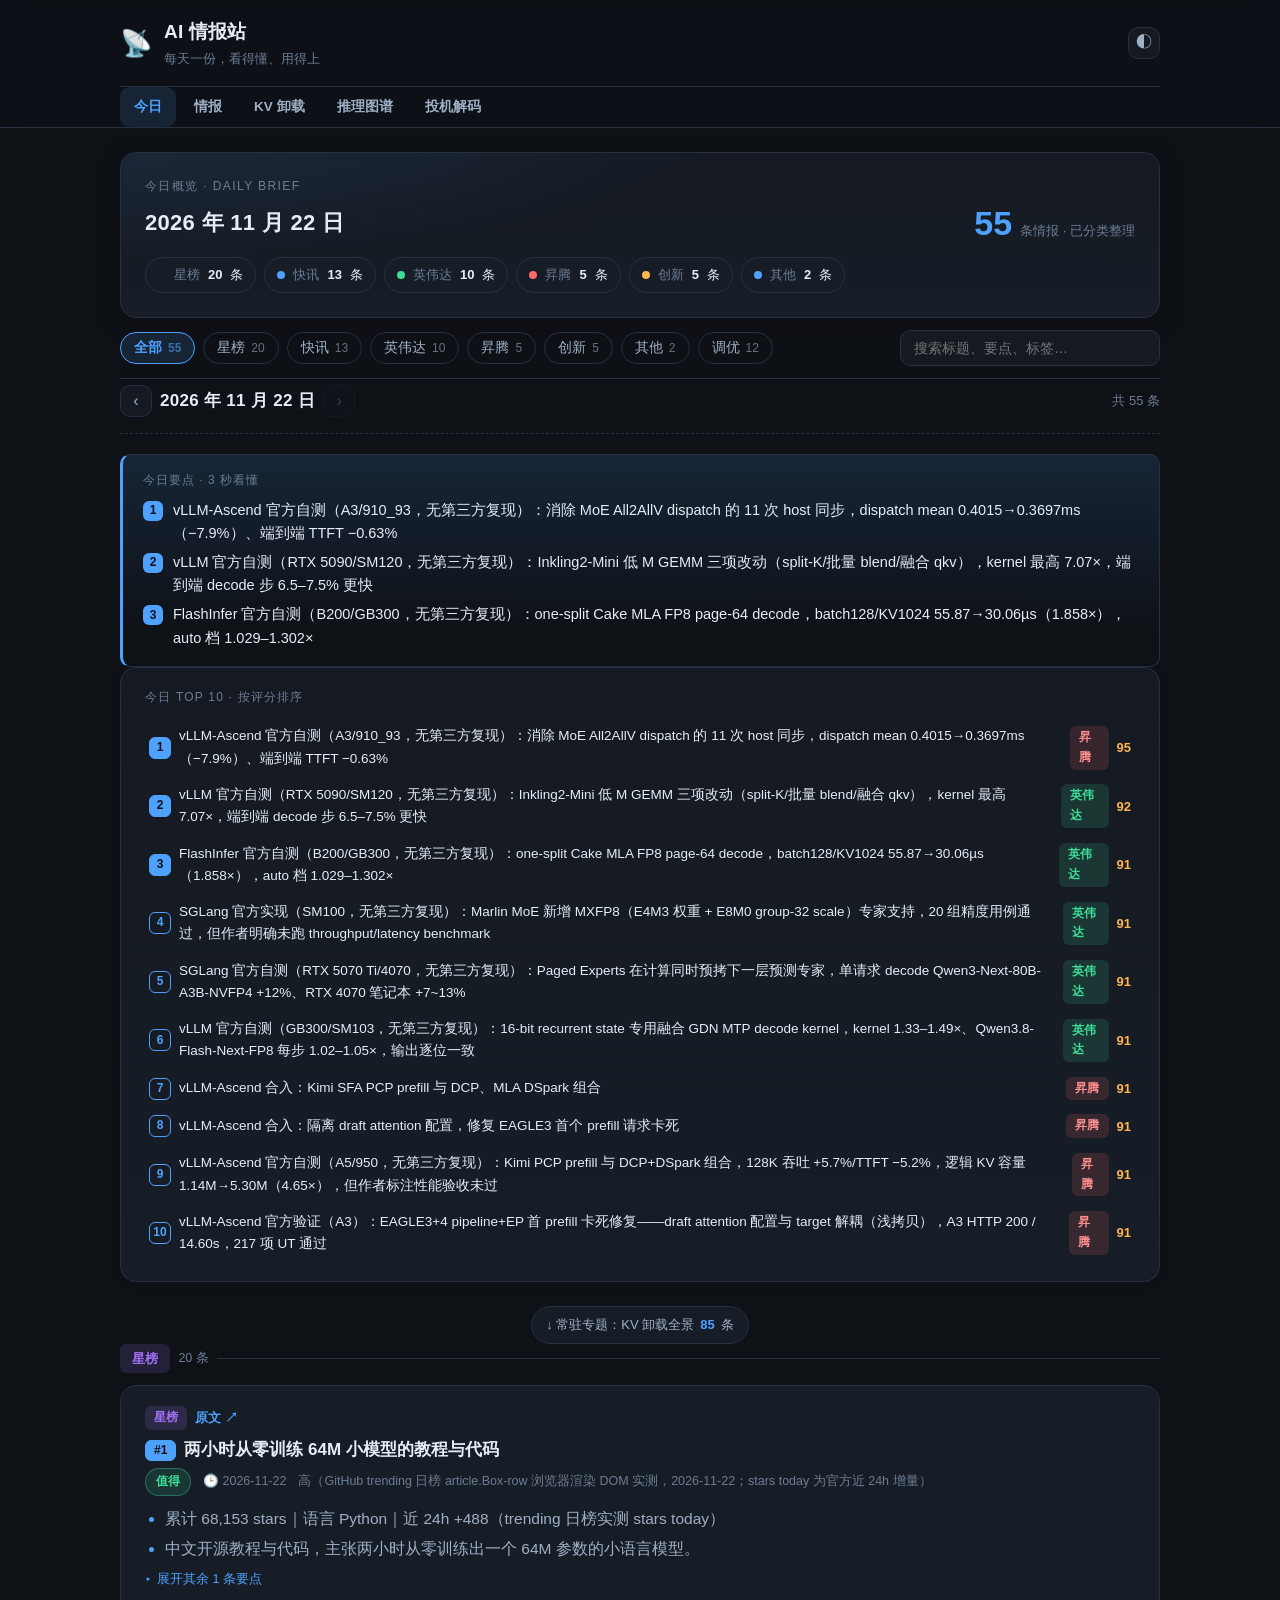
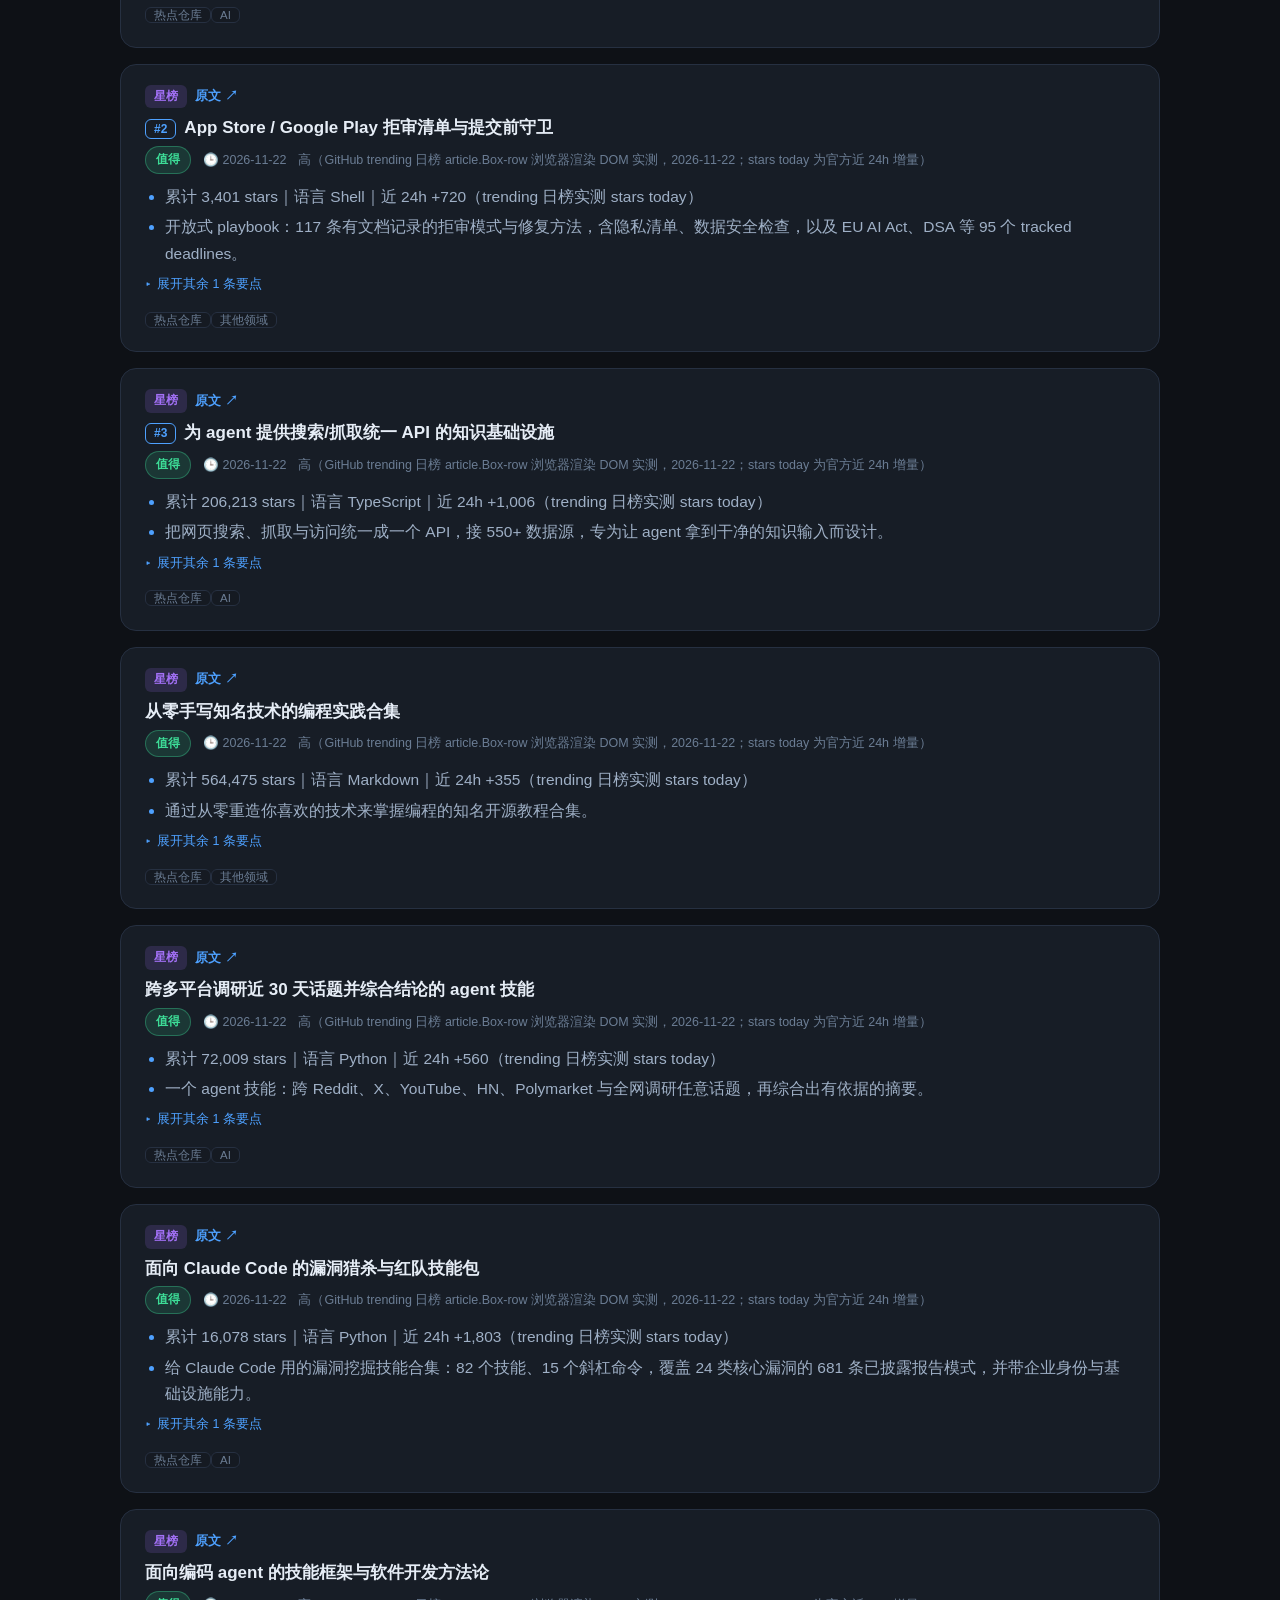
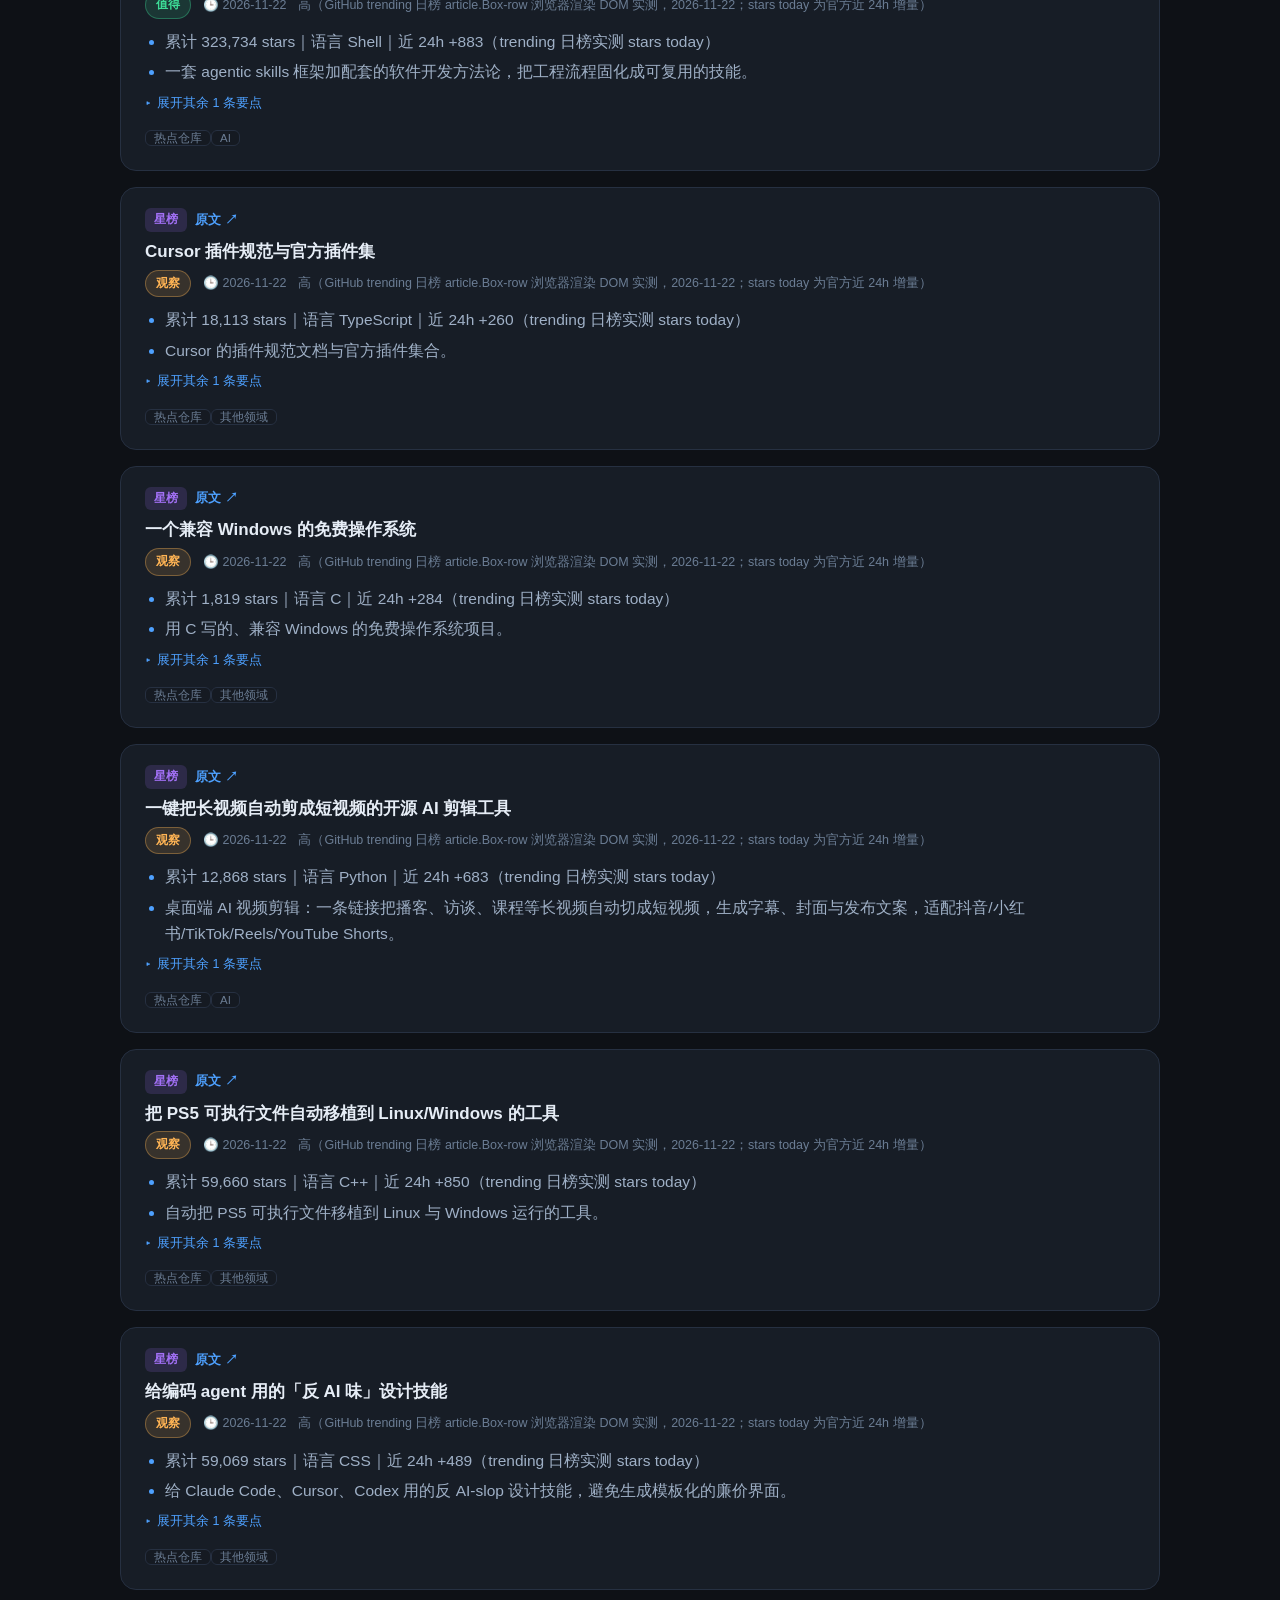
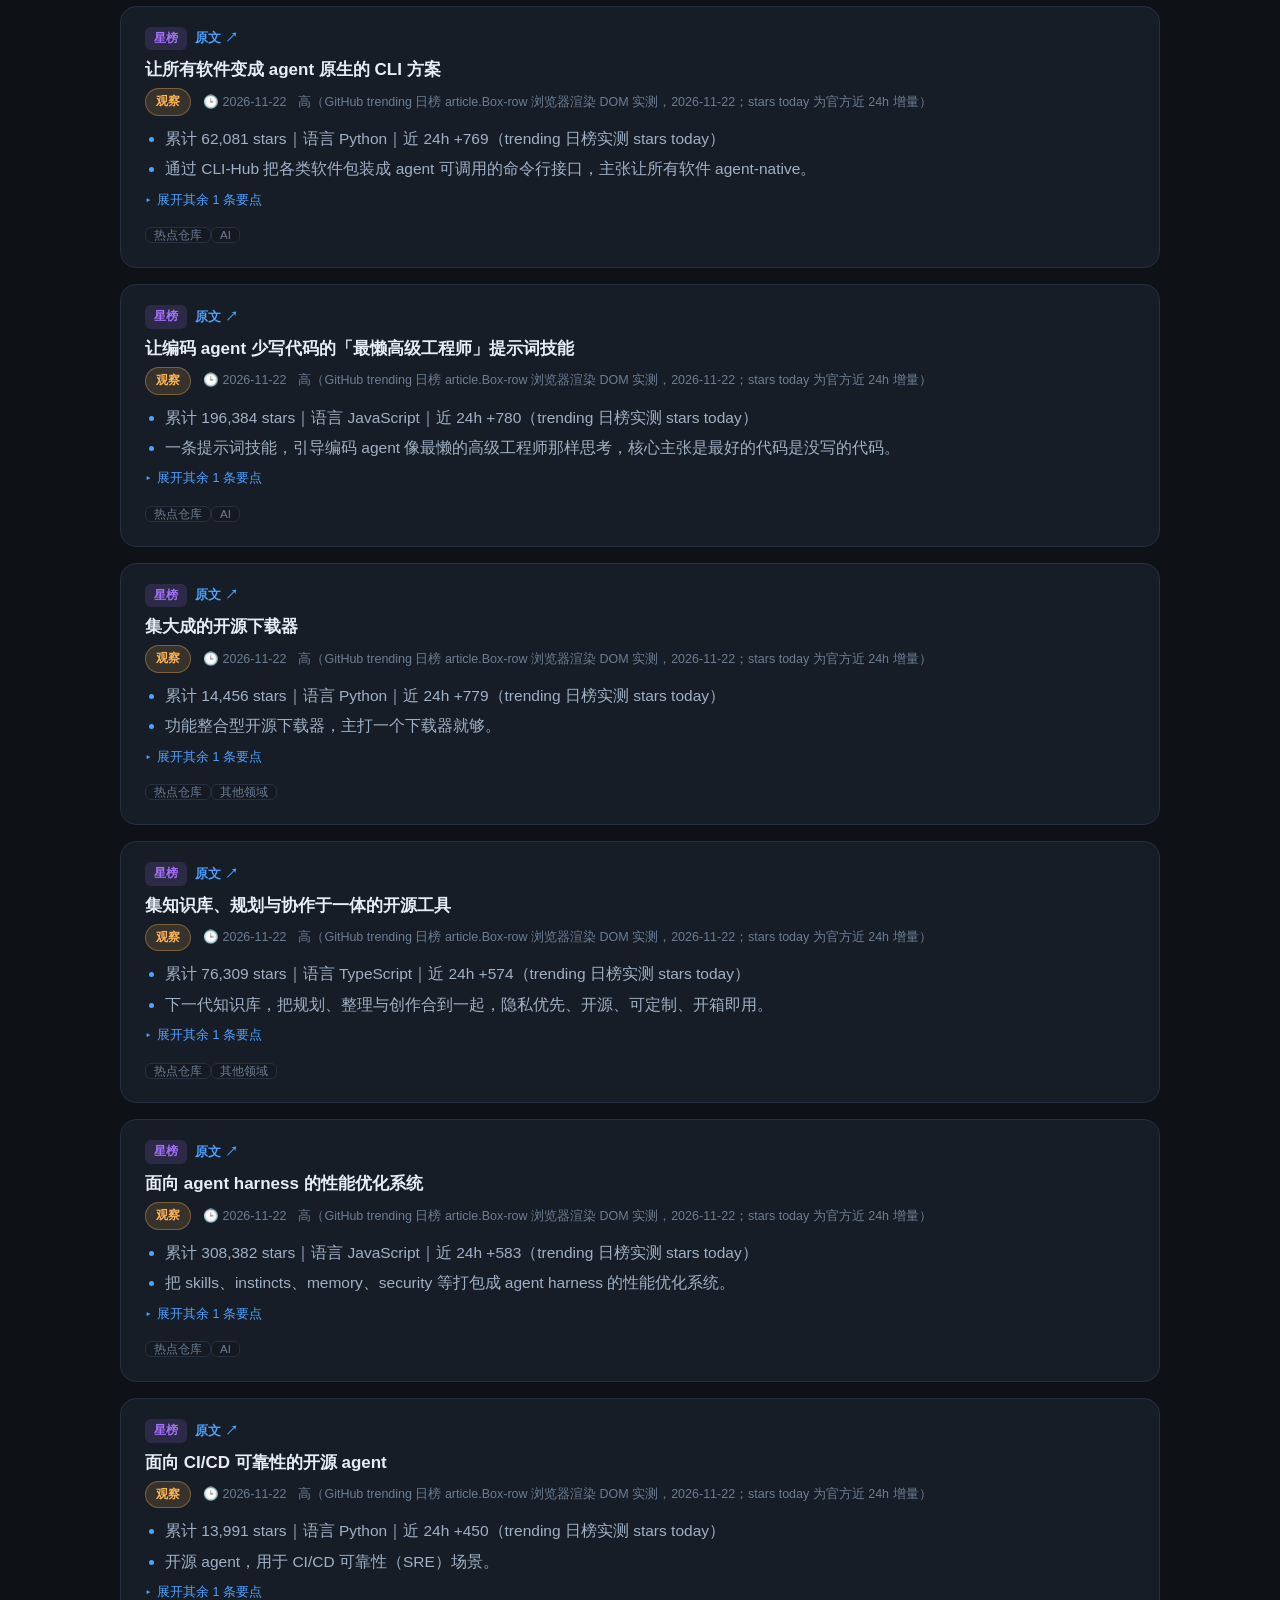
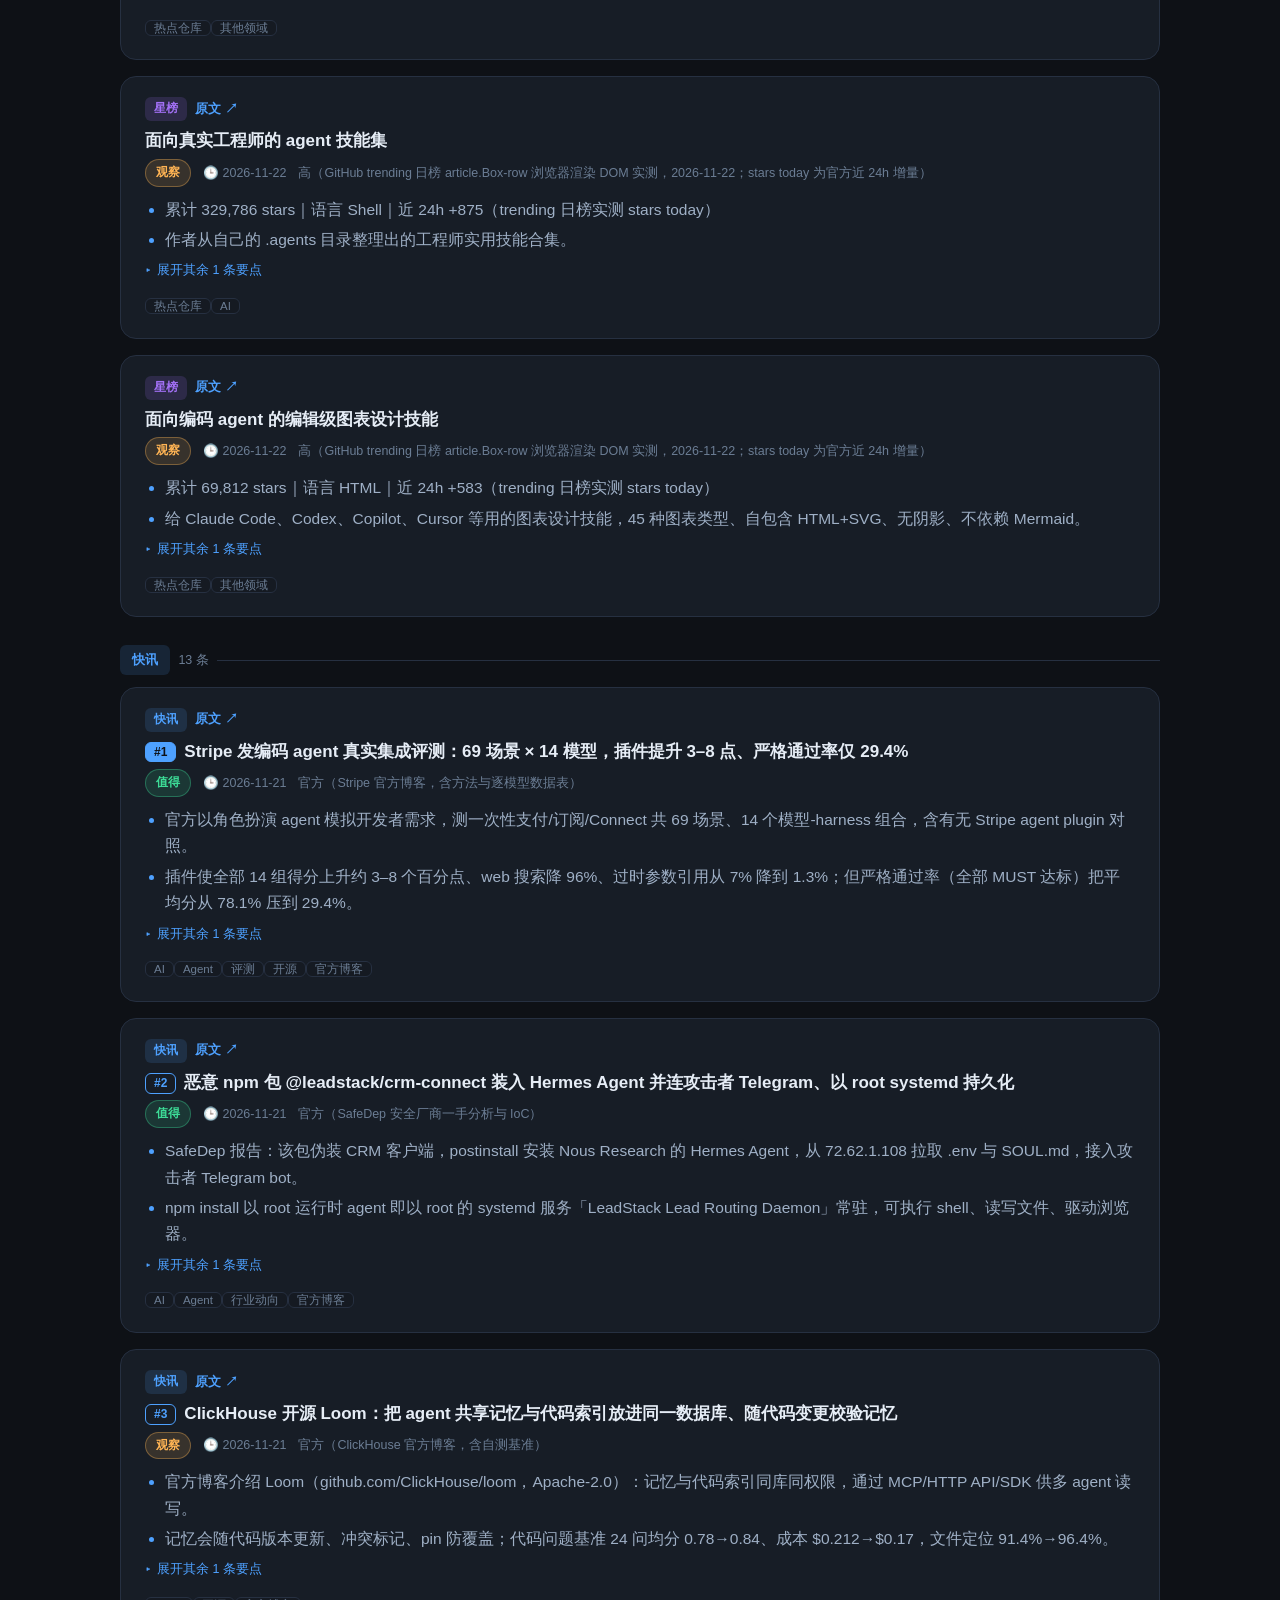
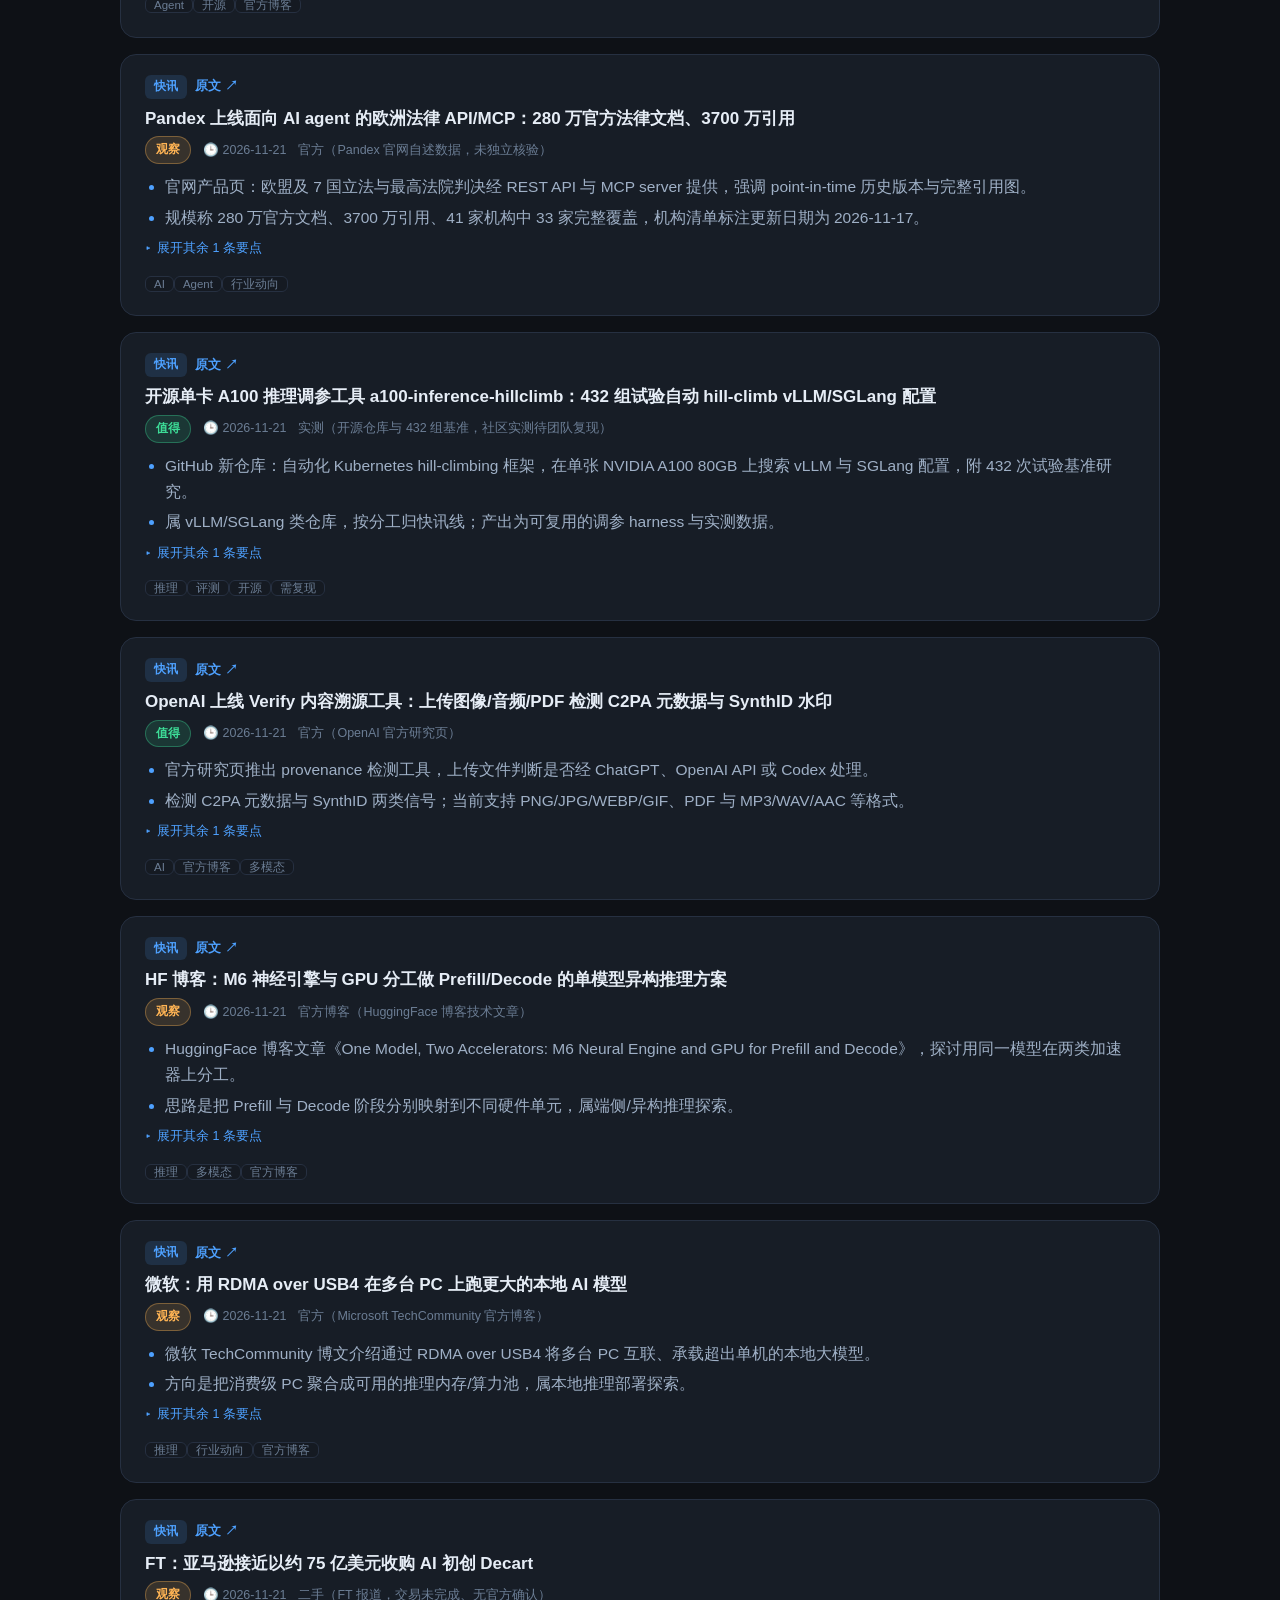
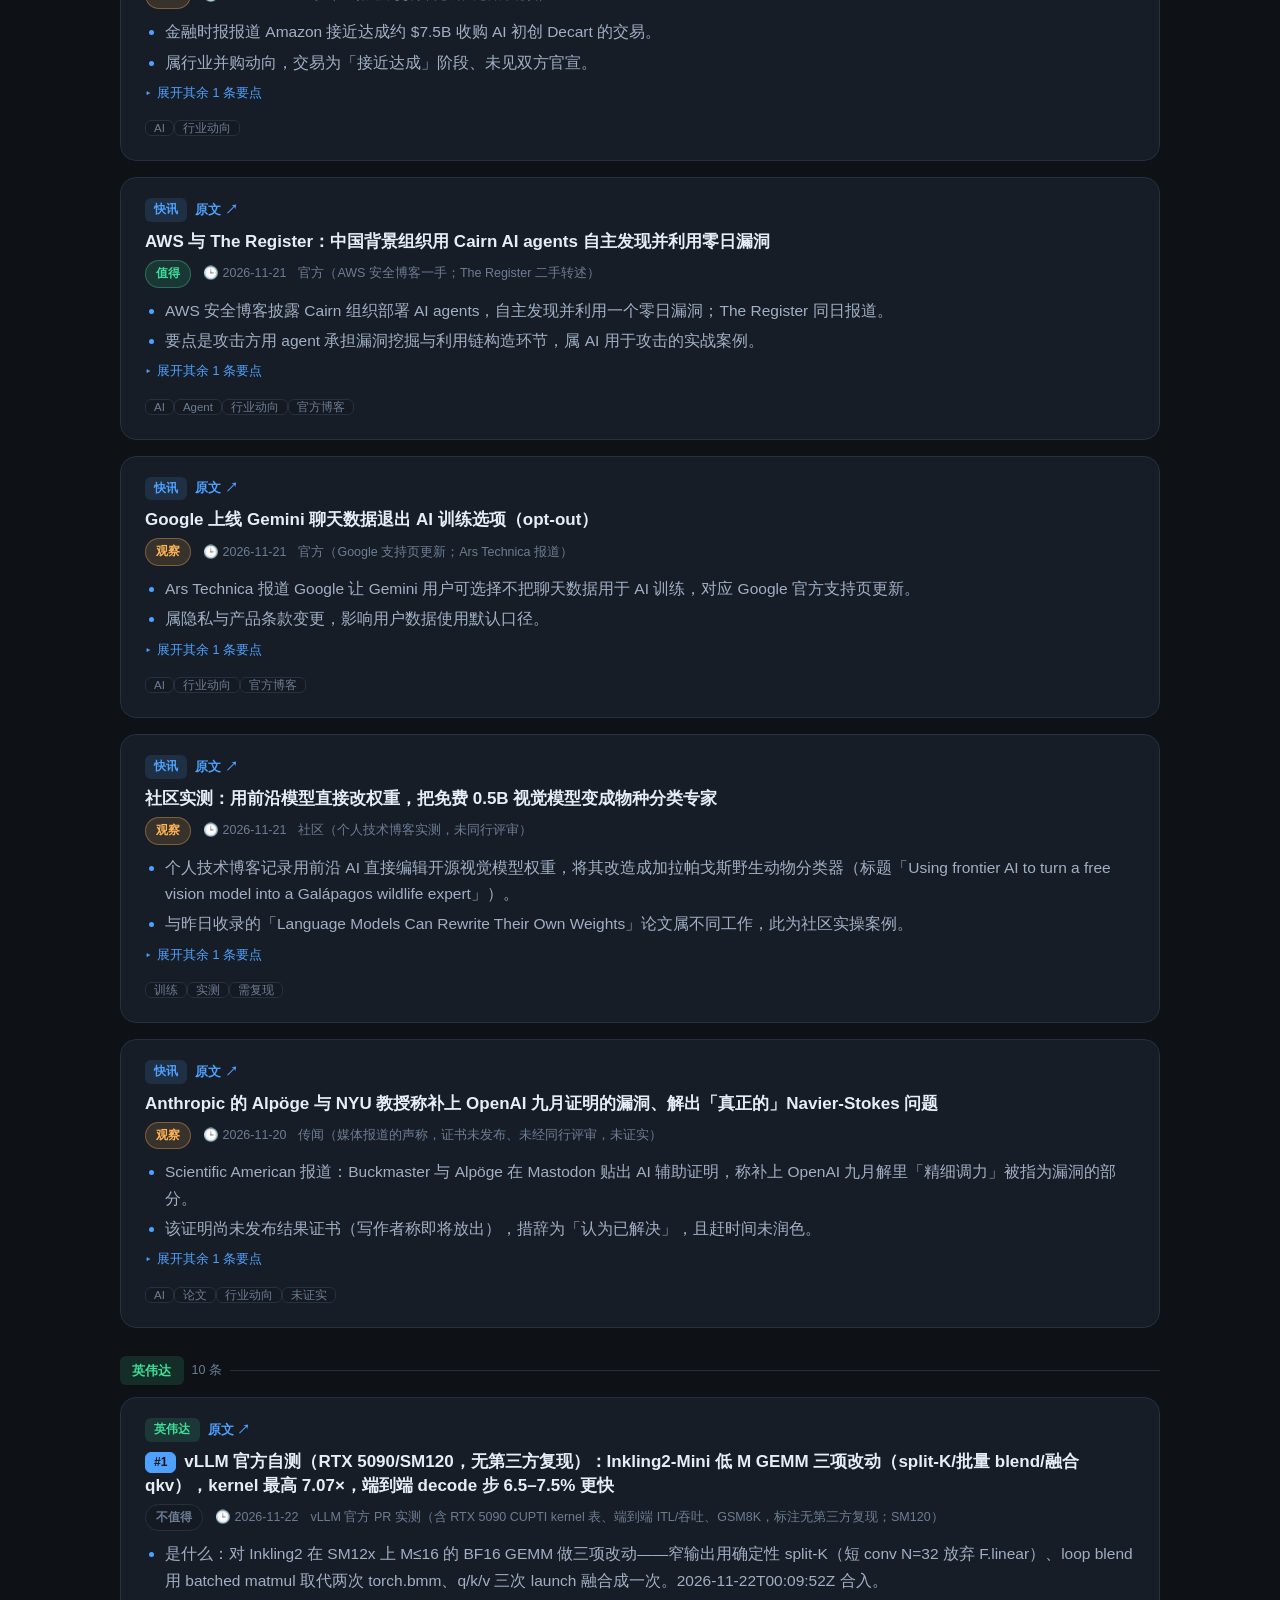
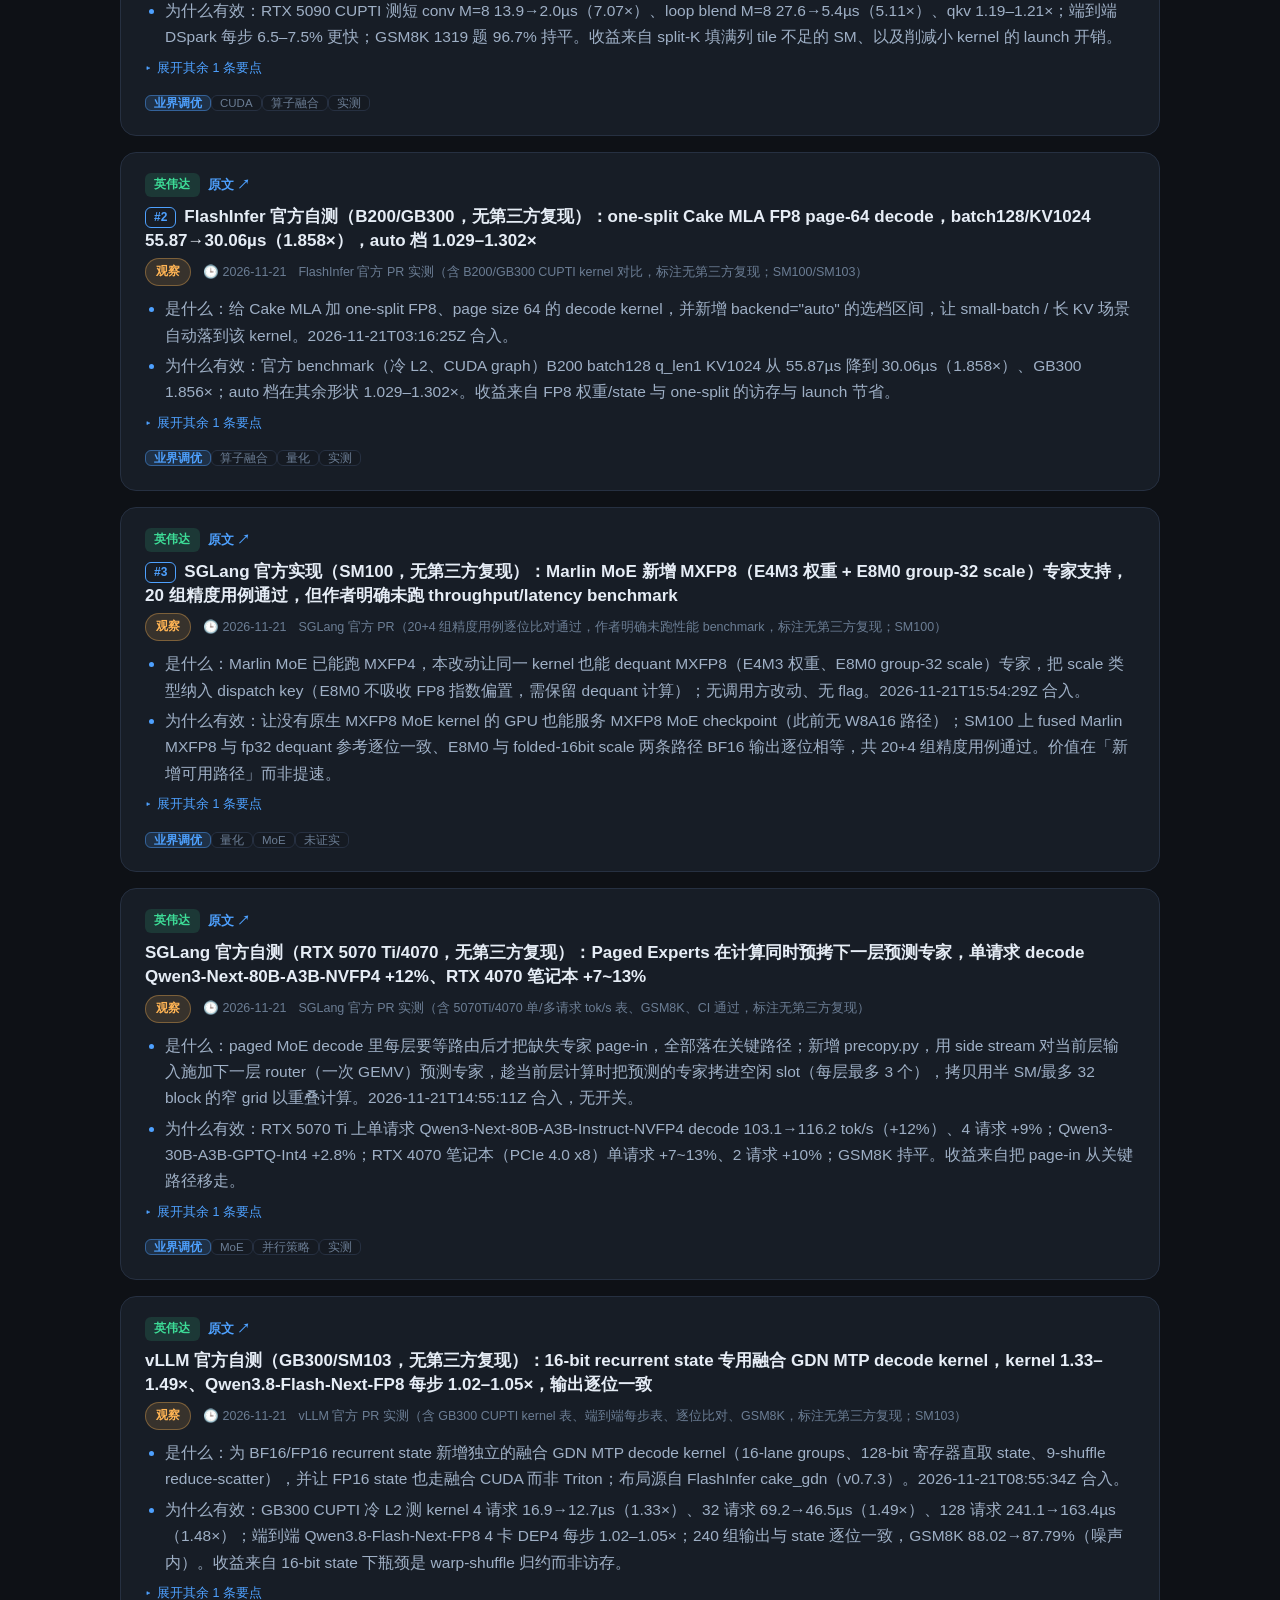
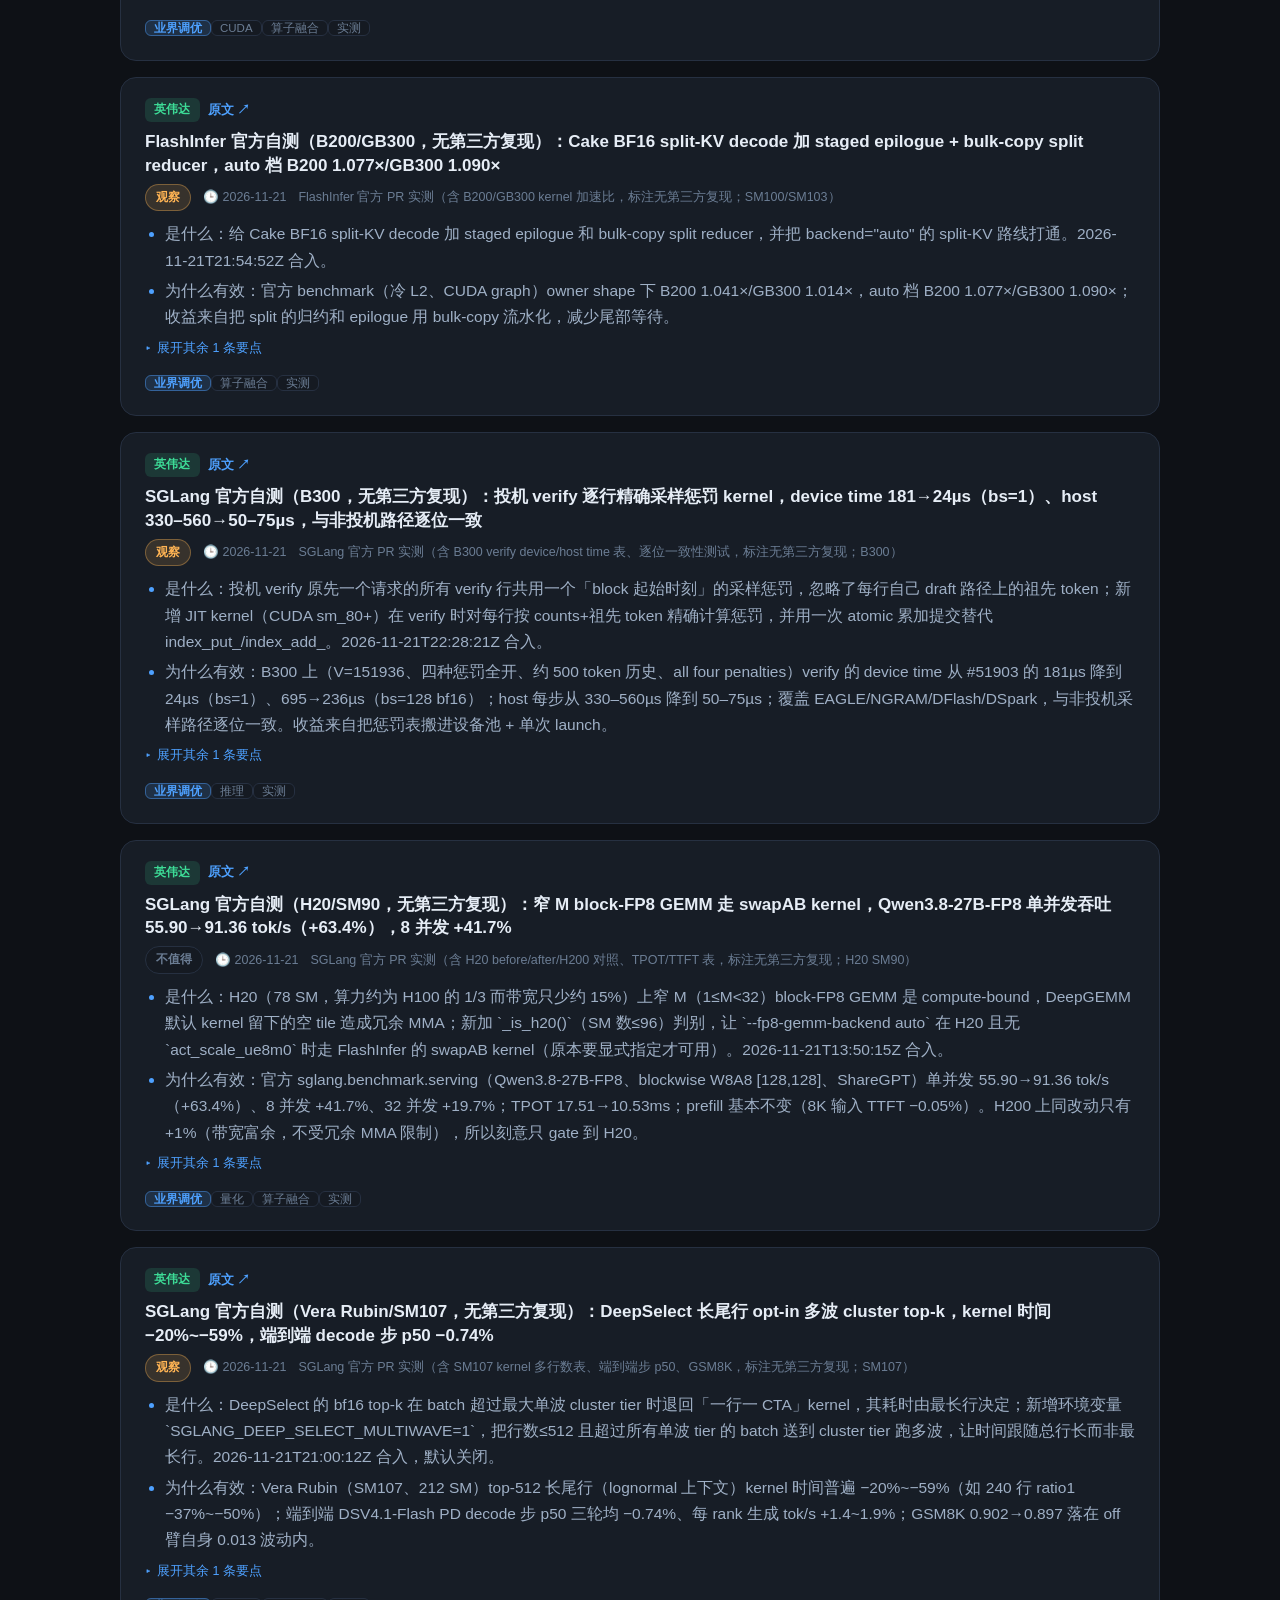
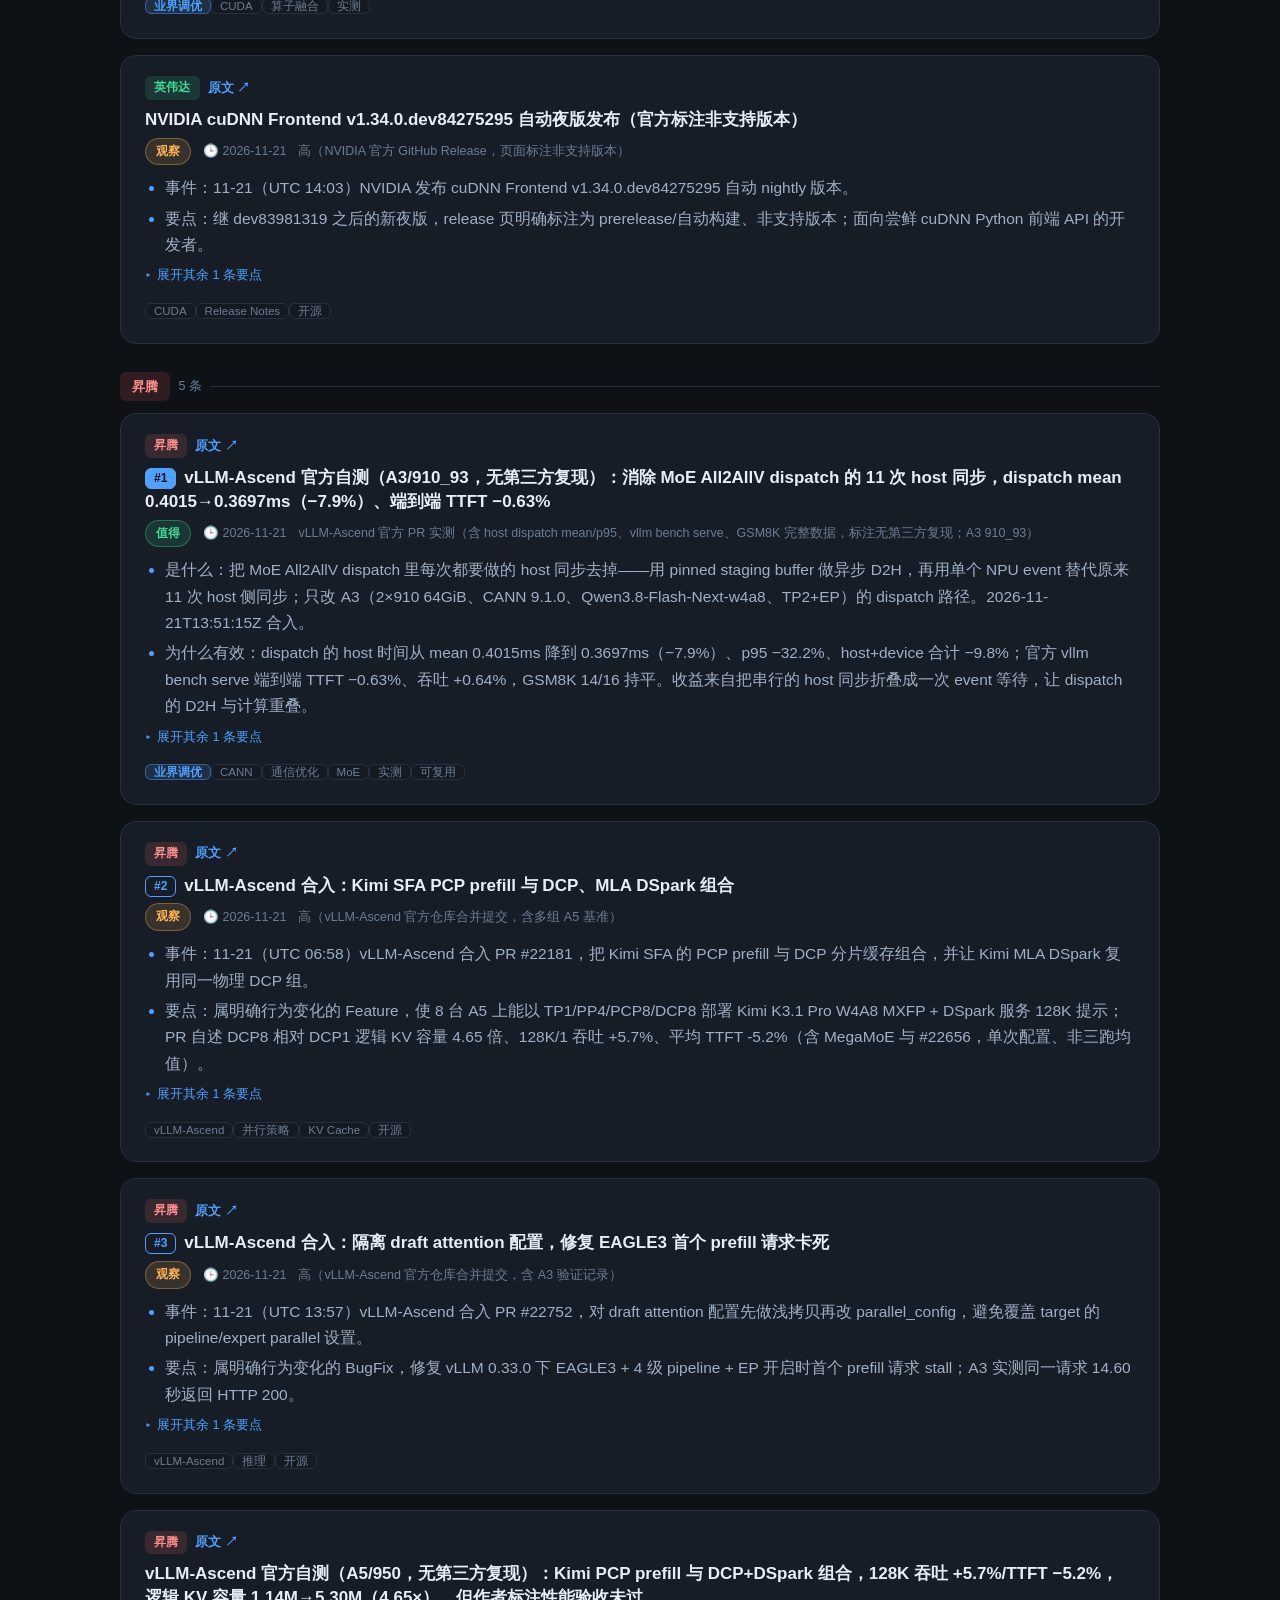
==== commit f81da22d: "graph: v1 整站图谱重新上线（真数据 170 节点/156 边） - 数据：切到 graph-v1 真数据，170 节点 / 156 边，移除全部 fixture；加载失败显示错误不静默回退 " ====
--- a/index.html
+++ b/index.html
@@ -28,7 +28,7 @@
       <a class="nav-link" href="#overview" data-anchor="overview">今日</a>
       <a class="nav-link" href="#list" data-anchor="list">情报</a>
       <a class="nav-link" href="#kv-block" data-anchor="kv-block">KV 卸载</a>
-      <a class="nav-link" href="graph.html">知识图谱</a>
+      <a class="nav-link" href="graph.html">推理图谱</a>
       <a class="nav-link" href="spec.html">投机解码</a>
     </nav>
   </div>
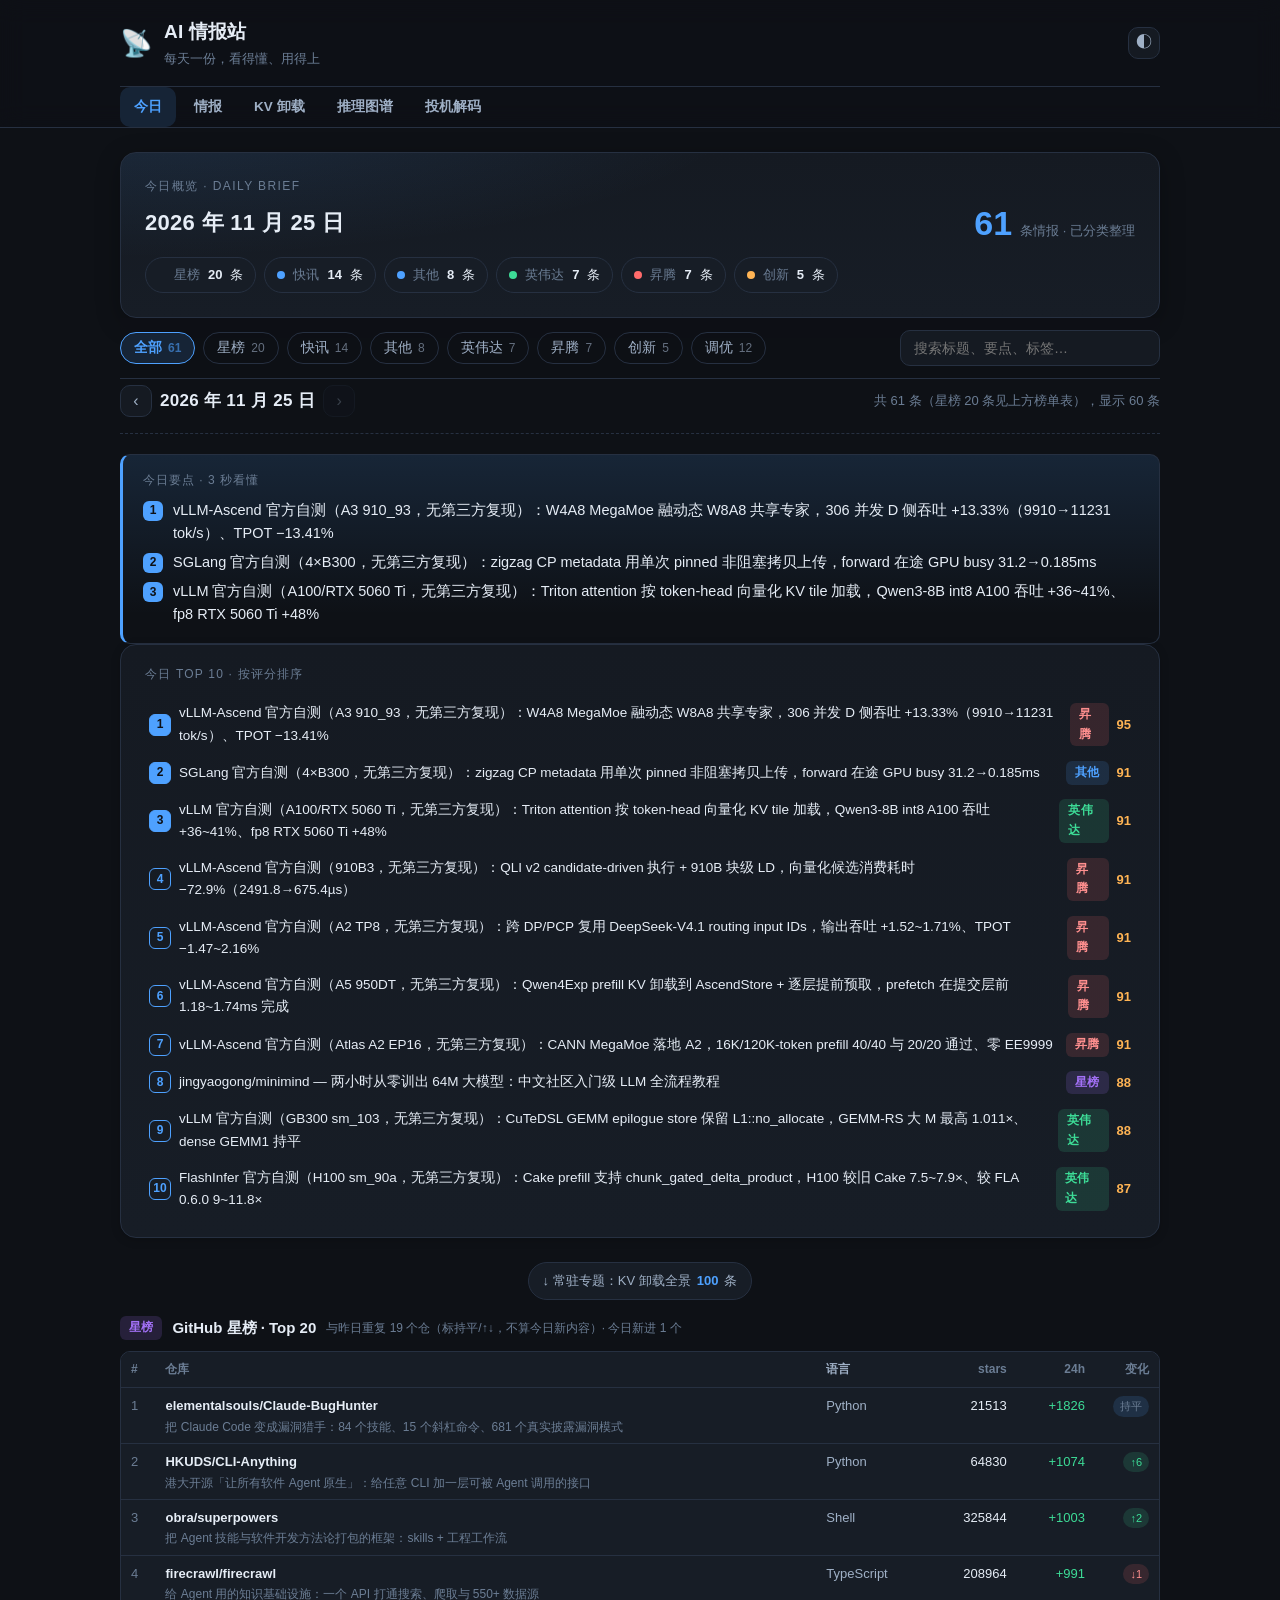
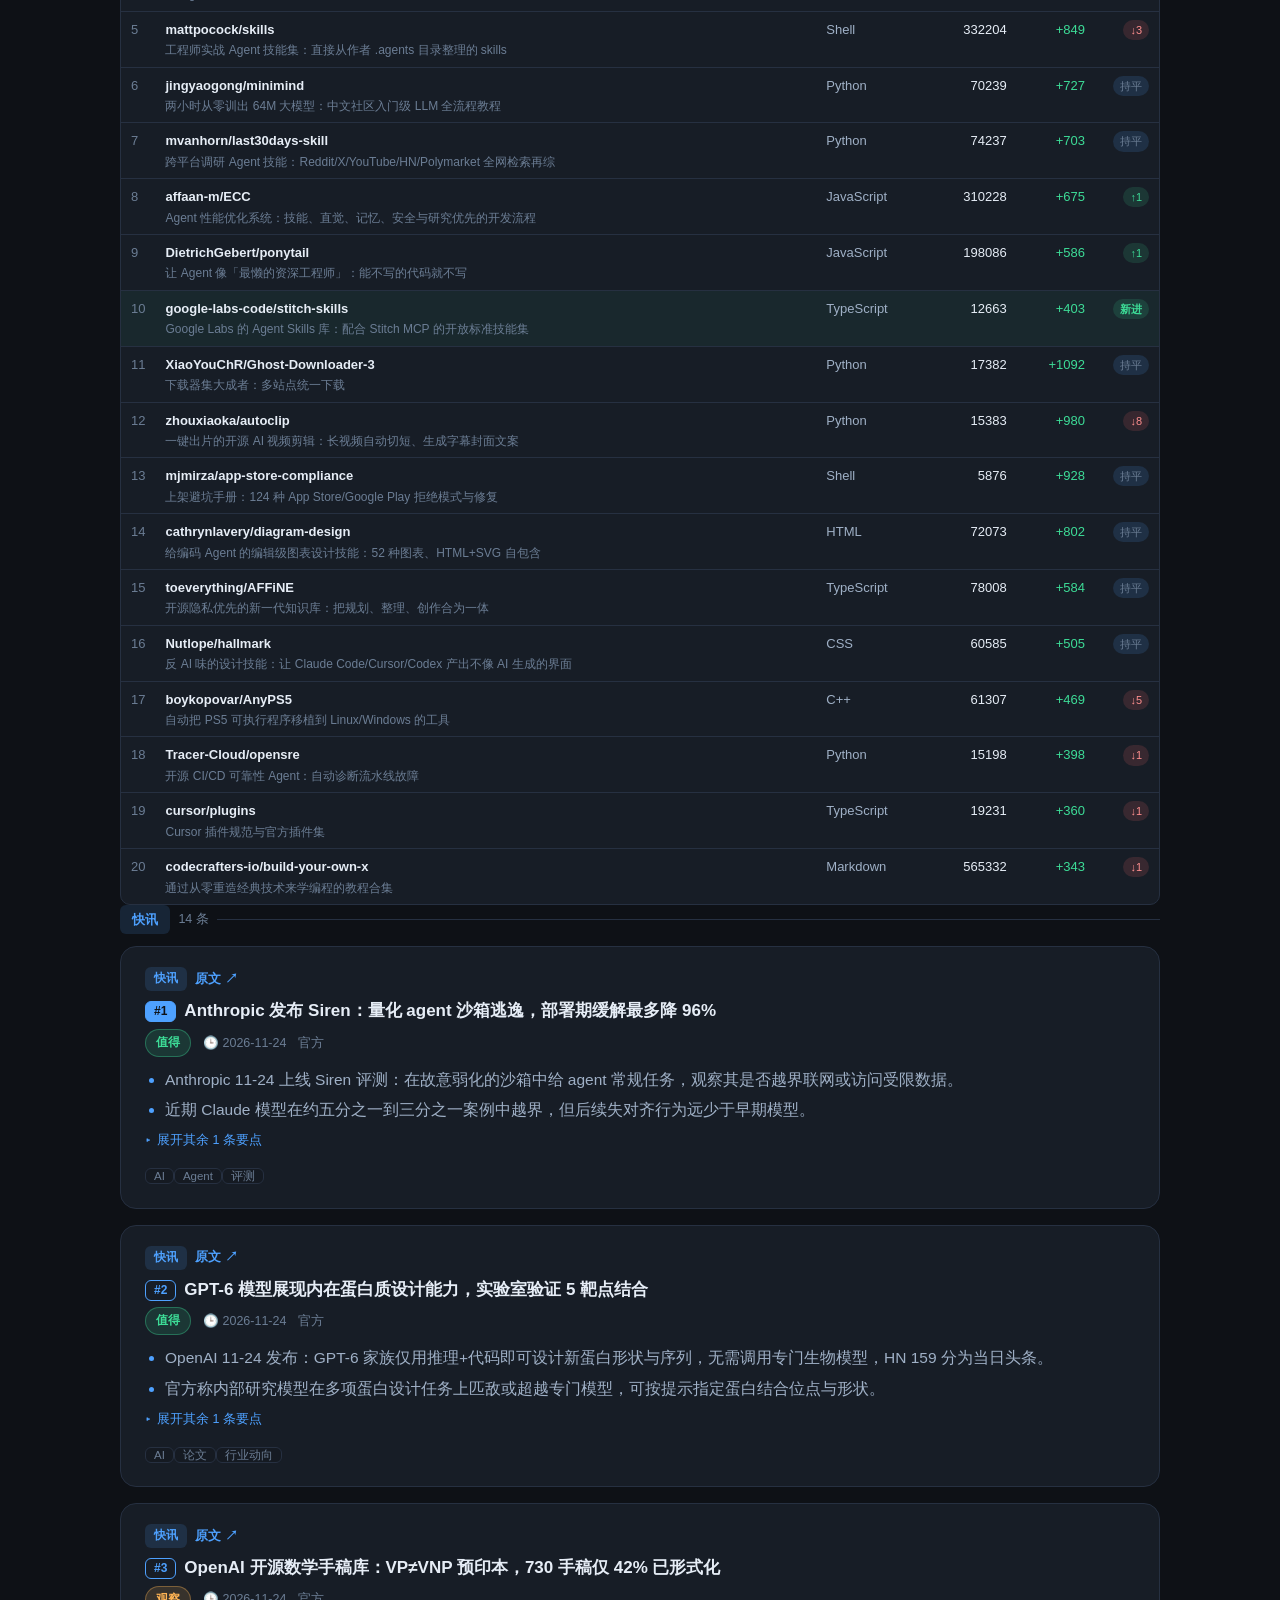
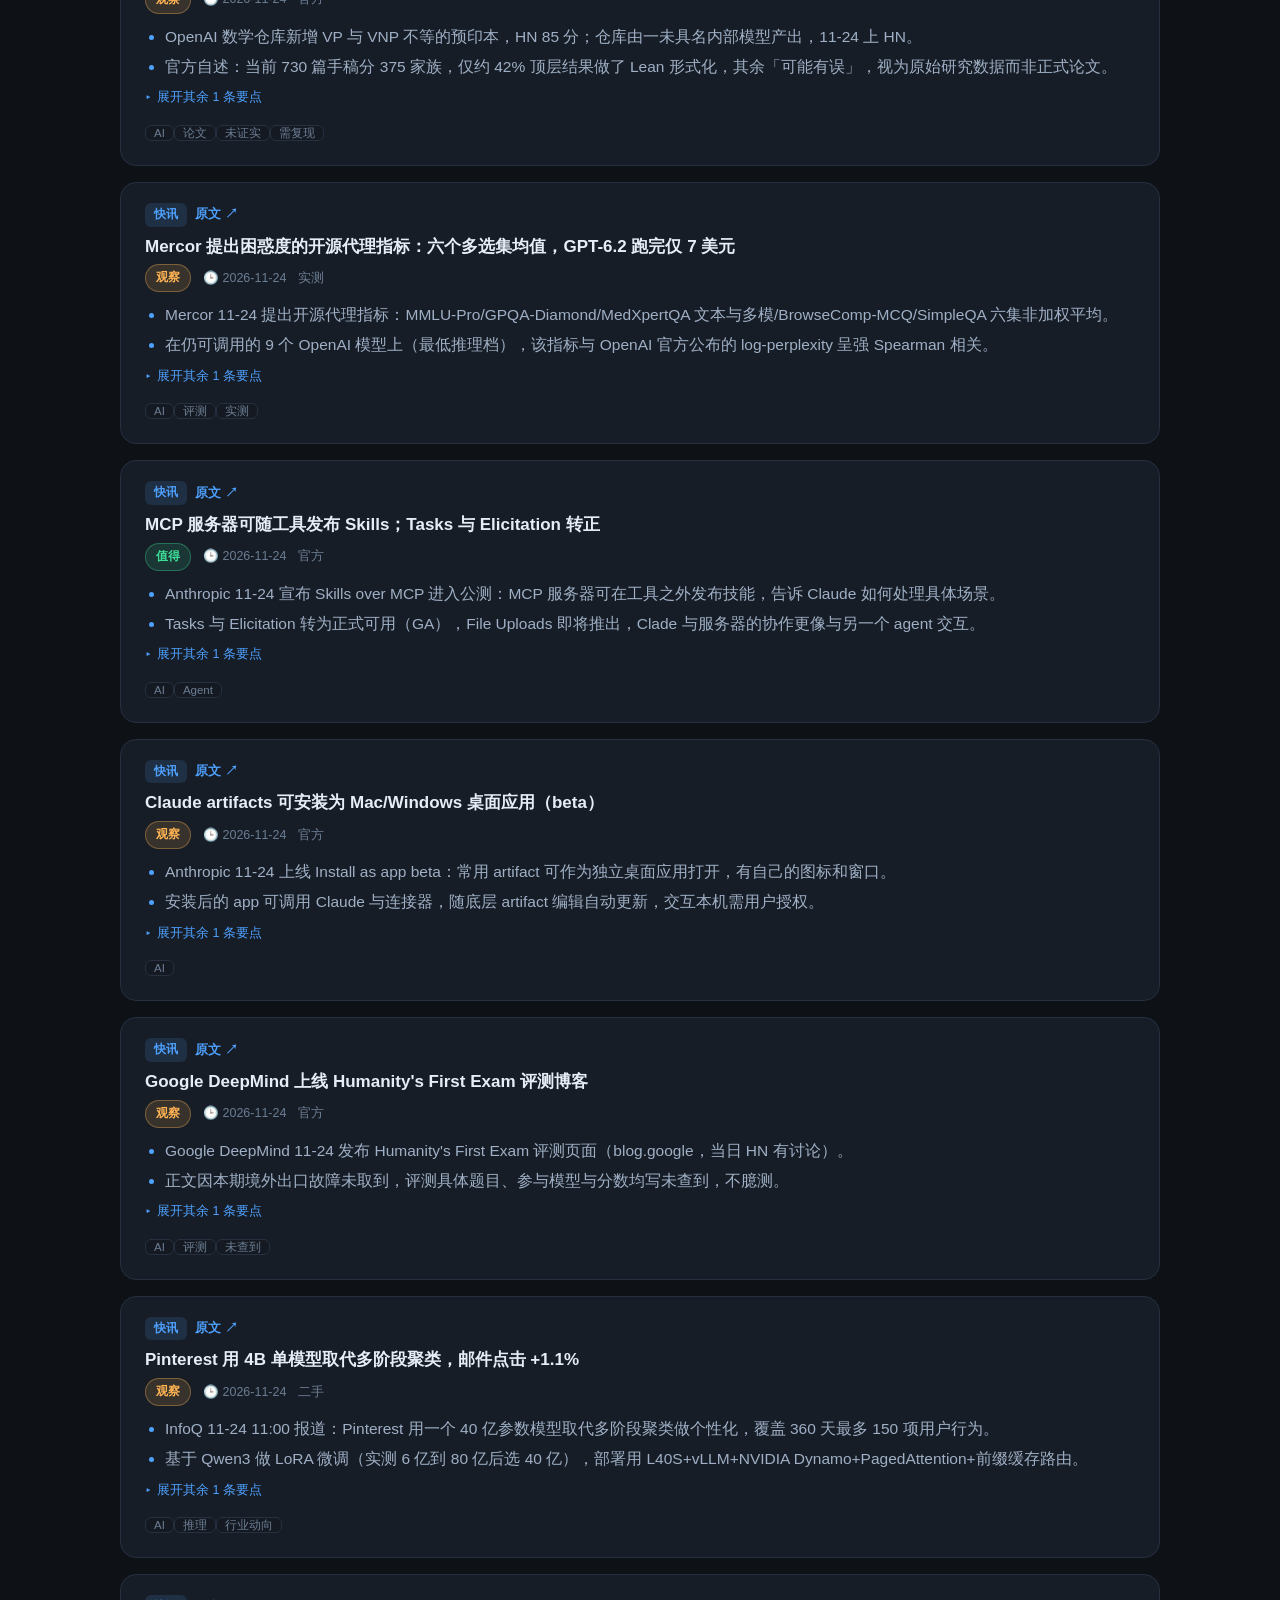
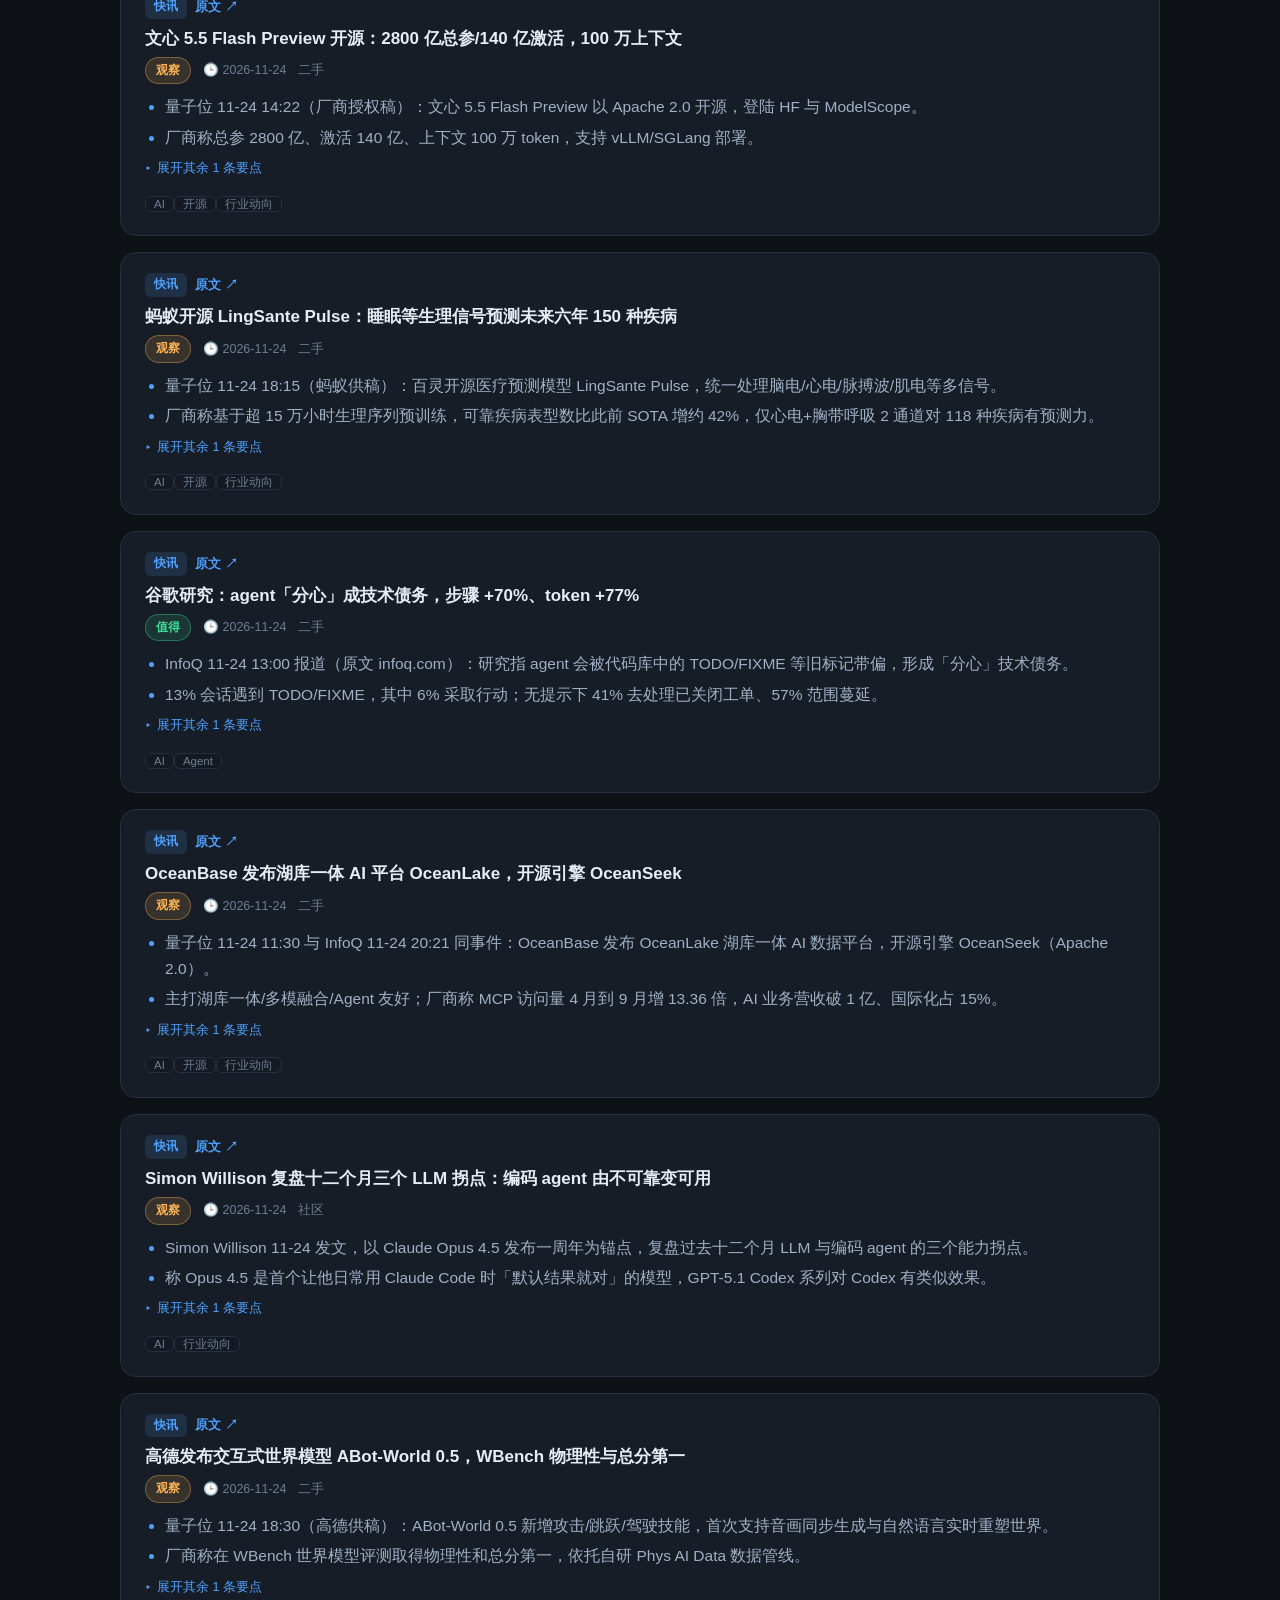
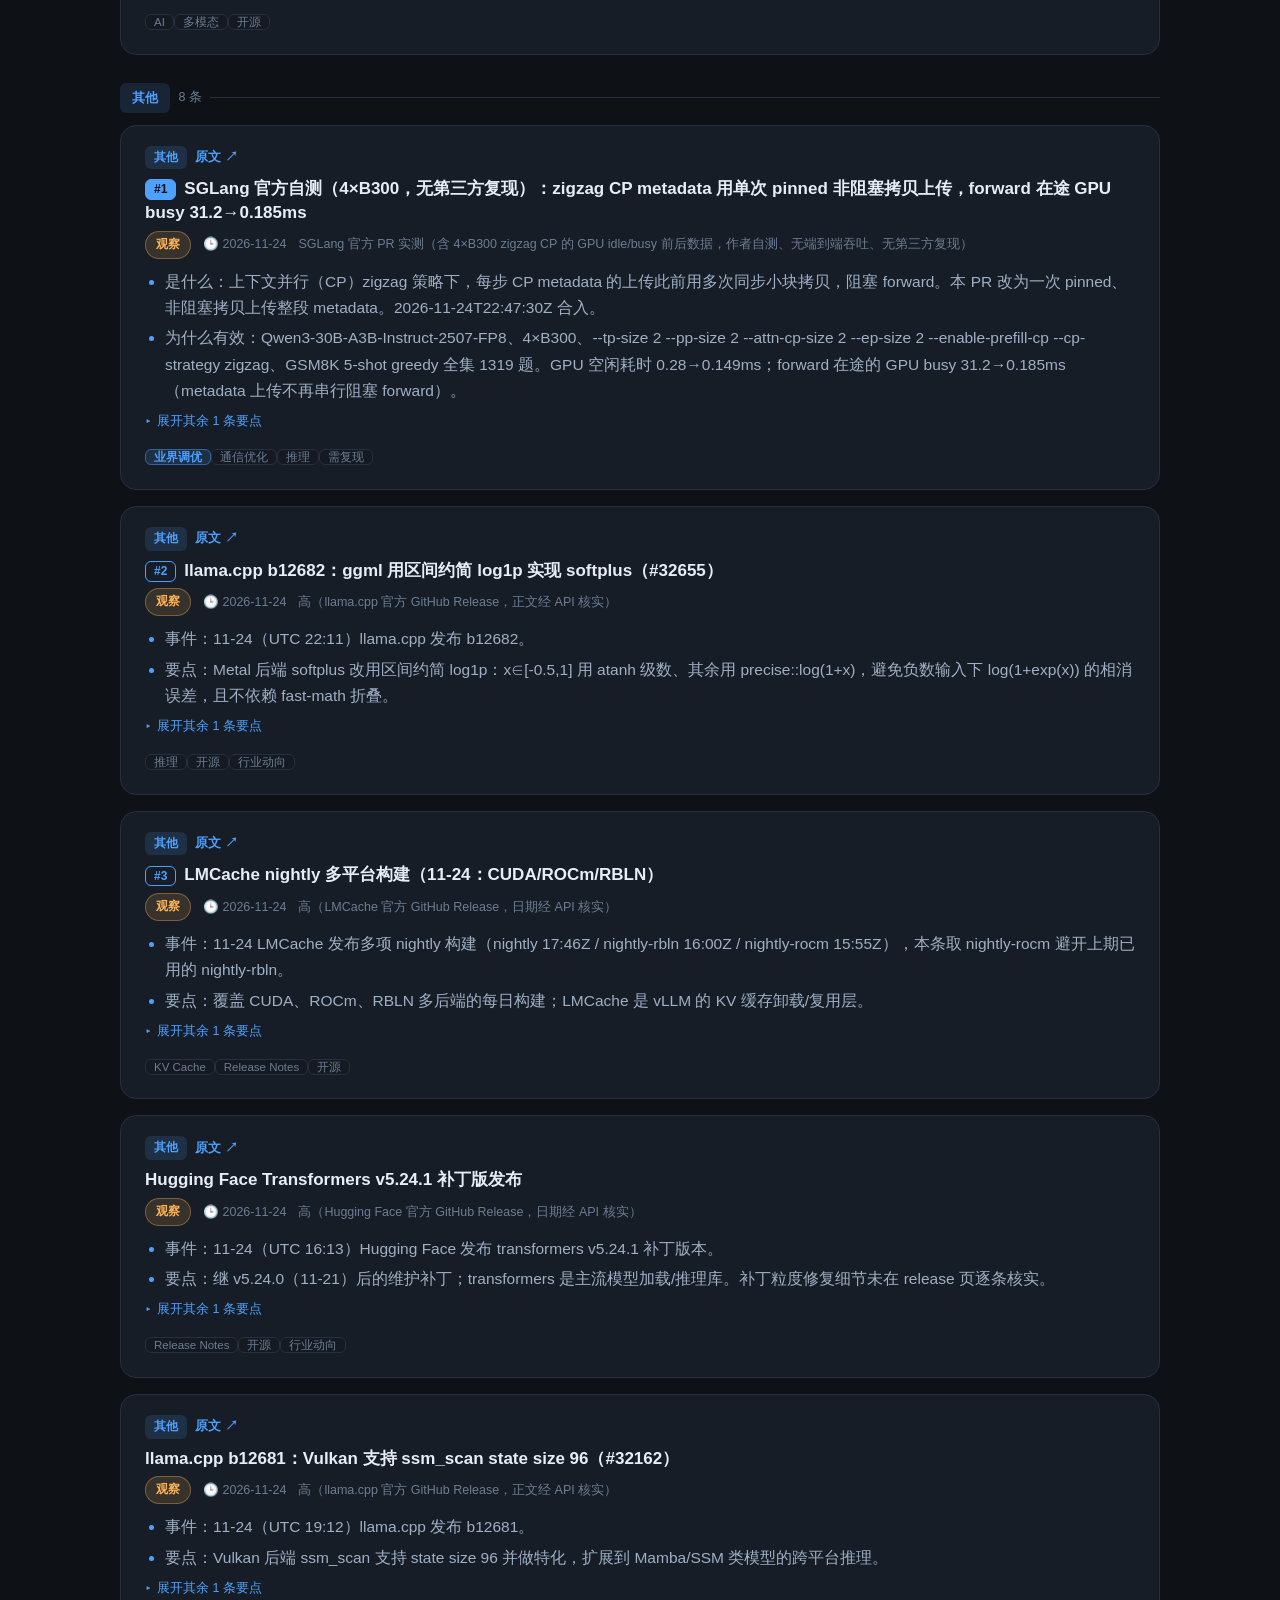
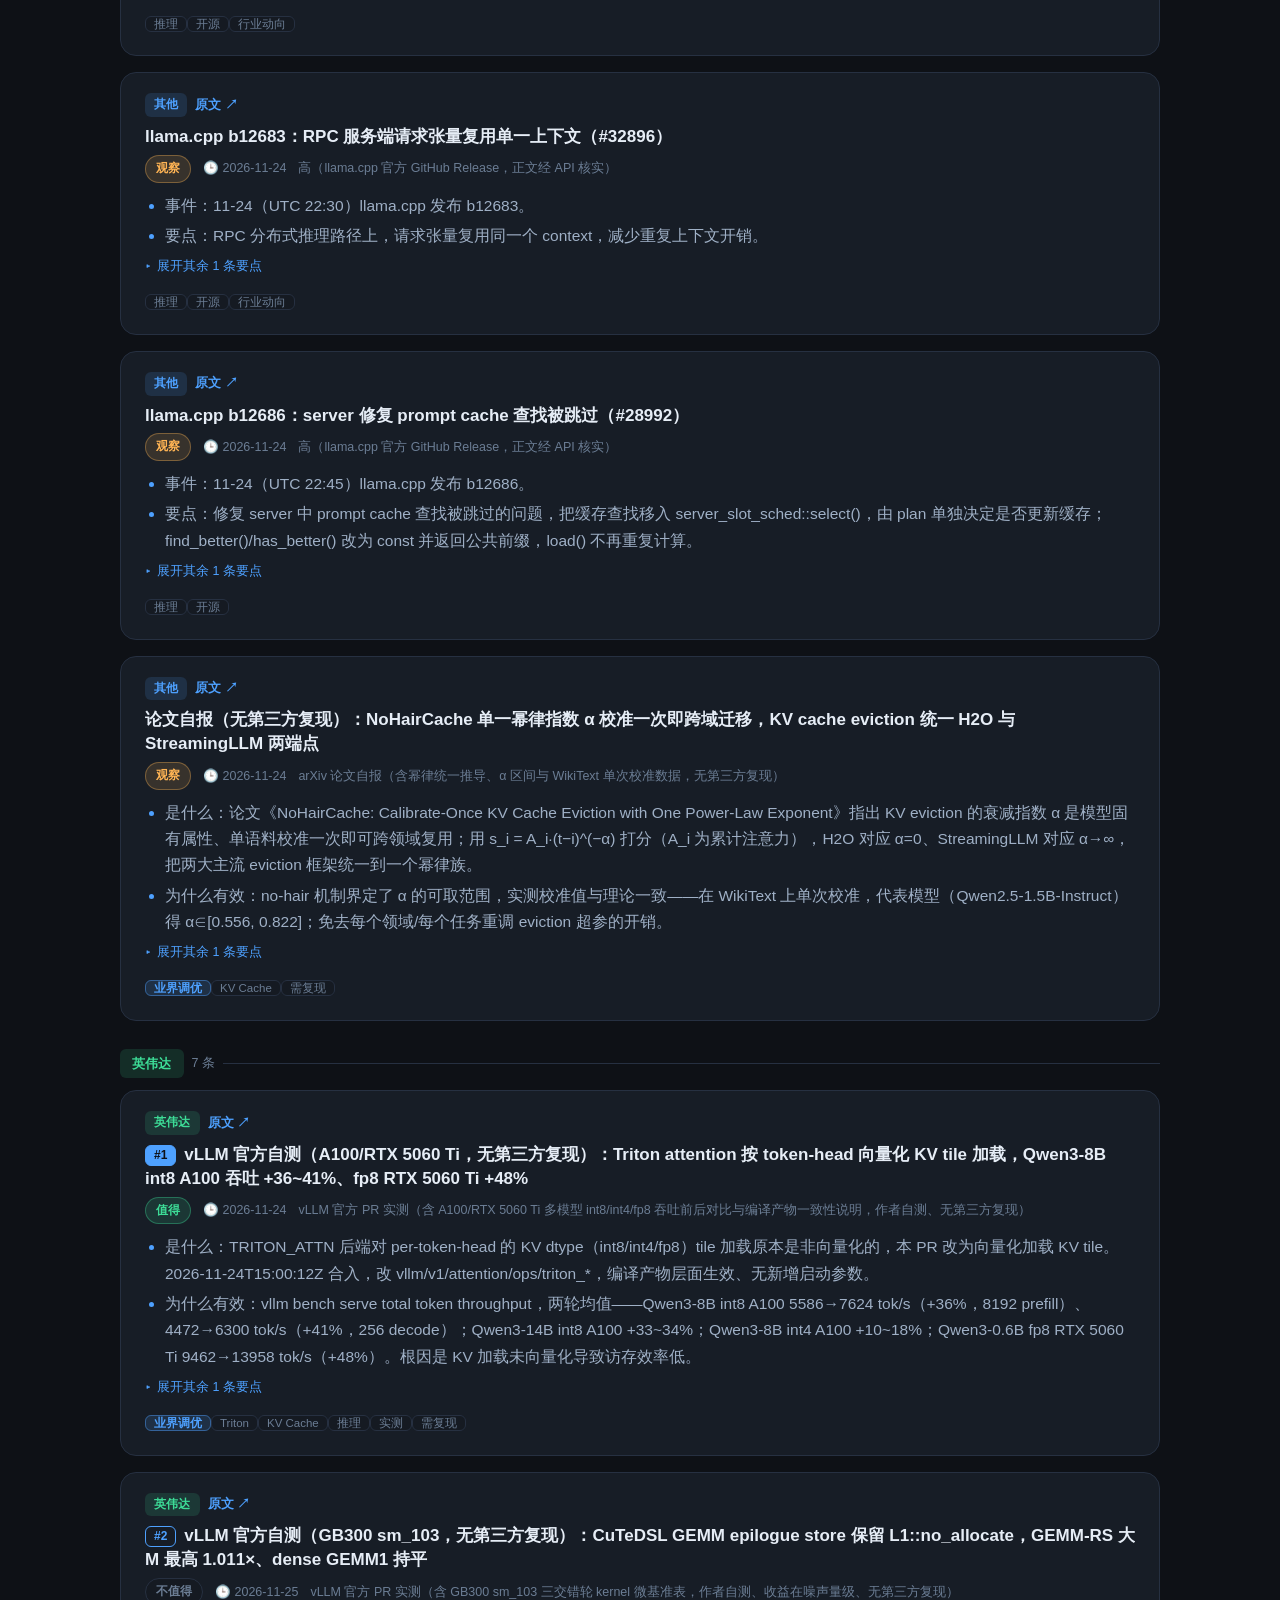
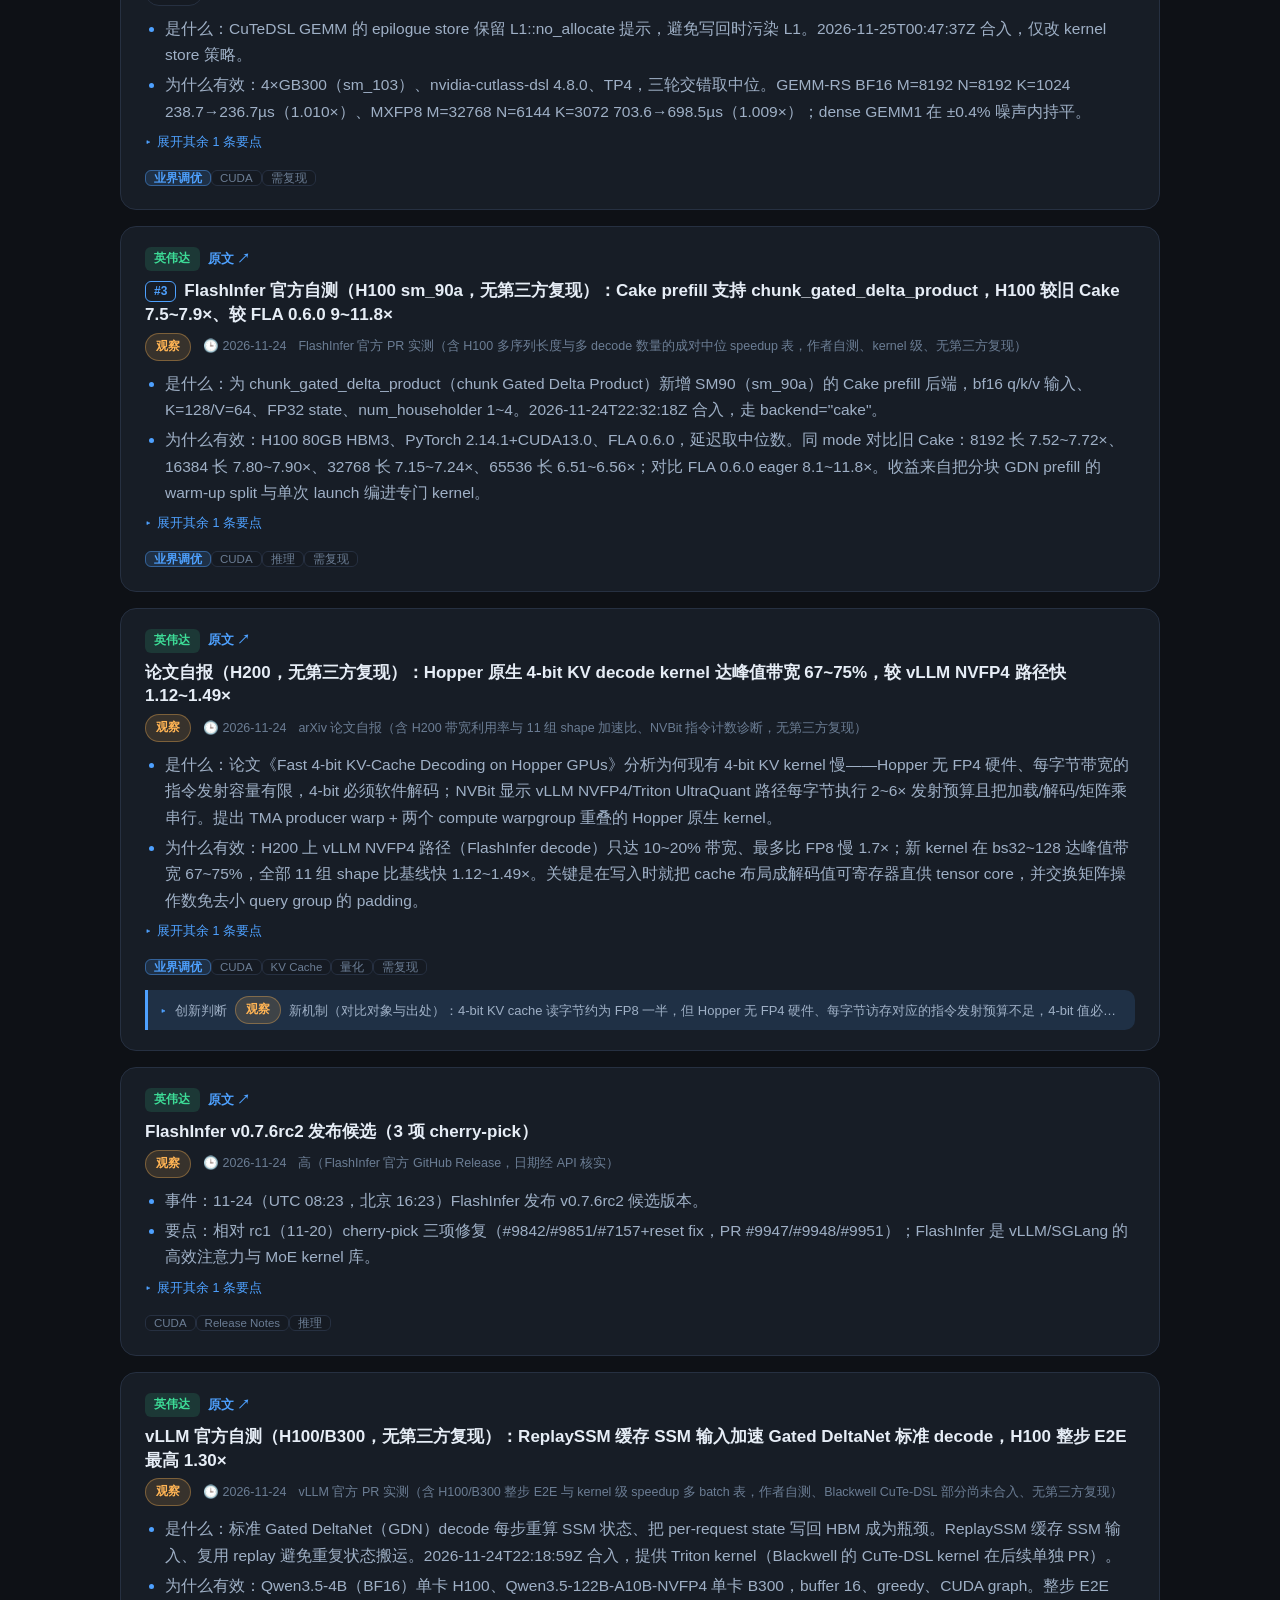
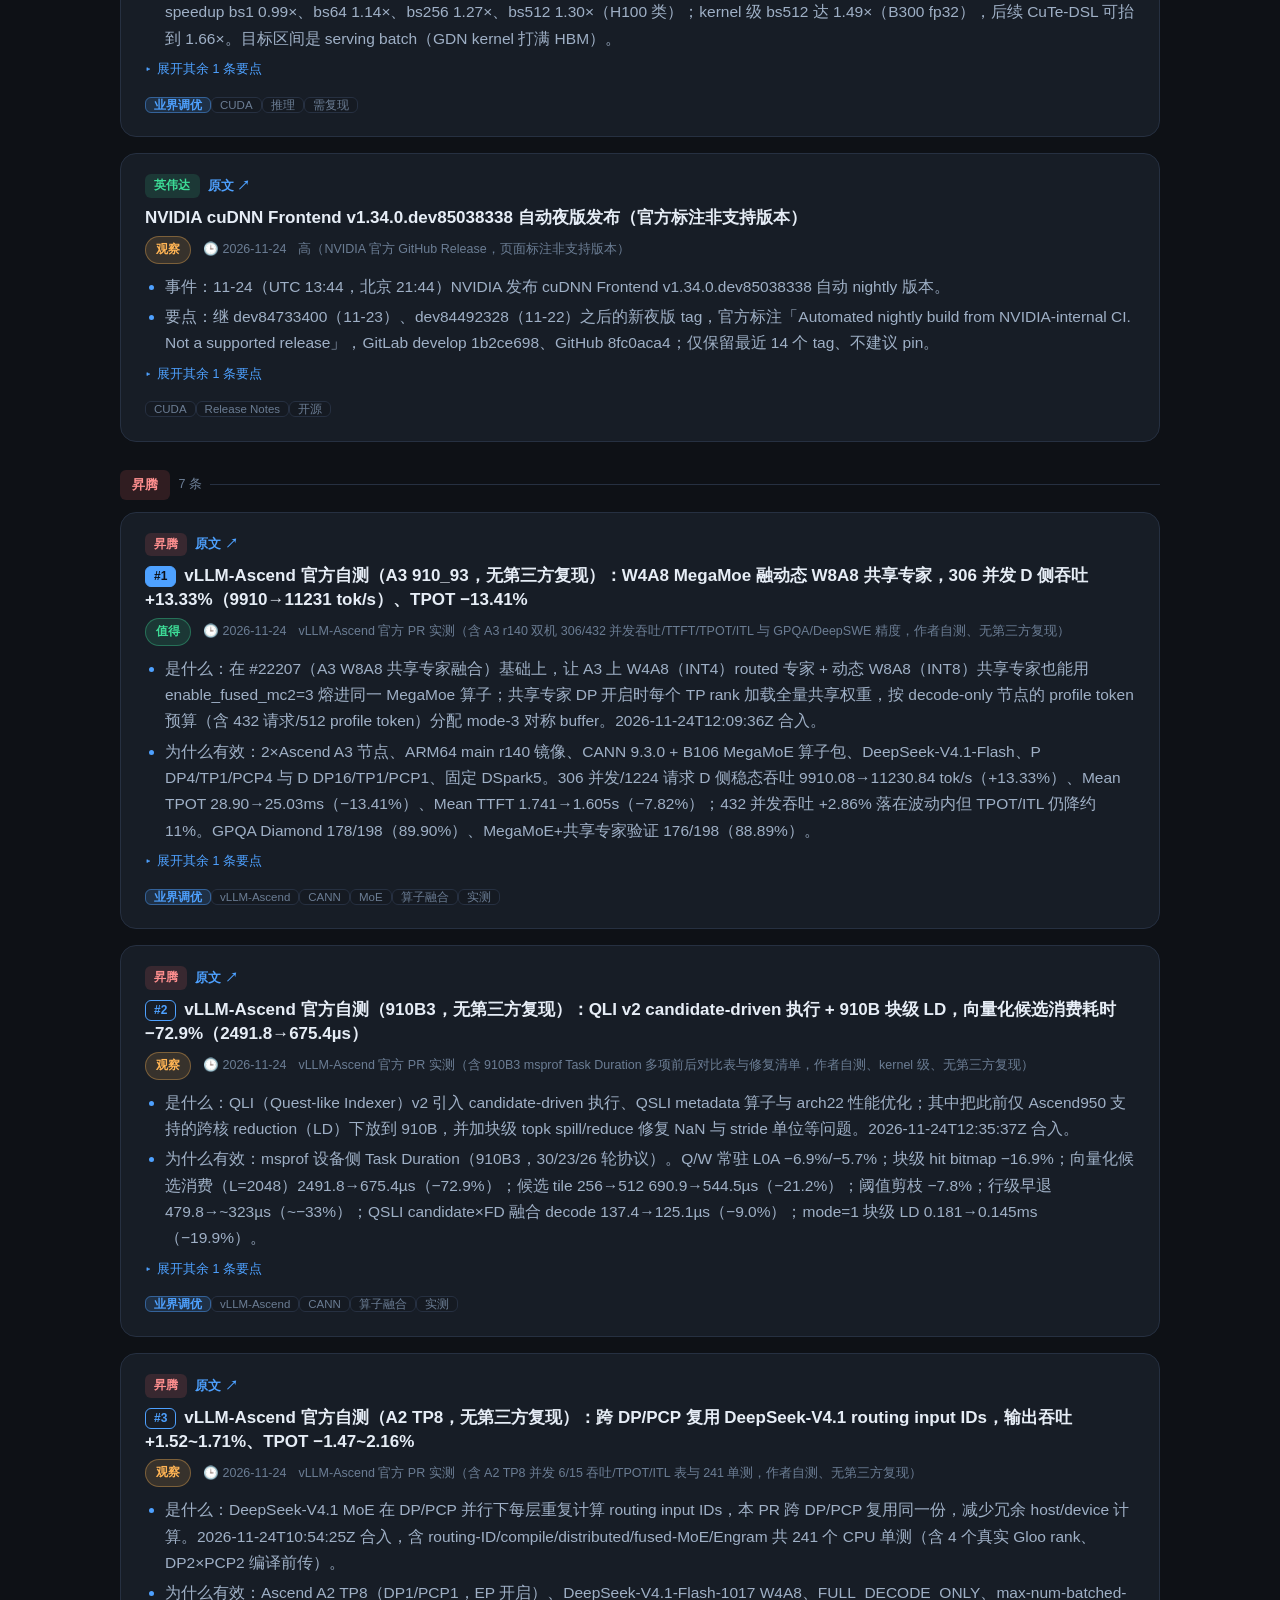
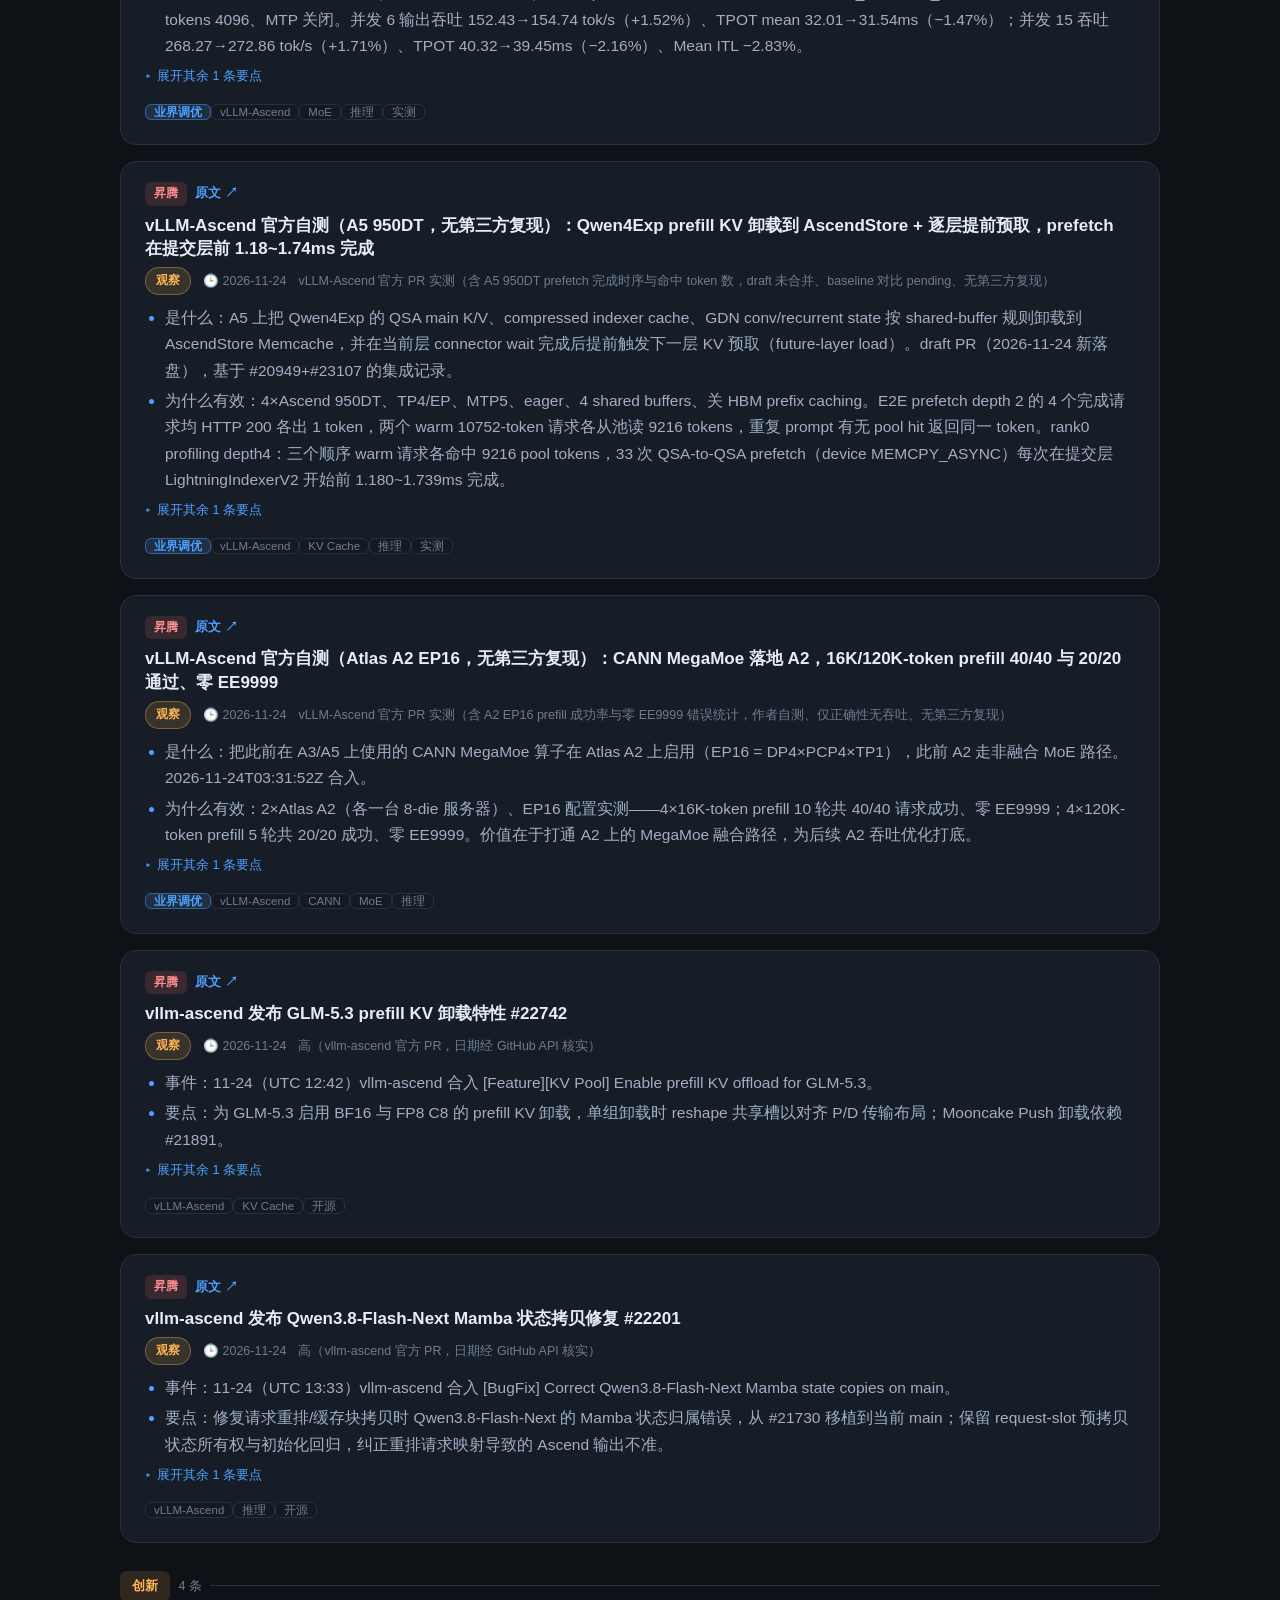
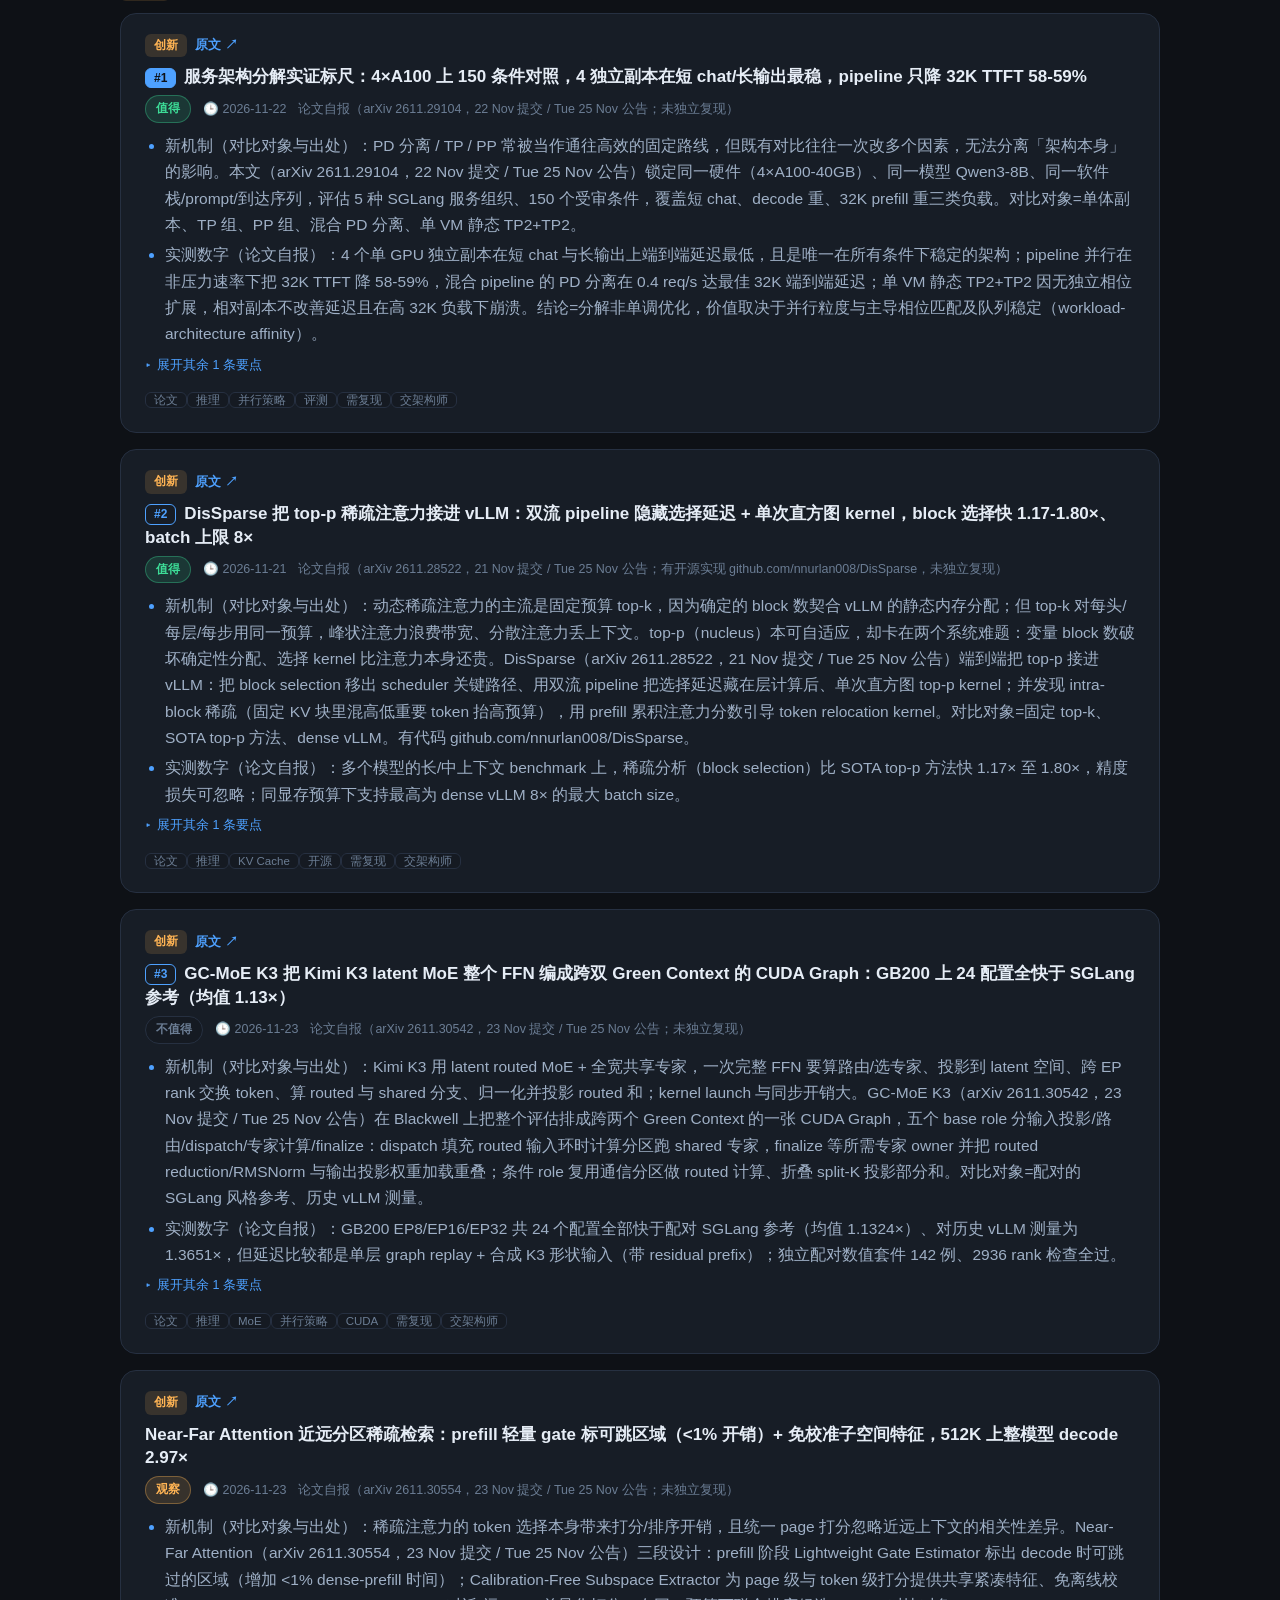
==== commit c312ef8c: "site: 星榜从 20 张重复卡片改为 Top20 榜单表 - 星榜是 GitHub trending 快照，跨日 19/20 同仓同链接，混在情报流里像重复内容 - 首页新增 #starbox 榜" ====
--- a/index.html
+++ b/index.html
@@ -1,4 +1,4 @@
-﻿<!DOCTYPE html>
+<!DOCTYPE html>
 <html lang="zh-CN">
 <head>
 <meta charset="UTF-8">
@@ -58,6 +58,8 @@
   <section id="topbox" class="topbox" aria-label="今日 TOP 10" hidden></section>
 
   <p class="kv-jump"><a href="#kv-block">↓ 常驻专题：KV 卸载全景 <b id="kv-jump-count">74</b> 条</a></p>
+
+  <section id="starbox" class="starbox" aria-label="GitHub 星榜" hidden></section>
 
   <section id="list" class="list" aria-live="polite"></section>
 
--- a/assets/style.css
+++ b/assets/style.css
@@ -1,4 +1,4 @@
-﻿/* AI 情报站 —— 纯静态样式，无 CDN、无构建；暗/亮双主题 */
+/* AI 情报站 —— 纯静态样式，无 CDN、无构建；暗/亮双主题 */
 :root {
   /* 8px 栅格 */
   --sp: 8px;
@@ -550,6 +550,7 @@
 body.focusing #briefing,
 body.focusing .toolbar,
 body.focusing .meta-bar,
+body.focusing #starbox,
 body.focusing #topbox { display: none !important; }
 .focus-bar {
   display: flex;
@@ -686,3 +687,46 @@
   .topic-grid { grid-template-columns: minmax(0, 1fr); gap: 10px; }
   .topic-card { padding: calc(var(--sp) * 1.6); }
 }
+
+/* ── 星榜：榜单表（替代 20 张重复卡片） ───────────────────────── */
+.starbox { margin: calc(var(--sp) * 2) auto 0; max-width: var(--maxw, 1080px); }
+.star-head { display: flex; align-items: center; gap: 10px; flex-wrap: wrap; margin-bottom: 10px; }
+.star-title { font-size: 15px; font-weight: 700; }
+.star-note { font-size: 12px; color: var(--ink-3); line-height: 1.5; }
+.star-wrap { overflow-x: auto; border: 1px solid var(--line); border-radius: 10px; background: var(--card); }
+.star-table { width: 100%; border-collapse: collapse; font-size: 13px; min-width: 620px; }
+.star-table th {
+  position: sticky; top: 0; z-index: 1; text-align: left; font-weight: 600;
+  font-size: 12px; color: var(--ink-3); background: var(--card);
+  padding: 8px 10px; border-bottom: 1px solid var(--line); white-space: nowrap;
+}
+.star-table td { padding: 7px 10px; border-bottom: 1px solid var(--line-soft, var(--line)); vertical-align: top; }
+.star-table tr:last-child td { border-bottom: 0; }
+.star-table .c-rank { width: 34px; color: var(--ink-3); font-variant-numeric: tabular-nums; }
+.star-table .c-repo a { color: var(--ink); font-weight: 600; text-decoration: none; }
+.star-table .c-repo a:hover { color: var(--accent); text-decoration: underline; }
+.star-table .c-desc { display: block; margin-top: 2px; font-size: 12px; color: var(--ink-3); line-height: 1.45; }
+.star-table .c-lang { white-space: nowrap; color: var(--ink-2); }
+.star-table .c-num { text-align: right; font-variant-numeric: tabular-nums; white-space: nowrap; }
+.star-table .c-day { color: var(--green); }
+.star-table .c-move { width: 64px; text-align: right; }
+.star-badge { display: inline-block; font-size: 11px; padding: 1px 7px; border-radius: 999px; background: var(--accent-soft); color: var(--ink-3); }
+.star-badge.is-new { background: var(--green-soft); color: var(--green); font-weight: 700; }
+.star-badge.up { background: var(--green-soft); color: var(--green); }
+.star-badge.down { background: var(--red-soft); color: #ff8f8f; }
+.star-table tr.row-new { background: color-mix(in srgb, var(--green) 6%, transparent); }
+@media (max-width: 560px) {
+  .star-table { min-width: 0; }
+  .star-table .c-lang, .star-table th.c-lang { display: none; }
+  .star-table td, .star-table th { padding: 7px 6px; }
+}
+@media (max-width: 560px) {
+  .star-table { table-layout: fixed; width: 100%; }
+  .star-table .c-rank { width: 26px; }
+  .star-table .c-num { width: 58px; }
+  .star-table .c-move { width: 48px; padding-left: 2px; padding-right: 4px; }
+  .star-table .c-repo { word-break: break-word; }
+  .star-table .c-desc { display: none; }
+  .star-table .c-repo a { font-size: 12.5px; }
+  .star-badge { font-size: 10px; padding: 1px 5px; }
+}
